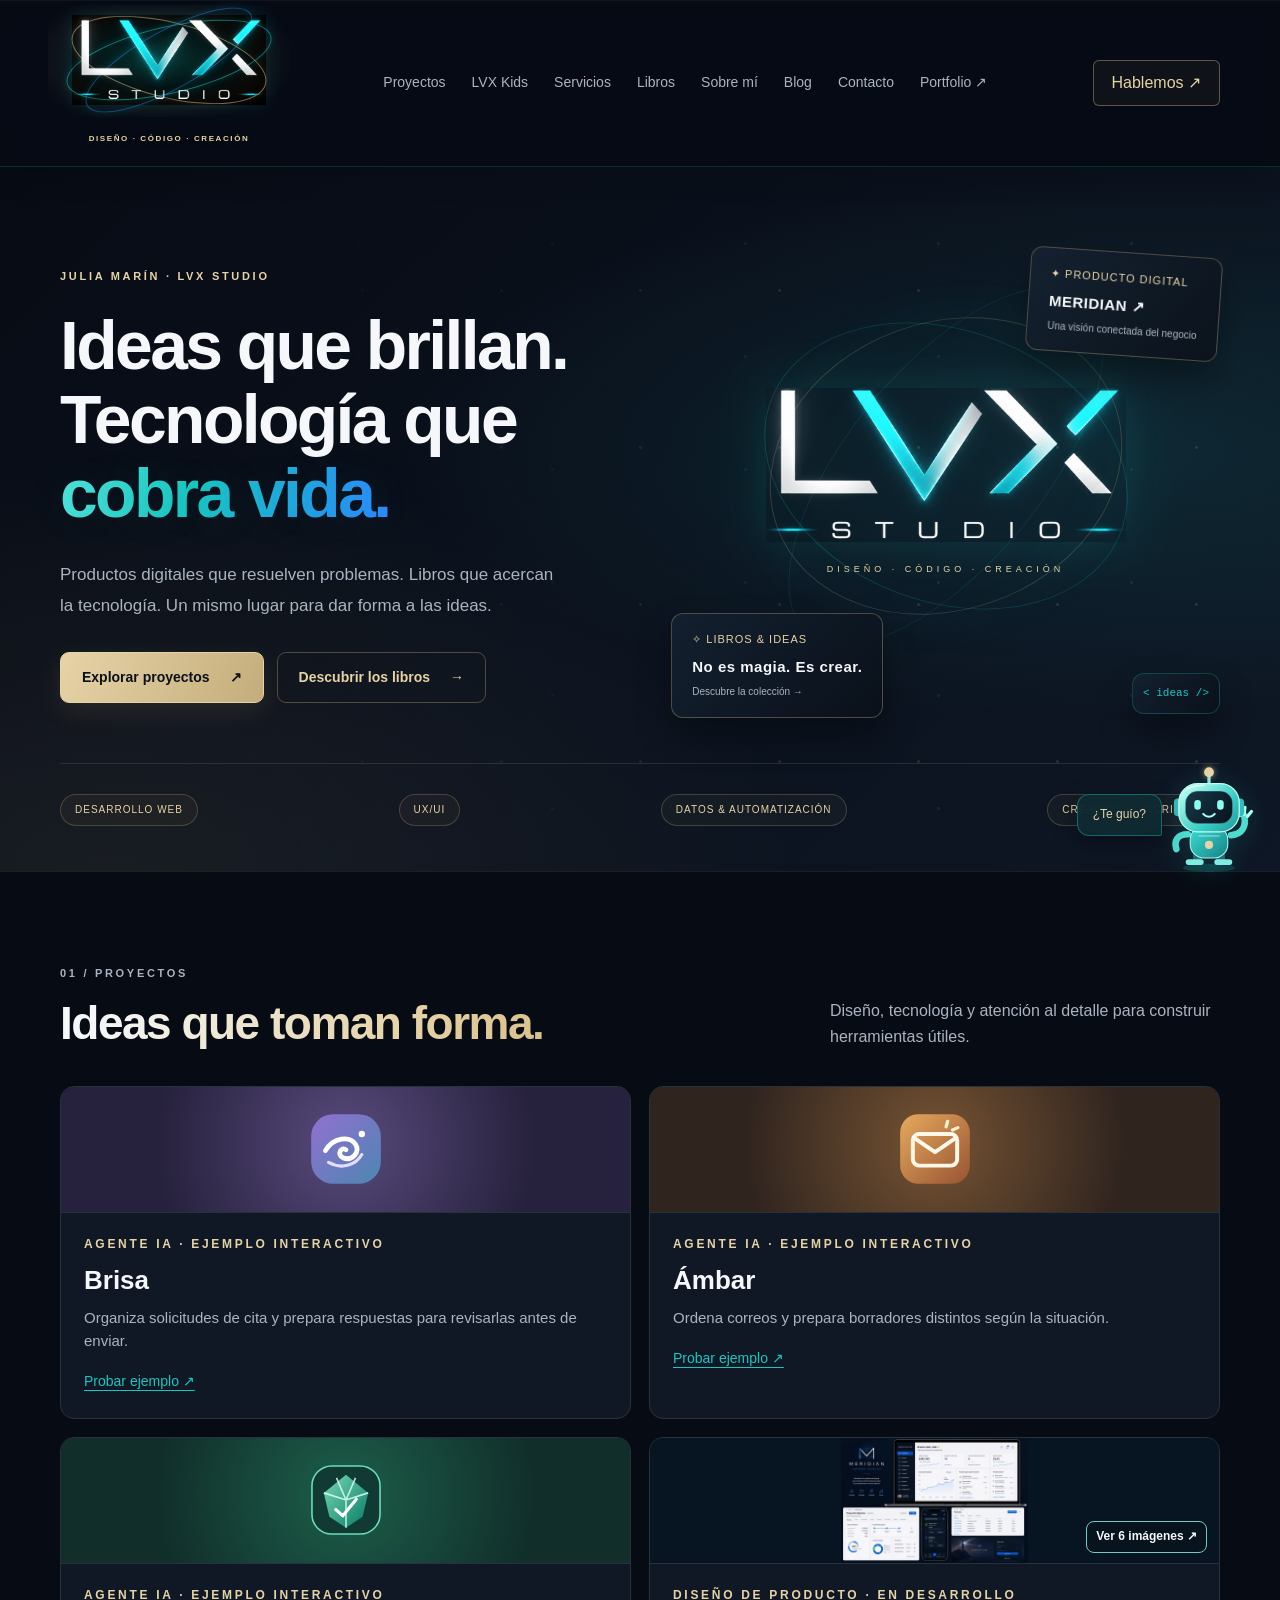
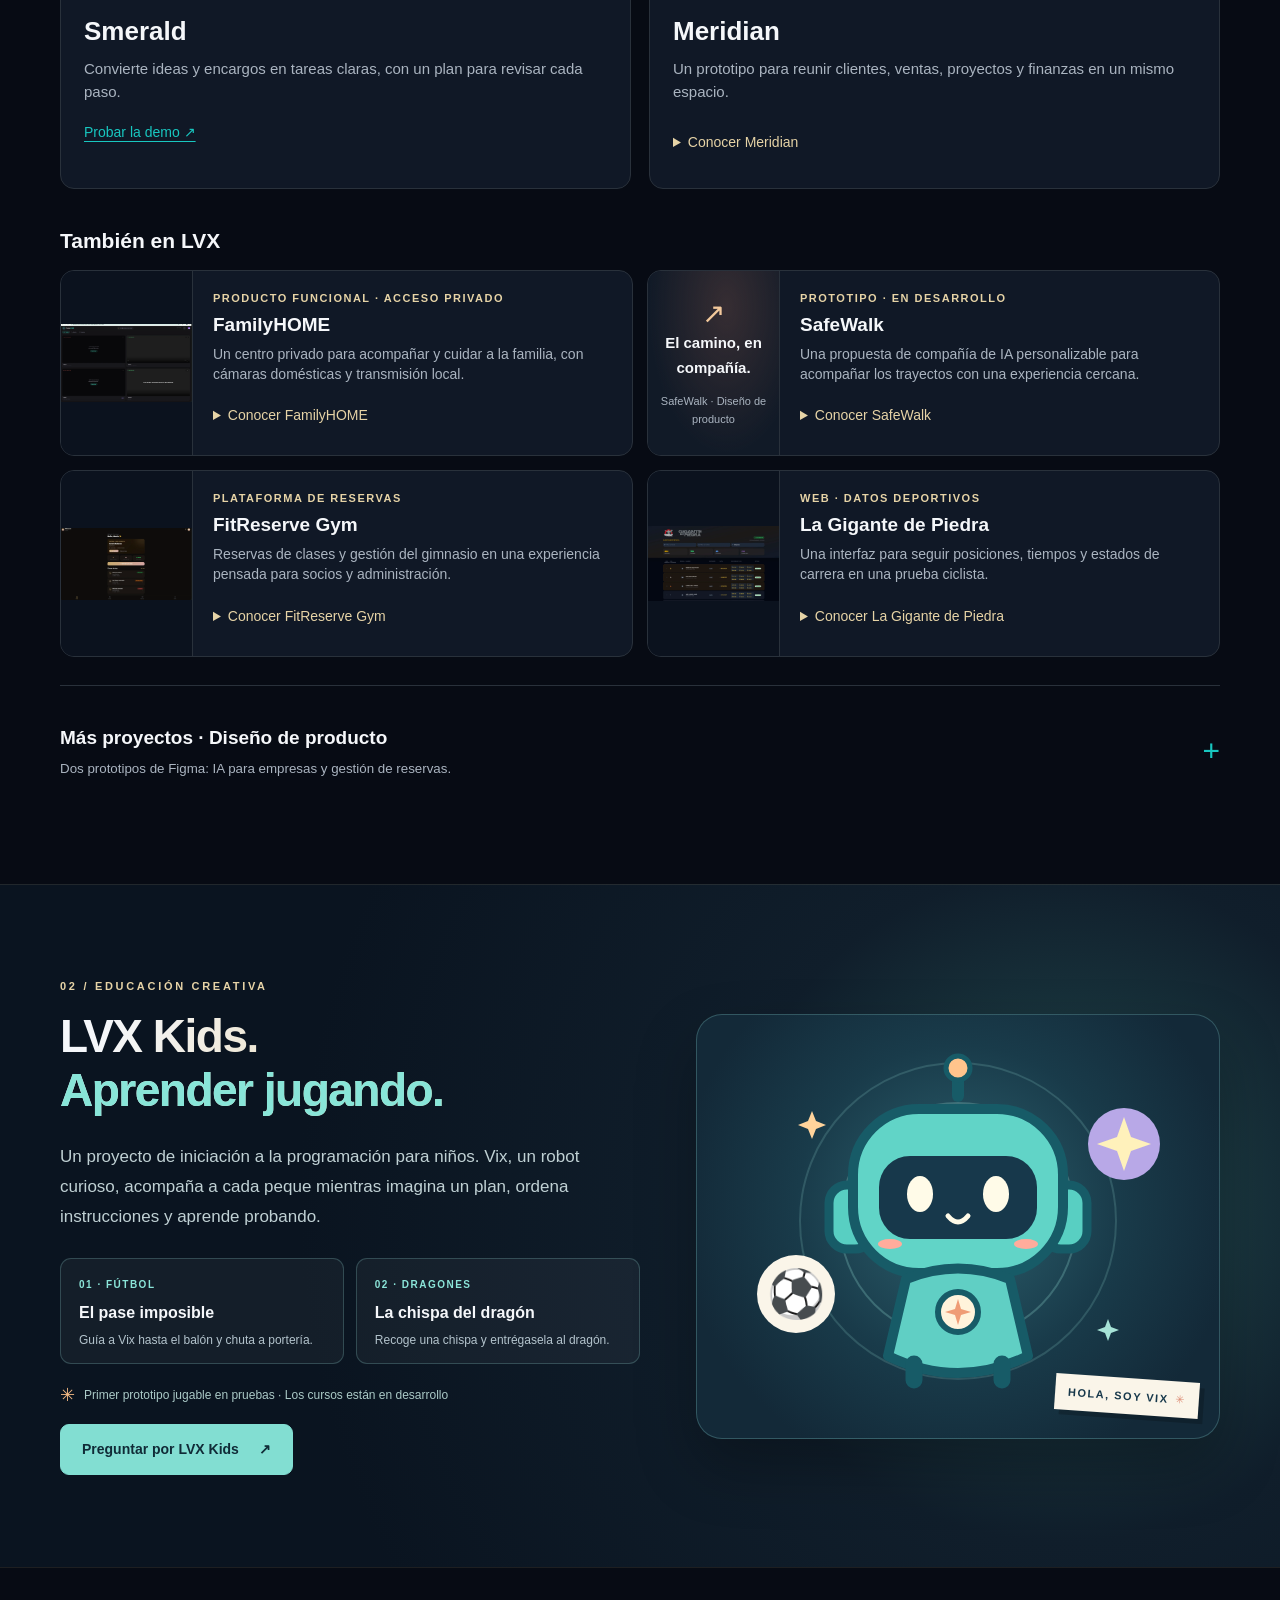
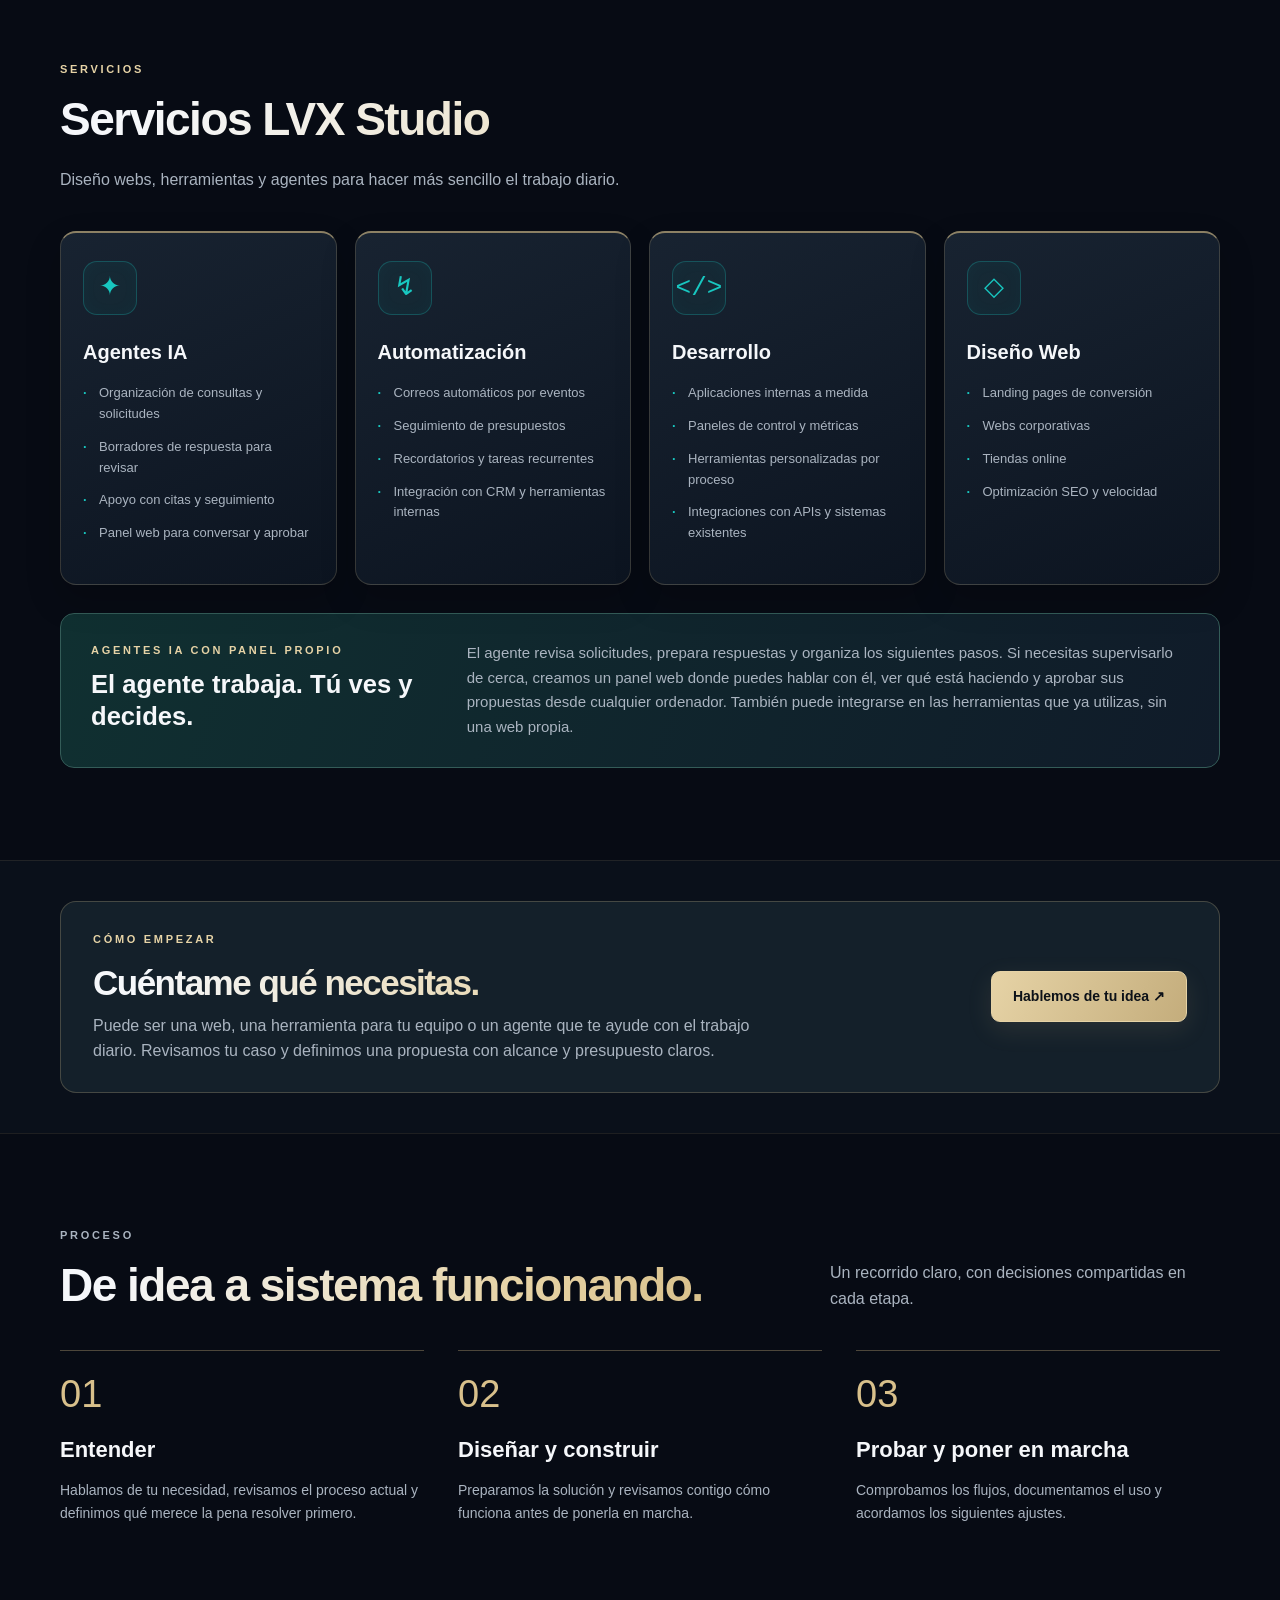
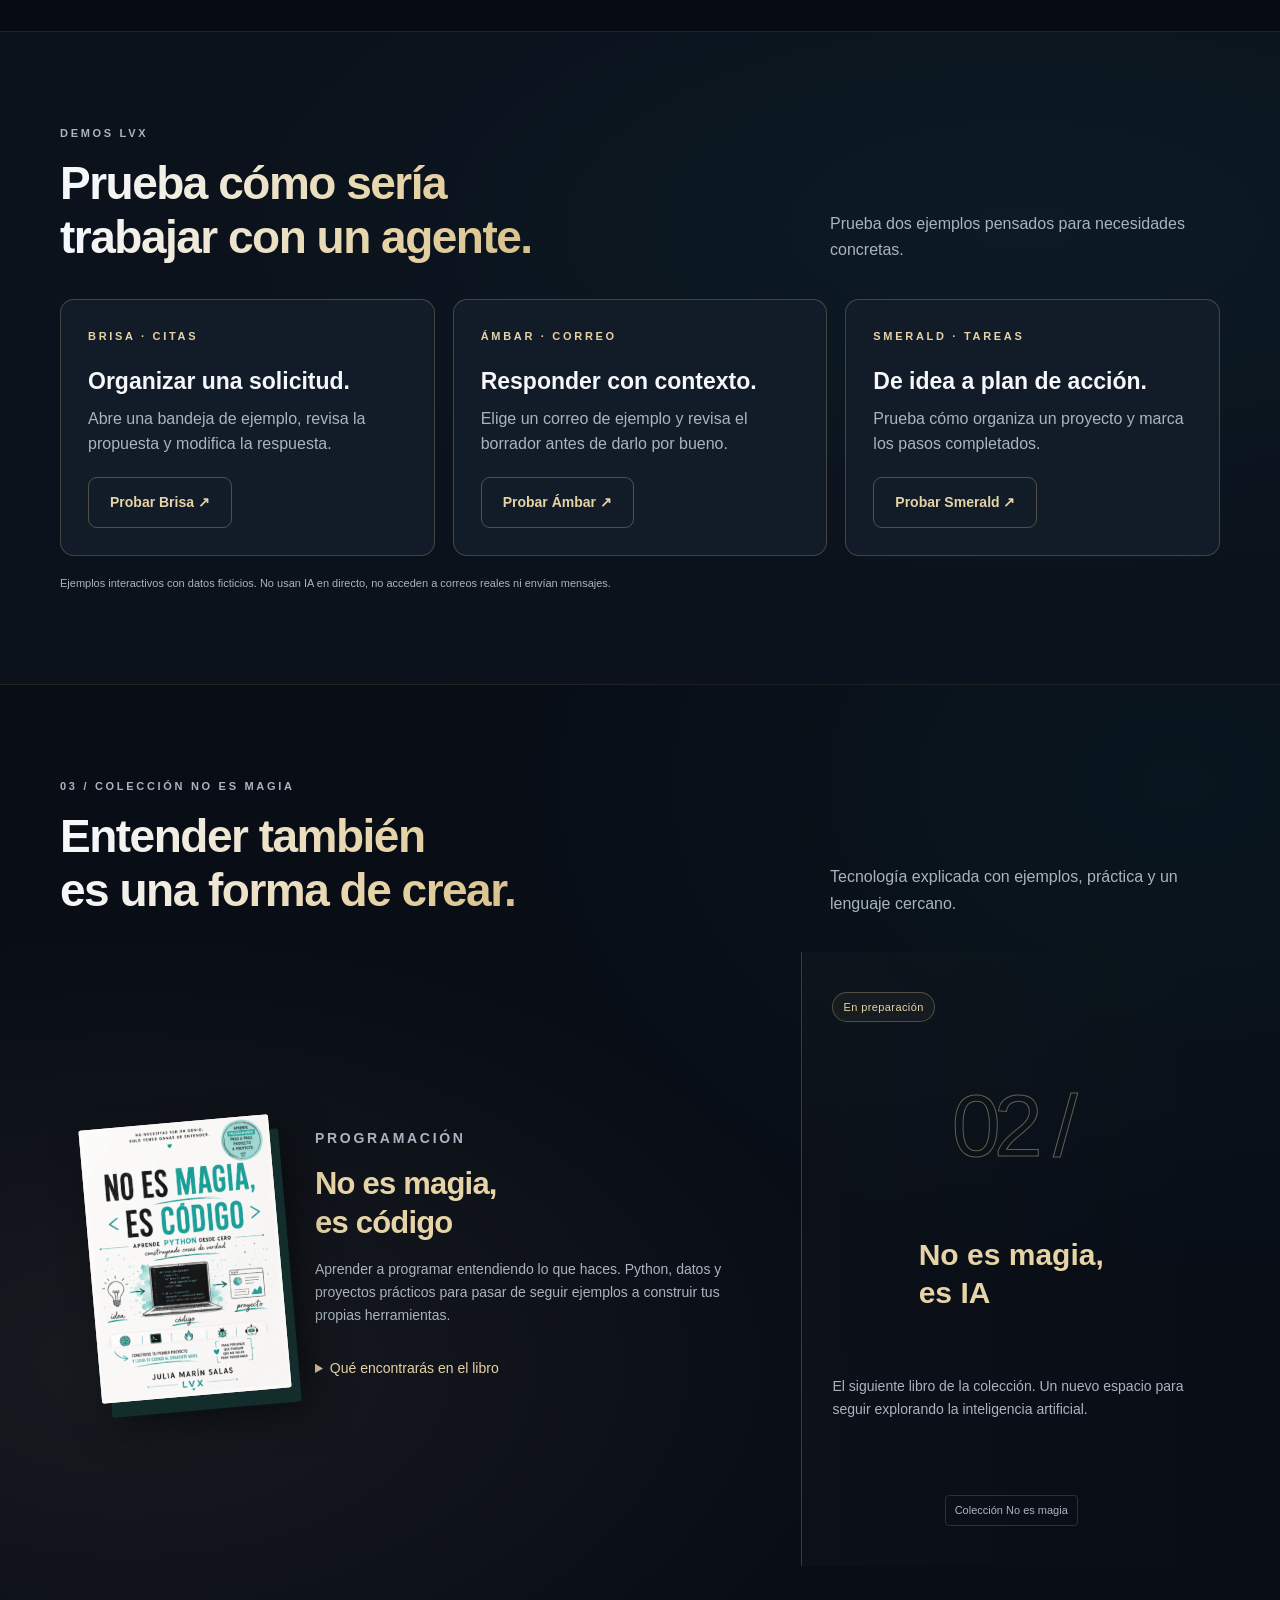
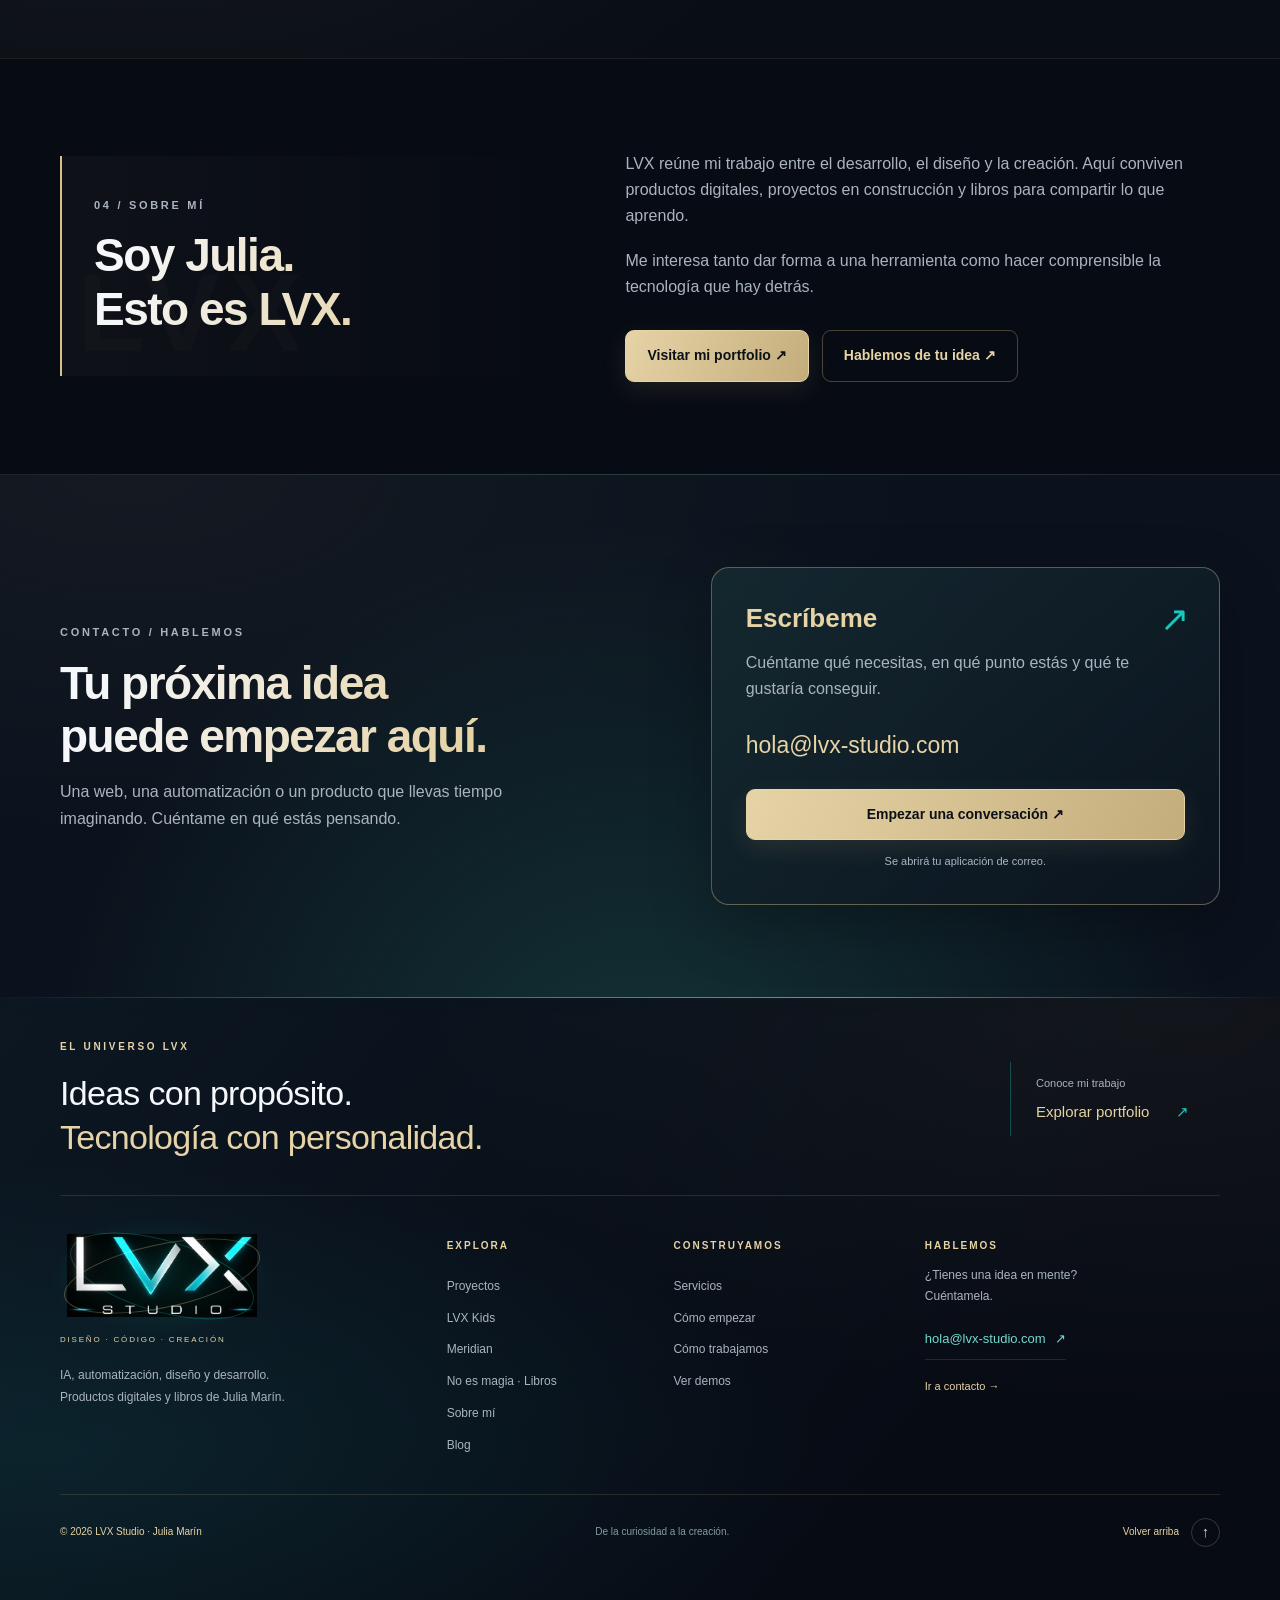
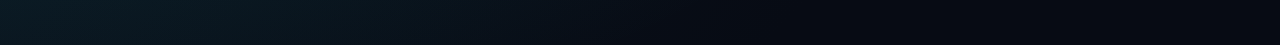
==== index.html @ 958161fe "Show Meridian gallery one image at a time with arrows and swipe" ====
<!doctype html>
<html lang="es"><head><meta charset="utf-8"><meta name="viewport" content="width=device-width,initial-scale=1"><title>LVX — Julia Marín · Tecnología y creación</title>
<meta name="description" content="LVX Studio, de Julia Marín: desarrollo web, diseño UX/UI y automatización para convertir tus ideas en soluciones digitales.">
<meta name="theme-color" content="#070b14">
<link rel="icon" href="/logo.png" type="image/png">
<link rel="stylesheet" href="/styles.css"></head><body>
<header><div class="wrap navrow"><a class="header-brand" href="#inicio" aria-label="LVX — Inicio"><span class="header-waves" aria-hidden="true"><i></i><i></i><i></i></span><span class="brand-link"><img class="logo" src="/logo.png" alt="LVX Studio"></span><span class="header-tagline">DISEÑO · CÓDIGO · CREACIÓN</span></a><button type="button" class="mobile-menu-toggle" aria-controls="main-navigation" aria-expanded="false">Menú <span aria-hidden="true">☰</span></button><nav id="main-navigation" aria-label="Navegación principal"><a href="#proyectos">Proyectos</a><a href="#lvx-kids">LVX Kids</a><a href="#servicios">Servicios</a><a href="#libros">Libros</a><a href="#sobre-mi">Sobre mí</a><a href="/blog">Blog</a><a href="#contacto">Contacto</a><a href="https://jm-tech.es/" target="_blank" rel="noopener noreferrer">Portfolio ↗</a></nav><a class="contact-nav" href="#contacto">Hablemos ↗</a></div></header>
<main><section id="inicio" class="hero"><div class="wrap"><div class="hero-grid"><div><p class="eyebrow">Julia Marín · LVX Studio</p><h1>Ideas que brillan.<br>Tecnología que<br><span>cobra vida.</span></h1><p class="intro">Productos digitales que resuelven problemas. Libros que acercan la tecnología. Un mismo lugar para dar forma a las ideas.</p><div class="actions"><a class="button primary" href="#proyectos">Explorar proyectos <span>↗</span></a><a class="button" href="#libros">Descubrir los libros <span>→</span></a></div></div><div class="hero-stage" aria-label="Universo creativo de LVX"><div class="orbit" aria-hidden="true"></div><div class="stage-logo"><img src="/logo.png" alt="LVX Studio"></div><span class="stage-label">DISEÑO · CÓDIGO · CREACIÓN</span><a class="floating-link float-meridian" href="#meridian"><span class="spark">✦ PRODUCTO DIGITAL</span><strong>MERIDIAN ↗</strong><small>Una visión conectada del negocio</small></a><a class="floating-link float-books" href="#libros"><span class="spark">✧ LIBROS & IDEAS</span><strong>No es magia. Es crear.</strong><small>Descubre la colección →</small></a><span class="floating-link float-code" aria-hidden="true">&lt; ideas /&gt;</span></div></div><div class="skills"><span>DESARROLLO WEB</span><span>UX/UI</span><span>DATOS & AUTOMATIZACIÓN</span><span>CREACIÓN & ESCRITURA</span></div></div></section>
<section id="proyectos" class="section"><div class="wrap"><div class="section-head"><div><p class="eyebrow">01 / Proyectos</p><h2>Ideas que toman forma.</h2></div><p>Diseño, tecnología y atención al detalle para construir herramientas útiles.</p></div><div class="project-featured" aria-label="Proyectos destacados">
  <article id="asistente-citas" class="project-spotlight"><div class="project-spotlight-visual brisa-spotlight" aria-hidden="true"><img src="/demos/brisa-logo.svg" alt="" width="76" height="76" loading="lazy"></div><div class="project-spotlight-copy"><p class="eyebrow">Agente IA · Ejemplo interactivo</p><h3>Brisa</h3><p>Organiza solicitudes de cita y prepara respuestas para revisarlas antes de enviar.</p><div class="project-spotlight-links"><a href="/demos/citas/">Probar ejemplo ↗</a></div></div></article>
  <article id="asistente-correo" class="project-spotlight"><div class="project-spotlight-visual ambar-spotlight" aria-hidden="true"><img src="/demos/ambar-logo.svg" alt="" width="76" height="76" loading="lazy"></div><div class="project-spotlight-copy"><p class="eyebrow">Agente IA · Ejemplo interactivo</p><h3>Ámbar</h3><p>Ordena correos y prepara borradores distintos según la situación.</p><div class="project-spotlight-links"><a href="/demos/correo/">Probar ejemplo ↗</a></div></div></article>
  <article id="smerald" class="project-spotlight"><div class="project-spotlight-visual smerald-spotlight"><img src="/demos/smerald/logo.svg" alt="" width="76" height="76" loading="lazy"></div><div class="project-spotlight-copy"><p class="eyebrow">Agente IA · Ejemplo interactivo</p><h3>Smerald</h3><p>Convierte ideas y encargos en tareas claras, con un plan para revisar cada paso.</p><div class="project-spotlight-links"><a href="/demos/smerald/">Probar la demo ↗</a></div></div></article>
  <article id="meridian" class="project-spotlight"><button class="meridian-preview" id="meridian-open" type="button" aria-haspopup="dialog" aria-controls="meridian-dialog" aria-label="Abrir galería de Meridian: 6 imágenes"><img src="/projects/meridian/04.webp" alt="Mockup integral de software Meridian" width="1536" height="1024" loading="lazy"><span class="meridian-preview-label">Ver 6 imágenes ↗</span></button><div class="project-spotlight-copy"><p class="eyebrow">Diseño de producto · En desarrollo</p><h3>Meridian</h3><p>Un prototipo para reunir clientes, ventas, proyectos y finanzas en un mismo espacio.</p><details class="details"><summary>Conocer Meridian</summary><p>El prototipo explora CRM, presupuestos, seguimiento de proyectos y Meridian AI. Compras, Documentos y Analytics siguen pendientes de desarrollo.</p></details></div></article>
</div><dialog id="meridian-dialog" aria-label="Galería de Meridian"><div class="meridian-dialog-head"><strong>Meridian · Galería</strong><button id="meridian-close" type="button" aria-label="Cerrar vista de Meridian">×</button></div><p class="meridian-gallery-help">Usa las flechas o desliza para ver las seis imágenes.</p><div id="meridian-large" tabindex="0" role="region" aria-label="Imágenes de Meridian"><figure><img src="/projects/meridian/01.webp" alt="Tres estilos visuales para Meridian" loading="lazy"><figcaption>1 / 6 · Tres estilos visuales para Meridian</figcaption></figure><figure hidden><img src="/projects/meridian/02.webp" alt="Propuestas de identidad visual para Meridian" loading="lazy"><figcaption>2 / 6 · Propuestas de identidad visual para Meridian</figcaption></figure><figure hidden><img src="/projects/meridian/03.webp" alt="Presentación SaaS de Meridian ERP" loading="lazy"><figcaption>3 / 6 · Presentación SaaS de Meridian ERP</figcaption></figure><figure hidden><img src="/projects/meridian/04.webp" alt="Mockup integral de software Meridian" loading="lazy"><figcaption>4 / 6 · Mockup integral de software Meridian</figcaption></figure><figure hidden><img src="/projects/meridian/05.webp" alt="Identidad Meridian y panel empresarial moderno" loading="lazy"><figcaption>5 / 6 · Identidad Meridian y panel empresarial moderno</figcaption></figure><figure hidden><img src="/projects/meridian/06.webp" alt="Logotipo Meridian con brújula geométrica" loading="lazy"><figcaption>6 / 6 · Logotipo Meridian con brújula geométrica</figcaption></figure></div><nav class="meridian-controls" aria-label="Navegar por las imágenes de Meridian"><button id="meridian-prev" type="button" aria-label="Imagen anterior">←</button><span id="meridian-count" role="status" aria-live="polite" aria-atomic="true">1 de 6</span><button id="meridian-next" type="button" aria-label="Imagen siguiente">→</button></nav></dialog>
<h3 class="project-secondary-title">También en LVX</h3>
<div class="lvx-project-grid project-secondary-grid"><article class="lvx-project-card" id="familyhome"><div class="lvx-project-image"><img src="/familyhome-dashboard.webp" alt="Panel de FamilyHOME" loading="lazy" width="960" height="600"></div><div class="lvx-project-copy"><p class="eyebrow">Producto funcional · Acceso privado</p><h3>FamilyHOME</h3><p>Un centro privado para acompañar y cuidar a la familia, con cámaras domésticas y transmisión local.</p><details class="details"><summary>Conocer FamilyHOME</summary><ul><li>Streaming local protegido</li><li>Cámaras Tapo y PTZ</li><li>Interfaz multidispositivo</li></ul><div class="tags"><span>React</span><span>WebRTC</span><span>Clerk</span></div><a class="button" href="https://familyhome-ochre.vercel.app/" target="_blank" rel="noopener noreferrer">Abrir proyecto protegido ↗</a></details></div></article>
<article class="lvx-project-card" id="safewalk"><div class="lvx-project-concept" aria-label="SafeWalk, concepto de acompañamiento"><span aria-hidden="true">↗</span><strong>El camino, en compañía.</strong><small>SafeWalk · Diseño de producto</small></div><div class="lvx-project-copy"><p class="eyebrow">Prototipo · En desarrollo</p><h3>SafeWalk</h3><p>Una propuesta de compañía de IA personalizable para acompañar los trayectos con una experiencia cercana.</p><details class="details"><summary>Conocer SafeWalk</summary><p>Prototipo en desarrollo: las funciones descritas forman parte de la propuesta de producto.</p><ul><li>Compañías y voces elegibles</li><li>Diseño de ruta acompañada</li><li>Personalización accesible</li></ul><div class="tags"><span>React</span><span>TypeScript</span><span>Diseño de producto</span></div></details></div></article>
<article class="lvx-project-card" id="fitreserve"><div class="lvx-project-image"><img src="/fitreserve-dashboard.webp" alt="Panel de reservas de FitReserve Gym" loading="lazy" width="960" height="600"></div><div class="lvx-project-copy"><p class="eyebrow">Plataforma de reservas</p><h3>FitReserve Gym</h3><p>Reservas de clases y gestión del gimnasio en una experiencia pensada para socios y administración.</p><details class="details"><summary>Conocer FitReserve Gym</summary><ul><li>Reservas y lista de espera</li><li>Perfiles de socio</li><li>Panel de administración</li></ul><div class="tags"><span>React</span><span>Node.js</span><span>PostgreSQL</span></div></details></div></article>
<article class="lvx-project-card" id="gigante"><div class="lvx-project-image"><img src="/gigante-classification.webp" alt="Clasificación de La Gigante de Piedra" loading="lazy" width="960" height="600"></div><div class="lvx-project-copy"><p class="eyebrow">Web · Datos deportivos</p><h3>La Gigante de Piedra</h3><p>Una interfaz para seguir posiciones, tiempos y estados de carrera en una prueba ciclista.</p><details class="details"><summary>Conocer La Gigante de Piedra</summary><ul><li>Clasificación en directo</li><li>Búsqueda y categorías</li><li>Controles de carrera C1–C6</li></ul><div class="tags"><span>React</span><span>Datos en tiempo real</span></div><a class="button" href="https://github.com/Juliams93/gigante-clasificacion" target="_blank" rel="noopener noreferrer">Ver código ↗</a></details></div></article></div>
<details class="lvx-more-projects" id="mas-proyectos">
<summary><span><strong>Más proyectos · Diseño de producto</strong><small>Dos prototipos de Figma: IA para empresas y gestión de reservas.</small></span><span class="lvx-more-symbol" aria-hidden="true">+</span></summary>
<div class="lvx-project-grid">
<article class="lvx-project-card" id="nexusai"><div class="lvx-project-copy"><p class="eyebrow">Figma · Prototipo interactivo</p><h3>NexusAI</h3><p>Una plataforma de IA para empresas que reúne correo, tareas, informes y métricas en un mismo espacio.</p><ul><li>Diseño de bandeja de correo con resúmenes y respuestas sugeridas.</li><li>Gestión de tareas y panel de productividad.</li><li>Conversación de ejemplo con un asistente de IA.</li></ul><p class="lvx-prototype-note">Prototipo con datos y respuestas de ejemplo; las integraciones de IA y correo están pendientes.</p><div class="tags"><span>UX/UI</span><span>React</span><span>TypeScript</span></div></div></article>
<article class="lvx-project-card" id="reservas-empresas"><div class="lvx-project-copy"><p class="eyebrow">Figma · Prototipo interactivo</p><h3>Reservas para empresas</h3><p>Una experiencia de reservas que conecta la solicitud del cliente con la organización diaria del negocio.</p><ul><li>Calendario, reservas y gestión de servicios.</li><li>Vista de equipo y página de reserva para clientes.</li><li>Flujos de pagos y recordatorios.</li></ul><p class="lvx-prototype-note">Prototipo con datos de ejemplo; los pagos y el envío de recordatorios están simulados.</p><div class="tags"><span>UX/UI</span><span>React</span><span>TypeScript</span></div></div></article>
</div></details>
</div></section>
<section id="lvx-kids" class="section kids-section" aria-labelledby="kids-title">
  <div class="wrap kids-layout">
    <div class="kids-copy">
      <p class="eyebrow">02 / Educación creativa</p>
      <h2 id="kids-title">LVX Kids.<br><span>Aprender jugando.</span></h2>
      <p class="kids-lede">Un proyecto de iniciación a la programación para niños. Vix, un robot curioso, acompaña a cada peque mientras imagina un plan, ordena instrucciones y aprende probando.</p>
      <div class="kids-missions" aria-label="Primeras misiones">
        <div><span>01 · FÚTBOL</span><strong>El pase imposible</strong><p>Guía a Vix hasta el balón y chuta a portería.</p></div>
        <div><span>02 · DRAGONES</span><strong>La chispa del dragón</strong><p>Recoge una chispa y entrégasela al dragón.</p></div>
      </div>
      <p class="kids-status"><span aria-hidden="true">✳</span> Primer prototipo jugable en pruebas · Los cursos están en desarrollo</p>
      <a class="button kids-contact" href="#contacto">Preguntar por LVX Kids <span aria-hidden="true">↗</span></a>
    </div>
    <div class="kids-visual" role="img" aria-label="Vix, el robot turquesa de LVX Kids, acompañado por un balón y una chispa">
      <svg viewBox="0 0 460 390" aria-hidden="true" focusable="false">
        <circle cx="230" cy="190" r="158" fill="none" stroke="#a6f0e6" stroke-opacity=".16" stroke-width="2"/>
        <circle cx="230" cy="190" r="118" fill="none" stroke="#a6f0e6" stroke-opacity=".23" stroke-width="2"/>
        <circle cx="68" cy="263" r="39" fill="#faf5e9"/><text x="68" y="279" text-anchor="middle" font-size="47">⚽</text>
        <circle cx="396" cy="113" r="36" fill="#b8a8e7"/><path d="M396 86l7 20 20 7-20 7-7 20-7-20-20-7 20-7z" fill="#fff1bb"/>
        <path d="M230 65V43" stroke="#175b67" stroke-width="12" stroke-linecap="round"/><circle cx="230" cy="37" r="12" fill="#ffc48c" stroke="#175b67" stroke-width="5"/>
        <rect x="101" y="154" width="44" height="64" rx="18" fill="#58cfc2" stroke="#175b67" stroke-width="9"/>
        <rect x="315" y="154" width="44" height="64" rx="18" fill="#58cfc2" stroke="#175b67" stroke-width="9"/>
        <rect x="125" y="78" width="210" height="164" rx="66" fill="#61d4c7" stroke="#175b67" stroke-width="10"/>
        <rect x="151" y="125" width="158" height="83" rx="31" fill="#17384b"/>
        <ellipse cx="192" cy="163" rx="13" ry="18" fill="#fffbe8"/><ellipse cx="268" cy="163" rx="13" ry="18" fill="#fffbe8"/>
        <path d="M220 185q10 12 20 0" fill="none" stroke="#fffbe8" stroke-width="5" stroke-linecap="round"/>
        <ellipse cx="162" cy="213" rx="12" ry="5" fill="#ffac9c"/><ellipse cx="298" cy="213" rx="12" ry="5" fill="#ffac9c"/>
        <path d="M178 248q52-21 104 0l18 77q-70 34-140 0z" fill="#60cfc4" stroke="#175b67" stroke-width="10" stroke-linejoin="round"/>
        <circle cx="230" cy="281" r="20" fill="#fff3db" stroke="#175b67" stroke-width="6"/><path d="M230 268l3 10 10 3-10 3-3 10-3-10-10-3 10-3z" fill="#ef9c75"/>
        <path d="M186 333v16m88-16v16" stroke="#175b67" stroke-width="17" stroke-linecap="round"/>
        <path d="M84 80l4 10 10 4-10 4-4 10-4-10-10-4 10-4z" fill="#ffd39b"/>
        <path d="M380 288l3 8 8 3-8 3-3 8-3-8-8-3 8-3z" fill="#a6e3d7"/>
      </svg>
      <div class="kids-visual-label"><strong>HOLA, SOY VIX</strong><span>✳</span></div>
    </div>
  </div>
</section>
<section id="servicios" class="section">
      <div class="wrap">
        <p class="eyebrow">Servicios</p>
        <h2 class="section-title">Servicios LVX Studio</h2>
        <p class="restored-intro">
          Diseño webs, herramientas y agentes para hacer más sencillo el trabajo diario.
        </p>
        <div class="services restored-services">
          <div class="service">
            <div class="service-icon"><span aria-hidden="true">✦</span></div>
            <h3>Agentes IA</h3>
            <ul class="service-list">
              <li>Organización de consultas y solicitudes</li>
              <li>Borradores de respuesta para revisar</li>
              <li>Apoyo con citas y seguimiento</li>
              <li>Panel web para conversar y aprobar</li>
            </ul>
          </div>
          <div class="service">
            <div class="service-icon"><span aria-hidden="true">↯</span></div>
            <h3>Automatización</h3>
            <ul class="service-list">
              <li>Correos automáticos por eventos</li>
              <li>Seguimiento de presupuestos</li>
              <li>Recordatorios y tareas recurrentes</li>
              <li>Integración con CRM y herramientas internas</li>
            </ul>
          </div>
          <div class="service">
            <div class="service-icon"><span aria-hidden="true">&lt;/&gt;</span></div>
            <h3>Desarrollo</h3>
            <ul class="service-list">
              <li>Aplicaciones internas a medida</li>
              <li>Paneles de control y métricas</li>
              <li>Herramientas personalizadas por proceso</li>
              <li>Integraciones con APIs y sistemas existentes</li>
            </ul>
          </div>
          <div class="service">
            <div class="service-icon"><span aria-hidden="true">◇</span></div>
            <h3>Diseño Web</h3>
            <ul class="service-list">
              <li>Landing pages de conversión</li>
              <li>Webs corporativas</li>
              <li>Tiendas online</li>
              <li>Optimización SEO y velocidad</li>
            </ul>
          </div>
        </div>
        <div class="agent-web-explainer">
          <div>
            <p class="eyebrow">Agentes IA con panel propio</p>
            <h3>El agente trabaja. Tú ves y decides.</h3>
          </div>
          <p>El agente revisa solicitudes, prepara respuestas y organiza los siguientes pasos. Si necesitas supervisarlo de cerca, creamos un panel web donde puedes hablar con él, ver qué está haciendo y aprobar sus propuestas desde cualquier ordenador. También puede integrarse en las herramientas que ya utilizas, sin una web propia.</p>
        </div>
      </div>
    </section>
<section id="como-empezar" class="section start-section" aria-labelledby="start-title"><div class="wrap start-panel">
  <div><p class="eyebrow">Cómo empezar</p><h2 id="start-title">Cuéntame qué necesitas.</h2><p>Puede ser una web, una herramienta para tu equipo o un agente que te ayude con el trabajo diario. Revisamos tu caso y definimos una propuesta con alcance y presupuesto claros.</p></div>
  <a class="button primary" href="#contacto">Hablemos de tu idea ↗</a>
</div></section>
<section id="proceso" class="section process-section"><div class="wrap">
<div class="section-head"><div><p class="eyebrow">Proceso</p><h2>De idea a sistema funcionando.</h2></div><p>Un recorrido claro, con decisiones compartidas en cada etapa.</p></div>
<ol class="process-grid"><li><span class="process-number">01</span><h3>Entender</h3><p>Hablamos de tu necesidad, revisamos el proceso actual y definimos qué merece la pena resolver primero.</p></li><li><span class="process-number">02</span><h3>Diseñar y construir</h3><p>Preparamos la solución y revisamos contigo cómo funciona antes de ponerla en marcha.</p></li><li><span class="process-number">03</span><h3>Probar y poner en marcha</h3><p>Comprobamos los flujos, documentamos el uso y acordamos los siguientes ajustes.</p></li></ol>
</div></section>
<section id="demo" class="section automation-section"><div class="wrap">
  <div class="section-head"><div><p class="eyebrow">Demos LVX</p><h2>Prueba cómo sería<br>trabajar con un agente.</h2></div><p>Prueba dos ejemplos pensados para necesidades concretas.</p></div>
  <div class="demo-cards">
    <article class="demo-card"><p class="eyebrow">Brisa · Citas</p><h3>Organizar una solicitud.</h3><p>Abre una bandeja de ejemplo, revisa la propuesta y modifica la respuesta.</p><a class="button" href="/demos/citas/">Probar Brisa ↗</a></article>
    <article class="demo-card"><p class="eyebrow">Ámbar · Correo</p><h3>Responder con contexto.</h3><p>Elige un correo de ejemplo y revisa el borrador antes de darlo por bueno.</p><a class="button" href="/demos/correo/">Probar Ámbar ↗</a></article>
    <article class="demo-card"><p class="eyebrow">Smerald · Tareas</p><h3>De idea a plan de acción.</h3><p>Prueba cómo organiza un proyecto y marca los pasos completados.</p><a class="button" href="/demos/smerald/">Probar Smerald ↗</a></article>
  </div>
  <p class="demo-disclosure">Ejemplos interactivos con datos ficticios. No usan IA en directo, no acceden a correos reales ni envían mensajes.</p>
</div></section>

<section id="libros" class="section books"><div class="wrap"><div class="section-head"><div><p class="eyebrow">03 / Colección No es magia</p><h2>Entender también<br>es una forma de crear.</h2></div><p>Tecnología explicada con ejemplos, práctica y un lenguaje cercano.</p></div><div class="book-grid"><article class="book-card"><div class="book-cover-original"><img src="/libro-portada.png" alt="Portada de No es magia, es código, de Julia Marín Salas. Aprende Python desde cero construyendo cosas de verdad."></div><div class="book-copy"><p class="eyebrow">Programación</p><h3>No es magia,<br>es código</h3><p>Aprender a programar entendiendo lo que haces. Python, datos y proyectos prácticos para pasar de seguir ejemplos a construir tus propias herramientas.</p><details class="details"><summary>Qué encontrarás en el libro</summary><ul><li>Práctica con Python y resolución de errores.</li><li>Análisis de datos y visualizaciones.</li><li>Uso de IA como apoyo al aprendizaje.</li><li>MoneyFlow: un proyecto para gestionar ingresos y gastos.</li><li>25 retos para practicar por tu cuenta.</li></ul></details></div></article><article class="book-card next"><span class="badge">En preparación</span><p class="next-number">02 /</p><h3>No es magia,<br>es IA</h3><p>El siguiente libro de la colección. Un nuevo espacio para seguir explorando la inteligencia artificial.</p><div class="tags"><span>Colección No es magia</span></div></article></div></div></section>
<section id="sobre-mi" class="section"><div class="wrap about-grid"><div><p class="eyebrow">04 / Sobre mí</p><h2>Soy Julia.<br>Esto es LVX.</h2></div><div><p>LVX reúne mi trabajo entre el desarrollo, el diseño y la creación. Aquí conviven productos digitales, proyectos en construcción y libros para compartir lo que aprendo.</p><p>Me interesa tanto dar forma a una herramienta como hacer comprensible la tecnología que hay detrás.</p><div class="actions"><a class="button primary" href="https://jm-tech.es/" target="_blank" rel="noopener noreferrer">Visitar mi portfolio ↗</a><a class="button" href="#contacto">Hablemos de tu idea ↗</a></div></div></div></section>
<section id="contacto" class="section contact"><div class="wrap contact-layout"><div><p class="eyebrow">Contacto / Hablemos</p><h2>Tu próxima idea<br>puede empezar aquí.</h2><p>Una web, una automatización o un producto que llevas tiempo imaginando. Cuéntame en qué estás pensando.</p></div><div class="contact-panel"><span class="contact-symbol" aria-hidden="true">↗</span><h3>Escríbeme</h3><p>Cuéntame qué necesitas, en qué punto estás y qué te gustaría conseguir.</p><a class="contact-email" href="mailto:hola@lvx-studio.com">hola@lvx-studio.com</a><a class="button primary" href="mailto:hola@lvx-studio.com?subject=Hablemos%20de%20mi%20proyecto">Empezar una conversación ↗</a><p class="contact-note">Se abrirá tu aplicación de correo.</p></div></div></section></main><footer class="lvx-footer footer-redesign">
  <div class="wrap footer-signature">
    <div><p class="eyebrow">El universo LVX</p><p class="footer-manifesto">Ideas con propósito.<br><span>Tecnología con personalidad.</span></p></div>
    <a class="footer-portfolio" href="https://jm-tech.es/" target="_blank" rel="noopener noreferrer"><span>Conoce mi trabajo</span><strong>Explorar portfolio <span aria-hidden="true">↗</span></strong></a>
  </div>
  <div class="wrap footer-grid">
    <div class="footer-brand-block">
      <a class="footer-logo-link" href="#inicio" aria-label="LVX Studio — Volver al inicio"><span class="footer-logo-orbit" aria-hidden="true"></span><span class="footer-logo-crop"><img src="/logo.png" alt="LVX Studio"></span></a>
      <p class="footer-brand-caption">DISEÑO · CÓDIGO · CREACIÓN</p>
      <p class="footer-brand-description">IA, automatización, diseño y desarrollo.<br>Productos digitales y libros de Julia Marín.</p>
    </div>
    <nav class="footer-nav" aria-labelledby="footer-explore"><h2 id="footer-explore">Explora</h2><a href="#proyectos">Proyectos</a><a href="#lvx-kids">LVX Kids</a><a href="#meridian">Meridian</a><a href="#libros">No es magia · Libros</a><a href="#sobre-mi">Sobre mí</a><a href="/blog">Blog</a></nav>
    <nav class="footer-nav" aria-labelledby="footer-build"><h2 id="footer-build">Construyamos</h2><a href="#servicios">Servicios</a><a href="#como-empezar">Cómo empezar</a><a href="#proceso">Cómo trabajamos</a><a href="#demo">Ver demos</a></nav>
    <div class="footer-talk"><h2>Hablemos</h2><p>¿Tienes una idea en mente?<br>Cuéntamela.</p><a class="footer-email" href="mailto:hola@lvx-studio.com">hola@lvx-studio.com <span aria-hidden="true">↗</span></a><a class="footer-contact-link" href="#contacto">Ir a contacto →</a></div>
  </div>
  <div class="wrap footer-bottom"><span>© 2026 LVX Studio · Julia Marín</span><span class="footer-closing">De la curiosidad a la creación.</span><a href="#inicio" class="footer-up">Volver arriba <span aria-hidden="true">↑</span></a></div>
</footer>
<button class="robot-launcher" id="robot-launcher" type="button" aria-expanded="false" aria-controls="robot-panel" aria-label="Abrir guía de navegación LVX"><svg class="byte-character" viewBox="0 0 120 138" fill="none" aria-hidden="true" focusable="false"><defs><linearGradient id="byte-shell" x1="24" y1="35" x2="97" y2="112" gradientUnits="userSpaceOnUse"><stop stop-color="#c1fff2"/><stop offset=".48" stop-color="#37cfc7"/><stop offset="1" stop-color="#147880"/></linearGradient><linearGradient id="byte-face" x1="35" y1="40" x2="84" y2="77" gradientUnits="userSpaceOnUse"><stop stop-color="#173645"/><stop offset="1" stop-color="#07141f"/></linearGradient></defs><ellipse class="byte-shadow" cx="60" cy="130" rx="32" ry="5" fill="#18c7c0" opacity=".19"/><g class="byte-body"><path d="M46 111v10m28-10v10" stroke="#256977" stroke-width="11" stroke-linecap="round"/><path d="M35 123h15m20 0h15" stroke="#81ece2" stroke-width="7" stroke-linecap="round"/><path d="M34 89c-13 0-17 8-14 18" stroke="#4edbd0" stroke-width="8" stroke-linecap="round"/><g class="byte-hand"><path d="M87 90c14-1 19-11 16-24" stroke="#4edbd0" stroke-width="8" stroke-linecap="round"/><path d="m98 66-2-7m7 6 1-9m3 11 5-6" stroke="#a5fff0" stroke-width="4" stroke-linecap="round"/></g><rect x="37" y="79" width="46" height="39" rx="17" fill="url(#byte-shell)" stroke="#a0fff0" stroke-width="1.3"/><path d="M47 91h26" stroke="#d4fff5" stroke-opacity=".4" stroke-width="2"/><circle class="byte-heart" cx="60" cy="102" r="5" fill="#e6d3a6"/><g class="byte-head"><path d="M60 30V18" stroke="#82e7dd" stroke-width="4"/><circle class="byte-antenna" cx="60" cy="13" r="6" fill="#e6d3a6"/><rect x="17" y="45" width="10" height="22" rx="5" fill="#3ab9bb"/><rect x="93" y="45" width="10" height="22" rx="5" fill="#3ab9bb"/><rect x="23" y="27" width="74" height="59" rx="23" fill="url(#byte-shell)" stroke="#bbfff1" stroke-width="1.5"/><rect x="31" y="36" width="58" height="40" rx="15" fill="url(#byte-face)" stroke="#7ceade" stroke-opacity=".5"/><g class="byte-eyes"><rect x="42" y="47" width="8" height="12" rx="4" fill="#8bfff0"/><rect x="70" y="47" width="8" height="12" rx="4" fill="#8bfff0"/></g><path class="byte-smile" d="M53 64q7 7 14 0" stroke="#a7fff1" stroke-width="2.5" stroke-linecap="round"/><path d="M34 33c8-4 14-4 20-4" stroke="#edfffa" stroke-opacity=".65" stroke-width="2" stroke-linecap="round"/></g></g></svg><span class="byte-invitation">¿Te guío?</span></button>
<aside class="robot-panel" id="robot-panel" aria-labelledby="robot-title" hidden>
<div class="robot-top"><div><strong id="robot-title">Byte · Tu guía LVX</strong><small>Te ayudo a encontrar lo que buscas</small></div><button id="robot-close" type="button" aria-label="Cerrar guía">×</button></div>
<div class="robot-log" id="robot-log" role="log" aria-live="polite" aria-relevant="additions"><p class="robot-bubble">¡Hola! Soy la guía de navegación de LVX. Puedo llevarte a los proyectos, libros, servicios o contacto. ¿Por dónde empezamos?</p></div>
<div class="robot-shortcuts" aria-label="Accesos rápidos"><button type="button" data-route="meridian">Meridian</button><button type="button" data-route="libros">Libros</button><button type="button" data-route="servicios">Servicios</button><button type="button" data-route="como-empezar">Empezar</button><button type="button" data-route="demo">Demos</button><button type="button" data-route="contacto">Contacto</button></div>
<form id="robot-form"><label class="sr-only" for="robot-input">¿Qué quieres encontrar?</label><input id="robot-input" type="text" maxlength="180" autocomplete="off" placeholder="Por ejemplo: quiero ver los libros"><button type="submit" aria-label="Enviar a la guía">↑</button></form>
<p class="robot-note">Guía automática de esta web. No guarda ni envía tus mensajes.</p>
</aside>
<script src="/site.js" defer></script></body></html>
---- styles.css ----
:root{--bg:#070b14;--surface:#101826;--text:#f5f7fa;--muted:#aab4c0;--mint:#18c7c0;--line:#263342}*{box-sizing:border-box}html{scroll-behavior:smooth;scroll-padding-top:110px}body{margin:0;background:var(--bg);color:var(--text);font:16px/1.65 -apple-system,BlinkMacSystemFont,"Segoe UI",sans-serif}a{color:inherit;text-decoration:none}button{font:inherit}a:focus-visible,summary:focus-visible{outline:2px solid var(--mint);outline-offset:6px}.wrap{width:min(1160px,calc(100% - 48px));margin:auto}header{position:sticky;top:0;z-index:5;background:#070b14f2;border-bottom:1px solid var(--line);backdrop-filter:blur(16px)}.navrow{display:flex;align-items:center;justify-content:space-between;gap:24px;height:94px}.brand-link{position:relative;display:block;width:150px;height:68px;flex-shrink:0;overflow:hidden;mix-blend-mode:screen}.logo{position:absolute;width:188px;height:188px;max-width:none;left:50%;top:50%;transform:translate(-50%,-50%);object-fit:contain}nav{display:flex;gap:26px;font-size:14px;color:var(--muted)}nav a:hover{color:var(--mint)}.contact-nav{border:1px solid #34524f;padding:9px 18px;border-radius:6px}.hero{padding:100px 0 84px;background:radial-gradient(ellipse at 90% 30%,#12353880,transparent 48%)}.hero-grid{display:grid;grid-template-columns:1.4fr 1fr;gap:65px;align-items:center}.eyebrow{font-size:11px;letter-spacing:2.4px;text-transform:uppercase;color:var(--mint);font-weight:650;margin:0 0 24px}h1{font-size:clamp(44px,5.5vw,76px);line-height:1.06;letter-spacing:-3px;margin:0 0 28px;font-weight:650}h1 span{color:var(--mint)}.intro{font-size:18px;max-width:540px;color:var(--muted)}.actions{display:flex;flex-wrap:wrap;gap:13px;margin-top:30px}.button{display:inline-flex;align-items:center;justify-content:center;gap:20px;padding:13px 21px;border:1px solid var(--line);border-radius:6px;font-size:14px;font-weight:600;background:transparent}.button.primary{background:var(--mint);color:var(--bg);border-color:var(--mint)}.button:hover{filter:brightness(1.12);border-color:var(--mint)}.hero-aside{border-top:1px solid var(--line)}.index-link{display:flex;justify-content:space-between;gap:16px;padding:25px 0;border-bottom:1px solid var(--line)}.index-link small{display:block;color:var(--muted);font-size:12px;margin-top:4px}.index-link strong{font-size:21px;font-weight:500}.index-link .num{color:var(--mint);font-size:12px;padding-top:5px}.skills{display:flex;flex-wrap:wrap;gap:28px;color:var(--muted);font-size:12px;margin-top:65px;letter-spacing:1px}.section{padding:86px 0;border-top:1px solid var(--line)}.section-head{display:flex;justify-content:space-between;align-items:end;gap:30px;margin-bottom:35px}.section-head p{color:var(--muted);max-width:390px;margin:0}h2{font-size:clamp(30px,4vw,46px);line-height:1.16;letter-spacing:-1.5px;margin:0}h3{font-size:23px;line-height:1.25;margin:0 0 15px}.section .eyebrow{margin-bottom:15px}.feature{display:grid;grid-template-columns:.9fr 1.25fr;border:1px solid var(--line);border-radius:14px;overflow:hidden;background:var(--surface)}.feature-copy{padding:40px}.feature-copy h3{font-size:41px;letter-spacing:2px;margin-top:25px}.feature-copy p{color:var(--muted)}.badge{display:inline-block;color:#a8e8de;background:#1c3936;border:1px solid #335b53;border-radius:30px;font-size:11px;letter-spacing:.4px;padding:5px 10px}.tags{display:flex;flex-wrap:wrap;gap:8px;margin-top:25px}.tags span{font-size:11px;color:var(--muted);border:1px solid var(--line);padding:5px 9px;border-radius:4px}.product-visual{padding:35px 25px;background:linear-gradient(135deg,#173344,#0b1725);display:flex;align-items:center;flex-direction:column;justify-content:center}.mini-app{display:grid;grid-template-columns:100px 1fr;width:100%;border:1px solid #344255;border-radius:9px;overflow:hidden;box-shadow:0 25px 60px #0006;background:#f4f5f7;color:#111827;min-height:300px}.mini-sidebar{background:#1e293b;color:#94a3b8;padding:17px 10px;font-size:9px}.mini-brand{display:flex;align-items:center;gap:6px;color:#f1f5f9;margin-bottom:25px}.mini-brand-icon{width:23px;height:23px;flex-shrink:0;border-radius:6px;background:#3b82f6;color:#fff;display:flex;align-items:center;justify-content:center;font-size:11px;font-weight:700;letter-spacing:-.5px}.mini-brand-name{font-size:8px;font-weight:700;letter-spacing:-.2px;line-height:1}.mini-brand-subtitle{font-size:5px;letter-spacing:.5px;margin-top:3px;color:#94a3b8;text-transform:uppercase;line-height:1.2}.meridian-brand{display:flex;align-items:center;gap:10px;margin:25px 0}.meridian-brand-icon{width:32px;height:32px;flex-shrink:0;background:#3b82f6;border-radius:6px;display:flex;align-items:center;justify-content:center;font-size:14px;font-weight:700;color:#fff;letter-spacing:-.5px}.feature-copy .meridian-brand h3{color:#f1f5f9;font-size:15px;font-weight:700;letter-spacing:-.3px;line-height:1;margin:0}.meridian-brand-subtitle{color:#94a3b8;font-size:10px;letter-spacing:.5px;margin-top:3px;text-transform:uppercase;line-height:1.65}.mini-sidebar span{display:block;padding:7px 5px}.mini-sidebar .selected{background:#3b82f626;color:#d9e6ff;border-radius:4px}.mini-main{padding:20px 15px}.mini-top{font-size:10px;color:#6b7280;margin-bottom:20px}.mini-main h4{font-size:18px;margin:0 0 5px;letter-spacing:-.5px}.mini-main p{font-size:9px;color:#6b7280;margin:0 0 15px}.mini-cards{display:flex;gap:7px}.mini-cards div{flex:1;background:#fff;border:1px solid #e2e5ea;padding:9px;border-radius:5px;font-size:8px;color:#6b7280}.mini-cards strong{display:block;font-size:12px;color:#1e40af;margin-top:4px}.mini-panel{background:#fff;border:1px solid #e2e5ea;border-radius:6px;padding:13px;margin-top:12px;font-size:10px}.mini-panel .bar{height:7px;background:#e0e7ff;border-radius:4px;margin-top:13px}.bar i{display:block;background:#3b82f6;height:100%;border-radius:4px}.caption{font-size:10px;color:#9eb3c8;margin:14px 0 0;text-align:center}.details{margin-top:20px;color:var(--muted);font-size:14px}.details summary{cursor:pointer;color:var(--text);padding:10px 0}.details ul{padding-left:20px}.services{display:grid;grid-template-columns:repeat(3,1fr);gap:25px}.service{border-top:1px solid #42645f;padding:26px 0}.service .n{color:var(--mint);font-size:12px;display:block;margin-bottom:25px}.service h3{font-size:20px}.service p{color:var(--muted);font-size:14px}.books{background:linear-gradient(150deg,#101a25,#070b14)}.book-grid{display:grid;grid-template-columns:1.45fr 1fr;gap:26px}.book-card{border:1px solid var(--line);border-radius:12px;padding:32px;display:grid;grid-template-columns:140px 1fr;gap:30px;align-items:start;background:#0c1420}.book-card.next{display:block;background:transparent}.book-cover{aspect-ratio:2/3;background:#123637;border:1px solid #458881;border-left:8px solid #0c2627;box-shadow:9px 12px 25px #0005;padding:16px 10px;display:flex;flex-direction:column;justify-content:space-between;color:#bcfff0}.book-cover strong{font-size:24px;line-height:1.05;letter-spacing:-1px}.book-cover small{font-size:8px;letter-spacing:1px}.book-cover-original{position:relative;width:100%;aspect-ratio:790/1140;overflow:hidden;border-radius:2px;box-shadow:8px 14px 30px #0005;background:#faf9f7}.book-cover-original img{position:absolute;max-width:none;width:119.6203%;height:auto;left:-11.3924%;top:-35.9649%}.cover-note{font-size:10px;color:var(--muted);text-align:center;margin-top:13px}.book-copy h3{font-size:26px}.book-copy p,.next p{font-size:14px;color:var(--muted)}.next h3{font-size:31px;margin-top:26px}.next .next-number{font-size:60px;line-height:1;color:#254345;margin:30px 0}.about-grid{display:grid;grid-template-columns:1fr 1.2fr;gap:70px}.about-grid p{margin:0 0 18px;color:var(--muted)}.contact{text-align:center;background:radial-gradient(ellipse at bottom,#11383a,transparent 70%)}.contact h2{max-width:650px;margin:auto}.contact p{color:var(--muted)}.contact .actions{justify-content:center}footer{padding:28px 0;border-top:1px solid var(--line);color:var(--muted);font-size:12px}footer .wrap{display:flex;justify-content:space-between;gap:20px}
@media(max-width:850px){.navrow{height:auto;padding:12px 0;flex-wrap:wrap;gap:8px}.brand-link{width:125px;height:56px}.logo{width:156px;height:156px}.contact-nav{display:none}nav{gap:18px;font-size:12px;flex-wrap:wrap}.hero-grid,.feature,.about-grid{grid-template-columns:1fr;gap:35px}.hero{padding:60px 0}.hero-aside{display:none}.section{padding:60px 0}.section-head{display:block}.section-head p{margin-top:20px}.book-grid{grid-template-columns:1fr}.services{gap:18px}.product-visual{padding:30px}.skills{margin-top:40px}.about-grid{gap:25px}}@media(max-width:520px){.wrap{width:calc(100% - 32px)}.navrow{justify-content:center}nav{justify-content:center;width:100%;padding-bottom:8px;gap:17px}h1{letter-spacing:-2px}.services{grid-template-columns:1fr;gap:10px}.service .n{margin-bottom:14px}.feature-copy{padding:25px}.feature-copy h3{font-size:33px}.product-visual{padding:18px 12px}.mini-app{grid-template-columns:78px 1fr}.mini-sidebar{padding:14px 5px}.mini-main{padding:18px 10px}.mini-cards div{padding:7px 4px}.book-card{grid-template-columns:100px 1fr;padding:22px;gap:18px}.book-cover strong{font-size:19px}.book-copy h3{font-size:22px}.book-copy .details{grid-column:1/-1}.skills{gap:15px}footer .wrap{flex-direction:column;gap:5px}}@media(prefers-reduced-motion:reduce){html{scroll-behavior:auto}}
/* LVX: original gold, turquoise and light effects, with the new content structure. */
:root{--gold:#d8c08b;--gold-soft:#e6d3a6;--line:#29313b}
body{background:#070b14}
header{background:linear-gradient(100deg,#080d16f5,#101723f5);border-bottom-color:#d8c08b35;box-shadow:0 12px 45px #0003}
.navrow{height:104px}
.brand-link{width:176px;height:77px}
.logo{width:216px;height:216px}
.contact-nav{color:var(--gold-soft);border-color:#d8c08b65;background:#d8c08b0b}
nav a:hover{color:var(--gold-soft)}
.hero{position:relative;overflow:hidden;padding:85px 0 45px;background:radial-gradient(ellipse at 86% 40%,#18c7c01e,transparent 45%),radial-gradient(ellipse at 8% 100%,#d8c08b13,transparent 42%),linear-gradient(135deg,#070b14,#0e1725)}
.hero::before{content:"";position:absolute;inset:0;pointer-events:none;background-image:radial-gradient(circle,#d8c08b80 1px,transparent 1.8px),radial-gradient(circle,#18c7c06b 1px,transparent 2px);background-size:139px 157px,193px 113px;background-position:15px 45px,70px 20px;opacity:.3;mask-image:linear-gradient(90deg,transparent 15%,black 70%)}
.hero .wrap{position:relative}
.hero-grid{grid-template-columns:1.05fr 1fr;gap:35px}
.eyebrow{color:var(--gold-soft);letter-spacing:2.7px}
h1{font-size:clamp(44px,5.3vw,72px);line-height:1.09;letter-spacing:-2.6px}
h1 span{background:linear-gradient(110deg,#52e4dc,#18c7c0 40%,#2b86ff);background-clip:text;-webkit-background-clip:text;color:transparent;text-shadow:0 0 45px #18c7c01a}
.intro{max-width:510px;font-size:17px;line-height:1.85}
.button{border-radius:9px;transition:transform .2s,box-shadow .2s;border-color:#d8c08b50;color:var(--gold-soft)}
.button.primary{color:#0c1118;background:linear-gradient(115deg,#e6d3a6,#c4ad7c);border-color:#e6d3a6;box-shadow:0 8px 26px #d8c08b1c}
.button:hover{transform:translateY(-3px);box-shadow:0 12px 25px #18c7c01c}
.hero-stage{position:relative;min-height:440px;display:flex;align-items:center;justify-content:center}
.orbit{position:absolute;width:360px;height:360px;border:1px solid #d8c08b35;border-radius:50%;transform:rotate(-20deg) scaleY(.8);box-shadow:0 0 70px #18c7c00a,inset 0 0 70px #18c7c007}
.orbit::before{content:"";position:absolute;inset:30px -35px;border:1px solid #18c7c033;border-radius:50%;transform:rotate(60deg)}
.orbit::after{content:"";position:absolute;inset:65px -55px;border:1px solid #18c7c01f;border-radius:50%;transform:rotate(-40deg)}
.stage-logo{position:relative;width:360px;height:154px;overflow:hidden;mix-blend-mode:screen;filter:drop-shadow(0 0 24px #18c7c024)}
.stage-logo img{position:absolute;width:460px;height:460px;max-width:none;top:50%;left:50%;transform:translate(-50%,-50%)}
.stage-label{position:absolute;bottom:95px;text-align:center;font-size:9px;letter-spacing:4px;color:var(--gold-soft)}
.floating-link{position:absolute;background:linear-gradient(130deg,#142130f5,#0a111af5);border:1px solid #d8c08b50;border-radius:12px;padding:16px 20px;box-shadow:0 18px 35px #0005;backdrop-filter:blur(10px);animation:lvx-float 7s ease-in-out infinite}
.floating-link strong{font-size:15px;display:block;font-weight:600;letter-spacing:.5px}
.floating-link small{font-size:10px;color:var(--muted);display:block;margin-top:4px}
.floating-link .spark{color:var(--gold-soft);font-size:11px;margin-bottom:7px;display:block;letter-spacing:1px}
.float-meridian{top:12px;right:4px;transform:rotate(4deg)}
.float-books{bottom:8px;left:0;animation-delay:-3s}
.float-code{bottom:35px;right:4px;color:var(--mint);font-family:monospace;font-size:13px;animation-delay:-5s;border-color:#18c7c040}
.skills{margin-top:45px;padding-top:30px;border-top:1px solid #d8c08b24;gap:12px;justify-content:space-between}
.skills span{color:var(--gold-soft);border:1px solid #d8c08b3c;background:#d8c08b0a;border-radius:30px;padding:7px 14px;font-size:10px;letter-spacing:1px}
.section{border-top-color:#d8c08b1c;padding:92px 0}
h2{background:linear-gradient(110deg,#f5f7fa 8%,#e6d3a6 70%,#d8c08b);color:transparent;background-clip:text;-webkit-background-clip:text;font-weight:650}
.feature{position:relative;border-color:#d8c08b65;background:linear-gradient(140deg,#142031,#0c131f);box-shadow:0 22px 65px #0004,0 0 55px #d8c08b07;border-radius:20px;grid-template-columns:.9fr 1.25fr}
.feature-copy{padding:44px 38px}
.badge{background:#d8c08b0d;border-color:#d8c08b4d;color:var(--gold-soft)}
.feature-copy .meridian-brand{margin:30px 0}
.meridian-brand{transform:scale(1.2);transform-origin:left center}
.product-visual{background:radial-gradient(ellipse at 70% 20%,#18c7c02e,transparent 65%),linear-gradient(145deg,#122a36,#0c1420);padding:44px 30px;perspective:1100px;overflow:hidden}
.mini-app{transform:rotateY(-7deg) rotateX(3deg);box-shadow:15px 25px 45px #0006;border:1px solid #738382;min-height:340px}
.mini-main{padding-top:25px}
.mini-panel{margin-top:17px;padding:16px 13px}
.caption{margin-top:25px;color:#adc2c8}
.details summary{color:var(--gold-soft)}
.services{gap:22px}
.service{position:relative;padding:30px 27px;border:1px solid #d8c08b35;border-top:2px solid #d8c08ba0;background:linear-gradient(155deg,#182331,#0c1420);border-radius:16px;box-shadow:0 15px 35px #0003;transition:transform .25s,border-color .25s}
.service:hover{transform:translateY(-6px);border-color:#18c7c08c}
.service-icon{display:flex;align-items:center;justify-content:center;width:54px;height:54px;border-radius:14px;background:#18c7c00c;border:1px solid #18c7c045;color:var(--mint);font-size:26px;margin-bottom:25px;font-family:monospace;box-shadow:inset 0 0 18px #18c7c008}
.service .n{color:var(--gold-soft);font-size:10px;letter-spacing:1.5px;margin-bottom:15px}
.books{position:relative;background:radial-gradient(ellipse at 10% 70%,#d8c08b13,transparent 45%),radial-gradient(ellipse at 92% 10%,#18c7c00d,transparent 40%),#080d16}
.book-grid{grid-template-columns:1.7fr 1fr;gap:30px;align-items:stretch}
.book-card{grid-template-columns:190px 1fr;gap:35px;padding:40px 30px;border:0;border-radius:0;background:transparent;align-items:center}
.book-cover-original{transform:rotate(-5deg);box-shadow:9px 15px 0 #132c2c,16px 22px 40px #0008;transition:transform .3s;overflow:hidden}
.book-cover-original:hover{transform:rotate(-1deg) translateY(-5px)}
.book-copy h3{font-size:31px;letter-spacing:-.8px;color:var(--gold-soft)}
.book-card.next{position:relative;border-left:1px solid #d8c08b40;padding:40px 30px;display:flex;flex-direction:column;justify-content:center;background:linear-gradient(90deg,#d8c08b05,transparent)}
.next .next-number{font-size:88px;color:transparent;-webkit-text-stroke:1px #d8c08b70;letter-spacing:-7px;margin:25px 0 5px}
.next h3{color:var(--gold-soft);font-size:30px}
.next .badge{align-self:flex-start}
.about-grid{align-items:center;gap:70px}
.about-grid>div:first-child{position:relative;padding:40px 0 40px 32px;border-left:2px solid var(--gold);background:linear-gradient(90deg,#d8c08b09,transparent)}
.about-grid>div:first-child::after{content:"LVX";font-size:112px;letter-spacing:8px;color:#d8c08b06;position:absolute;bottom:-30px;left:15px;pointer-events:none;font-weight:800}
.contact{background:radial-gradient(ellipse at 50% 120%,#1b544f80,transparent 65%),radial-gradient(ellipse at 10% 0%,#d8c08b0b,transparent 50%),#0b121d}
footer{border-top-color:#d8c08b35}footer .wrap>span:first-child{color:var(--gold-soft)}
@keyframes lvx-float{0%,100%{translate:0 0}50%{translate:0 -8px}}
@media(max-width:1000px){.hero-stage{min-height:400px}.stage-logo{width:280px;height:130px}.stage-logo img{width:360px;height:360px}.orbit{width:290px;height:290px}.floating-link{padding:13px 16px}.float-code{display:none}.book-card{grid-template-columns:145px 1fr;gap:26px;padding-left:10px;padding-right:10px}.book-copy h3{font-size:26px}}
@media(max-width:850px){.navrow{height:auto}.brand-link{width:145px;height:64px}.logo{width:180px;height:180px}.hero{padding-top:55px}.hero-grid{grid-template-columns:1fr 1fr;gap:18px}.hero-stage{min-height:340px}.orbit{width:240px;height:240px}.stage-logo{width:240px;height:105px}.stage-logo img{width:305px;height:305px}.stage-label{bottom:90px;font-size:7px;letter-spacing:2px}.floating-link{padding:10px 13px}.floating-link strong{font-size:12px}.floating-link small{font-size:8px}.float-meridian{right:0;top:0}.skills{justify-content:flex-start;gap:9px}.section{padding:65px 0}.feature{grid-template-columns:1fr}.feature-copy{padding:32px}.product-visual{padding:30px 35px}.mini-app{transform:none}.services{gap:14px}.service{padding:25px 18px}.book-grid{grid-template-columns:1fr}.book-card{grid-template-columns:180px 1fr;gap:40px;padding:25px 15px}.book-card.next{border-left:0;border-top:1px solid #d8c08b40;padding:30px 15px}.about-grid{gap:35px}.book-copy h3{font-size:30px}}
@media(max-width:620px){.hero-grid{grid-template-columns:1fr}.hero-stage{min-height:340px;max-width:390px;width:100%;margin:25px auto 0}.orbit{width:290px;height:290px}.stage-logo{width:290px;height:126px}.stage-logo img{width:370px;height:370px}.floating-link{padding:13px 18px}.floating-link strong{font-size:14px}.floating-link small{font-size:10px}.stage-label{bottom:72px}.float-books{bottom:0}.float-meridian{top:0}.skills{margin-top:35px}.services{grid-template-columns:1fr}.service{padding:27px}.service-icon{float:right;margin:0 0 15px 15px}.book-card{grid-template-columns:135px 1fr;gap:24px;padding:25px 5px}.book-copy h3{font-size:24px}.book-copy p{font-size:13px}.product-visual{padding:25px 14px}.mini-app{min-height:300px}.feature-copy{padding:28px}.about-grid>div:first-child{padding:25px}.book-card.next{padding:30px 5px}.section-head p{font-size:15px}}
@media(max-width:370px){.book-card{grid-template-columns:1fr}.book-cover-original{max-width:190px;margin:0 auto 25px}.hero-stage{min-height:330px}.floating-link{padding:10px 12px}.skills span{font-size:9px}}
@media(prefers-reduced-motion:reduce){.floating-link{animation:none}.button,.book-cover-original,.service{transition:none}.mini-app{transform:none}}

/* Reserve separate rows so floating cards never cover the LVX mark. */
.hero-stage{display:grid;grid-template-columns:minmax(0,1fr) minmax(0,1fr);grid-template-rows:auto auto auto auto;gap:20px 12px;align-content:center;justify-items:center;min-height:440px}
.hero-stage .orbit{top:46%;left:50%;transform:translate(-50%,-50%) rotate(-20deg) scaleY(.8);pointer-events:none}
.hero-stage .stage-logo{grid-column:1/-1;grid-row:2;max-width:100%;margin-top:12px}
.hero-stage .stage-label{position:static;grid-column:1/-1;grid-row:3;margin-bottom:8px}
.hero-stage .float-meridian{position:relative;inset:auto;grid-column:1/-1;grid-row:1;justify-self:end}
.hero-stage .float-books{position:relative;inset:auto;grid-column:1/-1;grid-row:4;justify-self:start;animation:none;translate:none;transform:none;margin-top:8px}
.hero-stage .float-code{position:relative;inset:auto;grid-column:2;grid-row:4;justify-self:end;align-self:end;margin-bottom:4px;font-size:11px;padding:10px}
@media(max-width:1000px){.hero-stage{min-height:400px}}
@media(max-width:850px){.hero-stage{min-height:380px;gap:18px 8px}}

.header-brand{display:flex;flex-direction:column;align-items:center;flex-shrink:0;text-decoration:none;padding:5px 0 9px}
.header-tagline{display:block;color:var(--gold-soft);font-size:8px;font-weight:600;letter-spacing:1.7px;line-height:1.4;white-space:nowrap;margin-top:1px;text-shadow:0 0 14px #d8c08b25}
@media(max-width:850px){.header-tagline{font-size:7px;letter-spacing:1.2px}.header-brand{padding:0 0 5px}}

/* Bring the hero's illuminated brand treatment into the header. */
.header-brand{position:relative;isolation:isolate;min-width:218px;padding:5px 12px 9px}
.header-brand::before{content:"";position:absolute;z-index:-1;inset:0 0 12px;background:radial-gradient(ellipse at center,#18c7c025 0%,#18c7c008 45%,transparent 72%);pointer-events:none}
.header-brand::after{content:"";position:absolute;z-index:-1;width:202px;height:63px;top:13px;left:50%;transform:translateX(-50%) rotate(-9deg);border:1px solid #d8c08b38;border-radius:50%;box-shadow:0 0 22px #18c7c00b;pointer-events:none}
.header-brand .brand-link{width:194px;height:78px;filter:drop-shadow(0 0 9px #18c7c024)}
.header-brand .logo{width:244px;height:244px}
.header-tagline{font-size:8px;letter-spacing:1.6px;margin-top:2px}
.navrow{height:114px}
@media(max-width:850px){.navrow{height:auto}.header-brand{min-width:182px;padding:2px 10px 7px}.header-brand .brand-link{width:164px;height:68px}.header-brand .logo{width:206px;height:206px}.header-brand::after{width:175px;height:55px;top:11px}.header-tagline{font-size:7px;letter-spacing:1.35px}}

/* Visible light waves behind the header logo. */
.header-brand::before{inset:-4px -12px 5px;background:radial-gradient(ellipse at 45% 48%,#18c7c047 0%,#187e8526 35%,#d8c08b0b 58%,transparent 78%)}
.header-brand::after{display:none}
.header-waves{position:absolute;inset:0;z-index:-1;pointer-events:none;overflow:visible}
.header-waves i{position:absolute;left:50%;top:43%;width:210px;height:67px;border:1px solid #18c7c08f;border-radius:50%;transform:translate(-50%,-50%) rotate(-13deg);box-shadow:0 0 9px #18c7c024,inset 0 0 10px #18c7c00e}
.header-waves i:nth-child(2){width:200px;height:76px;transform:translate(-50%,-50%) rotate(14deg);border-color:#d8c08b8a;box-shadow:0 0 10px #d8c08b15}
.header-waves i:nth-child(3){width:188px;height:59px;transform:translate(-50%,-50%) rotate(-29deg);border-color:#2b86ff77}
@media(max-width:850px){.header-waves i{width:178px;height:57px}.header-waves i:nth-child(2){width:171px;height:65px}.header-waves i:nth-child(3){width:162px;height:50px}}

/* Original service range and implementation packs, restored. */
.restored-intro{color:var(--muted);margin:20px 0 38px;max-width:700px}
.restored-services{grid-template-columns:repeat(4,minmax(0,1fr));gap:18px}
.restored-services .service{padding:28px 22px}
.service-list,.pack-list{list-style:none;padding:0;margin:18px 0 0;color:var(--muted);font-size:13px}
.service-list li,.pack-list li{position:relative;padding-left:16px;margin:12px 0;line-height:1.6}
.service-list li::before,.pack-list li::before{content:"·";position:absolute;left:0;color:var(--mint);font-weight:700}
.restored-packs{background:radial-gradient(ellipse at 50% 65%,#d8c08b0c,transparent 70%),#0a101a}
.packs-grid{display:grid;grid-template-columns:repeat(3,minmax(0,1fr));gap:24px;padding-top:18px;align-items:stretch}
.pack-card{position:relative;display:flex;flex-direction:column;padding:36px 27px;border:1px solid #d8c08b40;border-radius:18px;background:linear-gradient(145deg,#16212f,#0a121d);box-shadow:0 15px 40px #0003}
.pack-featured{border-color:#d8c08b9c;box-shadow:0 0 35px #d8c08b12,0 15px 40px #0004}
.pack-badge{position:absolute;top:-15px;left:24px;margin:0;padding:5px 13px;border:1px solid #e6d3a6;border-radius:20px;background:#d8c08b;color:#10151c;font-size:10px;font-weight:700;letter-spacing:.3px}
.pack-tier{color:var(--mint);text-transform:uppercase;letter-spacing:2px;font-size:11px;font-weight:600;margin:0 0 15px}
.pack-card h3{font-size:23px;min-height:58px;margin-bottom:20px;color:var(--gold-soft)}
.pack-price{padding:19px 0;border-top:1px solid #d8c08b24;border-bottom:1px solid #d8c08b24}
.pack-price-amount{font-size:24px;font-weight:600;line-height:1.3;margin:0;color:var(--text)}
.pack-price-amount span{display:block;color:var(--gold-soft);font-size:18px;font-weight:400}
.pack-price-setup{font-size:11px;color:var(--muted);margin:12px 0 0;min-height:36px}
.pack-text{font-size:14px;color:var(--muted);margin:22px 0 0}
.pack-list{margin:8px 0 28px}
.pack-card .button{margin-top:auto;text-align:center;font-size:13px;padding:12px 14px}
.packs-note{color:var(--muted);font-size:13px;text-align:center;margin:30px 0 0}
@media(max-width:1000px){.restored-services{grid-template-columns:repeat(2,minmax(0,1fr))}.packs-grid{gap:15px}.pack-card{padding:30px 20px}}
@media(max-width:700px){.packs-grid{grid-template-columns:1fr;gap:30px}.pack-card h3{min-height:0}.pack-price-setup{min-height:0}}
@media(max-width:520px){.restored-services{grid-template-columns:1fr}.restored-services .service{padding:27px}}

.contact-layout{display:grid;grid-template-columns:1.15fr 1fr;gap:65px;align-items:center;text-align:left}
.contact-layout h2{margin:0}.contact-layout>div>p:not(.eyebrow){max-width:490px}
.contact-panel{position:relative;padding:34px;border:1px solid #d8c08b65;border-radius:18px;background:linear-gradient(140deg,#162b32d9,#0b141f);box-shadow:0 20px 60px #0004}
.contact-panel h3{color:var(--gold-soft);font-size:26px}
.contact-symbol{position:absolute;right:30px;top:22px;color:var(--mint);font-size:35px}
.contact-email{display:block;color:var(--gold-soft);font-size:clamp(17px,2vw,23px);margin:24px 0;overflow-wrap:anywhere}
.contact-panel .button{display:flex;width:100%}.contact-panel .contact-note{font-size:11px;margin:12px 0 0;text-align:center}
@media(max-width:850px){.contact-layout{grid-template-columns:1fr;gap:30px}nav{gap:15px}}
@media(max-width:520px){.contact-panel{padding:27px}nav{gap:10px 17px;font-size:11px}}

/* Separate the header mark and its tagline into non-overlapping rows. */
.header-brand{display:flex;flex-direction:column;gap:12px;padding-top:8px;padding-bottom:12px}
.header-brand .brand-link{flex-shrink:0;height:90px}
.header-tagline{position:relative;z-index:1;margin:0;line-height:1.6}
.navrow{height:auto;min-height:142px;padding-top:2px;padding-bottom:2px}
.header-waves{inset:7px 0 auto;height:90px}
.header-waves i{top:50%}
.header-brand::before{inset:0 -12px 28px}
html{scroll-padding-top:158px}
@media(max-width:850px){.header-brand{gap:10px;padding:5px 10px 10px}.header-brand .brand-link{height:78px}.header-waves{top:5px;height:78px}.navrow{min-height:124px}html{scroll-padding-top:155px}}
@media(max-width:520px){html{scroll-padding-top:195px}}

/* Turquoise glass appears once the page scrolls beneath the sticky header. */
header{transition:background-color .3s ease,box-shadow .3s ease,border-color .3s ease;background:rgba(8,13,22,.94);-webkit-backdrop-filter:blur(12px);backdrop-filter:blur(12px)}
header.is-scrolled{background:linear-gradient(110deg,rgba(12,42,47,.68),rgba(8,19,30,.75) 52%,rgba(13,39,44,.62));-webkit-backdrop-filter:blur(24px) saturate(150%);backdrop-filter:blur(24px) saturate(150%);border-bottom-color:rgba(69,232,219,.5);box-shadow:0 1px 0 rgba(178,255,246,.15) inset,0 -1px 0 rgba(24,199,192,.2) inset,0 9px 32px rgba(24,199,192,.13),0 15px 40px rgba(0,0,0,.3)}
header.is-scrolled .contact-nav{background:rgba(24,199,192,.08);border-color:rgba(24,199,192,.4)}
@supports not ((backdrop-filter:blur(1px)) or (-webkit-backdrop-filter:blur(1px))){header.is-scrolled{background:#10232c}}
@media(prefers-reduced-motion:reduce){header{transition:none}}

.process-grid{list-style:none;display:grid;grid-template-columns:repeat(3,minmax(0,1fr));gap:34px;margin:38px 0 0;padding:0}
.process-grid li{border-top:1px solid #d8c08b55;padding:24px 0 0}.process-number{display:block;font-size:38px;line-height:1;color:var(--gold);margin-bottom:23px;font-weight:300}.process-grid h3{font-size:22px}.process-grid p{font-size:14px;color:var(--muted)}
.automation-section{background:radial-gradient(ellipse at 80% 30%,#18c7c00c,transparent 55%),#0b121c}
.automation-demo{border:1px solid #18c7c04d;border-radius:18px;background:linear-gradient(140deg,#11252d,#0b1320);padding:32px;box-shadow:0 0 50px #18c7c005}
.demo-controls{display:flex;align-items:center;justify-content:space-between;gap:20px;flex-wrap:wrap}.demo-controls .actions{margin:0}.demo-controls button{cursor:pointer}.demo-controls button:disabled{opacity:.48;cursor:default;transform:none;box-shadow:none}
.automation-steps{list-style:none;display:grid;grid-template-columns:repeat(4,minmax(0,1fr));gap:12px;padding:0;margin:30px 0}.automation-steps li{padding:18px;border:1px solid var(--line);border-radius:10px;background:#0b1420;transition:background .2s,border-color .2s}.automation-steps li span{display:block;color:var(--gold);font-size:11px;margin-bottom:10px}.automation-steps strong{display:block;font-size:15px}.automation-steps small{display:block;font-size:11px;color:var(--muted);margin-top:7px}.automation-steps .is-complete{border-color:#18c7c090;background:#153b3b}.automation-steps [aria-current]{box-shadow:0 0 20px #18c7c014}
.demo-output{min-height:135px;padding:24px;border-left:2px solid var(--gold);background:#070d16aa;border-radius:0 10px 10px 0}.demo-output strong{color:var(--gold-soft);font-size:18px}.demo-output p{font-size:14px;color:var(--muted);margin:12px 0 0}.demo-disclosure{font-size:11px;color:var(--muted);margin:20px 0 0;max-width:760px}
.service-guide{margin-top:30px;border:1px solid #d8c08b3b;border-radius:13px;background:#0d1722}.service-guide>summary{position:relative;padding:26px 60px 26px 27px;cursor:pointer;list-style:none}.service-guide>summary::-webkit-details-marker{display:none}.service-guide>summary span{display:block;color:var(--gold-soft);font-size:19px}.service-guide>summary small{color:var(--muted);font-size:12px;display:block;margin-top:6px}.service-guide>summary b{position:absolute;right:26px;top:28px;font-size:23px;color:var(--mint);font-weight:400}.service-guide[open]>summary b{transform:rotate(45deg)}.guide-body{padding:0 28px 30px;border-top:1px solid var(--line)}
.guide-heading{margin:35px 0 20px}.guide-heading h3{font-size:25px;color:var(--text)}.guide-heading p:not(.eyebrow){font-size:14px;color:var(--muted)}.sector-grid{display:grid;grid-template-columns:repeat(3,minmax(0,1fr));gap:18px}.sector-grid article{border-left:1px solid #18c7c05a;padding:5px 18px}.sector-grid h4{color:var(--gold-soft);margin:0 0 10px}.sector-grid p{font-size:13px;color:var(--muted);margin:0}
.comparison-scroll{overflow-x:auto}.service-comparison{width:100%;border-collapse:collapse;min-width:530px;text-align:left;font-size:13px}.service-comparison caption{text-align:left;color:var(--muted);font-size:12px;margin-bottom:12px}.service-comparison th,.service-comparison td{padding:17px 14px;border-bottom:1px solid var(--line);vertical-align:top}.service-comparison thead{background:#18c7c00a;color:var(--gold-soft)}.service-comparison td{color:var(--muted)}.service-comparison td:last-child{color:#a5e1d7}.service-comparison tbody th{font-weight:500}
.service-faq{margin-bottom:28px}.service-faq details{border-bottom:1px solid var(--line);padding:17px 0}.service-faq summary{color:var(--gold-soft);cursor:pointer;font-size:15px}.service-faq p{color:var(--muted);font-size:14px;max-width:820px}button:focus-visible{outline:2px solid var(--mint);outline-offset:5px}
@media(max-width:850px){.automation-steps{grid-template-columns:repeat(2,minmax(0,1fr))}.sector-grid{grid-template-columns:repeat(2,minmax(0,1fr))}.process-grid{gap:23px}}
@media(max-width:620px){.process-grid{grid-template-columns:1fr;gap:22px}.process-number{float:left;width:60px;margin:0 10px 12px 0}.process-grid h3{padding-top:6px}.process-grid p{clear:both}.automation-demo{padding:22px 18px}.demo-controls .actions{gap:9px}.demo-controls .button{font-size:12px;padding:10px 13px}.automation-steps li{padding:14px 10px}.demo-output{padding:19px;min-height:190px}.guide-body{padding:0 18px 25px}.sector-grid{grid-template-columns:1fr}.service-guide>summary{padding-left:20px}}
@media(prefers-reduced-motion:reduce){.automation-steps li{transition:none}}

.lvx-footer{padding:46px 0 0;background:linear-gradient(125deg,#101d28,#070b14);border-top:1px solid #d8c08b55}.lvx-footer .footer-grid{display:grid;grid-template-columns:1.7fr 1fr 1fr;gap:35px;align-items:start;padding-bottom:35px}.footer-name{font-size:26px;font-weight:650;color:var(--gold-soft)}.footer-tagline{font-size:12px;color:var(--muted);margin:12px 0 17px}.footer-email{color:var(--mint);font-size:14px}.footer-nav{display:flex;flex-direction:column;align-items:flex-start;gap:12px;font-size:13px}.footer-social{display:flex;flex-direction:column;gap:12px;font-size:13px}.footer-social-title{font-size:10px;letter-spacing:2px;text-transform:uppercase;color:var(--gold-soft)}.lvx-footer .footer-bottom{display:flex;justify-content:space-between;padding:20px 0;border-top:1px solid #d8c08b25;font-size:11px}
.sr-only{position:absolute;width:1px;height:1px;padding:0;margin:-1px;overflow:hidden;clip:rect(0,0,0,0);white-space:nowrap;border:0}
.robot-launcher{position:fixed;bottom:22px;right:24px;z-index:20;display:flex;align-items:center;gap:12px;border:1px solid #18c7c087;border-radius:40px;padding:13px 20px 13px 14px;background:linear-gradient(130deg,#163b40,#101a28);color:var(--gold-soft);box-shadow:0 0 24px #18c7c026,0 9px 30px #0007;cursor:pointer;font-size:12px;font-weight:600}.robot-icon{position:relative;width:32px;height:25px;border:1.5px solid #6ae5dd;border-radius:9px;display:flex;justify-content:center;align-items:center;gap:7px;box-shadow:inset 0 0 10px #18c7c01a}.robot-icon::before{content:"";position:absolute;width:2px;height:7px;top:-8px;background:var(--gold)}.robot-icon::after{content:"";position:absolute;width:5px;height:5px;top:-11px;border-radius:50%;background:var(--gold-soft);box-shadow:0 0 8px var(--gold)}.robot-icon i{width:4px;height:6px;border-radius:3px;background:#6af0e5;box-shadow:0 0 6px #18c7c0}
.robot-panel{position:fixed;right:24px;bottom:94px;width:min(380px,calc(100vw - 32px));max-height:min(590px,calc(100dvh - 120px));z-index:21;border:1px solid #18c7c065;border-radius:18px;background:#0e1b27f5;box-shadow:0 22px 65px #0009,0 0 35px #18c7c014;backdrop-filter:blur(22px);display:flex;flex-direction:column;overflow:hidden}.robot-panel[hidden]{display:none}.robot-top{display:flex;align-items:center;justify-content:space-between;padding:18px 20px;border-bottom:1px solid #d8c08b35;gap:10px}.robot-top strong{display:block;font-size:15px;color:var(--gold-soft)}.robot-top small{display:block;font-size:10px;color:var(--muted);margin-top:4px}.robot-top button{background:none;border:0;color:var(--text);font-size:27px;cursor:pointer;min-width:38px;min-height:38px}.robot-log{padding:16px;overflow-y:auto;min-height:100px;max-height:270px;overscroll-behavior:contain}.robot-bubble{background:#172f38;border:1px solid #18c7c01c;border-radius:11px 11px 11px 2px;padding:13px;margin:0 22px 13px 0;font-size:12px;line-height:1.65;color:#dbe8eb}.robot-user{margin-left:28px;margin-right:0;background:#333126;border-color:#d8c08b22;border-radius:11px 11px 2px 11px}.robot-shortcuts{display:flex;flex-wrap:wrap;gap:7px;padding:0 16px 14px}.robot-shortcuts button,.robot-destination{border:1px solid #d8c08b55;border-radius:20px;background:transparent;color:var(--gold-soft);font-size:11px;padding:7px 11px;cursor:pointer}.robot-destination{display:block;margin-top:10px;text-align:left}.robot-panel form{display:flex;gap:8px;margin:0 16px;border:1px solid #18c7c05e;border-radius:9px;padding:6px 8px;background:#070f19}.robot-panel input{width:100%;min-width:0;border:0;background:transparent;color:var(--text);font:inherit;font-size:12px;padding:6px;outline-offset:2px}.robot-panel form button{background:var(--mint);color:#08131a;border:0;border-radius:6px;min-width:34px;font-size:21px;cursor:pointer}.robot-note{font-size:9px;color:var(--muted);text-align:center;padding:0 15px;margin:10px 0 13px}.robot-shortcuts button:hover,.robot-destination:hover{background:#d8c08b15}
@media(max-width:620px){.lvx-footer .footer-grid{grid-template-columns:1fr 1fr;gap:27px}.footer-grid>div:first-child{grid-column:1/-1}.footer-nav{width:auto;justify-content:flex-start}.lvx-footer .footer-bottom{padding-bottom:95px}.robot-launcher{bottom:15px;right:16px;font-size:11px;padding:12px 16px}.robot-panel{right:16px;bottom:82px;max-height:calc(100dvh - 104px)}.robot-log{max-height:230px}}

/* Original LVX glass: translucent navy, blurred content and turquoise rim. */
header{background:rgba(7,11,20,.74);-webkit-backdrop-filter:blur(18px) saturate(145%);backdrop-filter:blur(18px) saturate(145%);border-bottom:1px solid rgba(24,199,192,.18);box-shadow:inset 0 1px 0 rgba(255,255,255,.045),0 6px 28px rgba(0,0,0,.18)}
header.is-scrolled{background:linear-gradient(115deg,rgba(24,199,192,.075),rgba(255,255,255,.025) 36%,rgba(43,134,255,.055)),rgba(7,11,20,.64);-webkit-backdrop-filter:blur(22px) saturate(155%);backdrop-filter:blur(22px) saturate(155%);border-bottom-color:rgba(24,199,192,.38);box-shadow:inset 0 1px 0 rgba(255,255,255,.08),inset 0 -1px 0 rgba(24,199,192,.12),0 4px 20px rgba(43,134,255,.15),0 10px 30px rgba(24,199,192,.055)}
.lvx-footer .footer-grid{grid-template-columns:1.7fr 1fr}
@supports not ((backdrop-filter:blur(1px)) or (-webkit-backdrop-filter:blur(1px))){header,header.is-scrolled{background:#0c1923}}
@media(max-width:620px){.lvx-footer .footer-grid{grid-template-columns:1fr}.footer-grid>div:first-child{grid-column:auto}}

/* A complete LVX signature, with space reserved for the navigation assistant. */
.footer-redesign{position:relative;isolation:isolate;overflow:hidden;padding:0;background:radial-gradient(ellipse at 4% 70%,rgba(24,199,192,.09),transparent 45%),radial-gradient(ellipse at 92% 0%,rgba(216,192,139,.055),transparent 46%),linear-gradient(130deg,#0c1722,#070b14 72%);border-top:0}
.footer-redesign::before{content:"";position:absolute;top:0;left:0;right:0;height:1px;background:linear-gradient(90deg,transparent,#18c7c085 25%,#d8c08ba8 65%,transparent);box-shadow:0 0 18px #18c7c02c;pointer-events:none}
.footer-redesign .footer-signature{display:flex;align-items:center;justify-content:space-between;gap:35px;padding:42px 0 36px;border-bottom:1px solid #d8c08b24}
.footer-signature .eyebrow{font-size:10px;margin:0 0 15px}.footer-manifesto{font-size:clamp(24px,3vw,34px);line-height:1.3;letter-spacing:-.7px;color:var(--text);margin:0}.footer-manifesto span{color:var(--gold-soft)}
.footer-portfolio{display:block;border-left:1px solid #18c7c055;padding:12px 0 12px 25px;min-width:210px}.footer-portfolio>span{display:block;color:var(--muted);font-size:11px;margin-bottom:8px}.footer-portfolio strong{color:var(--gold-soft);font-size:15px;font-weight:500}.footer-portfolio strong span{display:inline-block;color:var(--mint);margin-left:22px;transition:transform .2s}.footer-portfolio:hover strong span{transform:translate(3px,-3px)}
.footer-redesign .footer-grid{display:grid;grid-template-columns:1.45fr .8fr .9fr 1.2fr;gap:30px;padding:42px 0 38px;align-items:start}
.footer-logo-link{position:relative;display:flex;align-items:center;justify-content:center;isolation:isolate;width:204px;height:94px;margin-top:-9px}
.footer-logo-link::before{content:"";position:absolute;inset:-15px;z-index:-1;background:radial-gradient(ellipse,#18c7c026,transparent 70%)}
.footer-logo-crop{position:relative;width:190px;height:83px;overflow:hidden;mix-blend-mode:screen}.footer-logo-crop img{position:absolute;width:239px;height:239px;max-width:none;top:50%;left:50%;transform:translate(-50%,-50%)}
.footer-logo-orbit{position:absolute;width:200px;height:64px;border:1px solid #d8c08b50;border-radius:50%;transform:rotate(-12deg);z-index:-1}.footer-logo-orbit::after{content:"";position:absolute;inset:-5px 4px;border:1px solid #18c7c047;border-radius:50%;transform:rotate(28deg)}
.footer-brand-caption{font-size:8px;letter-spacing:1.8px;color:var(--gold-soft);margin:10px 0 18px;white-space:nowrap}.footer-brand-description{font-size:12px;color:var(--muted);line-height:1.85;margin:0}
.footer-redesign .footer-nav{display:flex;flex-direction:column;align-items:flex-start;gap:12px;font-size:12px;width:auto;justify-content:flex-start;padding:0}
.footer-redesign h2{font-size:10px;line-height:1.5;text-transform:uppercase;letter-spacing:2px;color:var(--gold-soft);background:none;-webkit-text-fill-color:var(--gold-soft);margin:0 0 12px;font-weight:600}
.footer-nav a{transition:color .2s}.footer-nav a:hover{color:var(--mint)}.footer-talk p{font-size:12px;line-height:1.8;color:var(--muted);margin:0 0 20px}.footer-talk .footer-email{display:inline-block;font-size:13px;overflow-wrap:anywhere;color:#74d9d0;padding-bottom:9px;border-bottom:1px solid #18c7c033}.footer-email span{margin-left:6px}.footer-contact-link{display:block;font-size:11px;color:var(--gold-soft);margin-top:17px}
.footer-redesign .footer-bottom{display:flex;align-items:center;justify-content:space-between;gap:18px;flex-wrap:wrap;padding:23px 0 98px;border-top:1px solid #d8c08b25;font-size:10px;color:var(--muted)}.footer-bottom .footer-closing{color:#829b9f}.footer-up{color:var(--gold-soft);display:inline-flex;align-items:center;gap:12px}.footer-up span{display:inline-flex;align-items:center;justify-content:center;width:29px;height:29px;border:1px solid #d8c08b40;border-radius:50%;font-size:15px}
@media(max-width:950px){.footer-redesign .footer-grid{grid-template-columns:1.2fr 1fr 1fr;gap:32px}.footer-brand-block{grid-row:span 2}.footer-talk{grid-column:2/-1}.footer-talk p{margin-bottom:10px}}
@media(max-width:620px){.footer-redesign .footer-signature{display:flex;flex-direction:column;align-items:flex-start;padding:32px 0;gap:23px}.footer-portfolio{padding:4px 0 4px 18px}.footer-redesign .footer-grid{grid-template-columns:1fr 1fr;gap:30px 24px;padding:32px 0}.footer-redesign .footer-brand-block{grid-column:1/-1;grid-row:auto}.footer-brand-block{display:flex;flex-direction:column;align-items:center;text-align:center}.footer-talk{grid-column:1/-1;border-top:1px solid #d8c08b24;padding-top:26px}.footer-redesign .footer-bottom{flex-direction:column;align-items:flex-start;gap:12px;padding:22px 0 100px}}
@media(prefers-reduced-motion:reduce){.footer-portfolio strong span,.footer-nav a{transition:none}}

/* Explicit breathing room between the header logo and brand descriptor. */
.header-brand{gap:28px;padding:10px 12px 16px}
.header-brand .brand-link{height:90px;flex-shrink:0}
.header-tagline{margin:0;line-height:1.6}
.header-waves{inset:10px 0 auto;height:90px}
.header-brand::before{inset:0 -12px auto;height:112px}
.navrow{min-height:166px;padding-top:2px;padding-bottom:2px}
html{scroll-padding-top:182px}
@media(max-width:850px){.header-brand{gap:24px;padding:8px 10px 14px}.header-brand .brand-link{height:78px}.header-waves{top:8px;height:78px}.header-brand::before{height:98px}.navrow{min-height:145px}html{scroll-padding-top:180px}}
@media(max-width:520px){html{scroll-padding-top:220px}}

/* Responsive navigation and layouts, based on available width rather than device model. */
html{scroll-padding-top:var(--header-offset,182px)}
.mobile-menu-toggle{display:none}
.hero-grid>*,.feature>*,.book-grid>*,.contact-layout>*,.footer-grid>*{min-width:0}
.main-navigation a,.button{touch-action:manipulation}
@media(max-width:1000px){
 .navrow{display:grid;grid-template-columns:1fr auto;column-gap:18px;row-gap:0;min-height:0;padding:3px 0}
 .navrow>.header-brand{justify-self:start}.navrow>.contact-nav{display:none}
 .has-mobile-menu .mobile-menu-toggle{display:inline-flex;align-items:center;gap:12px;min-width:88px;min-height:44px;padding:10px 14px;background:#18c7c010;border:1px solid #d8c08b60;border-radius:8px;color:var(--gold-soft);cursor:pointer;font-size:13px;justify-self:end}
 #main-navigation{grid-column:1/-1;display:flex;justify-content:flex-start;flex-wrap:wrap;gap:6px 20px;padding:14px 0 18px;width:100%;border-top:1px solid #d8c08b28}
 .has-mobile-menu #main-navigation{display:none}.has-mobile-menu.is-menu-open #main-navigation{display:grid;grid-template-columns:repeat(3,minmax(0,1fr))}
 #main-navigation a{display:flex;align-items:center;min-height:44px;font-size:13px;padding:6px 10px;border-radius:6px}
 #main-navigation a:hover{background:#18c7c00d}
 .contact-email{overflow-wrap:anywhere}
 .robot-panel input{font-size:16px}
 .robot-shortcuts button{min-height:40px}.robot-top button{min-height:44px;min-width:44px}
}
@media(max-width:760px){
 .hero-grid{grid-template-columns:1fr}.hero-stage{width:min(390px,100%);margin:28px auto 0}.hero .intro{max-width:590px}
 .hero h1{font-size:clamp(39px,7.5vw,58px)}
 .feature{grid-template-columns:1fr}.packs-grid{grid-template-columns:1fr}.pack-card h3{min-height:0}
 .process-grid{grid-template-columns:1fr}.contact-layout{grid-template-columns:1fr}
 .mini-app{transform:none}
}
@media(max-width:520px){
 .wrap{width:calc(100% - 32px)}
 .has-mobile-menu.is-menu-open #main-navigation{grid-template-columns:repeat(2,minmax(0,1fr))}
 .header-brand{min-width:0;padding-left:0;padding-right:0;gap:24px}
 .header-brand .brand-link{width:154px;height:74px}.header-brand .logo{width:194px;height:194px}
 .header-waves i{width:160px}.header-waves i:nth-child(2){width:152px}.header-waves i:nth-child(3){width:144px}
 .header-tagline{font-size:6.8px;letter-spacing:1.2px}
 .hero{padding-top:38px}.hero h1{font-size:clamp(36px,9.3vw,48px);letter-spacing:-1.8px}
 .book-card:not(.next){grid-template-columns:1fr;gap:35px;padding:25px 12px}.book-cover-original{width:min(210px,82%);margin:0 auto}.book-copy h3{font-size:29px}
 .button{min-height:46px;max-width:100%}.hero .actions .button{flex:1 1 190px}
 .product-visual{padding:22px 10px}.mini-app{grid-template-columns:72px minmax(0,1fr)}.mini-main{padding:16px 9px}.mini-brand{gap:4px}.mini-brand-icon{width:18px;height:18px;font-size:9px}.mini-brand-name{font-size:6px}.mini-brand-subtitle{font-size:4px}
 .comparison-scroll{width:100%;max-width:100%}
 .robot-launcher{bottom:calc(15px + env(safe-area-inset-bottom));right:16px}.robot-launcher>span:last-child{display:none}.robot-launcher{width:54px;height:54px;justify-content:center;padding:12px}
 .robot-panel{right:12px;bottom:calc(82px + env(safe-area-inset-bottom));width:calc(100vw - 24px);max-height:calc(100dvh - 110px - env(safe-area-inset-bottom))}
 .robot-log{flex:1;min-height:70px}.robot-panel form{flex-shrink:0}.robot-shortcuts{flex-shrink:0}
}
@media(max-height:550px) and (max-width:1000px){header{position:relative}.robot-panel{top:10px;bottom:76px;max-height:none}.robot-log{max-height:120px}.robot-top{padding:10px 16px}.robot-shortcuts{padding-bottom:6px;gap:4px}.robot-note{margin:5px 0}}
@media(hover:none){.service:hover,.button:hover,.book-cover-original:hover{transform:none}}

/* Byte is a character, not a pill-shaped chat icon. */
.robot-launcher{width:98px;height:128px;bottom:18px;right:22px;display:block;padding:0;border:0;border-radius:22px;background:transparent;box-shadow:none;overflow:visible;isolation:isolate}
.robot-launcher:hover{background:transparent}.robot-launcher:focus-visible{outline:2px solid var(--gold-soft);outline-offset:5px}
.byte-character{display:block;width:100%;height:100%;overflow:visible;filter:drop-shadow(0 4px 12px #18c7c02b);transition:filter .2s}
.byte-body{animation:byte-bob 4s ease-in-out infinite}.byte-eyes{transform-box:fill-box;transform-origin:center;animation:byte-blink 6s infinite}.byte-antenna{filter:drop-shadow(0 0 4px #e6d3a6a0)}
.byte-hand{transform-box:fill-box;transform-origin:15% 90%}.robot-launcher:hover .byte-hand,.robot-launcher:focus-visible .byte-hand{animation:byte-wave .55s ease-in-out 3}
.robot-launcher:hover .byte-character{filter:drop-shadow(0 0 16px #18c7c060)}
.byte-head{transform-box:fill-box;transform-origin:center bottom;transition:transform .25s}.robot-launcher:hover .byte-head{transform:rotate(-5deg)}
.robot-launcher .byte-invitation{display:block;position:absolute;right:96px;top:40px;white-space:nowrap;font-size:12px;font-weight:500;color:var(--gold-soft);background:#102b32ed;border:1px solid #18c7c066;border-radius:12px 12px 2px 12px;padding:10px 15px;box-shadow:0 8px 24px #0005;backdrop-filter:blur(12px)}
.robot-launcher[aria-expanded="true"] .byte-invitation{display:none}.robot-launcher[aria-expanded="true"] .byte-heart{fill:#9cfff0;filter:drop-shadow(0 0 3px #18c7c0)}
.robot-panel{bottom:160px;max-height:min(570px,calc(100dvh - 180px))}
@keyframes byte-bob{0%,100%{transform:translateY(0)}50%{transform:translateY(-4px)}}
@keyframes byte-blink{0%,43%,47%,100%{transform:scaleY(1)}45%{transform:scaleY(.1)}}
@keyframes byte-wave{0%,100%{transform:rotate(0)}50%{transform:rotate(20deg)}}
@media(max-width:620px){.robot-launcher{width:76px;height:100px;right:12px;bottom:calc(12px + env(safe-area-inset-bottom))}.robot-launcher .byte-invitation{right:72px;top:29px;font-size:10px;padding:8px 11px}.robot-panel{bottom:calc(124px + env(safe-area-inset-bottom));max-height:calc(100dvh - 145px - env(safe-area-inset-bottom))}.footer-redesign .footer-bottom{padding-bottom:132px}}
@media(max-height:550px){.robot-launcher{width:58px;height:76px;bottom:8px;right:12px}.robot-launcher .byte-invitation{display:none}.robot-panel{top:10px;bottom:94px;max-height:none}}
@media(prefers-reduced-motion:reduce){.byte-body,.byte-eyes,.robot-launcher:hover .byte-hand,.robot-launcher:focus-visible .byte-hand{animation:none}.byte-head,.byte-character{transition:none}}


/* Selected projects: compact cards with expandable details. */
.lvx-project-grid{display:grid;grid-template-columns:repeat(2,minmax(0,1fr));gap:24px;margin-top:28px;align-items:start}
.lvx-project-card{min-width:0;border:1px solid var(--line);border-radius:14px;overflow:hidden;background:var(--surface);scroll-margin-top:120px}
.lvx-project-image,.lvx-project-concept{aspect-ratio:16/9;background:#0b121e;overflow:hidden;border-bottom:1px solid var(--line)}
.lvx-project-image img{display:block;width:100%;height:100%;object-fit:contain}
.lvx-project-copy{padding:26px}.lvx-project-copy>p:not(.eyebrow){color:var(--muted);margin:0 0 18px}.lvx-project-copy .eyebrow{font-size:10px;letter-spacing:1.5px;margin-bottom:12px}.lvx-project-copy h3{font-size:26px}
.lvx-project-copy .details{margin-top:18px}.lvx-project-copy .details .button{margin-top:20px}.lvx-project-copy .tags{flex-wrap:wrap}
.lvx-project-concept{display:flex;flex-direction:column;align-items:center;justify-content:center;padding:24px;text-align:center;background:radial-gradient(ellipse at 60% 20%,#5b403e80,transparent 70%),#111a27}
.lvx-project-concept>span{font-size:52px;color:#f3c99c;line-height:1.2}.lvx-project-concept strong{font-size:clamp(20px,2.5vw,30px);font-weight:550}.lvx-project-concept small{color:var(--muted);margin-top:12px}
@media(max-width:680px){.lvx-project-grid{grid-template-columns:1fr;gap:20px}.lvx-project-copy{padding:22px}}

.lvx-more-projects{margin-top:28px;border-top:1px solid var(--line);padding-top:24px}.lvx-more-projects>summary{cursor:pointer;display:flex;justify-content:space-between;align-items:center;gap:20px;list-style:none;padding:12px 0}.lvx-more-projects>summary::-webkit-details-marker{display:none}.lvx-more-projects summary strong{font-size:19px;font-weight:600}.lvx-more-projects summary small{display:block;color:var(--muted);margin-top:5px}.lvx-more-symbol{font-size:30px;color:var(--mint)}.lvx-more-projects[open] .lvx-more-symbol{transform:rotate(45deg)}.lvx-more-projects .lvx-project-copy ul{padding-left:20px;color:var(--muted);font-size:14px}.lvx-project-copy .lvx-prototype-note{font-size:13px;border-left:2px solid var(--mint);padding-left:12px;margin:20px 0}

/* LVX Kids: a separate educational line within the studio. */
.kids-section{background:radial-gradient(circle at 83% 47%,#224c50 0,#101e2b 30%,#0a1420 68%);overflow:hidden}
.kids-layout{display:grid;grid-template-columns:minmax(0,1.05fr) minmax(0,.95fr);gap:56px;align-items:center}
.kids-copy h2 span{color:#88e5d8}
.kids-lede{max-width:570px;font-size:17px;line-height:1.75;color:#c0d1d4;margin:25px 0 27px}
.kids-missions{display:grid;grid-template-columns:repeat(2,minmax(0,1fr));gap:12px}
.kids-missions>div{padding:18px 18px 14px;background:#ffffff0b;border:1px solid #8bceca40;border-radius:11px}
.kids-missions span{display:block;color:#8be5d9;font-size:10px;letter-spacing:1.5px;font-weight:700;margin-bottom:8px}
.kids-missions strong{display:block;font-size:16px;line-height:1.35}
.kids-missions p{color:#b3c3cc;font-size:12px;line-height:1.5;margin:8px 0 0}
.kids-status{display:flex;gap:9px;align-items:flex-start;color:#abcac7;font-size:12px;margin:22px 0 18px}
.kids-status span{color:#f7bc85;font-size:18px;line-height:1}
.kids-contact{background:#82ded2;color:#102b37;border-color:#82ded2;font-weight:700}
.kids-visual{position:relative;min-height:425px;background:radial-gradient(circle at 50% 45%,#2e6370 0,#193b4a 46%,#132938 80%);border:1px solid #86d4ce45;border-radius:26px;display:grid;place-items:center;overflow:hidden;box-shadow:0 28px 60px #0004}
.kids-visual svg{display:block;width:min(96%,460px);max-height:390px}
.kids-visual-label{position:absolute;bottom:24px;right:20px;background:#faf5e9;color:#17384b;padding:9px 13px;transform:rotate(4deg);font-size:11px;letter-spacing:1.5px;box-shadow:5px 5px 0 #0003}
.kids-visual-label span{color:#dd8e77;margin-left:7px}
@media(min-width:1001px) and (max-width:1240px){.navrow{gap:12px}.navrow nav{gap:13px;font-size:13px}.navrow .header-brand{min-width:180px}.navrow>.contact-nav{display:none}}
@media(max-width:850px){.kids-layout{grid-template-columns:1fr;gap:34px}.kids-visual{min-height:340px}.kids-visual svg{max-height:335px}}
@media(max-width:520px){.kids-section{padding:65px 0}.kids-lede{font-size:15px}.kids-missions{grid-template-columns:1fr}.kids-visual{min-height:300px}.kids-visual svg{width:100%;max-height:315px}.kids-visual-label{font-size:9px;bottom:16px}}

/* Savia: presentación del piloto */
.savia-project-visual{background:#eaf0e6;color:#294b3b}.savia-project-visual small{color:#456350}.savia-project-visual img{display:block;margin-bottom:18px}

/* Explica la relación entre agente y panel sin añadir otro servicio. */
.agent-web-explainer{display:grid;grid-template-columns:minmax(220px,.65fr) 1.35fr;gap:28px;align-items:start;margin-top:28px;padding:27px 30px;border:1px solid #345c58;border-radius:14px;background:linear-gradient(110deg,#103031,#101b29)}
.agent-web-explainer .eyebrow{margin:0 0 10px}
.agent-web-explainer h3{margin:0;font-size:clamp(20px,2vw,27px);line-height:1.25}
.agent-web-explainer>p{margin:0;color:var(--muted);font-size:15px;line-height:1.65}
@media(max-width:700px){.agent-web-explainer{grid-template-columns:1fr;gap:12px;padding:22px}}

/* More projects fit into the first scan without cropping screenshots. */
@media(min-width:681px){.lvx-project-image,.lvx-project-concept{aspect-ratio:2.25/1}.lvx-project-copy{padding:22px}.lvx-project-copy h3{font-size:24px}}

.start-section{padding-top:40px;padding-bottom:40px;background:#0a101a}.start-panel{display:flex;justify-content:space-between;align-items:center;gap:30px;padding:28px 32px;border:1px solid #d8c08b40;border-radius:16px;background:#14202a}.start-panel h2{font-size:clamp(23px,3vw,35px);margin:7px 0 9px}.start-panel p:not(.eyebrow){color:var(--muted);max-width:700px;margin:0;line-height:1.6}.start-panel .button{flex-shrink:0}.demo-cards{display:grid;grid-template-columns:repeat(2,minmax(0,1fr));gap:18px}.demo-card{display:flex;flex-direction:column;align-items:flex-start;padding:27px;border:1px solid #d8c08b40;border-radius:14px;background:#111c28}.demo-card h3{font-size:23px;margin:7px 0 10px}.demo-card p:not(.eyebrow){color:var(--muted);line-height:1.6;margin:0 0 20px}.demo-card .button{margin-top:auto}.automation-section .demo-disclosure{margin-top:18px}@media(max-width:700px){.start-panel{flex-direction:column;align-items:flex-start;padding:24px}.demo-cards{grid-template-columns:1fr}}

/* A concise portfolio overview: three featured projects, then smaller supporting entries. */
.project-featured{display:grid;grid-template-columns:repeat(3,minmax(0,1fr));gap:18px;margin-top:30px}.project-spotlight{min-width:0;overflow:hidden;border:1px solid var(--line);border-radius:14px;background:var(--surface);scroll-margin-top:120px}.project-spotlight-visual{display:grid;place-items:center;height:126px;border-bottom:1px solid var(--line)}.savia-spotlight{background:radial-gradient(circle at 50% 45%,#80625055,transparent 65%),#1a2428}.rubi-spotlight{background:radial-gradient(circle at 50% 45%,#ae394850,transparent 65%),#26171f}.meridian-spotlight{background:radial-gradient(circle at 50% 45%,#33a6a950,transparent 65%),#11232b}.project-spotlight-visual span{display:grid;place-items:center;width:66px;height:66px;border-radius:19px;border:1px solid #ffffff66;color:#fff;font-size:36px;font-weight:600}.rubi-spotlight span{background:#812b41}.meridian-spotlight span{background:#18565e}.project-spotlight-copy{padding:22px 23px 24px}.project-spotlight-copy .eyebrow{font-size:12px;margin:0 0 10px}.project-spotlight-copy h3{font-size:26px;margin:0 0 9px}.project-spotlight-copy>p:not(.eyebrow){color:var(--muted);font-size:15px;line-height:1.55;margin:0 0 18px}.project-spotlight-links{display:flex;flex-wrap:wrap;gap:10px 18px}.project-spotlight-links a{color:var(--mint);font-size:14px;text-decoration:underline;text-underline-offset:4px}.project-spotlight .details{margin-top:4px}.project-secondary-title{font-size:21px;margin:39px 0 0}.project-secondary-grid{grid-template-columns:repeat(2,minmax(0,1fr));gap:14px;margin-top:15px}.project-secondary-grid .lvx-project-card{display:grid;grid-template-columns:132px minmax(0,1fr)}.project-secondary-grid .lvx-project-image,.project-secondary-grid .lvx-project-concept{aspect-ratio:auto;min-height:100%;border-bottom:0;border-right:1px solid var(--line)}.project-secondary-grid .lvx-project-concept{padding:10px}.project-secondary-grid .lvx-project-concept strong{font-size:15px}.project-secondary-grid .lvx-project-concept small{font-size:11px}.project-secondary-grid .lvx-project-concept>span{font-size:28px}.project-secondary-grid .lvx-project-copy{padding:18px 20px}.project-secondary-grid .lvx-project-copy h3{font-size:19px;margin:0 0 7px}.project-secondary-grid .lvx-project-copy .eyebrow{font-size:11px;margin-bottom:6px}.project-secondary-grid .lvx-project-copy>p:not(.eyebrow){font-size:14px;line-height:1.45;margin-bottom:0}.project-secondary-grid .lvx-project-copy .details{margin-top:10px}@media(max-width:930px){.project-featured{grid-template-columns:repeat(2,minmax(0,1fr))}.project-secondary-grid{grid-template-columns:1fr}}@media(max-width:620px){.project-featured{grid-template-columns:1fr}.project-spotlight-visual{height:100px}.project-secondary-grid .lvx-project-card{grid-template-columns:96px minmax(0,1fr)}.project-secondary-grid .lvx-project-copy{padding:14px}.project-secondary-grid .lvx-project-concept strong{font-size:12px}.project-secondary-grid .lvx-project-concept small{display:none}}

.brisa-spotlight{background:radial-gradient(circle at 50% 45%,#a487de66,transparent 65%),#26213c}.brisa-spotlight span{background:#644d98}.ambar-spotlight{background:radial-gradient(circle at 50% 45%,#df9a5066,transparent 65%),#30241f}.ambar-spotlight span{background:#89552e}

.project-featured #meridian{grid-column:1/-1;display:grid;grid-template-columns:minmax(270px,.7fr) minmax(0,1.3fr)}.project-featured #meridian .project-spotlight-copy{display:flex;flex-direction:column;justify-content:center;padding:30px}.project-featured #meridian .product-visual{min-width:0;padding:22px 30px}.project-featured #meridian .mini-app{min-height:270px;transform:none}.project-featured #meridian .caption{font-size:11px;margin:8px 0 0}@media(max-width:750px){.project-featured #meridian{grid-template-columns:1fr}.project-featured #meridian .product-visual{padding:18px 14px}.project-featured #meridian .mini-app{min-height:250px}}
/* Keep the Meridian dashboard preview aligned with the two agent cards. */
.project-featured #meridian{grid-column:auto;display:block}.project-featured #meridian .product-visual{height:126px;padding:9px 14px;overflow:hidden;border-bottom:1px solid var(--line)}.project-featured #meridian .mini-app{width:220%;min-height:245px;transform:scale(.45);transform-origin:top left;margin:0;box-shadow:9px 12px 24px #0005}.project-featured #meridian .caption{display:none}.project-featured #meridian .project-spotlight-copy{display:block;padding:22px 23px 24px}@media(max-width:750px){.project-featured #meridian{display:block}.project-featured #meridian .product-visual{height:100px;padding:7px 10px}.project-featured #meridian .mini-app{width:250%;transform:scale(.39);transform-origin:top left;min-height:245px}}@media(max-width:620px){.project-featured #meridian .product-visual{height:100px}}
.project-spotlight-visual img{display:block;width:76px;height:76px;object-fit:contain}
.project-featured{grid-template-columns:repeat(2,minmax(0,1fr))}.smerald-spotlight{background:radial-gradient(circle at 50% 45%,#2da77966,transparent 65%),#112e2a}.demo-cards{grid-template-columns:repeat(3,minmax(0,1fr))}@media(max-width:930px){.demo-cards{grid-template-columns:repeat(2,minmax(0,1fr))}}@media(max-width:620px){.project-featured,.demo-cards{grid-template-columns:1fr}}

.meridian-preview{position:relative;display:block;width:100%;height:126px;padding:0;border:0;border-bottom:1px solid var(--line);overflow:hidden;background:#112631;cursor:zoom-in;color:var(--text);text-align:left}.project-featured #meridian .meridian-preview .product-visual{height:126px;padding:6px 0;overflow:hidden;border:0;display:flex;justify-content:center}.project-featured #meridian .meridian-preview .mini-app{flex-shrink:0;width:760px;min-height:275px;transform:scale(.42);transform-origin:top center;margin:0 -220px}.meridian-preview-label{position:absolute;right:12px;bottom:10px;background:#07151de0;border:1px solid #75c9bf;border-radius:8px;padding:5px 9px;font-size:12px;font-weight:700}.meridian-preview:hover .meridian-preview-label,.meridian-preview:focus-visible .meridian-preview-label{background:#17645e}#meridian-dialog{width:min(950px,calc(100vw - 24px));max-height:90vh;padding:0;background:#101b27;border:1px solid #75c9bf;border-radius:15px;color:var(--text);box-shadow:0 25px 90px #000b;overflow:auto}#meridian-dialog::backdrop{background:#050b12c4}.meridian-dialog-head{display:flex;justify-content:space-between;align-items:center;padding:15px 19px;border-bottom:1px solid var(--line)}.meridian-dialog-head button{border:0;background:transparent;color:var(--text);font-size:27px;line-height:1;cursor:pointer}#meridian-large .product-visual{padding:25px;overflow:auto}#meridian-large .mini-app{width:min(100%,830px);margin:auto;min-height:340px;transform:none}#meridian-large .caption{text-align:center;font-size:12px}@media(max-width:650px){.meridian-preview{height:100px}.project-featured #meridian .meridian-preview .product-visual{height:100px}.project-featured #meridian .meridian-preview .mini-app{transform:scale(.32);margin:0 -255px}#meridian-large .product-visual{padding:14px 8px}#meridian-large .mini-app{min-width:440px;min-height:280px}}

/* Meridian: one image at a time with compact carousel controls. */
.meridian-preview>img{display:block;width:100%;height:100%;object-fit:contain;background:#071421}.meridian-preview:focus-visible{outline:3px solid var(--mint);outline-offset:-4px}
#meridian-dialog{width:min(1000px,calc(100vw - 24px));max-height:94dvh;overscroll-behavior:contain}
.meridian-dialog-head{background:#101b27}.meridian-dialog-head button{min-width:44px;min-height:44px}.meridian-gallery-help{padding:8px 20px 0;margin:0;color:var(--muted);font-size:14px}
#meridian-large{padding:14px 20px 0;min-width:0;touch-action:pan-y pinch-zoom}#meridian-large figure{margin:0;min-width:0}#meridian-large figure[hidden]{display:none}#meridian-large img{display:block;width:100%;height:min(56dvh,600px);object-fit:contain;border-radius:8px;background:#071421}#meridian-large figcaption{padding:10px 0;font-size:14px;color:var(--muted);line-height:1.5}
.meridian-controls{display:flex;justify-content:center;align-items:center;gap:24px;padding:4px 20px 16px;font-size:14px}.meridian-controls button{width:46px;height:44px;border:1px solid #75c9bf;border-radius:10px;background:#173344;color:var(--text);font-size:25px;cursor:pointer}.meridian-controls button:hover{background:#17645e}.meridian-controls button:focus-visible{outline:3px solid var(--mint);outline-offset:3px}.meridian-controls span{min-width:52px;text-align:center}
@media(max-width:650px){#meridian-large{padding:12px 12px 0}.meridian-dialog-head{padding:8px 12px}.meridian-gallery-help{padding:8px 12px 0}#meridian-large img{height:min(48dvh,460px)}.meridian-controls{padding-bottom:12px}}
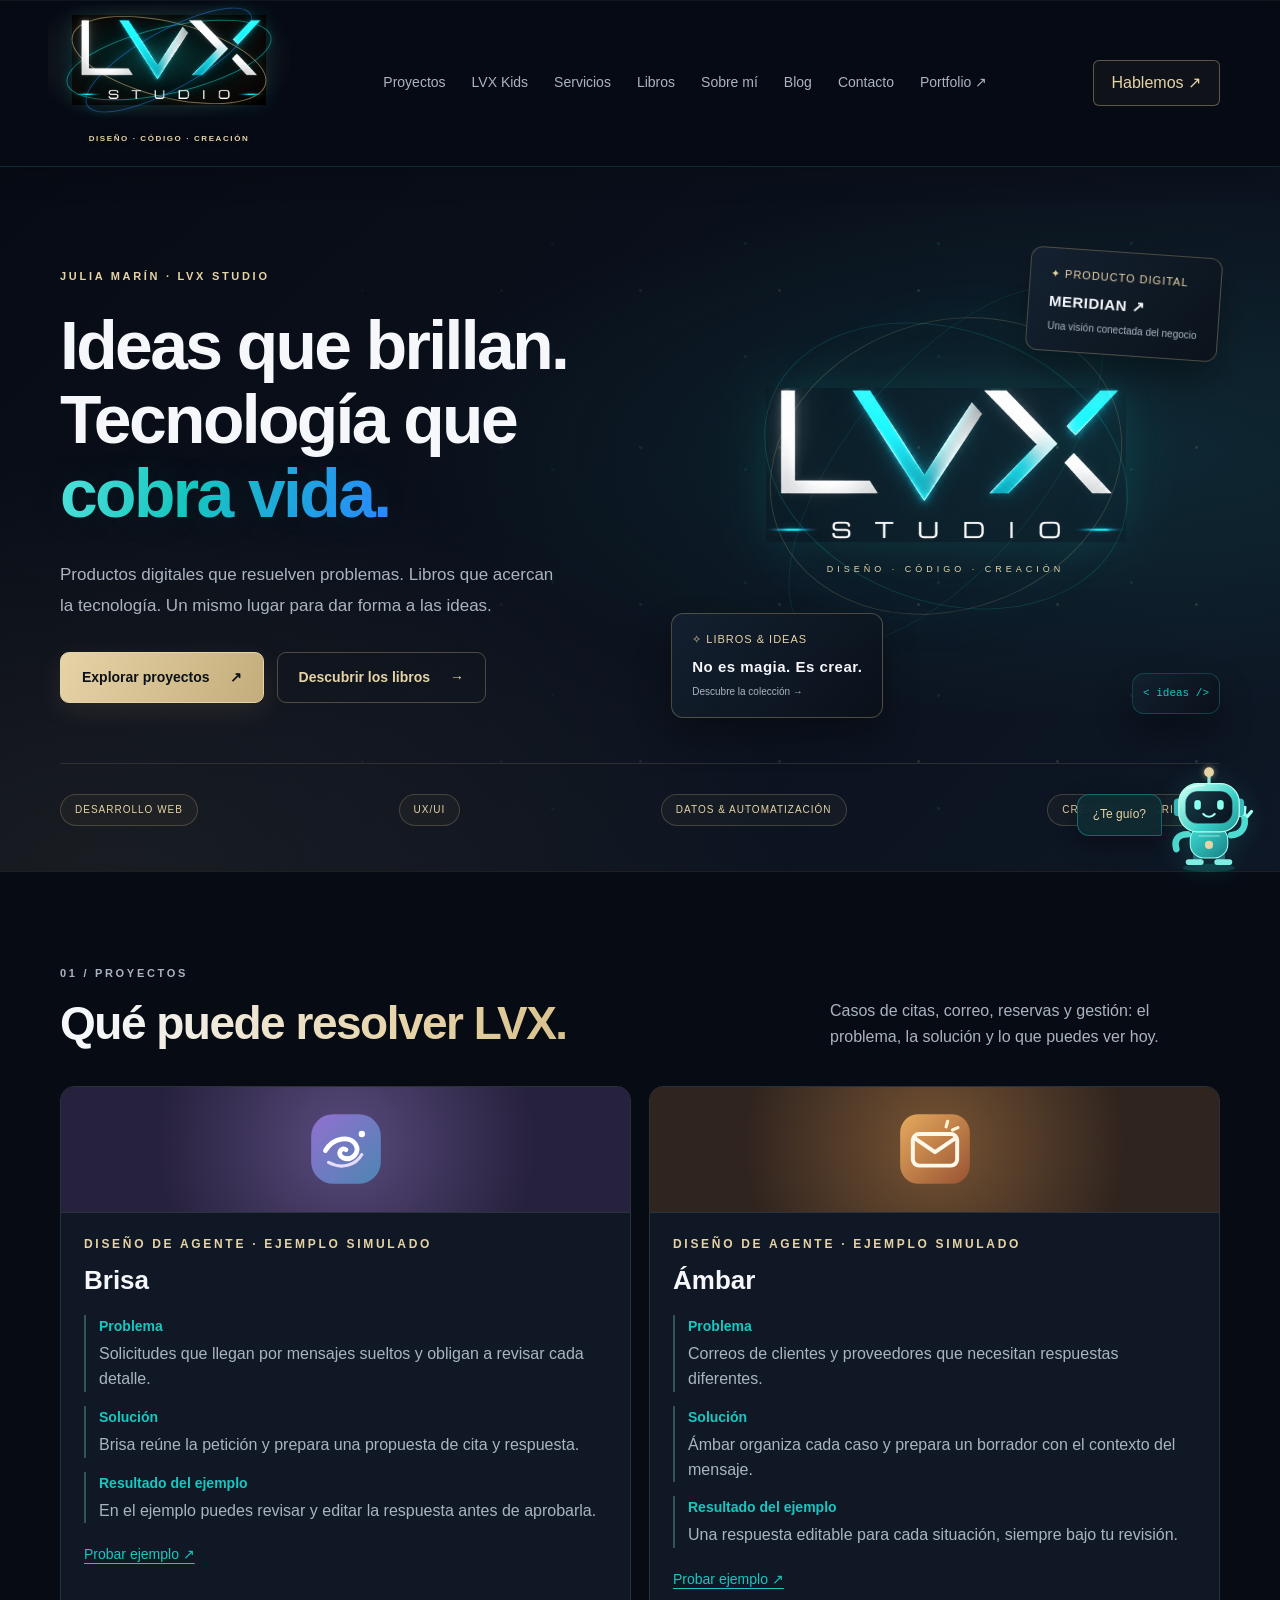
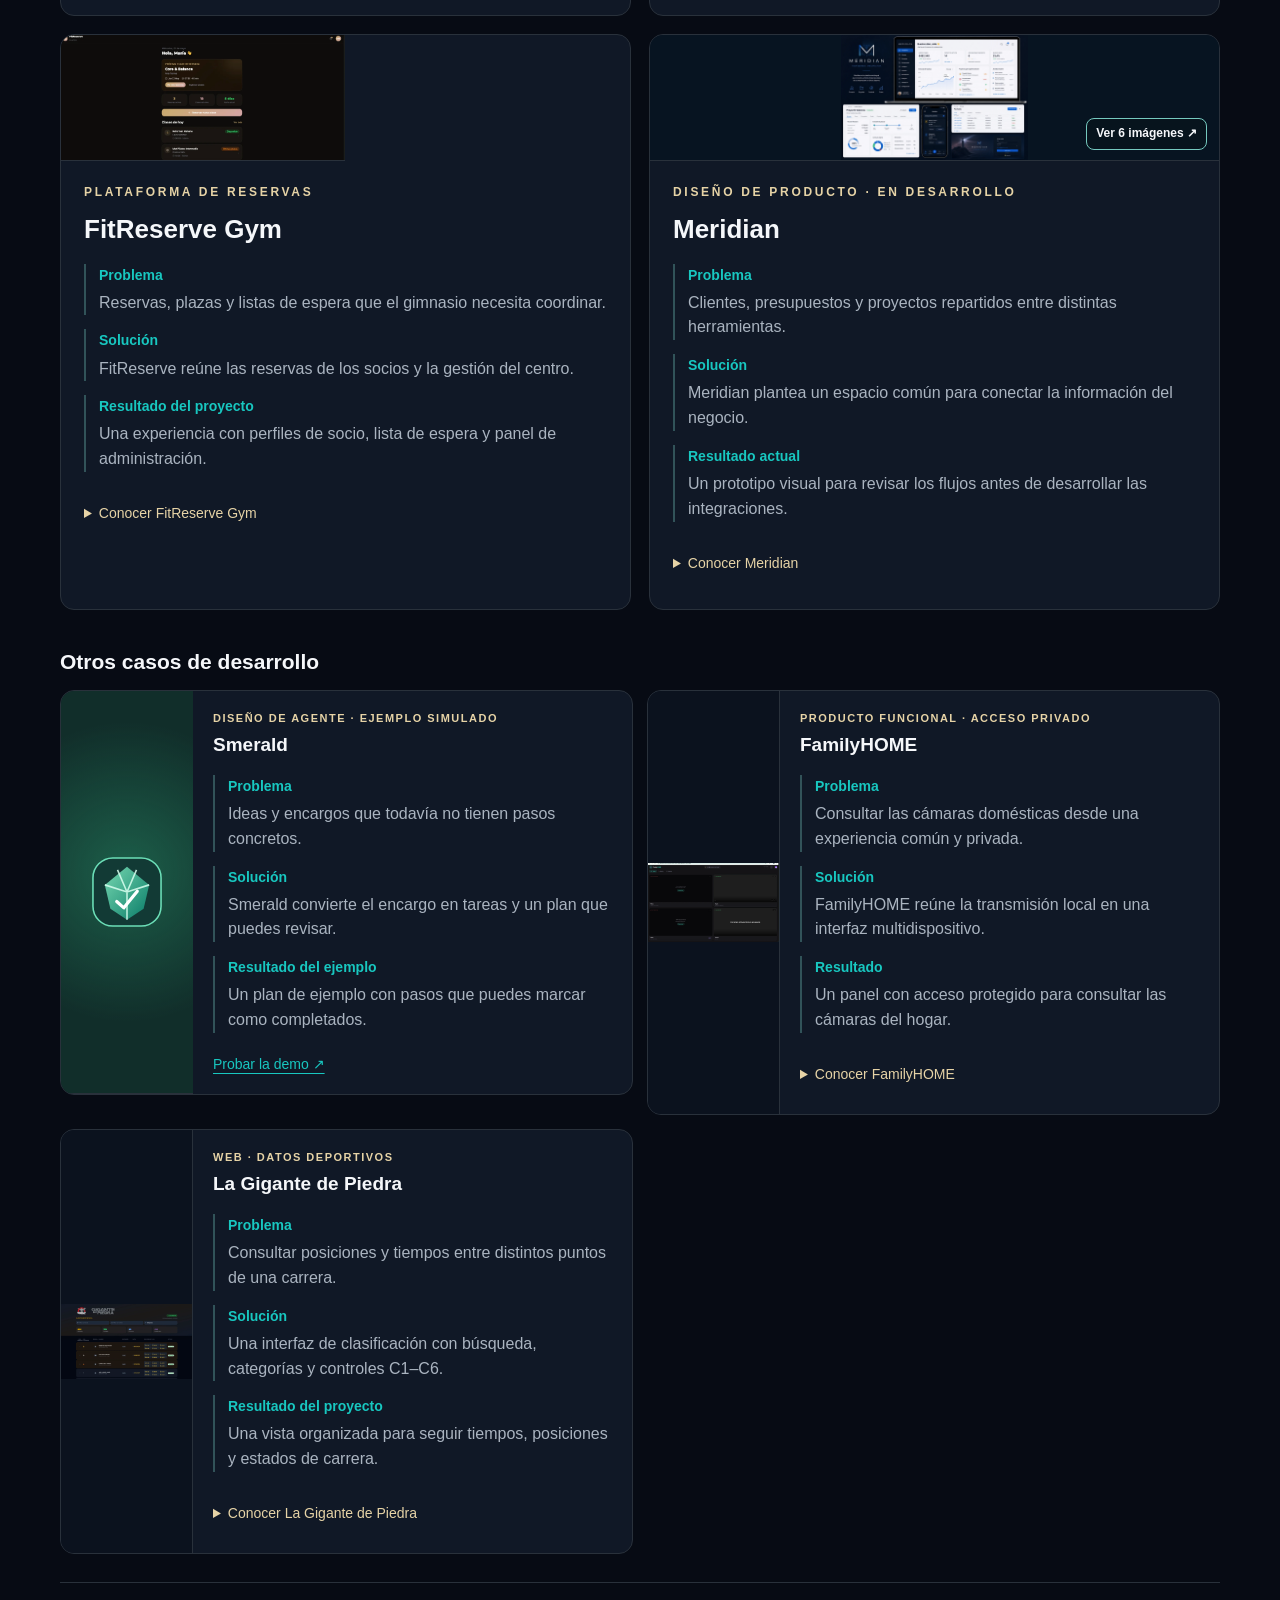
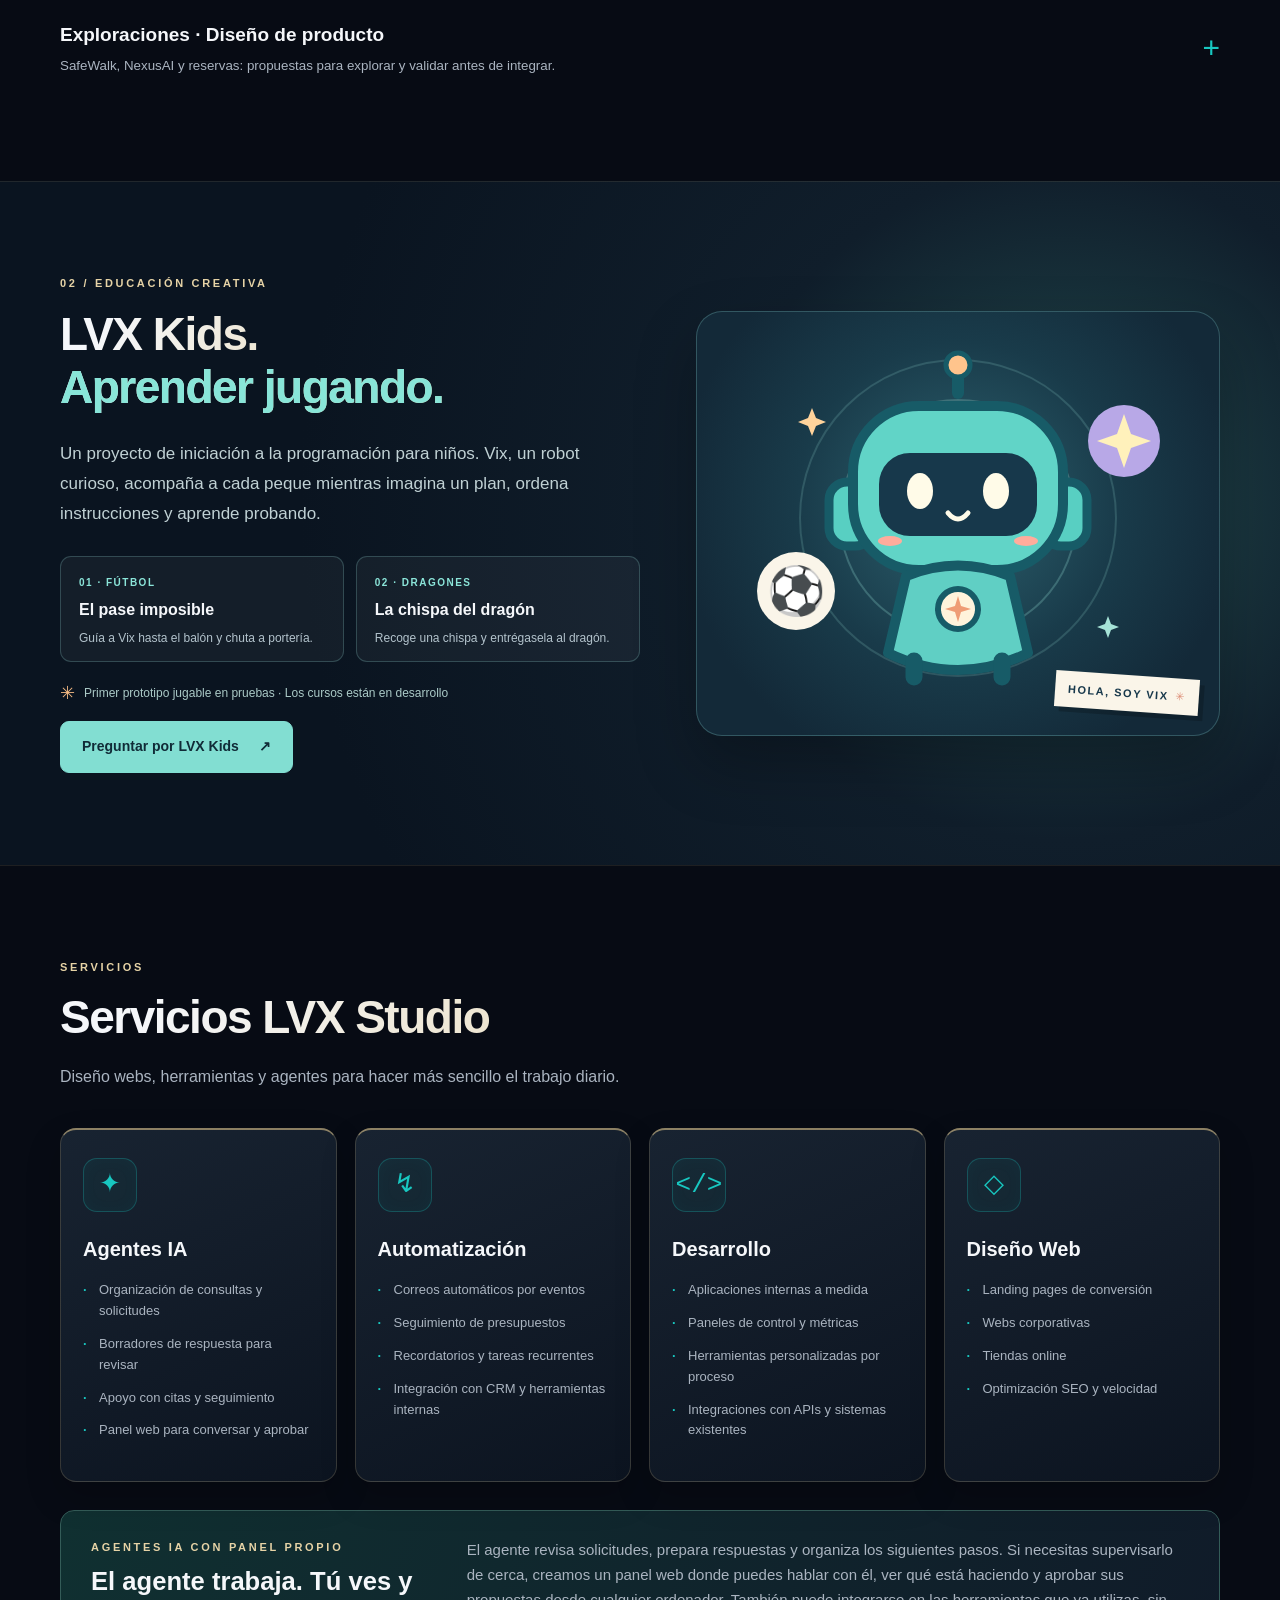
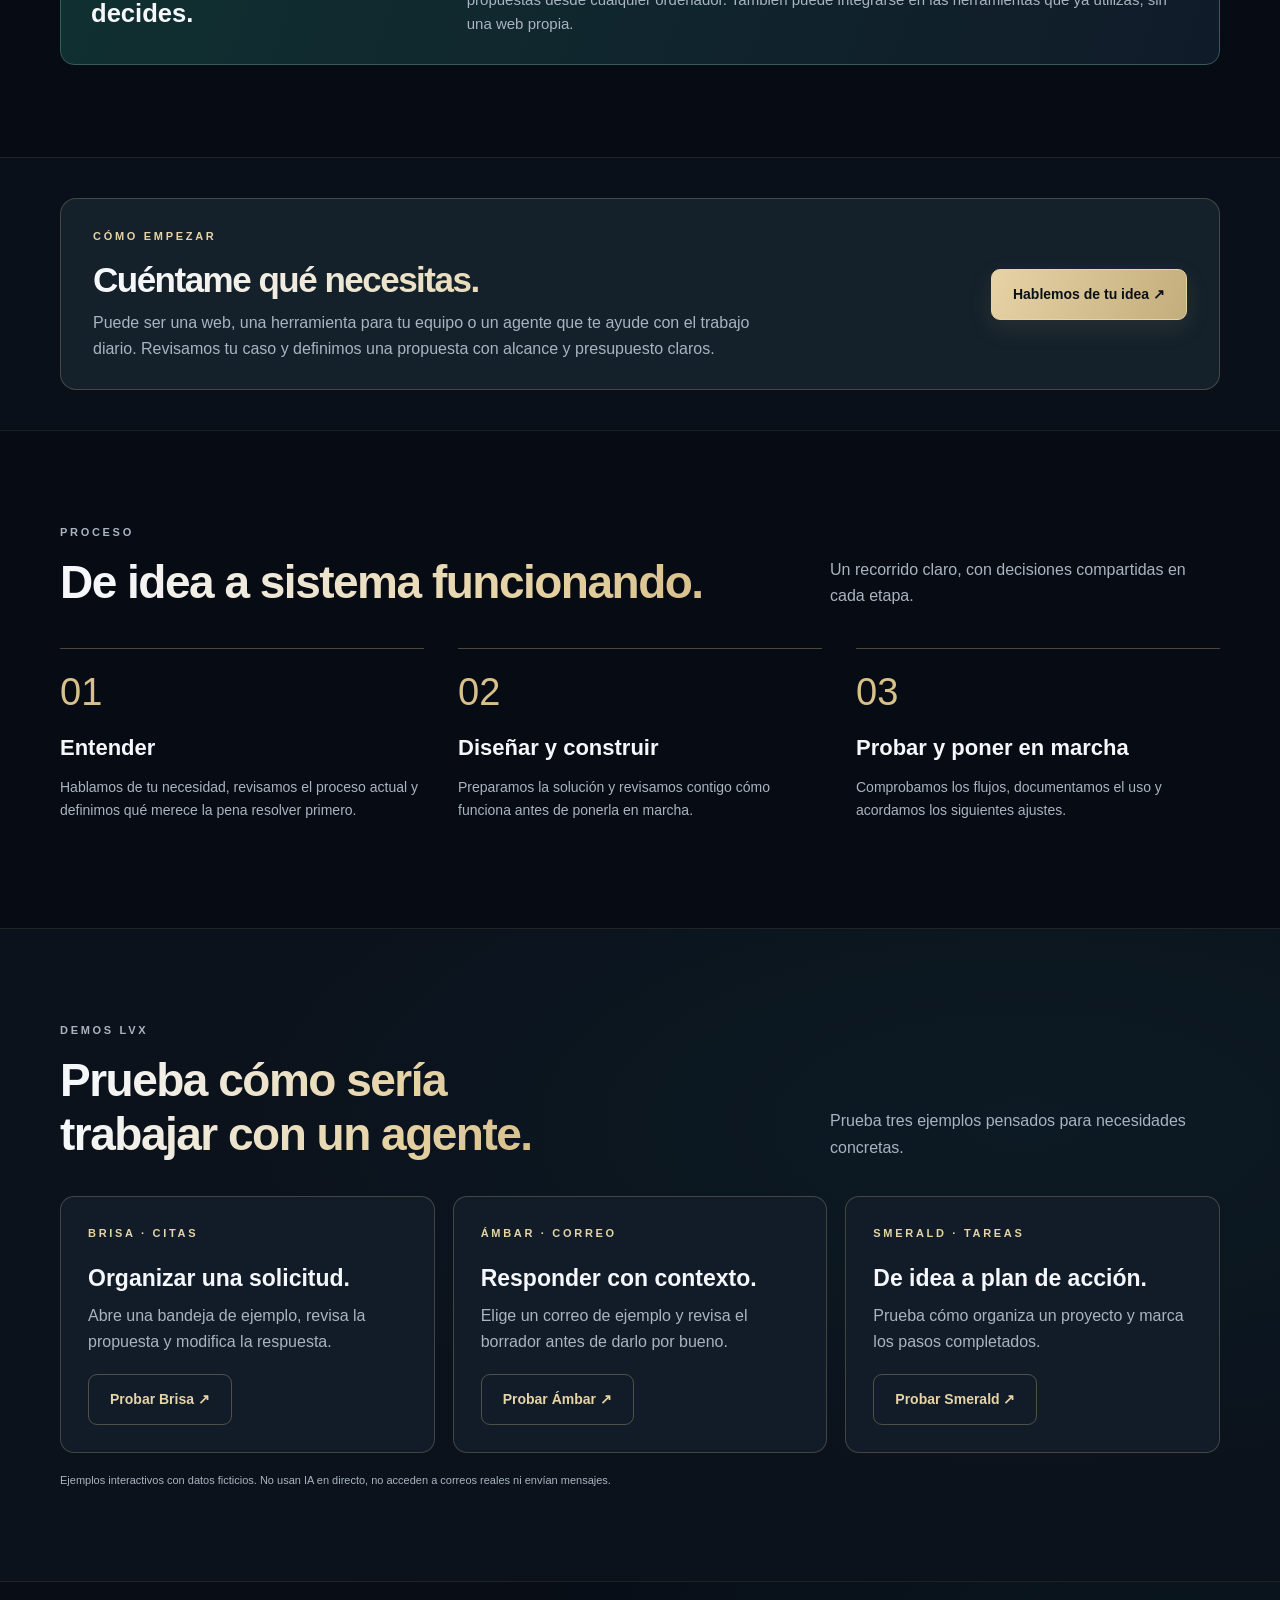
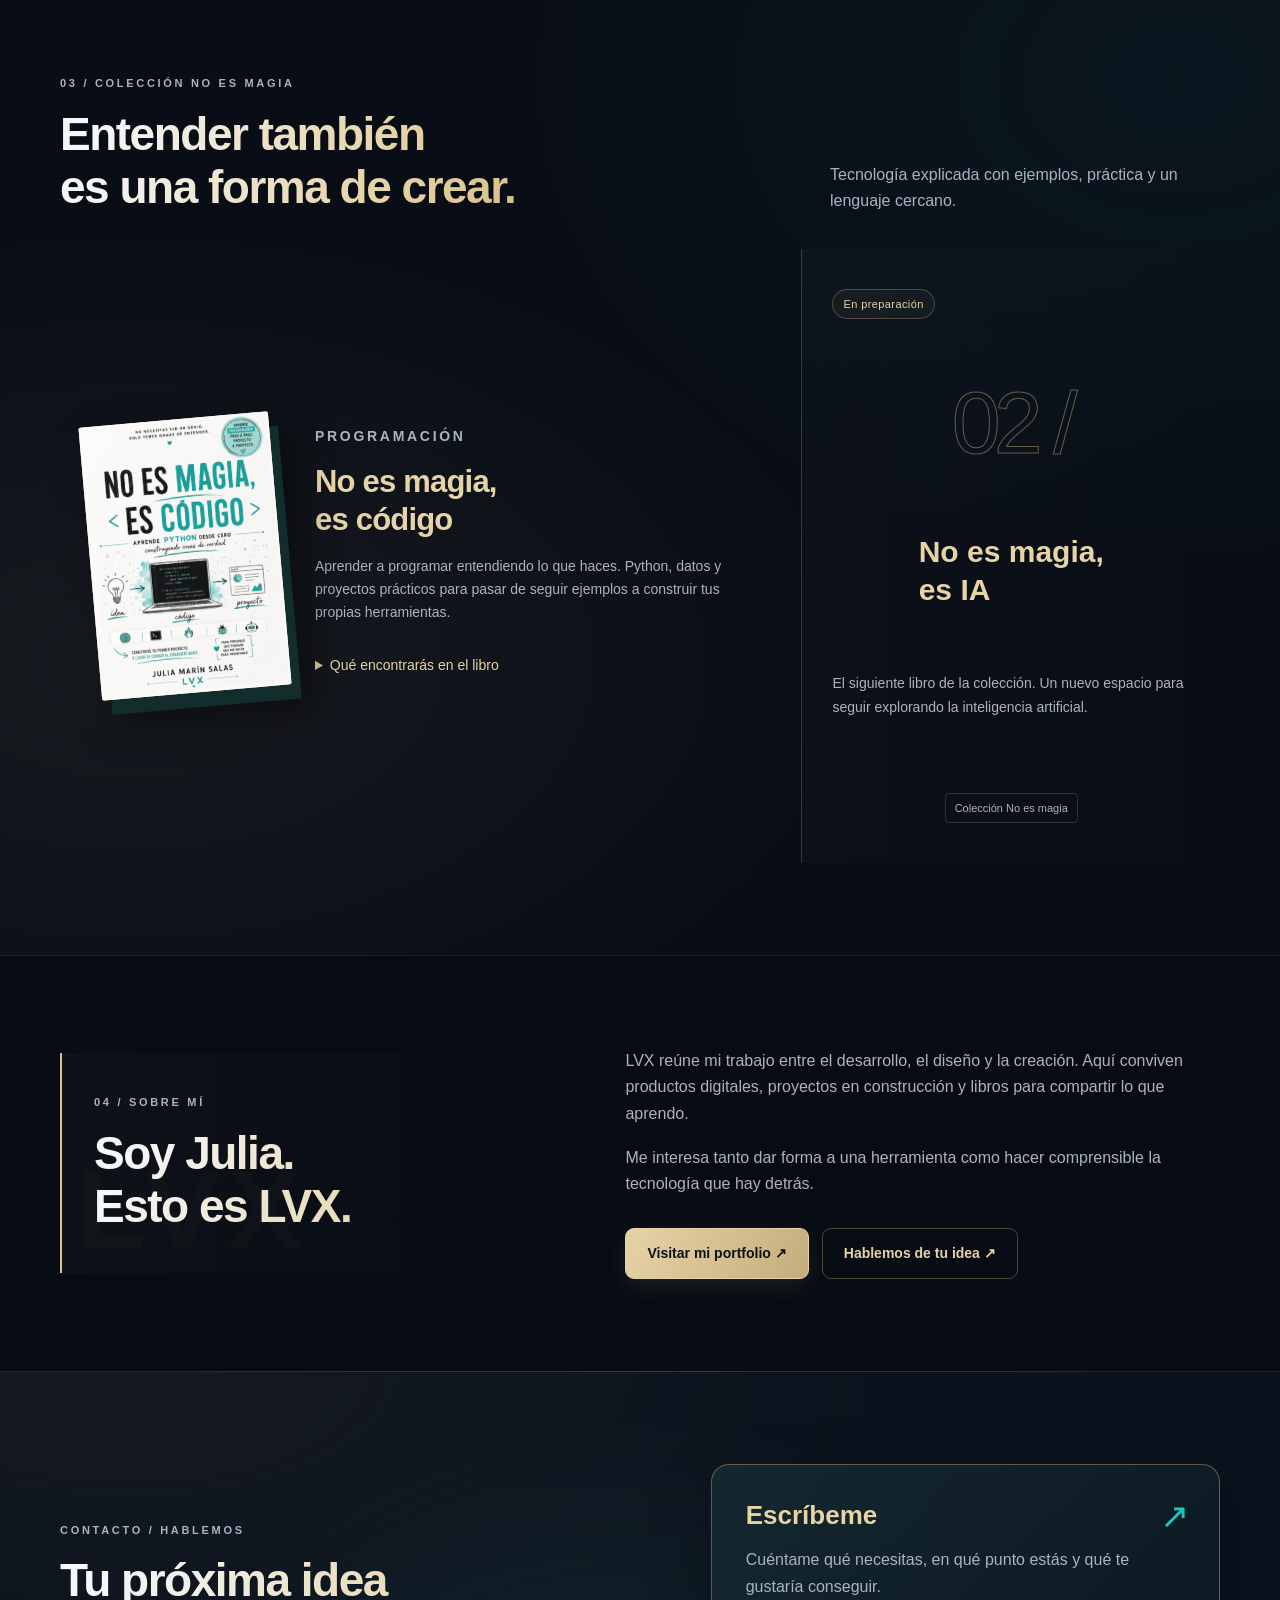
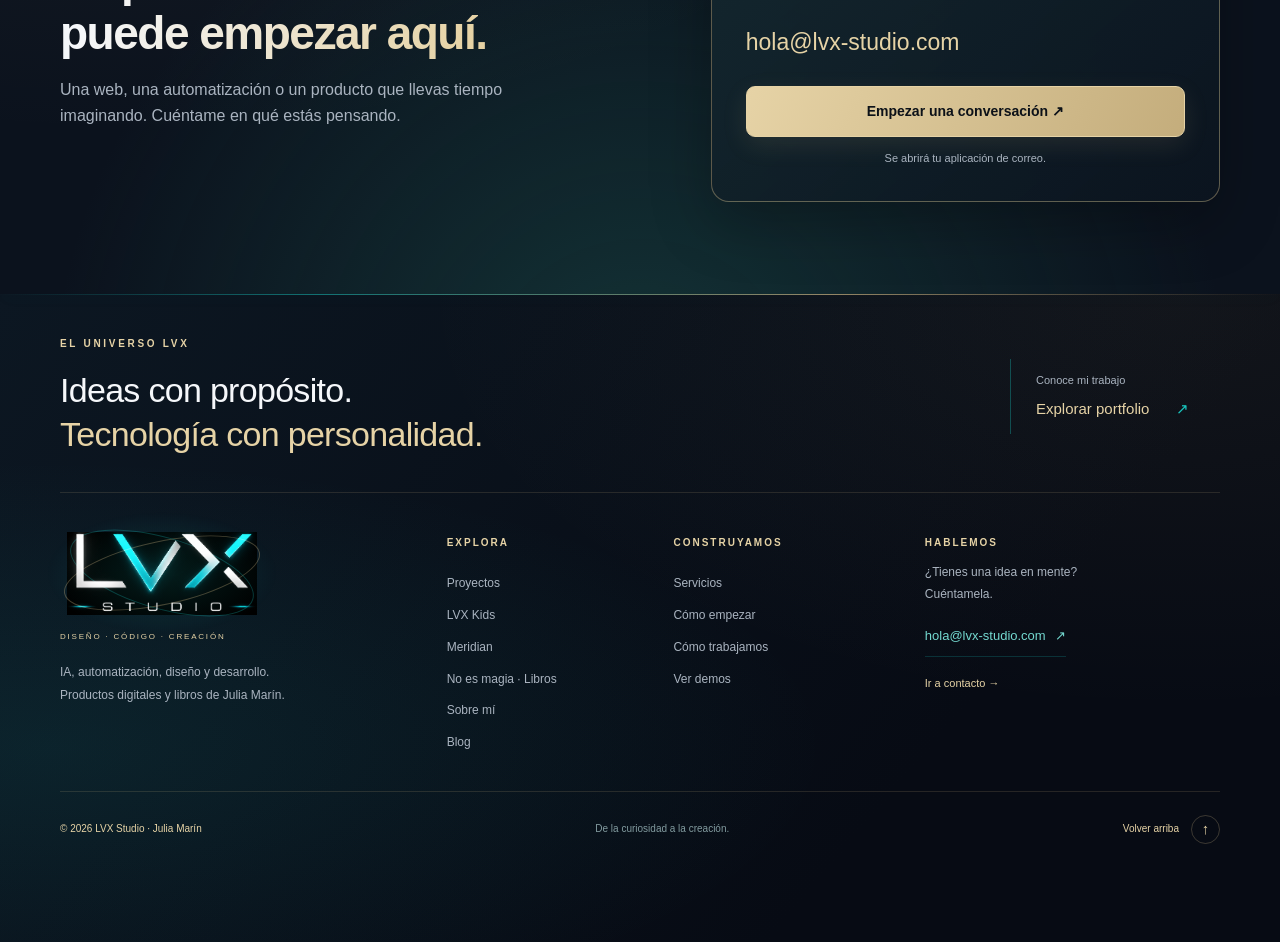
==== commit 10fd3caa: "Present LVX projects as problem, solution and demonstrated outcome" ====
--- a/index.html
+++ b/index.html
@@ -6,22 +6,24 @@
 <link rel="stylesheet" href="/styles.css"></head><body>
 <header><div class="wrap navrow"><a class="header-brand" href="#inicio" aria-label="LVX — Inicio"><span class="header-waves" aria-hidden="true"><i></i><i></i><i></i></span><span class="brand-link"><img class="logo" src="/logo.png" alt="LVX Studio"></span><span class="header-tagline">DISEÑO · CÓDIGO · CREACIÓN</span></a><button type="button" class="mobile-menu-toggle" aria-controls="main-navigation" aria-expanded="false">Menú <span aria-hidden="true">☰</span></button><nav id="main-navigation" aria-label="Navegación principal"><a href="#proyectos">Proyectos</a><a href="#lvx-kids">LVX Kids</a><a href="#servicios">Servicios</a><a href="#libros">Libros</a><a href="#sobre-mi">Sobre mí</a><a href="/blog">Blog</a><a href="#contacto">Contacto</a><a href="https://jm-tech.es/" target="_blank" rel="noopener noreferrer">Portfolio ↗</a></nav><a class="contact-nav" href="#contacto">Hablemos ↗</a></div></header>
 <main><section id="inicio" class="hero"><div class="wrap"><div class="hero-grid"><div><p class="eyebrow">Julia Marín · LVX Studio</p><h1>Ideas que brillan.<br>Tecnología que<br><span>cobra vida.</span></h1><p class="intro">Productos digitales que resuelven problemas. Libros que acercan la tecnología. Un mismo lugar para dar forma a las ideas.</p><div class="actions"><a class="button primary" href="#proyectos">Explorar proyectos <span>↗</span></a><a class="button" href="#libros">Descubrir los libros <span>→</span></a></div></div><div class="hero-stage" aria-label="Universo creativo de LVX"><div class="orbit" aria-hidden="true"></div><div class="stage-logo"><img src="/logo.png" alt="LVX Studio"></div><span class="stage-label">DISEÑO · CÓDIGO · CREACIÓN</span><a class="floating-link float-meridian" href="#meridian"><span class="spark">✦ PRODUCTO DIGITAL</span><strong>MERIDIAN ↗</strong><small>Una visión conectada del negocio</small></a><a class="floating-link float-books" href="#libros"><span class="spark">✧ LIBROS & IDEAS</span><strong>No es magia. Es crear.</strong><small>Descubre la colección →</small></a><span class="floating-link float-code" aria-hidden="true">&lt; ideas /&gt;</span></div></div><div class="skills"><span>DESARROLLO WEB</span><span>UX/UI</span><span>DATOS & AUTOMATIZACIÓN</span><span>CREACIÓN & ESCRITURA</span></div></div></section>
-<section id="proyectos" class="section"><div class="wrap"><div class="section-head"><div><p class="eyebrow">01 / Proyectos</p><h2>Ideas que toman forma.</h2></div><p>Diseño, tecnología y atención al detalle para construir herramientas útiles.</p></div><div class="project-featured" aria-label="Proyectos destacados">
-  <article id="asistente-citas" class="project-spotlight"><div class="project-spotlight-visual brisa-spotlight" aria-hidden="true"><img src="/demos/brisa-logo.svg" alt="" width="76" height="76" loading="lazy"></div><div class="project-spotlight-copy"><p class="eyebrow">Agente IA · Ejemplo interactivo</p><h3>Brisa</h3><p>Organiza solicitudes de cita y prepara respuestas para revisarlas antes de enviar.</p><div class="project-spotlight-links"><a href="/demos/citas/">Probar ejemplo ↗</a></div></div></article>
-  <article id="asistente-correo" class="project-spotlight"><div class="project-spotlight-visual ambar-spotlight" aria-hidden="true"><img src="/demos/ambar-logo.svg" alt="" width="76" height="76" loading="lazy"></div><div class="project-spotlight-copy"><p class="eyebrow">Agente IA · Ejemplo interactivo</p><h3>Ámbar</h3><p>Ordena correos y prepara borradores distintos según la situación.</p><div class="project-spotlight-links"><a href="/demos/correo/">Probar ejemplo ↗</a></div></div></article>
-  <article id="smerald" class="project-spotlight"><div class="project-spotlight-visual smerald-spotlight"><img src="/demos/smerald/logo.svg" alt="" width="76" height="76" loading="lazy"></div><div class="project-spotlight-copy"><p class="eyebrow">Agente IA · Ejemplo interactivo</p><h3>Smerald</h3><p>Convierte ideas y encargos en tareas claras, con un plan para revisar cada paso.</p><div class="project-spotlight-links"><a href="/demos/smerald/">Probar la demo ↗</a></div></div></article>
-  <article id="meridian" class="project-spotlight"><button class="meridian-preview" id="meridian-open" type="button" aria-haspopup="dialog" aria-controls="meridian-dialog" aria-label="Abrir galería de Meridian: 6 imágenes"><img src="/projects/meridian/04.webp" alt="Mockup integral de software Meridian" width="1536" height="1024" loading="lazy"><span class="meridian-preview-label">Ver 6 imágenes ↗</span></button><div class="project-spotlight-copy"><p class="eyebrow">Diseño de producto · En desarrollo</p><h3>Meridian</h3><p>Un prototipo para reunir clientes, ventas, proyectos y finanzas en un mismo espacio.</p><details class="details"><summary>Conocer Meridian</summary><p>El prototipo explora CRM, presupuestos, seguimiento de proyectos y Meridian AI. Compras, Documentos y Analytics siguen pendientes de desarrollo.</p></details></div></article>
+<section id="proyectos" class="section"><div class="wrap"><div class="section-head"><div><p class="eyebrow">01 / Proyectos</p><h2>Qué puede resolver LVX.</h2></div><p>Casos de citas, correo, reservas y gestión: el problema, la solución y lo que puedes ver hoy.</p></div><div class="project-featured" aria-label="Proyectos destacados">
+  <article id="asistente-citas" class="project-spotlight"><div class="project-spotlight-visual brisa-spotlight" aria-hidden="true"><img src="/demos/brisa-logo.svg" alt="" width="76" height="76" loading="lazy"></div><div class="project-spotlight-copy"><p class="eyebrow">Diseño de agente · Ejemplo simulado</p><h3>Brisa</h3><dl class="project-case"><div><dt>Problema</dt><dd>Solicitudes que llegan por mensajes sueltos y obligan a revisar cada detalle.</dd></div><div><dt>Solución</dt><dd>Brisa reúne la petición y prepara una propuesta de cita y respuesta.</dd></div><div><dt>Resultado del ejemplo</dt><dd>En el ejemplo puedes revisar y editar la respuesta antes de aprobarla.</dd></div></dl><div class="project-spotlight-links"><a href="/demos/citas/">Probar ejemplo ↗</a></div></div></article>
+  <article id="asistente-correo" class="project-spotlight"><div class="project-spotlight-visual ambar-spotlight" aria-hidden="true"><img src="/demos/ambar-logo.svg" alt="" width="76" height="76" loading="lazy"></div><div class="project-spotlight-copy"><p class="eyebrow">Diseño de agente · Ejemplo simulado</p><h3>Ámbar</h3><dl class="project-case"><div><dt>Problema</dt><dd>Correos de clientes y proveedores que necesitan respuestas diferentes.</dd></div><div><dt>Solución</dt><dd>Ámbar organiza cada caso y prepara un borrador con el contexto del mensaje.</dd></div><div><dt>Resultado del ejemplo</dt><dd>Una respuesta editable para cada situación, siempre bajo tu revisión.</dd></div></dl><div class="project-spotlight-links"><a href="/demos/correo/">Probar ejemplo ↗</a></div></div></article>
+  
+<article class="project-spotlight" id="fitreserve"><div class="lvx-project-image"><img src="/fitreserve-dashboard.webp" alt="Panel de reservas de FitReserve Gym" loading="lazy" width="960" height="600"></div><div class="project-spotlight-copy"><p class="eyebrow">Plataforma de reservas</p><h3>FitReserve Gym</h3><dl class="project-case"><div><dt>Problema</dt><dd>Reservas, plazas y listas de espera que el gimnasio necesita coordinar.</dd></div><div><dt>Solución</dt><dd>FitReserve reúne las reservas de los socios y la gestión del centro.</dd></div><div><dt>Resultado del proyecto</dt><dd>Una experiencia con perfiles de socio, lista de espera y panel de administración.</dd></div></dl><details class="details"><summary>Conocer FitReserve Gym</summary><ul><li>Reservas y lista de espera</li><li>Perfiles de socio</li><li>Panel de administración</li></ul><div class="tags"><span>React</span><span>Node.js</span><span>PostgreSQL</span></div></details></div></article>
+  <article id="meridian" class="project-spotlight"><button class="meridian-preview" id="meridian-open" type="button" aria-haspopup="dialog" aria-controls="meridian-dialog" aria-label="Abrir galería de Meridian: 6 imágenes"><img src="/projects/meridian/04.webp" alt="Mockup integral de software Meridian" width="1536" height="1024" loading="lazy"><span class="meridian-preview-label">Ver 6 imágenes ↗</span></button><div class="project-spotlight-copy"><p class="eyebrow">Diseño de producto · En desarrollo</p><h3>Meridian</h3><dl class="project-case"><div><dt>Problema</dt><dd>Clientes, presupuestos y proyectos repartidos entre distintas herramientas.</dd></div><div><dt>Solución</dt><dd>Meridian plantea un espacio común para conectar la información del negocio.</dd></div><div><dt>Resultado actual</dt><dd>Un prototipo visual para revisar los flujos antes de desarrollar las integraciones.</dd></div></dl><details class="details"><summary>Conocer Meridian</summary><p>El prototipo explora CRM, presupuestos, seguimiento de proyectos y Meridian AI. Compras, Documentos y Analytics siguen pendientes de desarrollo.</p></details></div></article>
 </div><dialog id="meridian-dialog" aria-label="Galería de Meridian"><div class="meridian-dialog-head"><strong>Meridian · Galería</strong><button id="meridian-close" type="button" aria-label="Cerrar vista de Meridian">×</button></div><p class="meridian-gallery-help">Usa las flechas o desliza para ver las seis imágenes.</p><div id="meridian-large" tabindex="0" role="region" aria-label="Imágenes de Meridian"><figure><img src="/projects/meridian/01.webp" alt="Tres estilos visuales para Meridian" loading="lazy"><figcaption>1 / 6 · Tres estilos visuales para Meridian</figcaption></figure><figure hidden><img src="/projects/meridian/02.webp" alt="Propuestas de identidad visual para Meridian" loading="lazy"><figcaption>2 / 6 · Propuestas de identidad visual para Meridian</figcaption></figure><figure hidden><img src="/projects/meridian/03.webp" alt="Presentación SaaS de Meridian ERP" loading="lazy"><figcaption>3 / 6 · Presentación SaaS de Meridian ERP</figcaption></figure><figure hidden><img src="/projects/meridian/04.webp" alt="Mockup integral de software Meridian" loading="lazy"><figcaption>4 / 6 · Mockup integral de software Meridian</figcaption></figure><figure hidden><img src="/projects/meridian/05.webp" alt="Identidad Meridian y panel empresarial moderno" loading="lazy"><figcaption>5 / 6 · Identidad Meridian y panel empresarial moderno</figcaption></figure><figure hidden><img src="/projects/meridian/06.webp" alt="Logotipo Meridian con brújula geométrica" loading="lazy"><figcaption>6 / 6 · Logotipo Meridian con brújula geométrica</figcaption></figure></div><nav class="meridian-controls" aria-label="Navegar por las imágenes de Meridian"><button id="meridian-prev" type="button" aria-label="Imagen anterior">←</button><span id="meridian-count" role="status" aria-live="polite" aria-atomic="true">1 de 6</span><button id="meridian-next" type="button" aria-label="Imagen siguiente">→</button></nav></dialog>
-<h3 class="project-secondary-title">También en LVX</h3>
-<div class="lvx-project-grid project-secondary-grid"><article class="lvx-project-card" id="familyhome"><div class="lvx-project-image"><img src="/familyhome-dashboard.webp" alt="Panel de FamilyHOME" loading="lazy" width="960" height="600"></div><div class="lvx-project-copy"><p class="eyebrow">Producto funcional · Acceso privado</p><h3>FamilyHOME</h3><p>Un centro privado para acompañar y cuidar a la familia, con cámaras domésticas y transmisión local.</p><details class="details"><summary>Conocer FamilyHOME</summary><ul><li>Streaming local protegido</li><li>Cámaras Tapo y PTZ</li><li>Interfaz multidispositivo</li></ul><div class="tags"><span>React</span><span>WebRTC</span><span>Clerk</span></div><a class="button" href="https://familyhome-ochre.vercel.app/" target="_blank" rel="noopener noreferrer">Abrir proyecto protegido ↗</a></details></div></article>
-<article class="lvx-project-card" id="safewalk"><div class="lvx-project-concept" aria-label="SafeWalk, concepto de acompañamiento"><span aria-hidden="true">↗</span><strong>El camino, en compañía.</strong><small>SafeWalk · Diseño de producto</small></div><div class="lvx-project-copy"><p class="eyebrow">Prototipo · En desarrollo</p><h3>SafeWalk</h3><p>Una propuesta de compañía de IA personalizable para acompañar los trayectos con una experiencia cercana.</p><details class="details"><summary>Conocer SafeWalk</summary><p>Prototipo en desarrollo: las funciones descritas forman parte de la propuesta de producto.</p><ul><li>Compañías y voces elegibles</li><li>Diseño de ruta acompañada</li><li>Personalización accesible</li></ul><div class="tags"><span>React</span><span>TypeScript</span><span>Diseño de producto</span></div></details></div></article>
-<article class="lvx-project-card" id="fitreserve"><div class="lvx-project-image"><img src="/fitreserve-dashboard.webp" alt="Panel de reservas de FitReserve Gym" loading="lazy" width="960" height="600"></div><div class="lvx-project-copy"><p class="eyebrow">Plataforma de reservas</p><h3>FitReserve Gym</h3><p>Reservas de clases y gestión del gimnasio en una experiencia pensada para socios y administración.</p><details class="details"><summary>Conocer FitReserve Gym</summary><ul><li>Reservas y lista de espera</li><li>Perfiles de socio</li><li>Panel de administración</li></ul><div class="tags"><span>React</span><span>Node.js</span><span>PostgreSQL</span></div></details></div></article>
-<article class="lvx-project-card" id="gigante"><div class="lvx-project-image"><img src="/gigante-classification.webp" alt="Clasificación de La Gigante de Piedra" loading="lazy" width="960" height="600"></div><div class="lvx-project-copy"><p class="eyebrow">Web · Datos deportivos</p><h3>La Gigante de Piedra</h3><p>Una interfaz para seguir posiciones, tiempos y estados de carrera en una prueba ciclista.</p><details class="details"><summary>Conocer La Gigante de Piedra</summary><ul><li>Clasificación en directo</li><li>Búsqueda y categorías</li><li>Controles de carrera C1–C6</li></ul><div class="tags"><span>React</span><span>Datos en tiempo real</span></div><a class="button" href="https://github.com/Juliams93/gigante-clasificacion" target="_blank" rel="noopener noreferrer">Ver código ↗</a></details></div></article></div>
+<h3 class="project-secondary-title">Otros casos de desarrollo</h3>
+<div class="lvx-project-grid project-secondary-grid"><article id="smerald" class="lvx-project-card"><div class="project-spotlight-visual smerald-spotlight"><img src="/demos/smerald/logo.svg" alt="" width="76" height="76" loading="lazy"></div><div class="lvx-project-copy"><p class="eyebrow">Diseño de agente · Ejemplo simulado</p><h3>Smerald</h3><dl class="project-case"><div><dt>Problema</dt><dd>Ideas y encargos que todavía no tienen pasos concretos.</dd></div><div><dt>Solución</dt><dd>Smerald convierte el encargo en tareas y un plan que puedes revisar.</dd></div><div><dt>Resultado del ejemplo</dt><dd>Un plan de ejemplo con pasos que puedes marcar como completados.</dd></div></dl><div class="project-spotlight-links"><a href="/demos/smerald/">Probar la demo ↗</a></div></div></article><article class="lvx-project-card" id="familyhome"><div class="lvx-project-image"><img src="/familyhome-dashboard.webp" alt="Panel de FamilyHOME" loading="lazy" width="960" height="600"></div><div class="lvx-project-copy"><p class="eyebrow">Producto funcional · Acceso privado</p><h3>FamilyHOME</h3><dl class="project-case"><div><dt>Problema</dt><dd>Consultar las cámaras domésticas desde una experiencia común y privada.</dd></div><div><dt>Solución</dt><dd>FamilyHOME reúne la transmisión local en una interfaz multidispositivo.</dd></div><div><dt>Resultado</dt><dd>Un panel con acceso protegido para consultar las cámaras del hogar.</dd></div></dl><details class="details"><summary>Conocer FamilyHOME</summary><ul><li>Streaming local protegido</li><li>Cámaras Tapo y PTZ</li><li>Interfaz multidispositivo</li></ul><div class="tags"><span>React</span><span>WebRTC</span><span>Clerk</span></div><a class="button" href="https://familyhome-ochre.vercel.app/" target="_blank" rel="noopener noreferrer">Abrir proyecto protegido ↗</a></details></div></article>
+
+
+<article class="lvx-project-card" id="gigante"><div class="lvx-project-image"><img src="/gigante-classification.webp" alt="Clasificación de La Gigante de Piedra" loading="lazy" width="960" height="600"></div><div class="lvx-project-copy"><p class="eyebrow">Web · Datos deportivos</p><h3>La Gigante de Piedra</h3><dl class="project-case"><div><dt>Problema</dt><dd>Consultar posiciones y tiempos entre distintos puntos de una carrera.</dd></div><div><dt>Solución</dt><dd>Una interfaz de clasificación con búsqueda, categorías y controles C1–C6.</dd></div><div><dt>Resultado del proyecto</dt><dd>Una vista organizada para seguir tiempos, posiciones y estados de carrera.</dd></div></dl><details class="details"><summary>Conocer La Gigante de Piedra</summary><ul><li>Clasificación en directo</li><li>Búsqueda y categorías</li><li>Controles de carrera C1–C6</li></ul><div class="tags"><span>React</span><span>Datos en tiempo real</span></div><a class="button" href="https://github.com/Juliams93/gigante-clasificacion" target="_blank" rel="noopener noreferrer">Ver código ↗</a></details></div></article></div>
 <details class="lvx-more-projects" id="mas-proyectos">
-<summary><span><strong>Más proyectos · Diseño de producto</strong><small>Dos prototipos de Figma: IA para empresas y gestión de reservas.</small></span><span class="lvx-more-symbol" aria-hidden="true">+</span></summary>
+<summary><span><strong>Exploraciones · Diseño de producto</strong><small>SafeWalk, NexusAI y reservas: propuestas para explorar y validar antes de integrar.</small></span><span class="lvx-more-symbol" aria-hidden="true">+</span></summary>
 <div class="lvx-project-grid">
-<article class="lvx-project-card" id="nexusai"><div class="lvx-project-copy"><p class="eyebrow">Figma · Prototipo interactivo</p><h3>NexusAI</h3><p>Una plataforma de IA para empresas que reúne correo, tareas, informes y métricas en un mismo espacio.</p><ul><li>Diseño de bandeja de correo con resúmenes y respuestas sugeridas.</li><li>Gestión de tareas y panel de productividad.</li><li>Conversación de ejemplo con un asistente de IA.</li></ul><p class="lvx-prototype-note">Prototipo con datos y respuestas de ejemplo; las integraciones de IA y correo están pendientes.</p><div class="tags"><span>UX/UI</span><span>React</span><span>TypeScript</span></div></div></article>
-<article class="lvx-project-card" id="reservas-empresas"><div class="lvx-project-copy"><p class="eyebrow">Figma · Prototipo interactivo</p><h3>Reservas para empresas</h3><p>Una experiencia de reservas que conecta la solicitud del cliente con la organización diaria del negocio.</p><ul><li>Calendario, reservas y gestión de servicios.</li><li>Vista de equipo y página de reserva para clientes.</li><li>Flujos de pagos y recordatorios.</li></ul><p class="lvx-prototype-note">Prototipo con datos de ejemplo; los pagos y el envío de recordatorios están simulados.</p><div class="tags"><span>UX/UI</span><span>React</span><span>TypeScript</span></div></div></article>
+<article class="lvx-project-card" id="safewalk"><div class="lvx-project-concept" aria-label="SafeWalk, concepto de acompañamiento"><span aria-hidden="true">↗</span><strong>El camino, en compañía.</strong><small>SafeWalk · Diseño de producto</small></div><div class="lvx-project-copy"><p class="eyebrow">Prototipo · En desarrollo</p><h3>SafeWalk</h3><dl class="project-case"><div><dt>Problema</dt><dd>Trayectos en los que se busca una experiencia de compañía personalizable.</dd></div><div><dt>Solución</dt><dd>SafeWalk explora una interfaz con elección de compañía, voz y ruta.</dd></div><div><dt>Resultado actual</dt><dd>Una propuesta de producto en desarrollo; las funciones aún forman parte del prototipo.</dd></div></dl><details class="details"><summary>Conocer SafeWalk</summary><p>Prototipo en desarrollo: las funciones descritas forman parte de la propuesta de producto.</p><ul><li>Compañías y voces elegibles</li><li>Diseño de ruta acompañada</li><li>Personalización accesible</li></ul><div class="tags"><span>React</span><span>TypeScript</span><span>Diseño de producto</span></div></details></div></article>
+<article class="lvx-project-card" id="nexusai"><div class="lvx-project-copy"><p class="eyebrow">Figma · Prototipo interactivo</p><h3>NexusAI</h3><dl class="project-case"><div><dt>Problema</dt><dd>Correo, tareas e informes dispersos en la jornada de un equipo.</dd></div><div><dt>Solución</dt><dd>NexusAI diseña una vista común con resúmenes y respuestas sugeridas.</dd></div><div><dt>Resultado actual</dt><dd>Un prototipo con datos de ejemplo para explorar el flujo; IA y correo aún sin integrar.</dd></div></dl><ul><li>Diseño de bandeja de correo con resúmenes y respuestas sugeridas.</li><li>Gestión de tareas y panel de productividad.</li><li>Conversación de ejemplo con un asistente de IA.</li></ul><p class="lvx-prototype-note">Prototipo con datos y respuestas de ejemplo; las integraciones de IA y correo están pendientes.</p><div class="tags"><span>UX/UI</span><span>React</span><span>TypeScript</span></div></div></article>
+<article class="lvx-project-card" id="reservas-empresas"><div class="lvx-project-copy"><p class="eyebrow">Figma · Prototipo interactivo</p><h3>Reservas para empresas</h3><dl class="project-case"><div><dt>Problema</dt><dd>Conectar la petición del cliente con el calendario y los servicios del negocio.</dd></div><div><dt>Solución</dt><dd>Un diseño que reúne reservas, equipo y página de solicitud para clientes.</dd></div><div><dt>Resultado actual</dt><dd>Un prototipo navegable con pagos y recordatorios simulados.</dd></div></dl><ul><li>Calendario, reservas y gestión de servicios.</li><li>Vista de equipo y página de reserva para clientes.</li><li>Flujos de pagos y recordatorios.</li></ul><p class="lvx-prototype-note">Prototipo con datos de ejemplo; los pagos y el envío de recordatorios están simulados.</p><div class="tags"><span>UX/UI</span><span>React</span><span>TypeScript</span></div></div></article>
 </div></details>
 </div></section>
 <section id="lvx-kids" class="section kids-section" aria-labelledby="kids-title">
@@ -128,7 +130,7 @@
 <ol class="process-grid"><li><span class="process-number">01</span><h3>Entender</h3><p>Hablamos de tu necesidad, revisamos el proceso actual y definimos qué merece la pena resolver primero.</p></li><li><span class="process-number">02</span><h3>Diseñar y construir</h3><p>Preparamos la solución y revisamos contigo cómo funciona antes de ponerla en marcha.</p></li><li><span class="process-number">03</span><h3>Probar y poner en marcha</h3><p>Comprobamos los flujos, documentamos el uso y acordamos los siguientes ajustes.</p></li></ol>
 </div></section>
 <section id="demo" class="section automation-section"><div class="wrap">
-  <div class="section-head"><div><p class="eyebrow">Demos LVX</p><h2>Prueba cómo sería<br>trabajar con un agente.</h2></div><p>Prueba dos ejemplos pensados para necesidades concretas.</p></div>
+  <div class="section-head"><div><p class="eyebrow">Demos LVX</p><h2>Prueba cómo sería<br>trabajar con un agente.</h2></div><p>Prueba tres ejemplos pensados para necesidades concretas.</p></div>
   <div class="demo-cards">
     <article class="demo-card"><p class="eyebrow">Brisa · Citas</p><h3>Organizar una solicitud.</h3><p>Abre una bandeja de ejemplo, revisa la propuesta y modifica la respuesta.</p><a class="button" href="/demos/citas/">Probar Brisa ↗</a></article>
     <article class="demo-card"><p class="eyebrow">Ámbar · Correo</p><h3>Responder con contexto.</h3><p>Elige un correo de ejemplo y revisa el borrador antes de darlo por bueno.</p><a class="button" href="/demos/correo/">Probar Ámbar ↗</a></article>
--- a/styles.css
+++ b/styles.css
@@ -356,3 +356,8 @@
 #meridian-large{padding:14px 20px 0;min-width:0;touch-action:pan-y pinch-zoom}#meridian-large figure{margin:0;min-width:0}#meridian-large figure[hidden]{display:none}#meridian-large img{display:block;width:100%;height:min(56dvh,600px);object-fit:contain;border-radius:8px;background:#071421}#meridian-large figcaption{padding:10px 0;font-size:14px;color:var(--muted);line-height:1.5}
 .meridian-controls{display:flex;justify-content:center;align-items:center;gap:24px;padding:4px 20px 16px;font-size:14px}.meridian-controls button{width:46px;height:44px;border:1px solid #75c9bf;border-radius:10px;background:#173344;color:var(--text);font-size:25px;cursor:pointer}.meridian-controls button:hover{background:#17645e}.meridian-controls button:focus-visible{outline:3px solid var(--mint);outline-offset:3px}.meridian-controls span{min-width:52px;text-align:center}
 @media(max-width:650px){#meridian-large{padding:12px 12px 0}.meridian-dialog-head{padding:8px 12px}.meridian-gallery-help{padding:8px 12px 0}#meridian-large img{height:min(48dvh,460px)}.meridian-controls{padding-bottom:12px}}
+
+/* Case studies: problem, solution and demonstrated outcome. */
+.project-case{margin:18px 0 20px;display:grid;gap:14px}.project-case div{padding-left:13px;border-left:2px solid #75c9bf55}.project-case dt{font-size:.875rem;font-weight:700;color:var(--mint);margin-bottom:4px}.project-case dd{margin:0;font-size:1rem;line-height:1.55;color:var(--muted)}
+.project-featured #fitreserve .lvx-project-image{height:126px;overflow:hidden;border-bottom:1px solid var(--line)}.project-featured #fitreserve .lvx-project-image img{width:100%;height:100%;object-fit:cover;object-position:top}.project-secondary-grid #smerald .project-spotlight-visual{height:100%;min-height:126px}.project-secondary-grid #smerald .project-spotlight-visual img{max-width:76px}.project-spotlight-copy{min-width:0}
+@media(max-width:620px){.project-featured #fitreserve .lvx-project-image{height:100px}.project-case{gap:12px}.project-secondary-grid .lvx-project-card{grid-template-columns:1fr}.project-secondary-grid .lvx-project-image,.project-secondary-grid #smerald .project-spotlight-visual{height:126px;min-height:0}}
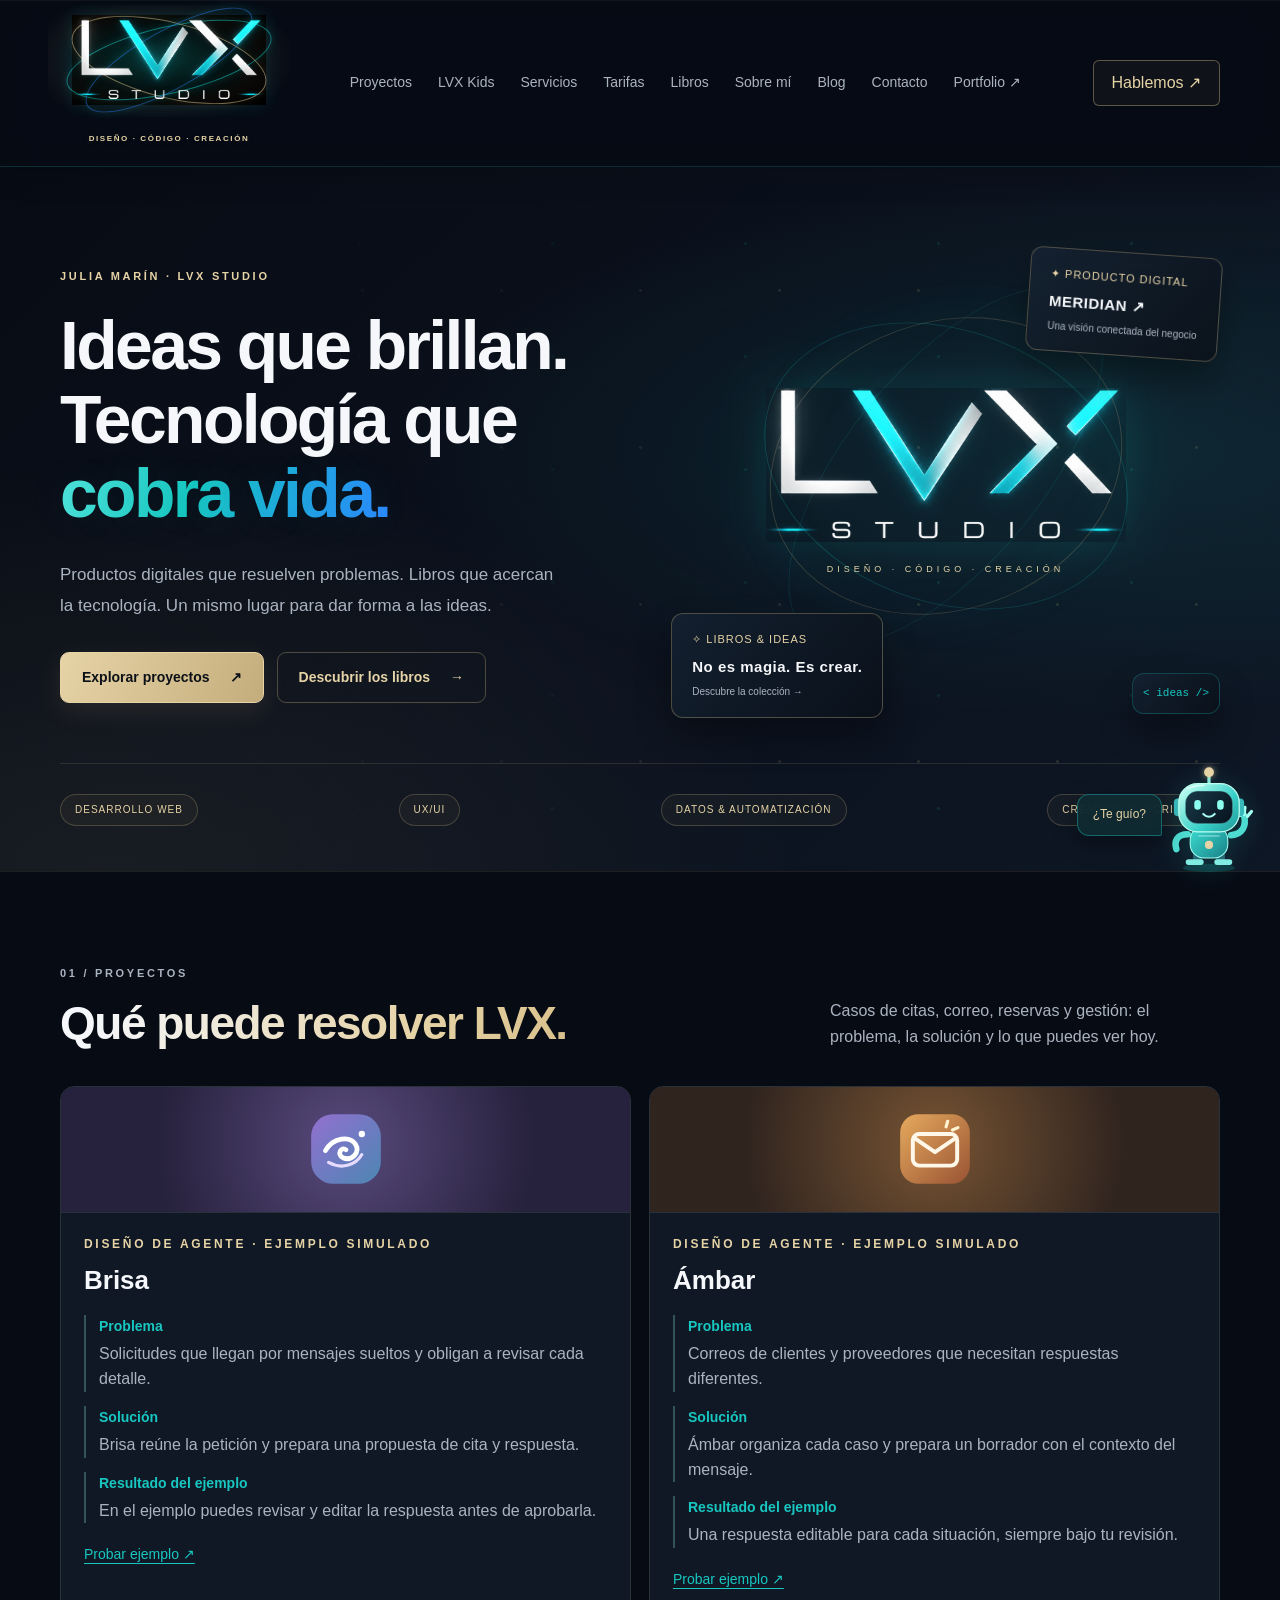
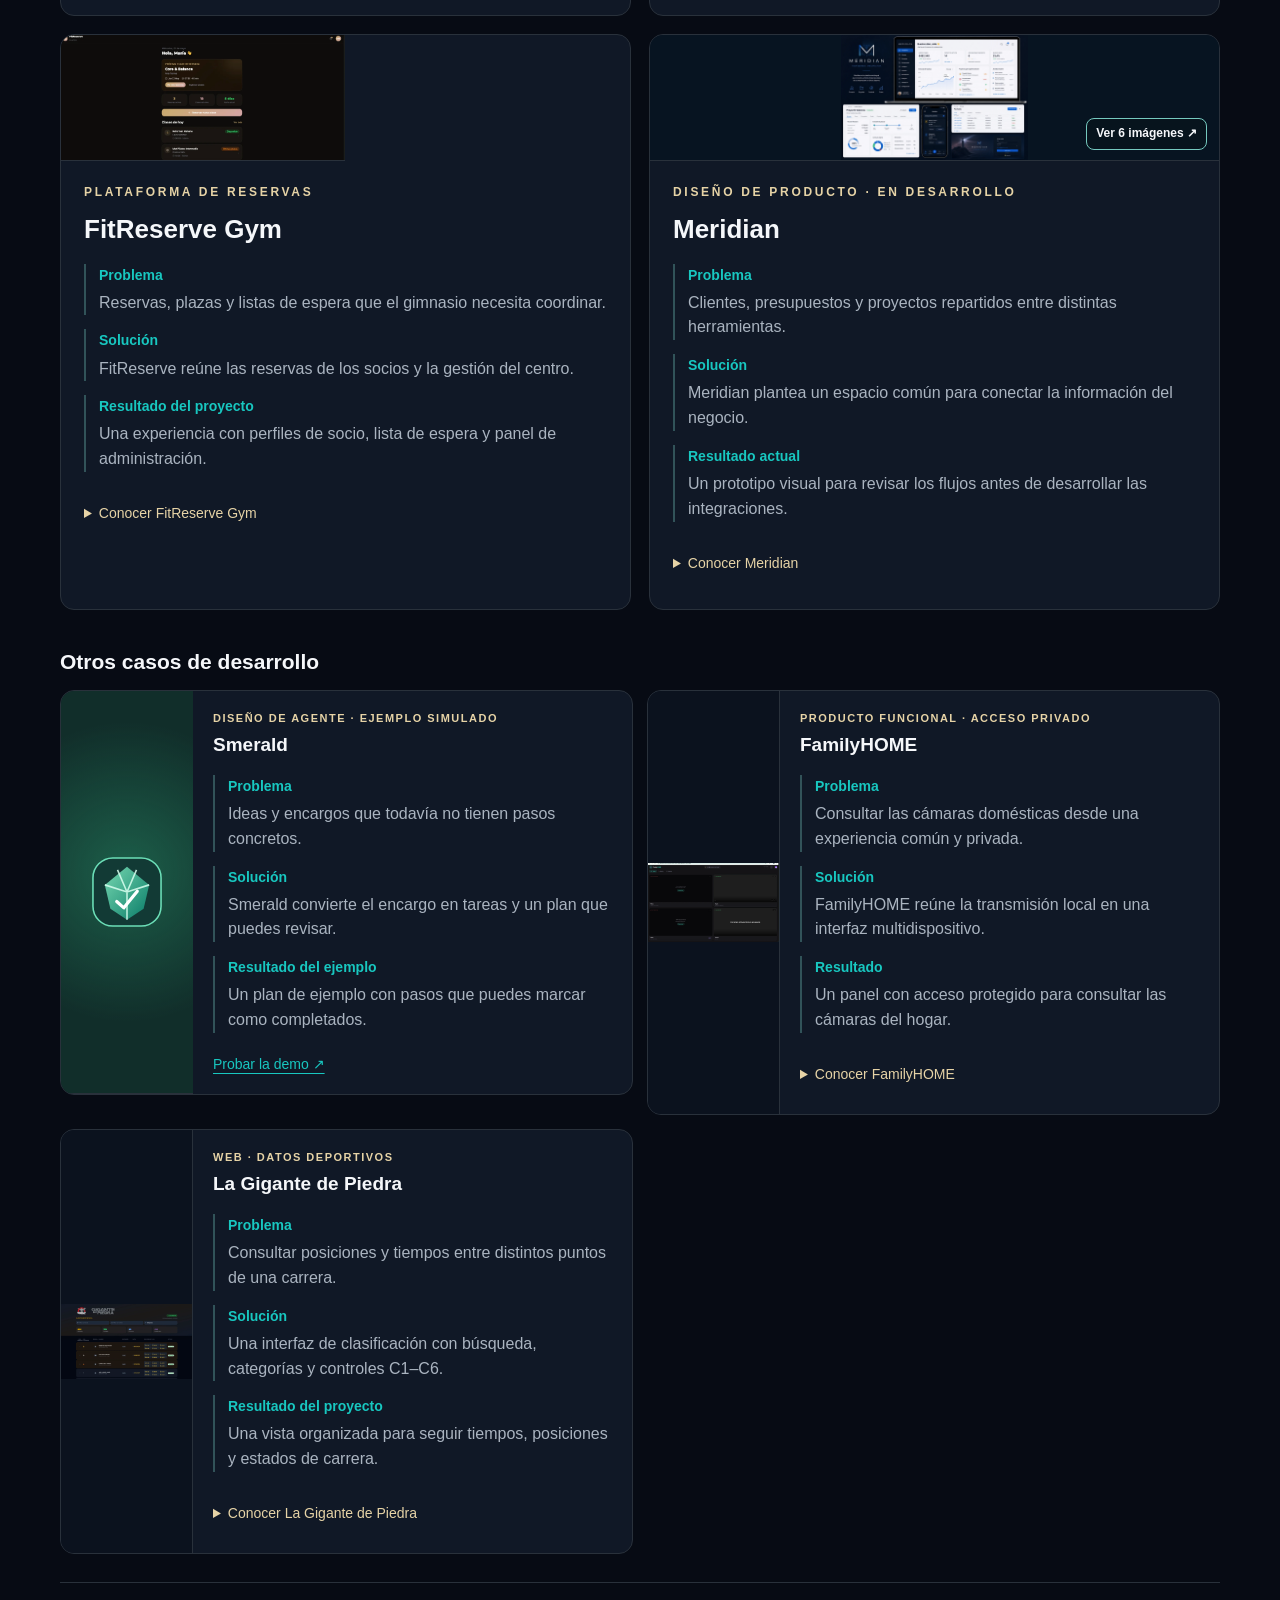
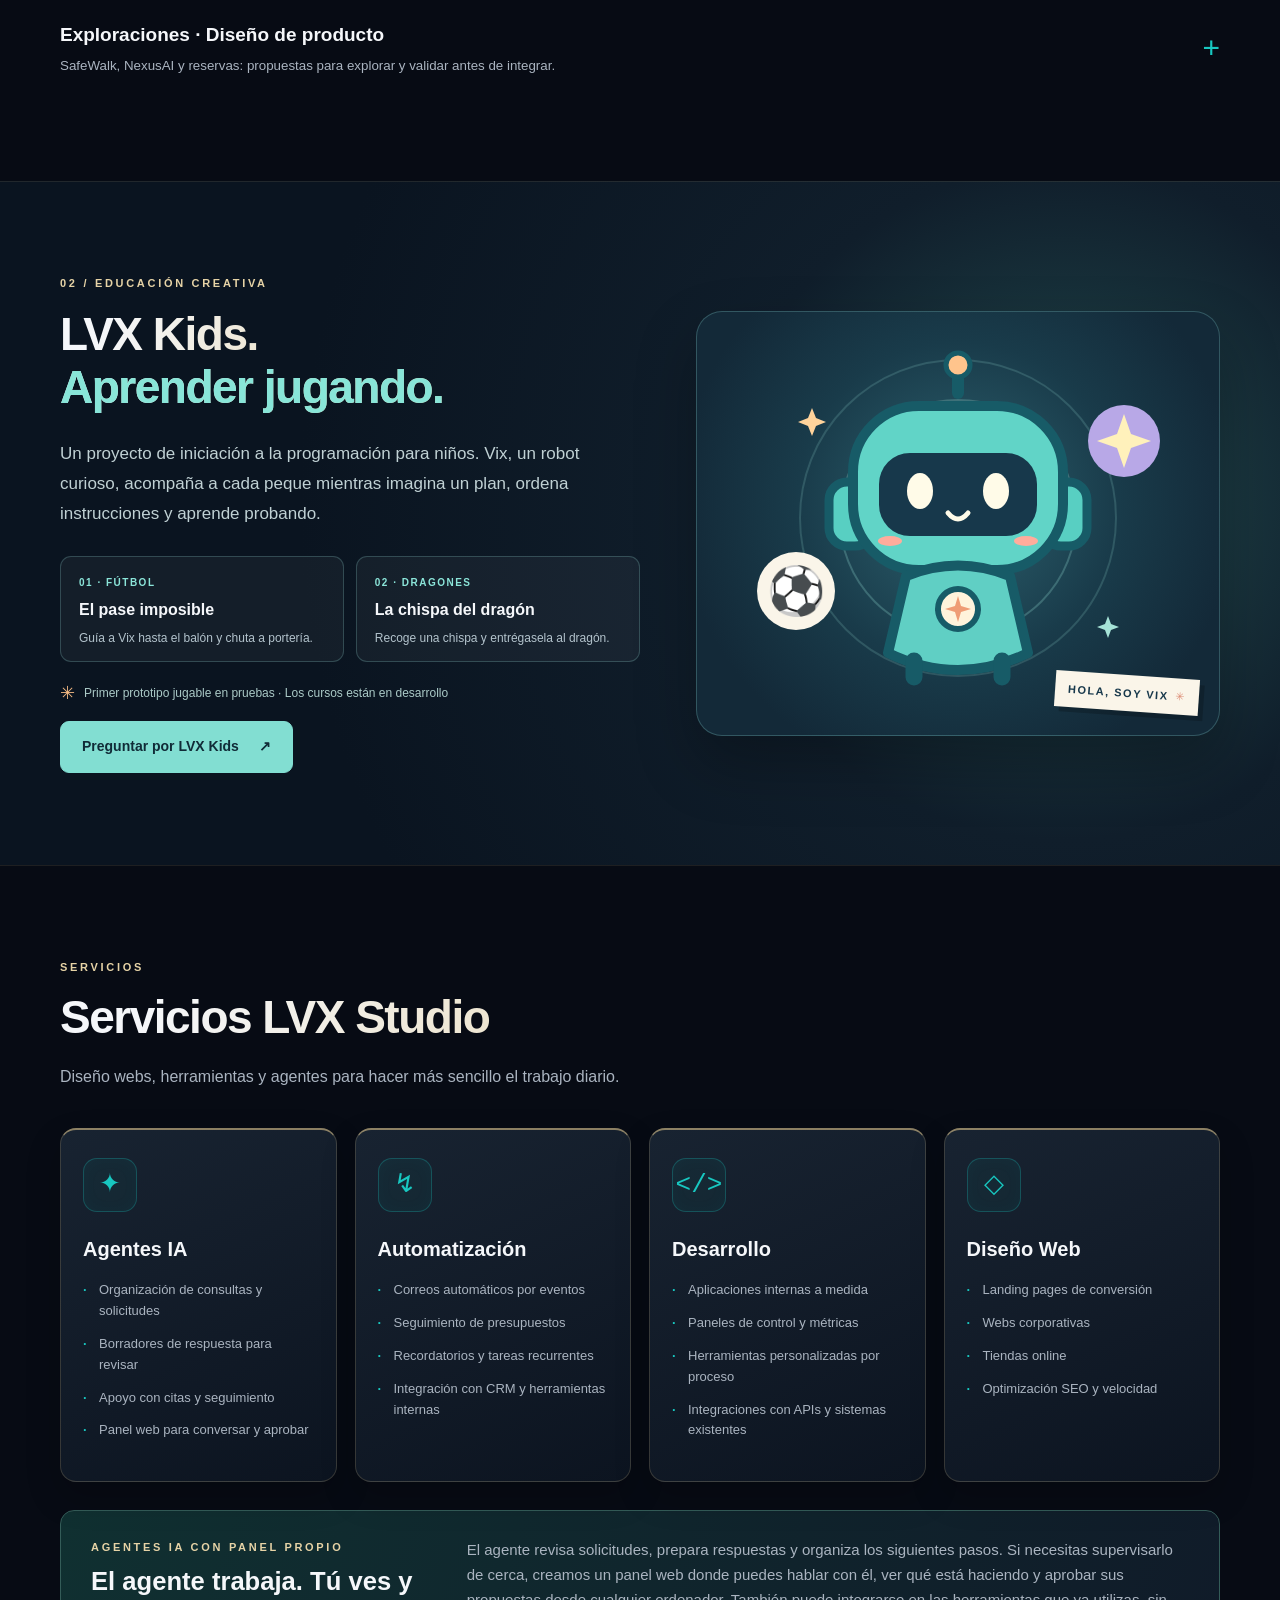
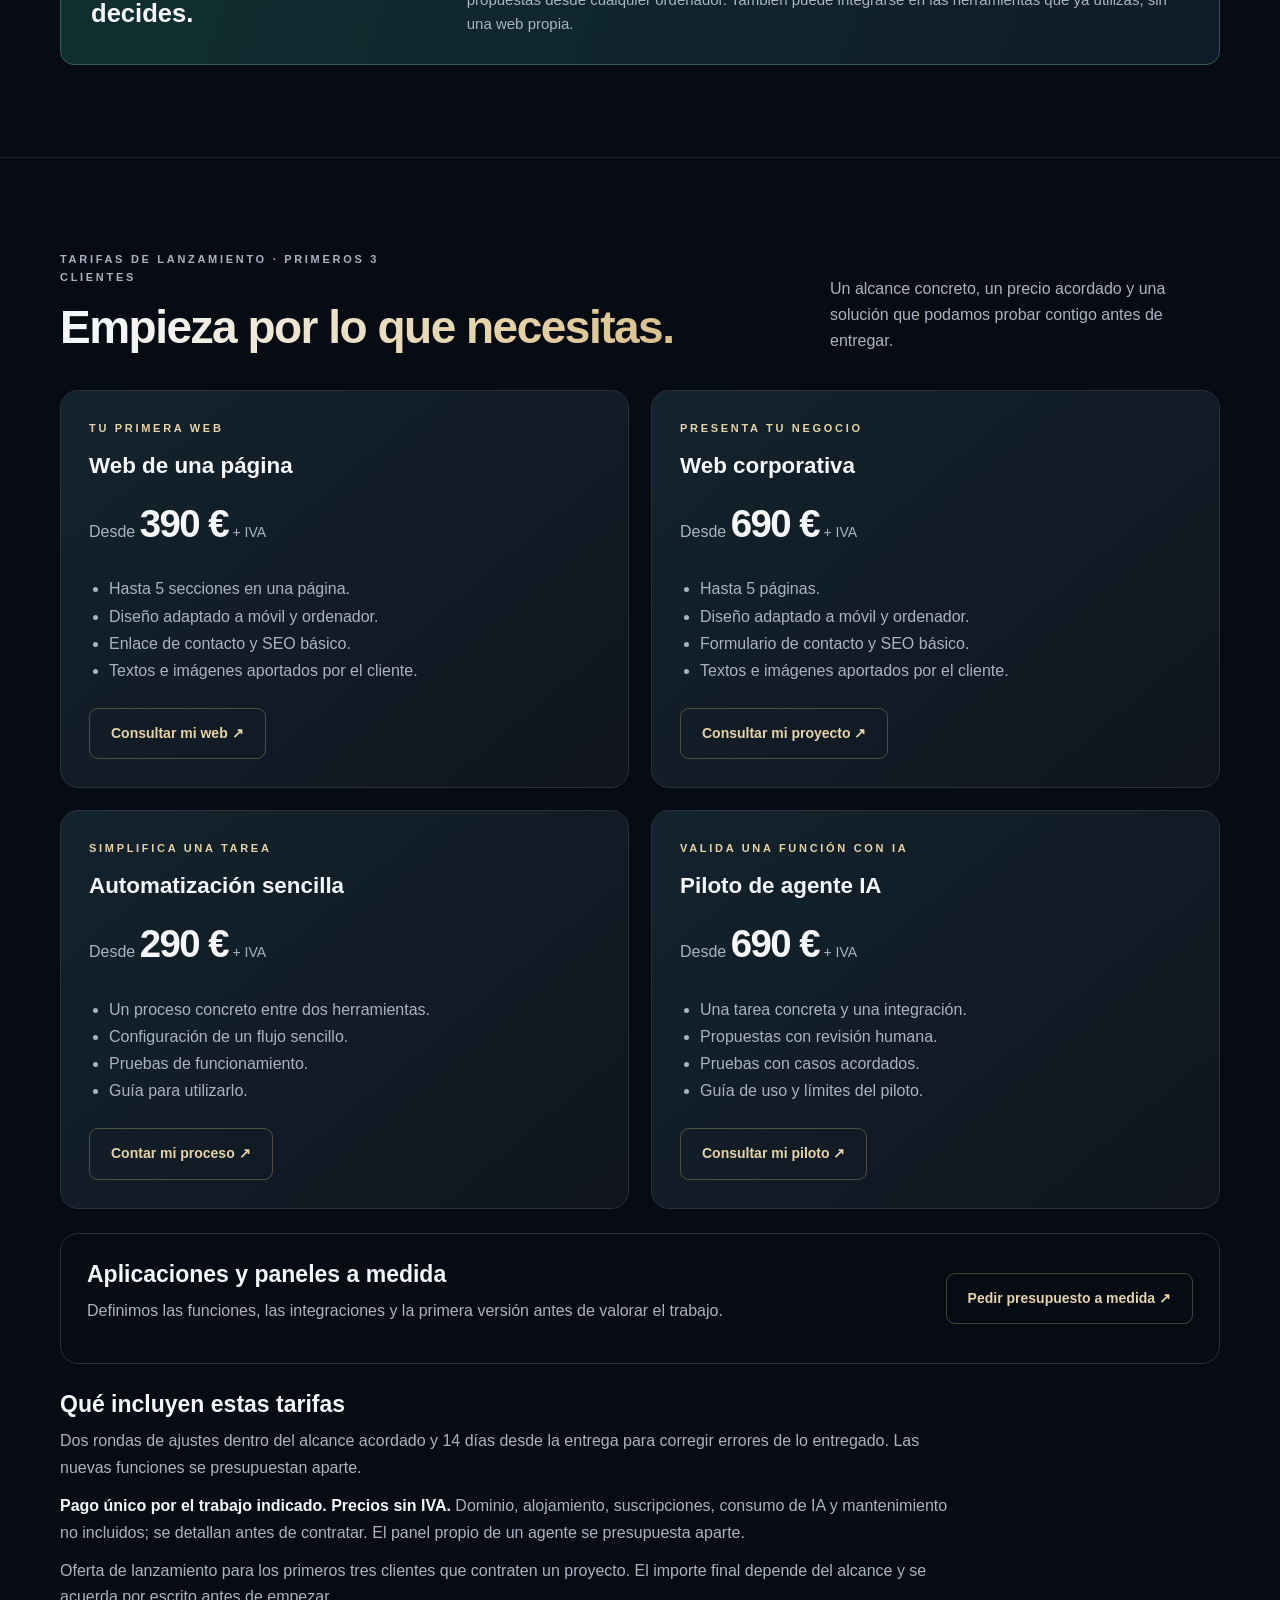
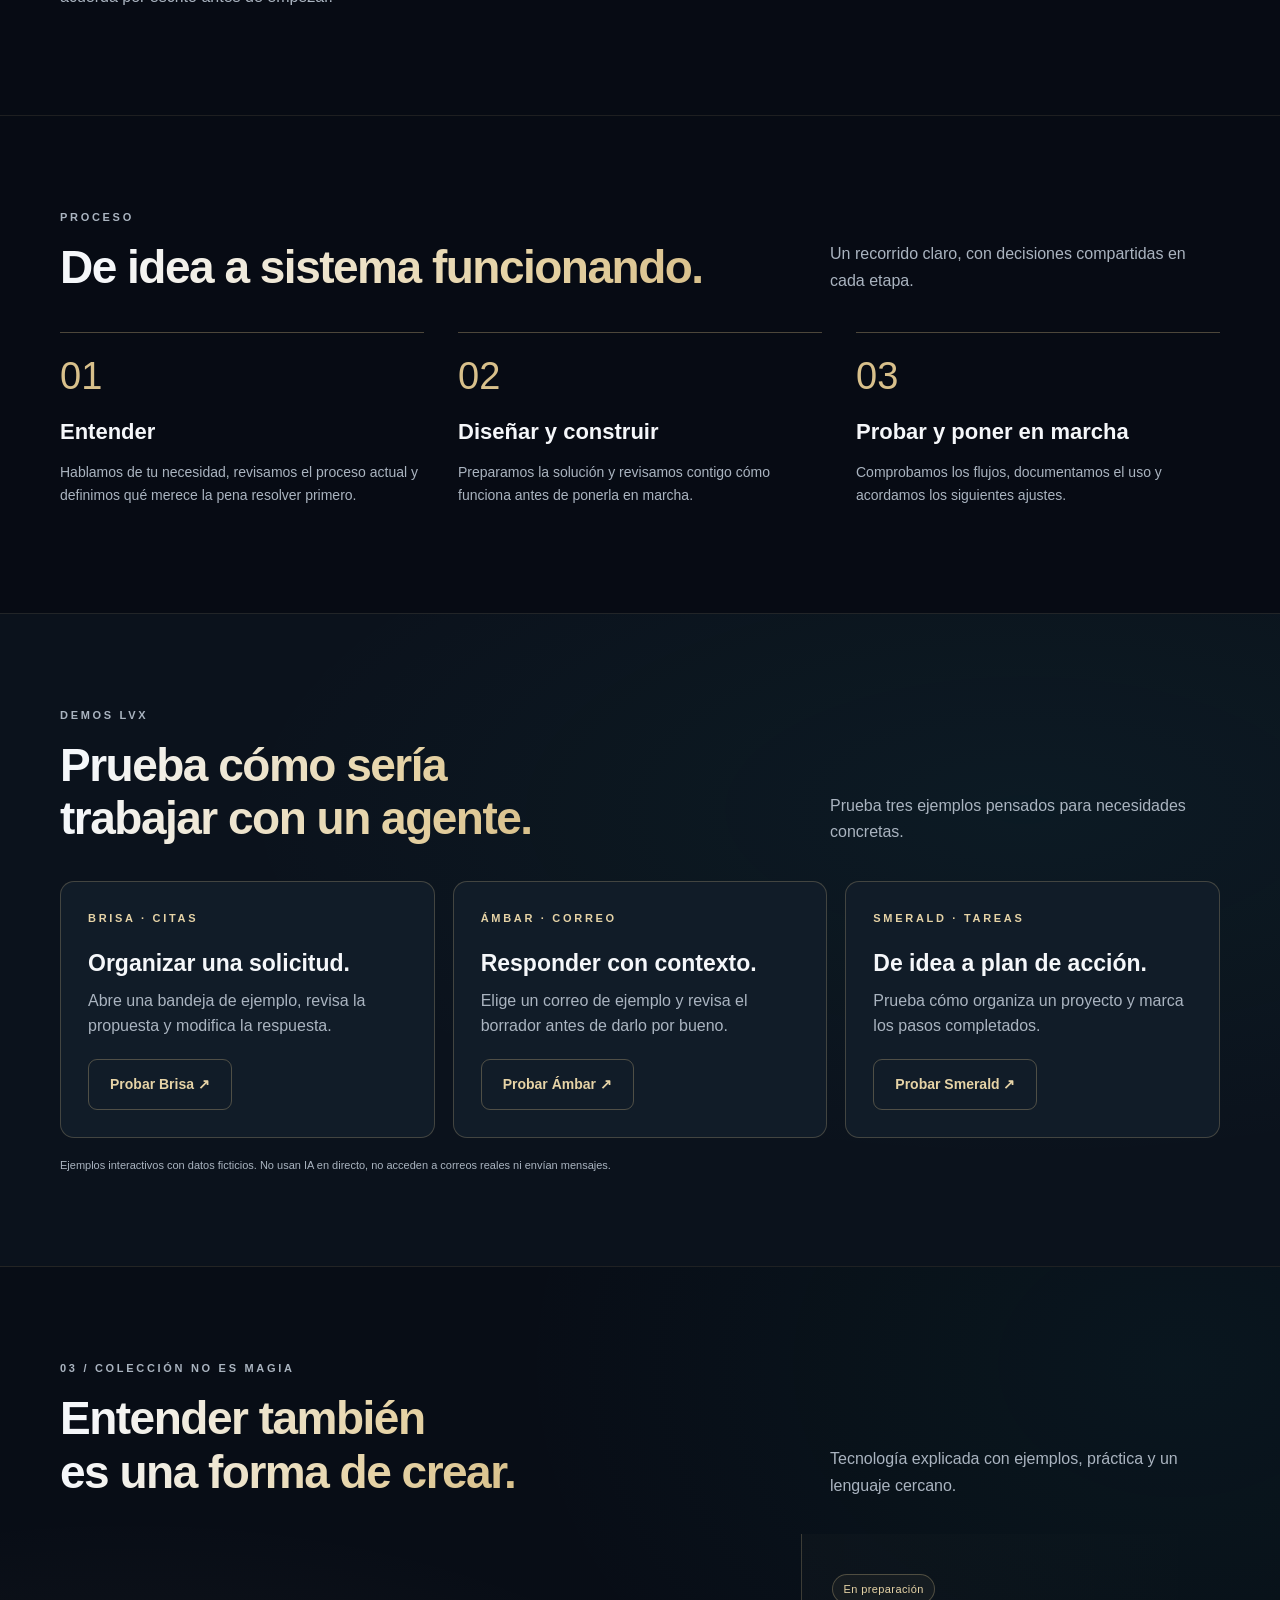
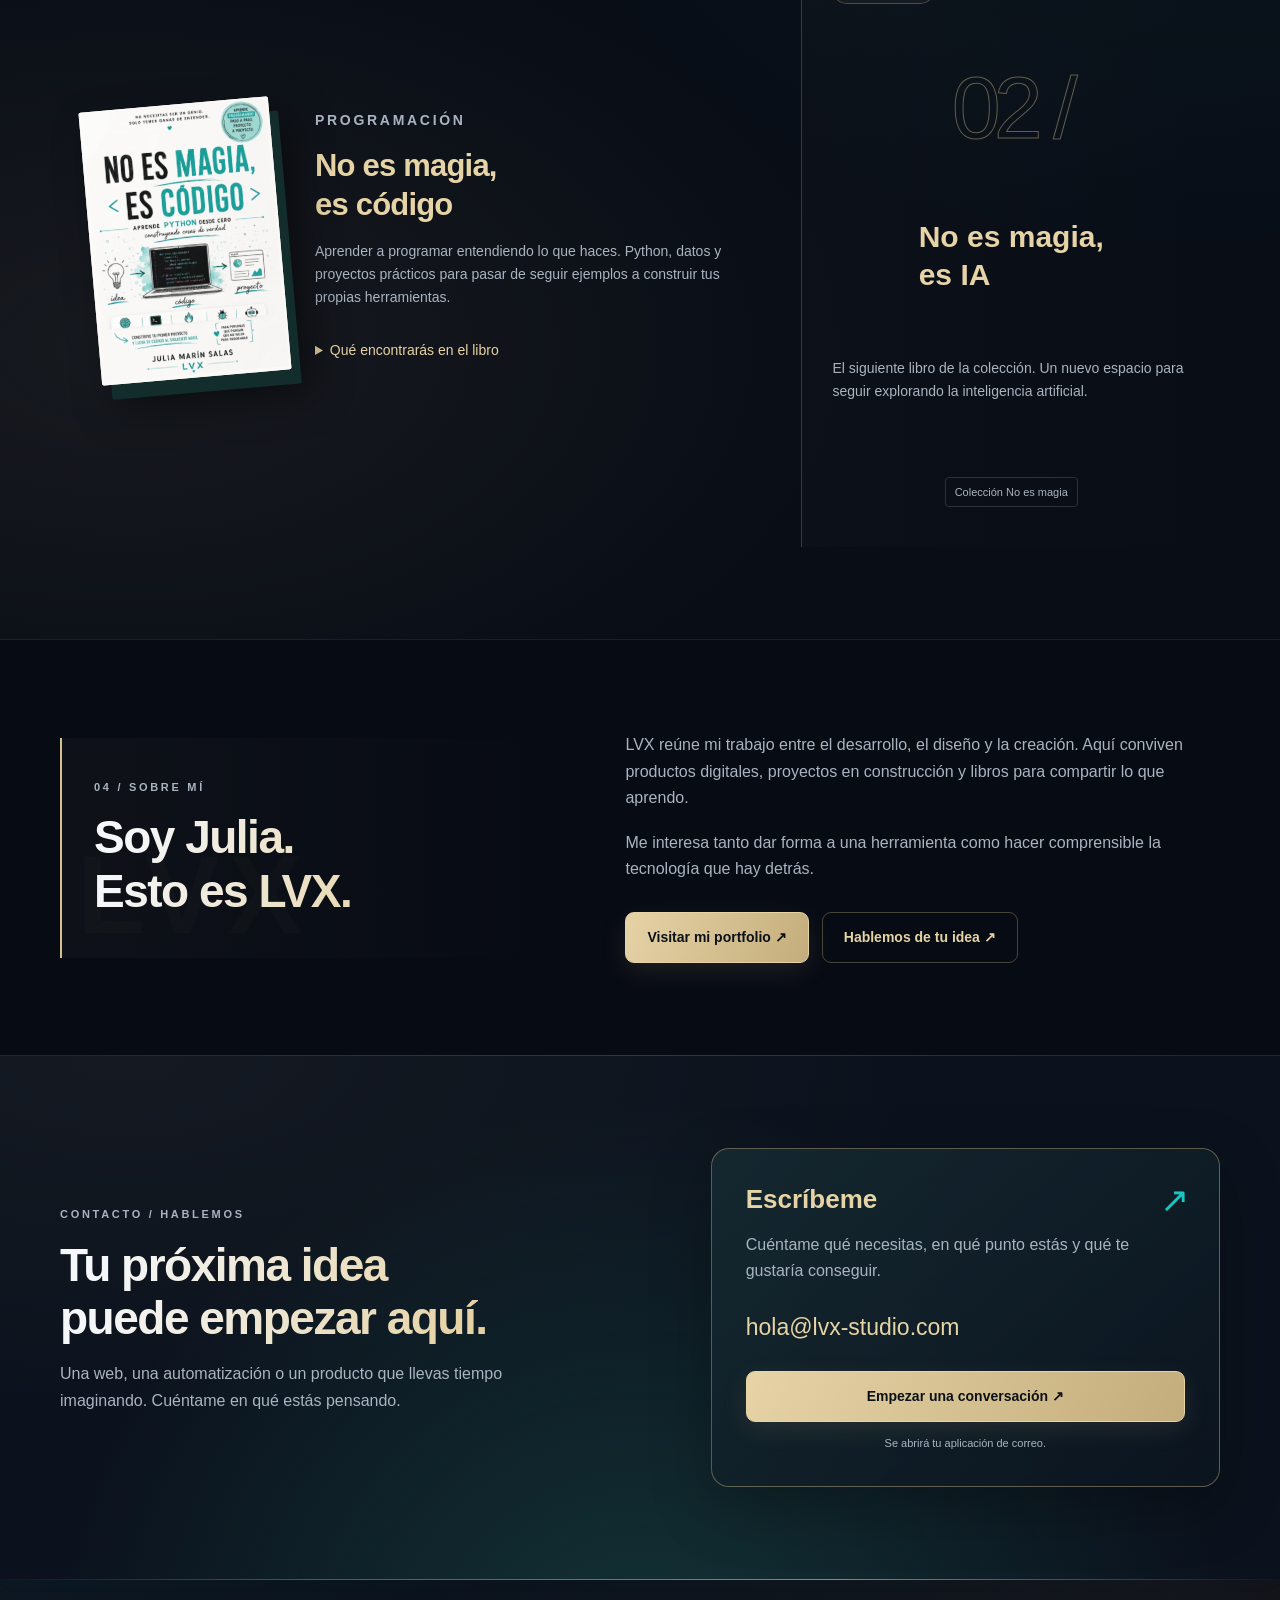
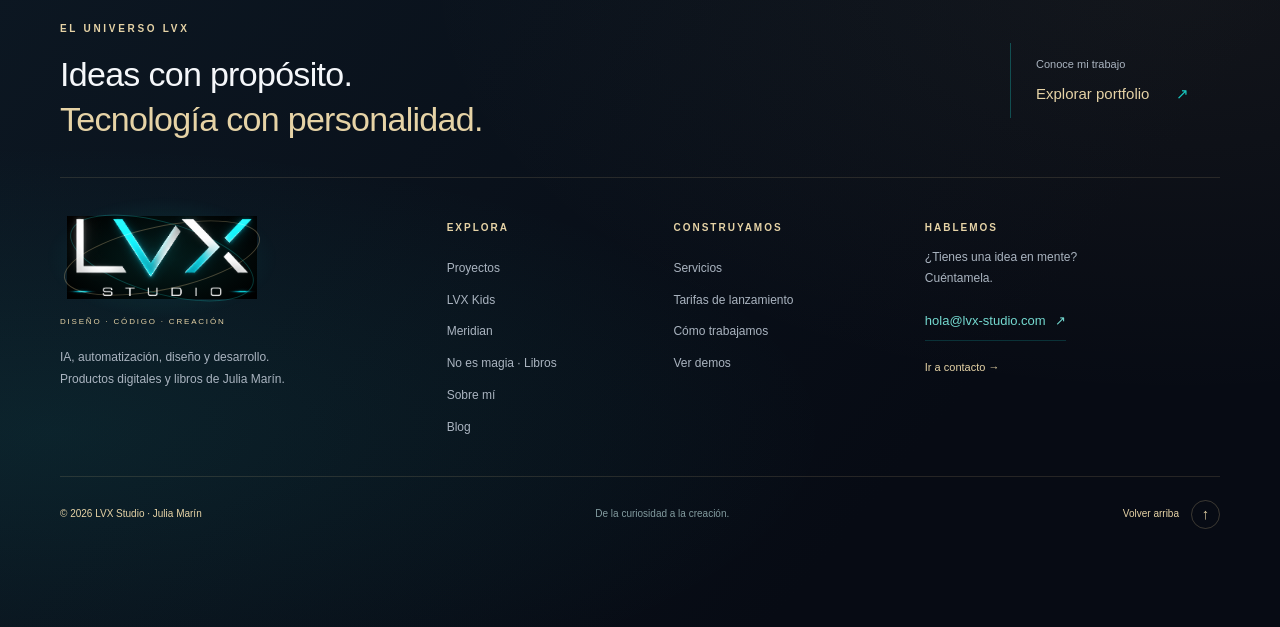
==== commit 90f0ee46: "Add scoped launch pricing for LVX services" ====
--- a/index.html
+++ b/index.html
@@ -4,7 +4,7 @@
 <meta name="theme-color" content="#070b14">
 <link rel="icon" href="/logo.png" type="image/png">
 <link rel="stylesheet" href="/styles.css"></head><body>
-<header><div class="wrap navrow"><a class="header-brand" href="#inicio" aria-label="LVX — Inicio"><span class="header-waves" aria-hidden="true"><i></i><i></i><i></i></span><span class="brand-link"><img class="logo" src="/logo.png" alt="LVX Studio"></span><span class="header-tagline">DISEÑO · CÓDIGO · CREACIÓN</span></a><button type="button" class="mobile-menu-toggle" aria-controls="main-navigation" aria-expanded="false">Menú <span aria-hidden="true">☰</span></button><nav id="main-navigation" aria-label="Navegación principal"><a href="#proyectos">Proyectos</a><a href="#lvx-kids">LVX Kids</a><a href="#servicios">Servicios</a><a href="#libros">Libros</a><a href="#sobre-mi">Sobre mí</a><a href="/blog">Blog</a><a href="#contacto">Contacto</a><a href="https://jm-tech.es/" target="_blank" rel="noopener noreferrer">Portfolio ↗</a></nav><a class="contact-nav" href="#contacto">Hablemos ↗</a></div></header>
+<header><div class="wrap navrow"><a class="header-brand" href="#inicio" aria-label="LVX — Inicio"><span class="header-waves" aria-hidden="true"><i></i><i></i><i></i></span><span class="brand-link"><img class="logo" src="/logo.png" alt="LVX Studio"></span><span class="header-tagline">DISEÑO · CÓDIGO · CREACIÓN</span></a><button type="button" class="mobile-menu-toggle" aria-controls="main-navigation" aria-expanded="false">Menú <span aria-hidden="true">☰</span></button><nav id="main-navigation" aria-label="Navegación principal"><a href="#proyectos">Proyectos</a><a href="#lvx-kids">LVX Kids</a><a href="#servicios">Servicios</a><a href="#como-empezar">Tarifas</a><a href="#libros">Libros</a><a href="#sobre-mi">Sobre mí</a><a href="/blog">Blog</a><a href="#contacto">Contacto</a><a href="https://jm-tech.es/" target="_blank" rel="noopener noreferrer">Portfolio ↗</a></nav><a class="contact-nav" href="#contacto">Hablemos ↗</a></div></header>
 <main><section id="inicio" class="hero"><div class="wrap"><div class="hero-grid"><div><p class="eyebrow">Julia Marín · LVX Studio</p><h1>Ideas que brillan.<br>Tecnología que<br><span>cobra vida.</span></h1><p class="intro">Productos digitales que resuelven problemas. Libros que acercan la tecnología. Un mismo lugar para dar forma a las ideas.</p><div class="actions"><a class="button primary" href="#proyectos">Explorar proyectos <span>↗</span></a><a class="button" href="#libros">Descubrir los libros <span>→</span></a></div></div><div class="hero-stage" aria-label="Universo creativo de LVX"><div class="orbit" aria-hidden="true"></div><div class="stage-logo"><img src="/logo.png" alt="LVX Studio"></div><span class="stage-label">DISEÑO · CÓDIGO · CREACIÓN</span><a class="floating-link float-meridian" href="#meridian"><span class="spark">✦ PRODUCTO DIGITAL</span><strong>MERIDIAN ↗</strong><small>Una visión conectada del negocio</small></a><a class="floating-link float-books" href="#libros"><span class="spark">✧ LIBROS & IDEAS</span><strong>No es magia. Es crear.</strong><small>Descubre la colección →</small></a><span class="floating-link float-code" aria-hidden="true">&lt; ideas /&gt;</span></div></div><div class="skills"><span>DESARROLLO WEB</span><span>UX/UI</span><span>DATOS & AUTOMATIZACIÓN</span><span>CREACIÓN & ESCRITURA</span></div></div></section>
 <section id="proyectos" class="section"><div class="wrap"><div class="section-head"><div><p class="eyebrow">01 / Proyectos</p><h2>Qué puede resolver LVX.</h2></div><p>Casos de citas, correo, reservas y gestión: el problema, la solución y lo que puedes ver hoy.</p></div><div class="project-featured" aria-label="Proyectos destacados">
   <article id="asistente-citas" class="project-spotlight"><div class="project-spotlight-visual brisa-spotlight" aria-hidden="true"><img src="/demos/brisa-logo.svg" alt="" width="76" height="76" loading="lazy"></div><div class="project-spotlight-copy"><p class="eyebrow">Diseño de agente · Ejemplo simulado</p><h3>Brisa</h3><dl class="project-case"><div><dt>Problema</dt><dd>Solicitudes que llegan por mensajes sueltos y obligan a revisar cada detalle.</dd></div><div><dt>Solución</dt><dd>Brisa reúne la petición y prepara una propuesta de cita y respuesta.</dd></div><div><dt>Resultado del ejemplo</dt><dd>En el ejemplo puedes revisar y editar la respuesta antes de aprobarla.</dd></div></dl><div class="project-spotlight-links"><a href="/demos/citas/">Probar ejemplo ↗</a></div></div></article>
@@ -121,9 +121,16 @@
         </div>
       </div>
     </section>
-<section id="como-empezar" class="section start-section" aria-labelledby="start-title"><div class="wrap start-panel">
-  <div><p class="eyebrow">Cómo empezar</p><h2 id="start-title">Cuéntame qué necesitas.</h2><p>Puede ser una web, una herramienta para tu equipo o un agente que te ayude con el trabajo diario. Revisamos tu caso y definimos una propuesta con alcance y presupuesto claros.</p></div>
-  <a class="button primary" href="#contacto">Hablemos de tu idea ↗</a>
+<section id="como-empezar" class="section launch-pricing" aria-labelledby="start-title"><div class="wrap">
+<div class="section-head"><div><p class="eyebrow">Tarifas de lanzamiento · Primeros 3 clientes</p><h2 id="start-title">Empieza por lo que necesitas.</h2></div><p>Un alcance concreto, un precio acordado y una solución que podamos probar contigo antes de entregar.</p></div>
+<div class="launch-grid">
+<article class="launch-card"><p class="eyebrow">Tu primera web</p><h3>Web de una página</h3><p class="launch-price">Desde <strong>390 €</strong> <span>+ IVA</span></p><ul><li>Hasta 5 secciones en una página.</li><li>Diseño adaptado a móvil y ordenador.</li><li>Enlace de contacto y SEO básico.</li><li>Textos e imágenes aportados por el cliente.</li></ul><a class="button" href="mailto:hola@lvx-studio.com?subject=Web%20de%20una%20p%C3%A1gina">Consultar mi web ↗</a></article>
+<article class="launch-card"><p class="eyebrow">Presenta tu negocio</p><h3>Web corporativa</h3><p class="launch-price">Desde <strong>690 €</strong> <span>+ IVA</span></p><ul><li>Hasta 5 páginas.</li><li>Diseño adaptado a móvil y ordenador.</li><li>Formulario de contacto y SEO básico.</li><li>Textos e imágenes aportados por el cliente.</li></ul><a class="button" href="mailto:hola@lvx-studio.com?subject=Web%20corporativa">Consultar mi proyecto ↗</a></article>
+<article class="launch-card"><p class="eyebrow">Simplifica una tarea</p><h3>Automatización sencilla</h3><p class="launch-price">Desde <strong>290 €</strong> <span>+ IVA</span></p><ul><li>Un proceso concreto entre dos herramientas.</li><li>Configuración de un flujo sencillo.</li><li>Pruebas de funcionamiento.</li><li>Guía para utilizarlo.</li></ul><a class="button" href="mailto:hola@lvx-studio.com?subject=Automatizaci%C3%B3n%20sencilla">Contar mi proceso ↗</a></article>
+<article class="launch-card"><p class="eyebrow">Valida una función con IA</p><h3>Piloto de agente IA</h3><p class="launch-price">Desde <strong>690 €</strong> <span>+ IVA</span></p><ul><li>Una tarea concreta y una integración.</li><li>Propuestas con revisión humana.</li><li>Pruebas con casos acordados.</li><li>Guía de uso y límites del piloto.</li></ul><a class="button" href="mailto:hola@lvx-studio.com?subject=Piloto%20de%20agente%20IA">Consultar mi piloto ↗</a></article>
+</div>
+<div class="launch-custom"><div><h3>Aplicaciones y paneles a medida</h3><p>Definimos las funciones, las integraciones y la primera versión antes de valorar el trabajo.</p></div><a class="button" href="#contacto">Pedir presupuesto a medida ↗</a></div>
+<div class="launch-terms"><h3>Qué incluyen estas tarifas</h3><p>Dos rondas de ajustes dentro del alcance acordado y 14 días desde la entrega para corregir errores de lo entregado. Las nuevas funciones se presupuestan aparte.</p><p><strong>Pago único por el trabajo indicado. Precios sin IVA.</strong> Dominio, alojamiento, suscripciones, consumo de IA y mantenimiento no incluidos; se detallan antes de contratar. El panel propio de un agente se presupuesta aparte.</p><p>Oferta de lanzamiento para los primeros tres clientes que contraten un proyecto. El importe final depende del alcance y se acuerda por escrito antes de empezar.</p></div>
 </div></section>
 <section id="proceso" class="section process-section"><div class="wrap">
 <div class="section-head"><div><p class="eyebrow">Proceso</p><h2>De idea a sistema funcionando.</h2></div><p>Un recorrido claro, con decisiones compartidas en cada etapa.</p></div>
@@ -153,7 +160,7 @@
       <p class="footer-brand-description">IA, automatización, diseño y desarrollo.<br>Productos digitales y libros de Julia Marín.</p>
     </div>
     <nav class="footer-nav" aria-labelledby="footer-explore"><h2 id="footer-explore">Explora</h2><a href="#proyectos">Proyectos</a><a href="#lvx-kids">LVX Kids</a><a href="#meridian">Meridian</a><a href="#libros">No es magia · Libros</a><a href="#sobre-mi">Sobre mí</a><a href="/blog">Blog</a></nav>
-    <nav class="footer-nav" aria-labelledby="footer-build"><h2 id="footer-build">Construyamos</h2><a href="#servicios">Servicios</a><a href="#como-empezar">Cómo empezar</a><a href="#proceso">Cómo trabajamos</a><a href="#demo">Ver demos</a></nav>
+    <nav class="footer-nav" aria-labelledby="footer-build"><h2 id="footer-build">Construyamos</h2><a href="#servicios">Servicios</a><a href="#como-empezar">Tarifas de lanzamiento</a><a href="#proceso">Cómo trabajamos</a><a href="#demo">Ver demos</a></nav>
     <div class="footer-talk"><h2>Hablemos</h2><p>¿Tienes una idea en mente?<br>Cuéntamela.</p><a class="footer-email" href="mailto:hola@lvx-studio.com">hola@lvx-studio.com <span aria-hidden="true">↗</span></a><a class="footer-contact-link" href="#contacto">Ir a contacto →</a></div>
   </div>
   <div class="wrap footer-bottom"><span>© 2026 LVX Studio · Julia Marín</span><span class="footer-closing">De la curiosidad a la creación.</span><a href="#inicio" class="footer-up">Volver arriba <span aria-hidden="true">↑</span></a></div>
--- a/styles.css
+++ b/styles.css
@@ -361,3 +361,6 @@
 .project-case{margin:18px 0 20px;display:grid;gap:14px}.project-case div{padding-left:13px;border-left:2px solid #75c9bf55}.project-case dt{font-size:.875rem;font-weight:700;color:var(--mint);margin-bottom:4px}.project-case dd{margin:0;font-size:1rem;line-height:1.55;color:var(--muted)}
 .project-featured #fitreserve .lvx-project-image{height:126px;overflow:hidden;border-bottom:1px solid var(--line)}.project-featured #fitreserve .lvx-project-image img{width:100%;height:100%;object-fit:cover;object-position:top}.project-secondary-grid #smerald .project-spotlight-visual{height:100%;min-height:126px}.project-secondary-grid #smerald .project-spotlight-visual img{max-width:76px}.project-spotlight-copy{min-width:0}
 @media(max-width:620px){.project-featured #fitreserve .lvx-project-image{height:100px}.project-case{gap:12px}.project-secondary-grid .lvx-project-card{grid-template-columns:1fr}.project-secondary-grid .lvx-project-image,.project-secondary-grid #smerald .project-spotlight-visual{height:126px;min-height:0}}
+
+/* Launch prices with an explicit scope for each service. */
+.launch-grid{display:grid;grid-template-columns:repeat(2,minmax(0,1fr));gap:22px}.launch-card{display:flex;flex-direction:column;min-width:0;padding:28px;border:1px solid var(--line);border-radius:18px;background:linear-gradient(140deg,#13232d,#10151f)}.launch-card h3{font-size:1.4rem;margin:0 0 12px}.launch-price{font-size:1rem;color:var(--muted);margin:0 0 20px}.launch-price strong{font-size:2.4rem;letter-spacing:-.04em;color:var(--text);white-space:nowrap}.launch-price span{font-size:.875rem;white-space:nowrap}.launch-card ul{padding-left:20px;margin:0 0 24px;color:var(--muted);font-size:1rem;line-height:1.7}.launch-card .button{margin-top:auto;align-self:flex-start;white-space:normal}.launch-custom{display:flex;align-items:center;justify-content:space-between;gap:24px;margin-top:24px;padding:26px;border:1px solid var(--line);border-radius:18px}.launch-custom h3,.launch-terms h3{margin:0 0 10px}.launch-custom p,.launch-terms p{color:var(--muted);font-size:1rem;line-height:1.65;margin:0 0 12px}.launch-custom .button{flex-shrink:0;white-space:normal}.launch-terms{margin-top:26px;max-width:900px}.launch-terms strong{color:var(--text)}@media(max-width:650px){.launch-grid{grid-template-columns:1fr}.launch-card{padding:23px}.launch-custom{align-items:flex-start;flex-direction:column}.launch-price strong{font-size:2.1rem}}
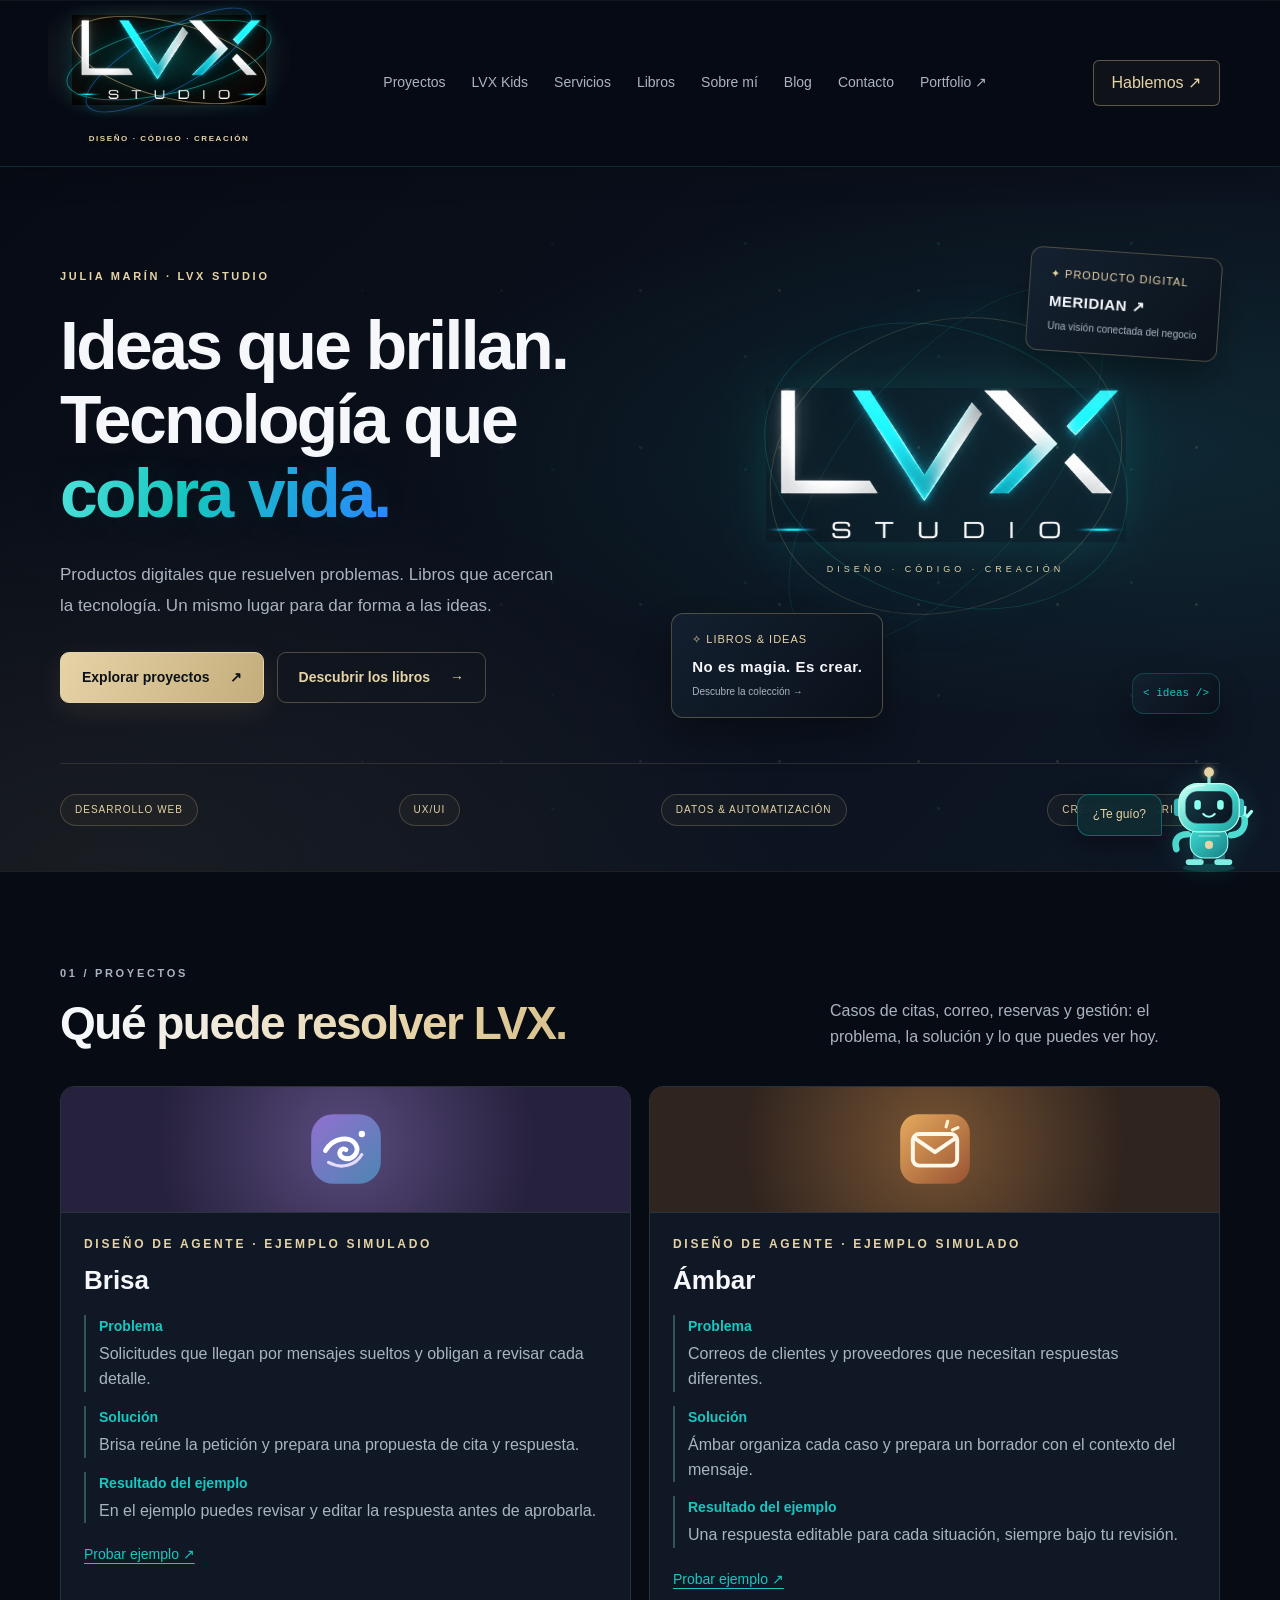
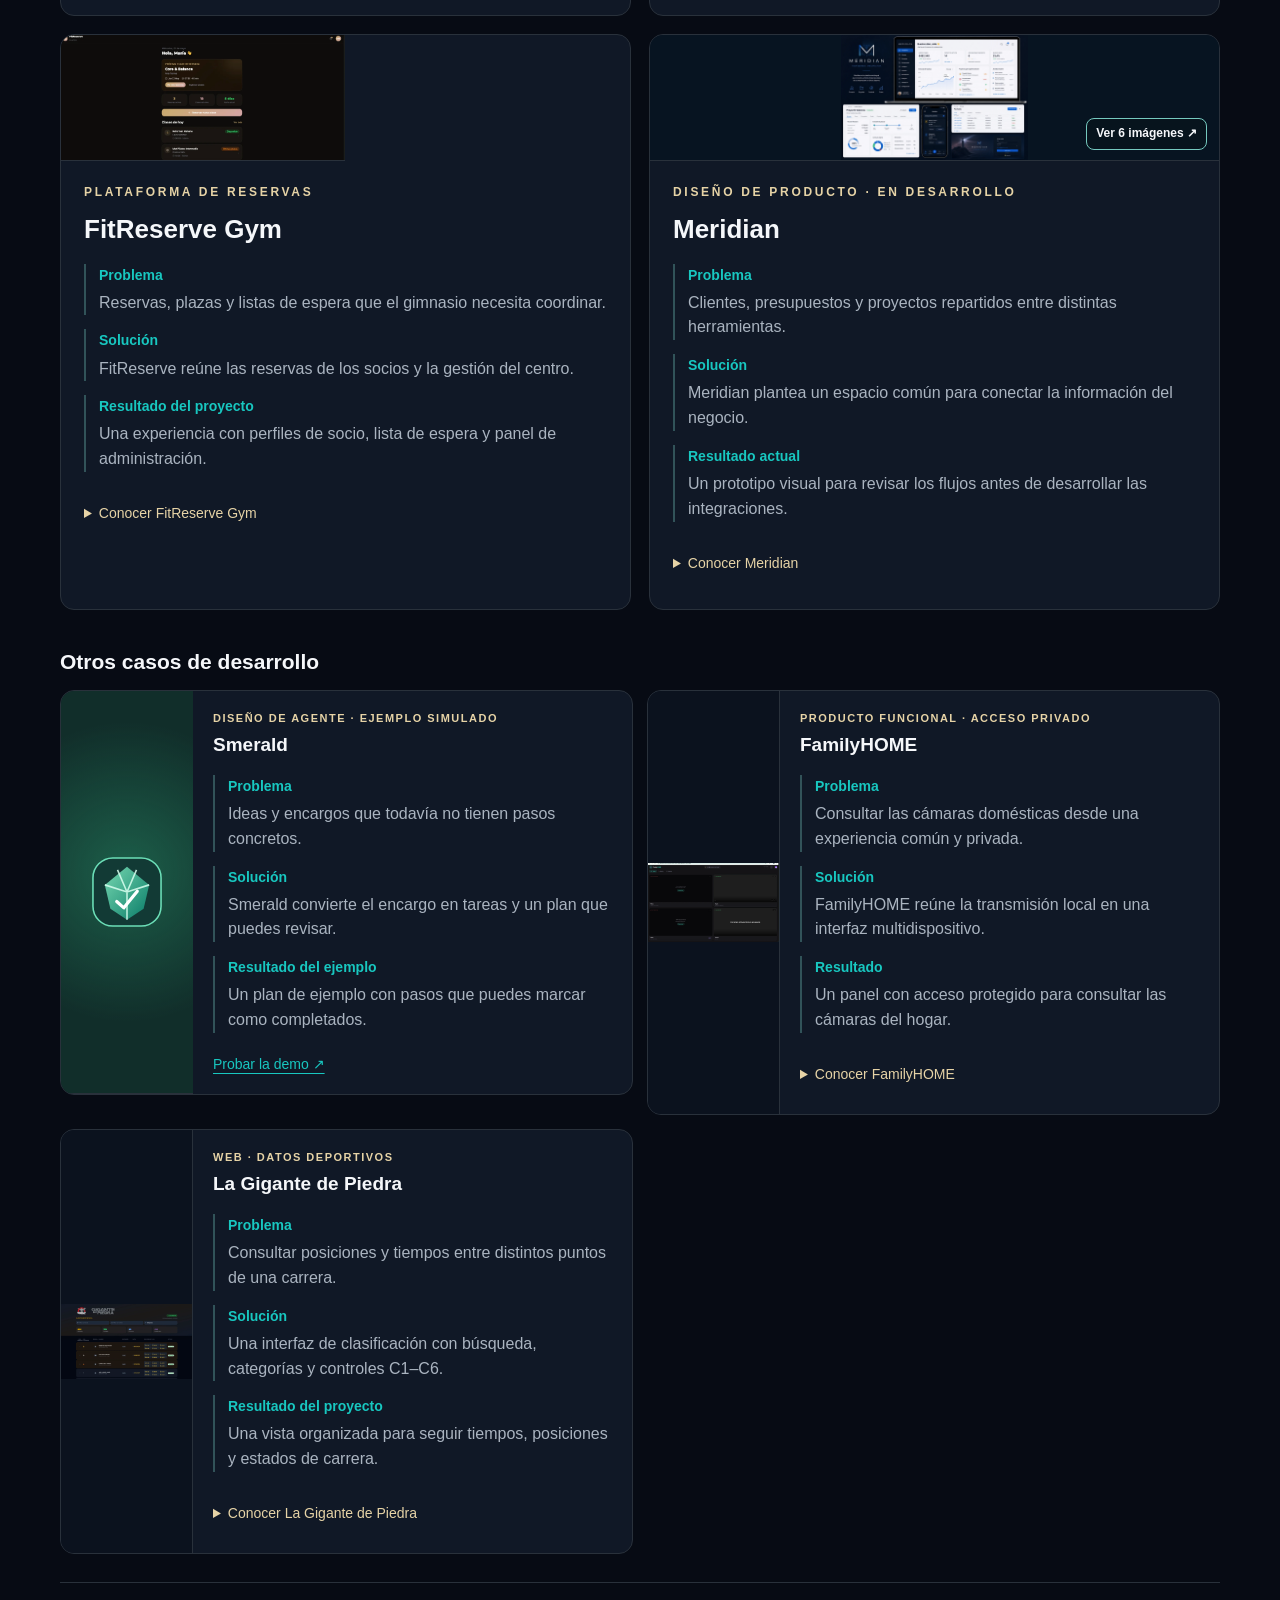
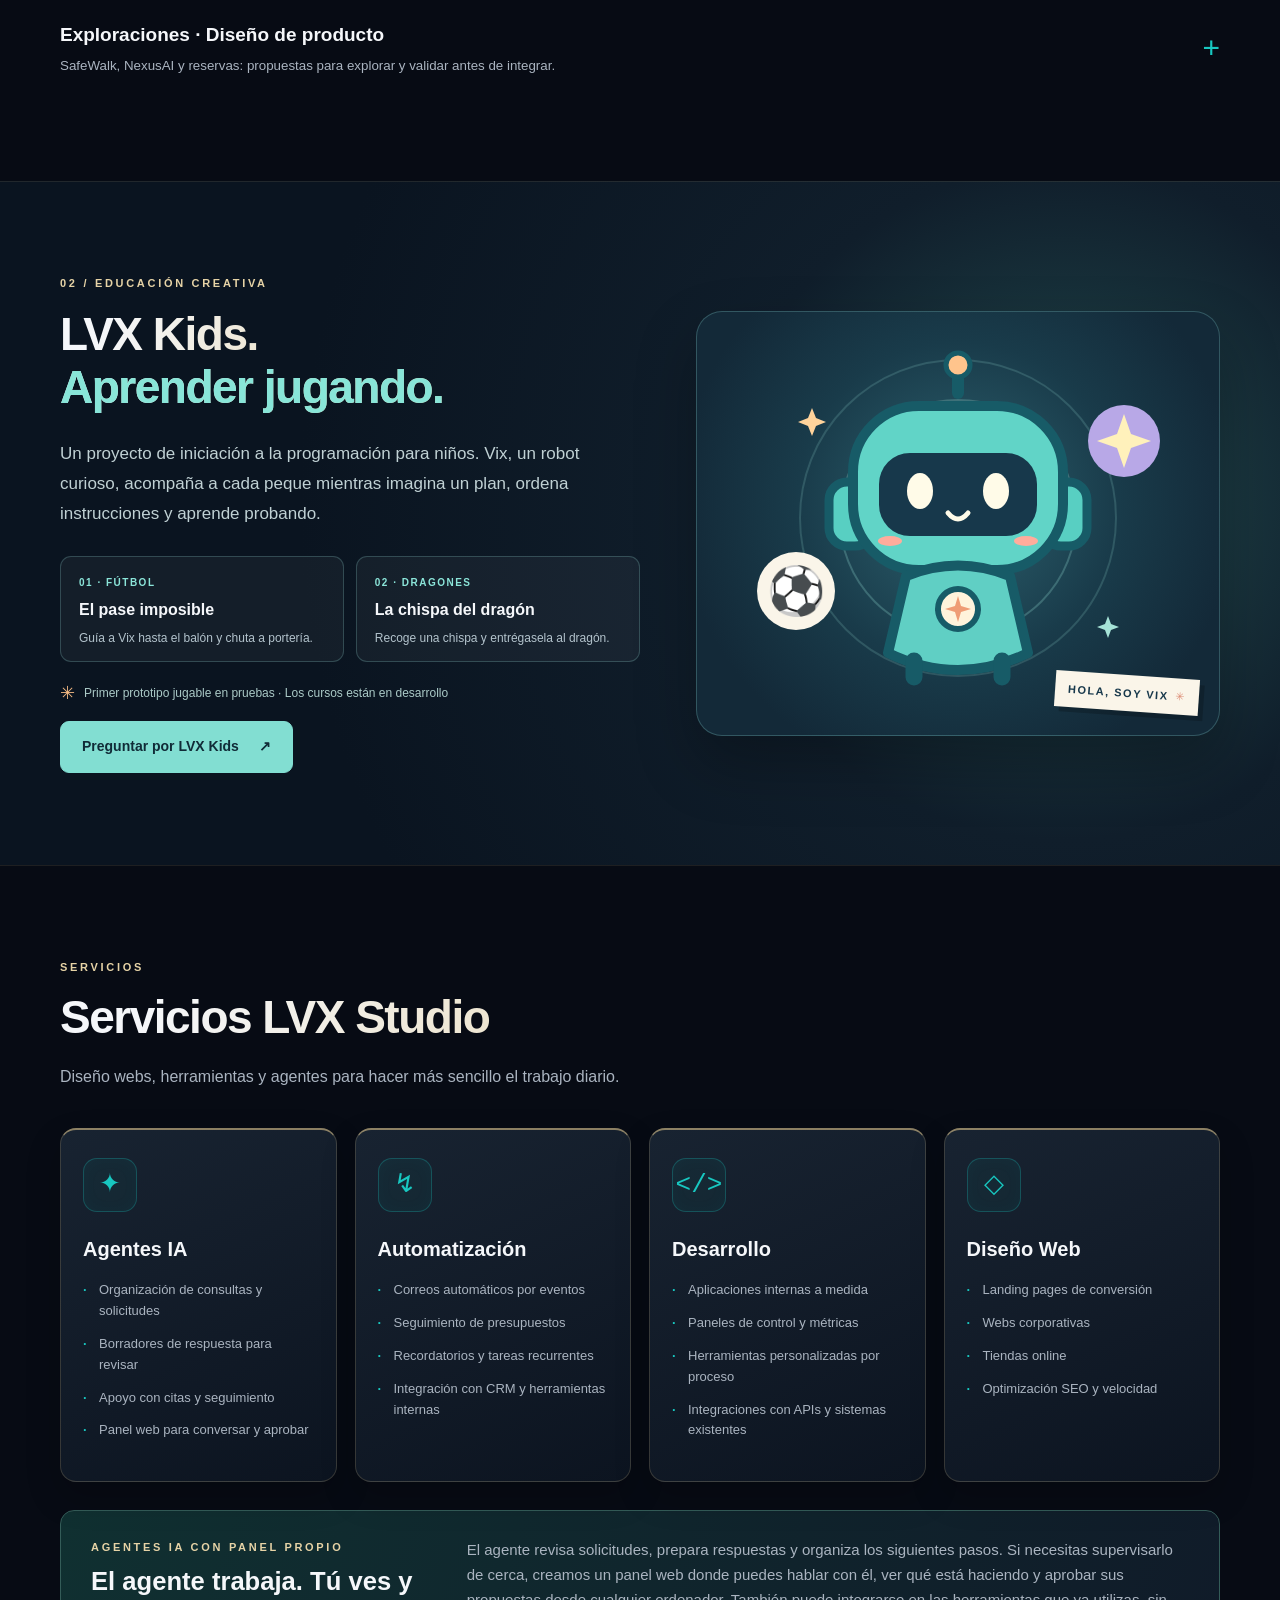
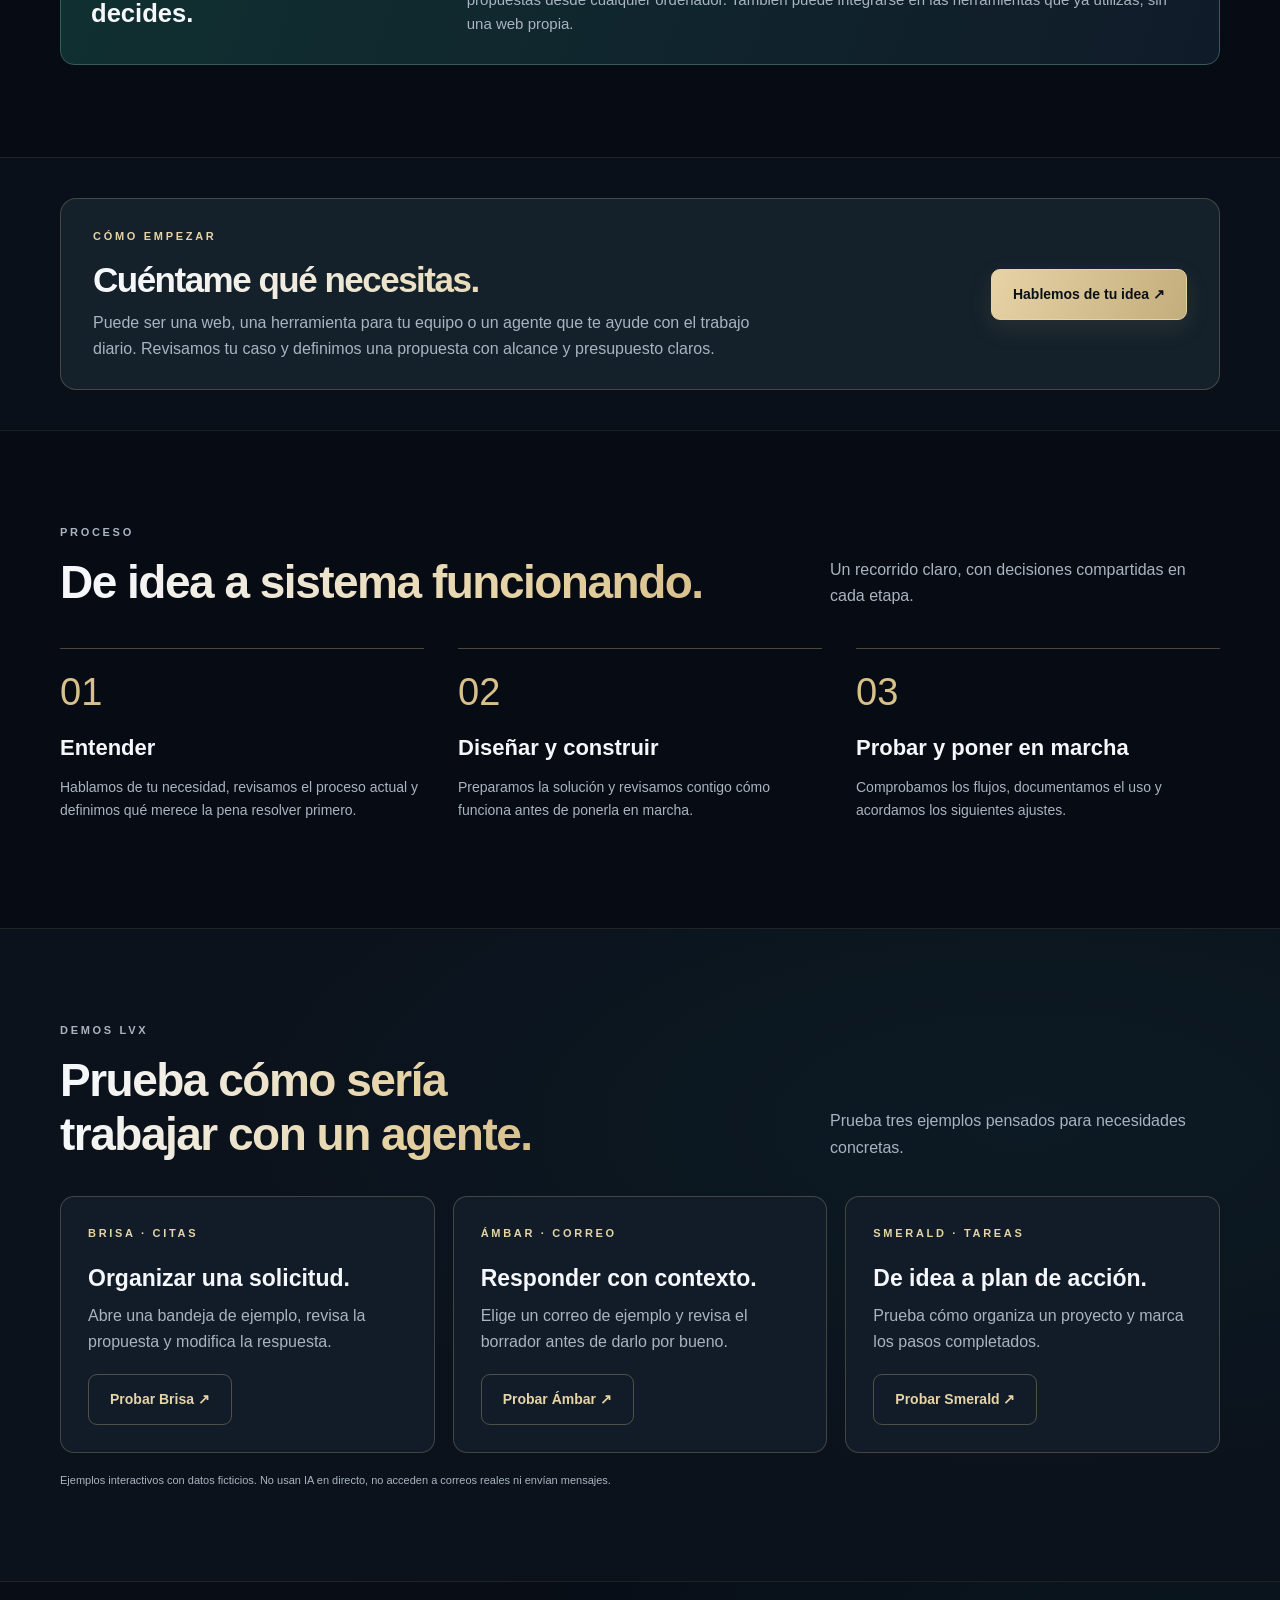
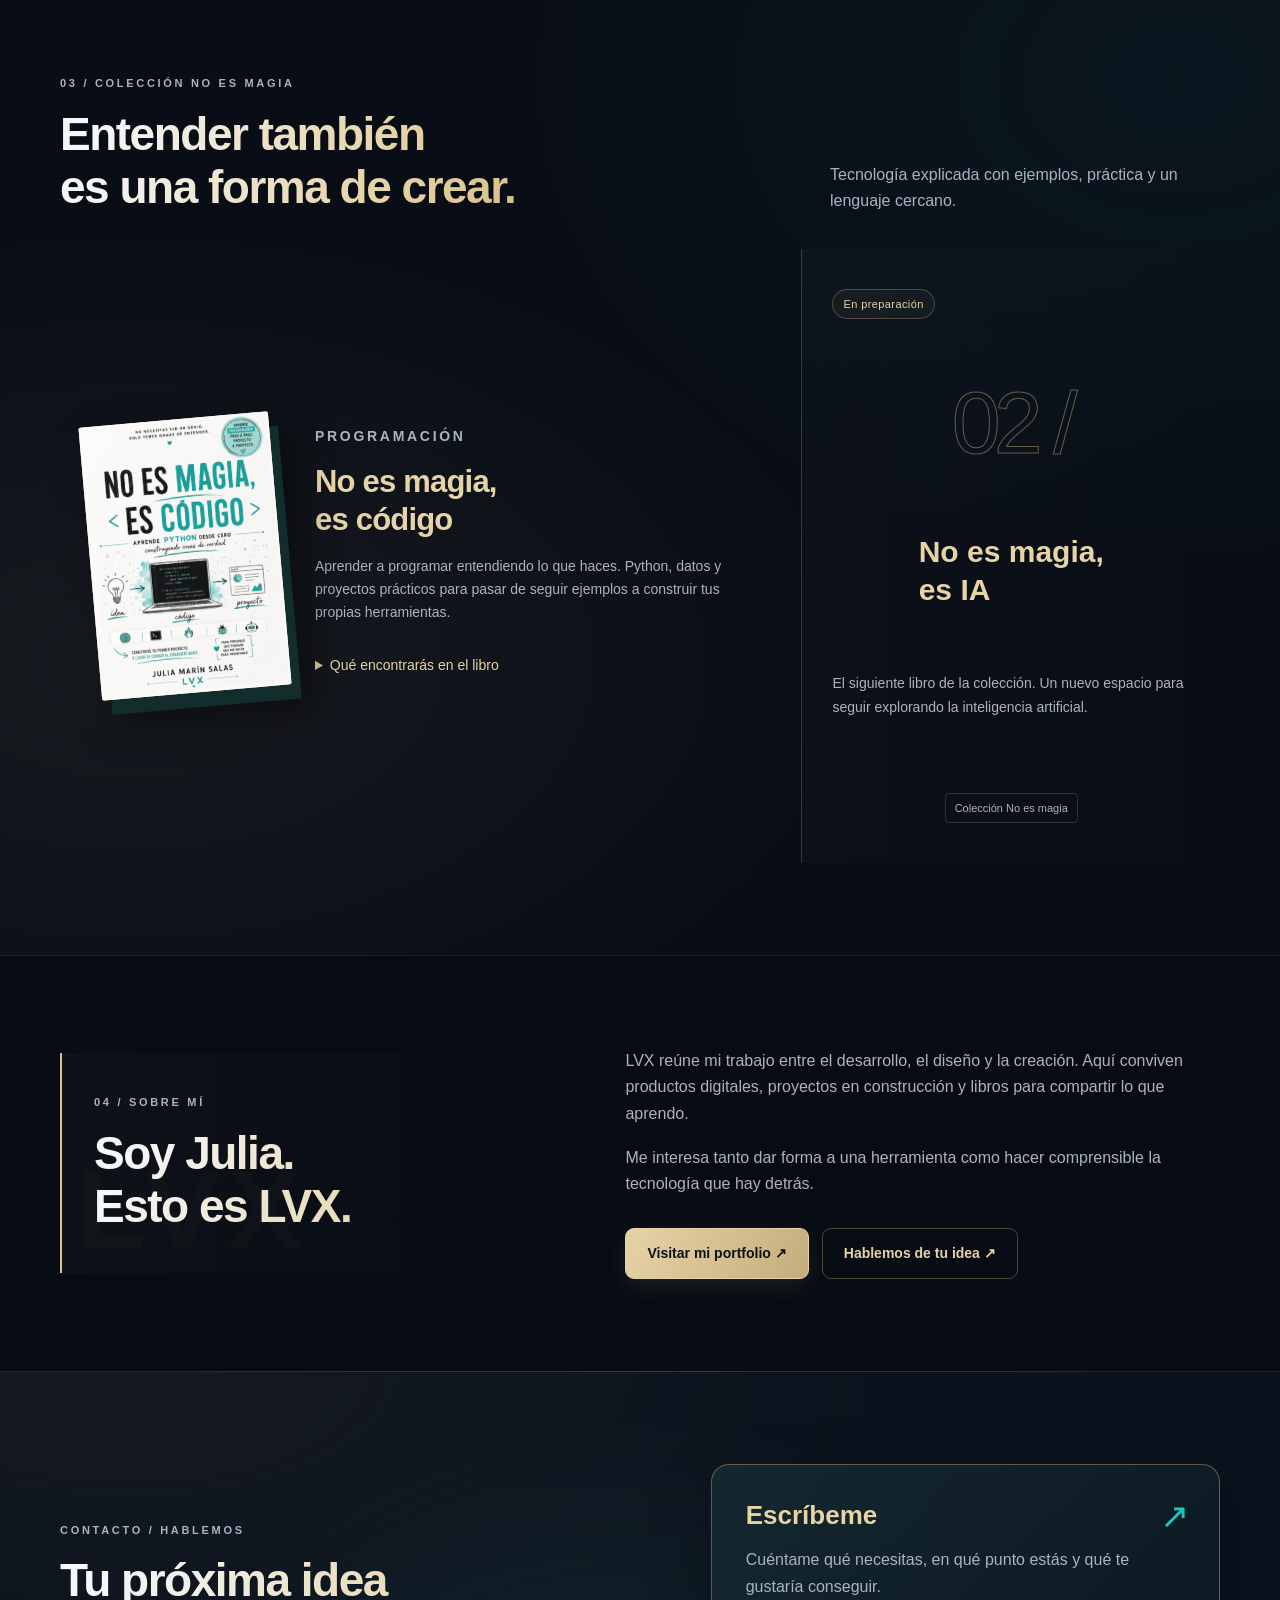
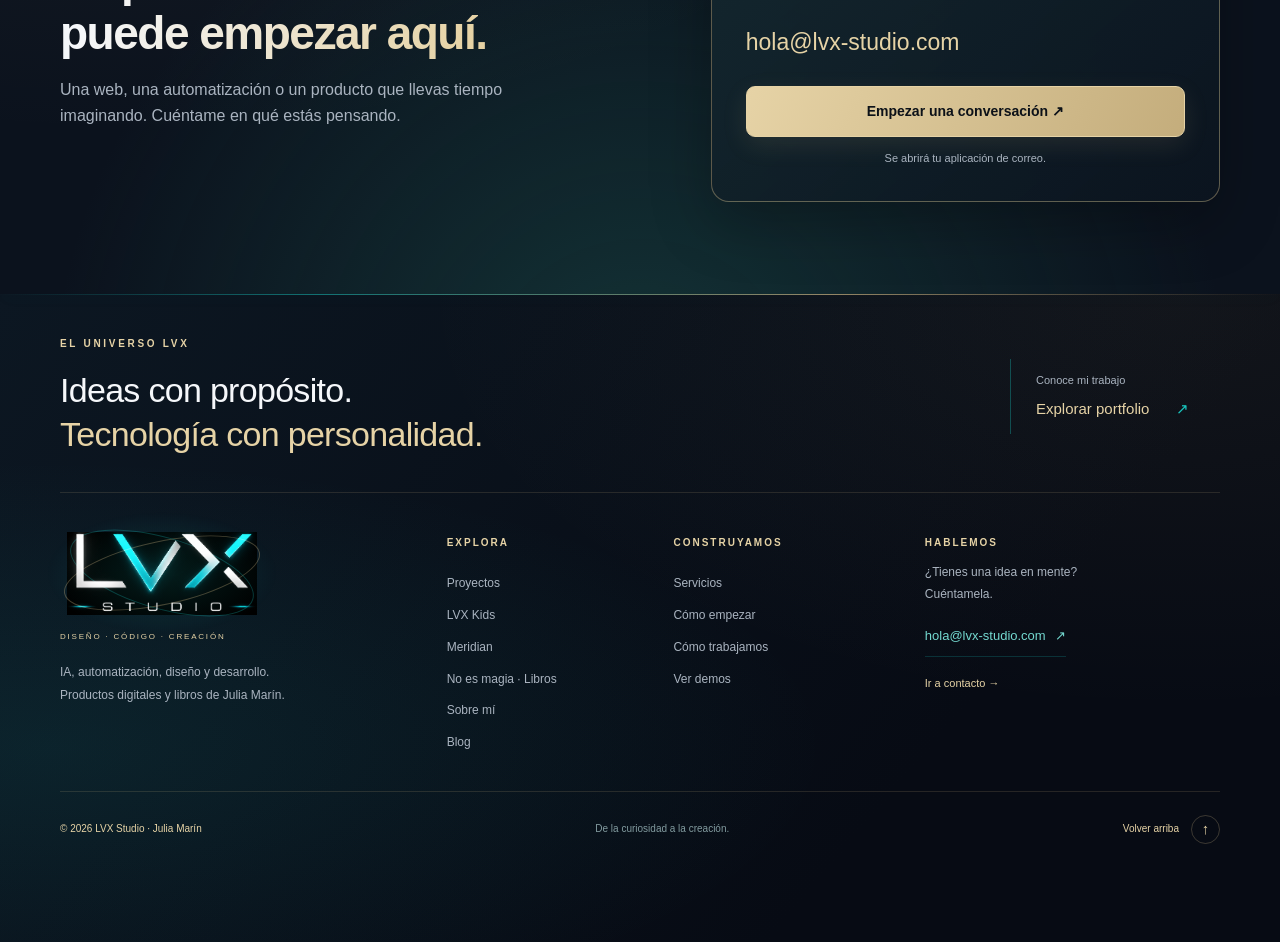
==== commit e34ce793: "Pause public launch pricing and restore contact section" ====
--- a/index.html
+++ b/index.html
@@ -4,7 +4,7 @@
 <meta name="theme-color" content="#070b14">
 <link rel="icon" href="/logo.png" type="image/png">
 <link rel="stylesheet" href="/styles.css"></head><body>
-<header><div class="wrap navrow"><a class="header-brand" href="#inicio" aria-label="LVX — Inicio"><span class="header-waves" aria-hidden="true"><i></i><i></i><i></i></span><span class="brand-link"><img class="logo" src="/logo.png" alt="LVX Studio"></span><span class="header-tagline">DISEÑO · CÓDIGO · CREACIÓN</span></a><button type="button" class="mobile-menu-toggle" aria-controls="main-navigation" aria-expanded="false">Menú <span aria-hidden="true">☰</span></button><nav id="main-navigation" aria-label="Navegación principal"><a href="#proyectos">Proyectos</a><a href="#lvx-kids">LVX Kids</a><a href="#servicios">Servicios</a><a href="#como-empezar">Tarifas</a><a href="#libros">Libros</a><a href="#sobre-mi">Sobre mí</a><a href="/blog">Blog</a><a href="#contacto">Contacto</a><a href="https://jm-tech.es/" target="_blank" rel="noopener noreferrer">Portfolio ↗</a></nav><a class="contact-nav" href="#contacto">Hablemos ↗</a></div></header>
+<header><div class="wrap navrow"><a class="header-brand" href="#inicio" aria-label="LVX — Inicio"><span class="header-waves" aria-hidden="true"><i></i><i></i><i></i></span><span class="brand-link"><img class="logo" src="/logo.png" alt="LVX Studio"></span><span class="header-tagline">DISEÑO · CÓDIGO · CREACIÓN</span></a><button type="button" class="mobile-menu-toggle" aria-controls="main-navigation" aria-expanded="false">Menú <span aria-hidden="true">☰</span></button><nav id="main-navigation" aria-label="Navegación principal"><a href="#proyectos">Proyectos</a><a href="#lvx-kids">LVX Kids</a><a href="#servicios">Servicios</a><a href="#libros">Libros</a><a href="#sobre-mi">Sobre mí</a><a href="/blog">Blog</a><a href="#contacto">Contacto</a><a href="https://jm-tech.es/" target="_blank" rel="noopener noreferrer">Portfolio ↗</a></nav><a class="contact-nav" href="#contacto">Hablemos ↗</a></div></header>
 <main><section id="inicio" class="hero"><div class="wrap"><div class="hero-grid"><div><p class="eyebrow">Julia Marín · LVX Studio</p><h1>Ideas que brillan.<br>Tecnología que<br><span>cobra vida.</span></h1><p class="intro">Productos digitales que resuelven problemas. Libros que acercan la tecnología. Un mismo lugar para dar forma a las ideas.</p><div class="actions"><a class="button primary" href="#proyectos">Explorar proyectos <span>↗</span></a><a class="button" href="#libros">Descubrir los libros <span>→</span></a></div></div><div class="hero-stage" aria-label="Universo creativo de LVX"><div class="orbit" aria-hidden="true"></div><div class="stage-logo"><img src="/logo.png" alt="LVX Studio"></div><span class="stage-label">DISEÑO · CÓDIGO · CREACIÓN</span><a class="floating-link float-meridian" href="#meridian"><span class="spark">✦ PRODUCTO DIGITAL</span><strong>MERIDIAN ↗</strong><small>Una visión conectada del negocio</small></a><a class="floating-link float-books" href="#libros"><span class="spark">✧ LIBROS & IDEAS</span><strong>No es magia. Es crear.</strong><small>Descubre la colección →</small></a><span class="floating-link float-code" aria-hidden="true">&lt; ideas /&gt;</span></div></div><div class="skills"><span>DESARROLLO WEB</span><span>UX/UI</span><span>DATOS & AUTOMATIZACIÓN</span><span>CREACIÓN & ESCRITURA</span></div></div></section>
 <section id="proyectos" class="section"><div class="wrap"><div class="section-head"><div><p class="eyebrow">01 / Proyectos</p><h2>Qué puede resolver LVX.</h2></div><p>Casos de citas, correo, reservas y gestión: el problema, la solución y lo que puedes ver hoy.</p></div><div class="project-featured" aria-label="Proyectos destacados">
   <article id="asistente-citas" class="project-spotlight"><div class="project-spotlight-visual brisa-spotlight" aria-hidden="true"><img src="/demos/brisa-logo.svg" alt="" width="76" height="76" loading="lazy"></div><div class="project-spotlight-copy"><p class="eyebrow">Diseño de agente · Ejemplo simulado</p><h3>Brisa</h3><dl class="project-case"><div><dt>Problema</dt><dd>Solicitudes que llegan por mensajes sueltos y obligan a revisar cada detalle.</dd></div><div><dt>Solución</dt><dd>Brisa reúne la petición y prepara una propuesta de cita y respuesta.</dd></div><div><dt>Resultado del ejemplo</dt><dd>En el ejemplo puedes revisar y editar la respuesta antes de aprobarla.</dd></div></dl><div class="project-spotlight-links"><a href="/demos/citas/">Probar ejemplo ↗</a></div></div></article>
@@ -121,16 +121,9 @@
         </div>
       </div>
     </section>
-<section id="como-empezar" class="section launch-pricing" aria-labelledby="start-title"><div class="wrap">
-<div class="section-head"><div><p class="eyebrow">Tarifas de lanzamiento · Primeros 3 clientes</p><h2 id="start-title">Empieza por lo que necesitas.</h2></div><p>Un alcance concreto, un precio acordado y una solución que podamos probar contigo antes de entregar.</p></div>
-<div class="launch-grid">
-<article class="launch-card"><p class="eyebrow">Tu primera web</p><h3>Web de una página</h3><p class="launch-price">Desde <strong>390 €</strong> <span>+ IVA</span></p><ul><li>Hasta 5 secciones en una página.</li><li>Diseño adaptado a móvil y ordenador.</li><li>Enlace de contacto y SEO básico.</li><li>Textos e imágenes aportados por el cliente.</li></ul><a class="button" href="mailto:hola@lvx-studio.com?subject=Web%20de%20una%20p%C3%A1gina">Consultar mi web ↗</a></article>
-<article class="launch-card"><p class="eyebrow">Presenta tu negocio</p><h3>Web corporativa</h3><p class="launch-price">Desde <strong>690 €</strong> <span>+ IVA</span></p><ul><li>Hasta 5 páginas.</li><li>Diseño adaptado a móvil y ordenador.</li><li>Formulario de contacto y SEO básico.</li><li>Textos e imágenes aportados por el cliente.</li></ul><a class="button" href="mailto:hola@lvx-studio.com?subject=Web%20corporativa">Consultar mi proyecto ↗</a></article>
-<article class="launch-card"><p class="eyebrow">Simplifica una tarea</p><h3>Automatización sencilla</h3><p class="launch-price">Desde <strong>290 €</strong> <span>+ IVA</span></p><ul><li>Un proceso concreto entre dos herramientas.</li><li>Configuración de un flujo sencillo.</li><li>Pruebas de funcionamiento.</li><li>Guía para utilizarlo.</li></ul><a class="button" href="mailto:hola@lvx-studio.com?subject=Automatizaci%C3%B3n%20sencilla">Contar mi proceso ↗</a></article>
-<article class="launch-card"><p class="eyebrow">Valida una función con IA</p><h3>Piloto de agente IA</h3><p class="launch-price">Desde <strong>690 €</strong> <span>+ IVA</span></p><ul><li>Una tarea concreta y una integración.</li><li>Propuestas con revisión humana.</li><li>Pruebas con casos acordados.</li><li>Guía de uso y límites del piloto.</li></ul><a class="button" href="mailto:hola@lvx-studio.com?subject=Piloto%20de%20agente%20IA">Consultar mi piloto ↗</a></article>
-</div>
-<div class="launch-custom"><div><h3>Aplicaciones y paneles a medida</h3><p>Definimos las funciones, las integraciones y la primera versión antes de valorar el trabajo.</p></div><a class="button" href="#contacto">Pedir presupuesto a medida ↗</a></div>
-<div class="launch-terms"><h3>Qué incluyen estas tarifas</h3><p>Dos rondas de ajustes dentro del alcance acordado y 14 días desde la entrega para corregir errores de lo entregado. Las nuevas funciones se presupuestan aparte.</p><p><strong>Pago único por el trabajo indicado. Precios sin IVA.</strong> Dominio, alojamiento, suscripciones, consumo de IA y mantenimiento no incluidos; se detallan antes de contratar. El panel propio de un agente se presupuesta aparte.</p><p>Oferta de lanzamiento para los primeros tres clientes que contraten un proyecto. El importe final depende del alcance y se acuerda por escrito antes de empezar.</p></div>
+<section id="como-empezar" class="section start-section" aria-labelledby="start-title"><div class="wrap start-panel">
+  <div><p class="eyebrow">Cómo empezar</p><h2 id="start-title">Cuéntame qué necesitas.</h2><p>Puede ser una web, una herramienta para tu equipo o un agente que te ayude con el trabajo diario. Revisamos tu caso y definimos una propuesta con alcance y presupuesto claros.</p></div>
+  <a class="button primary" href="#contacto">Hablemos de tu idea ↗</a>
 </div></section>
 <section id="proceso" class="section process-section"><div class="wrap">
 <div class="section-head"><div><p class="eyebrow">Proceso</p><h2>De idea a sistema funcionando.</h2></div><p>Un recorrido claro, con decisiones compartidas en cada etapa.</p></div>
@@ -160,7 +153,7 @@
       <p class="footer-brand-description">IA, automatización, diseño y desarrollo.<br>Productos digitales y libros de Julia Marín.</p>
     </div>
     <nav class="footer-nav" aria-labelledby="footer-explore"><h2 id="footer-explore">Explora</h2><a href="#proyectos">Proyectos</a><a href="#lvx-kids">LVX Kids</a><a href="#meridian">Meridian</a><a href="#libros">No es magia · Libros</a><a href="#sobre-mi">Sobre mí</a><a href="/blog">Blog</a></nav>
-    <nav class="footer-nav" aria-labelledby="footer-build"><h2 id="footer-build">Construyamos</h2><a href="#servicios">Servicios</a><a href="#como-empezar">Tarifas de lanzamiento</a><a href="#proceso">Cómo trabajamos</a><a href="#demo">Ver demos</a></nav>
+    <nav class="footer-nav" aria-labelledby="footer-build"><h2 id="footer-build">Construyamos</h2><a href="#servicios">Servicios</a><a href="#como-empezar">Cómo empezar</a><a href="#proceso">Cómo trabajamos</a><a href="#demo">Ver demos</a></nav>
     <div class="footer-talk"><h2>Hablemos</h2><p>¿Tienes una idea en mente?<br>Cuéntamela.</p><a class="footer-email" href="mailto:hola@lvx-studio.com">hola@lvx-studio.com <span aria-hidden="true">↗</span></a><a class="footer-contact-link" href="#contacto">Ir a contacto →</a></div>
   </div>
   <div class="wrap footer-bottom"><span>© 2026 LVX Studio · Julia Marín</span><span class="footer-closing">De la curiosidad a la creación.</span><a href="#inicio" class="footer-up">Volver arriba <span aria-hidden="true">↑</span></a></div>
--- a/styles.css
+++ b/styles.css
@@ -361,6 +361,3 @@
 .project-case{margin:18px 0 20px;display:grid;gap:14px}.project-case div{padding-left:13px;border-left:2px solid #75c9bf55}.project-case dt{font-size:.875rem;font-weight:700;color:var(--mint);margin-bottom:4px}.project-case dd{margin:0;font-size:1rem;line-height:1.55;color:var(--muted)}
 .project-featured #fitreserve .lvx-project-image{height:126px;overflow:hidden;border-bottom:1px solid var(--line)}.project-featured #fitreserve .lvx-project-image img{width:100%;height:100%;object-fit:cover;object-position:top}.project-secondary-grid #smerald .project-spotlight-visual{height:100%;min-height:126px}.project-secondary-grid #smerald .project-spotlight-visual img{max-width:76px}.project-spotlight-copy{min-width:0}
 @media(max-width:620px){.project-featured #fitreserve .lvx-project-image{height:100px}.project-case{gap:12px}.project-secondary-grid .lvx-project-card{grid-template-columns:1fr}.project-secondary-grid .lvx-project-image,.project-secondary-grid #smerald .project-spotlight-visual{height:126px;min-height:0}}
-
-/* Launch prices with an explicit scope for each service. */
-.launch-grid{display:grid;grid-template-columns:repeat(2,minmax(0,1fr));gap:22px}.launch-card{display:flex;flex-direction:column;min-width:0;padding:28px;border:1px solid var(--line);border-radius:18px;background:linear-gradient(140deg,#13232d,#10151f)}.launch-card h3{font-size:1.4rem;margin:0 0 12px}.launch-price{font-size:1rem;color:var(--muted);margin:0 0 20px}.launch-price strong{font-size:2.4rem;letter-spacing:-.04em;color:var(--text);white-space:nowrap}.launch-price span{font-size:.875rem;white-space:nowrap}.launch-card ul{padding-left:20px;margin:0 0 24px;color:var(--muted);font-size:1rem;line-height:1.7}.launch-card .button{margin-top:auto;align-self:flex-start;white-space:normal}.launch-custom{display:flex;align-items:center;justify-content:space-between;gap:24px;margin-top:24px;padding:26px;border:1px solid var(--line);border-radius:18px}.launch-custom h3,.launch-terms h3{margin:0 0 10px}.launch-custom p,.launch-terms p{color:var(--muted);font-size:1rem;line-height:1.65;margin:0 0 12px}.launch-custom .button{flex-shrink:0;white-space:normal}.launch-terms{margin-top:26px;max-width:900px}.launch-terms strong{color:var(--text)}@media(max-width:650px){.launch-grid{grid-template-columns:1fr}.launch-card{padding:23px}.launch-custom{align-items:flex-start;flex-direction:column}.launch-price strong{font-size:2.1rem}}
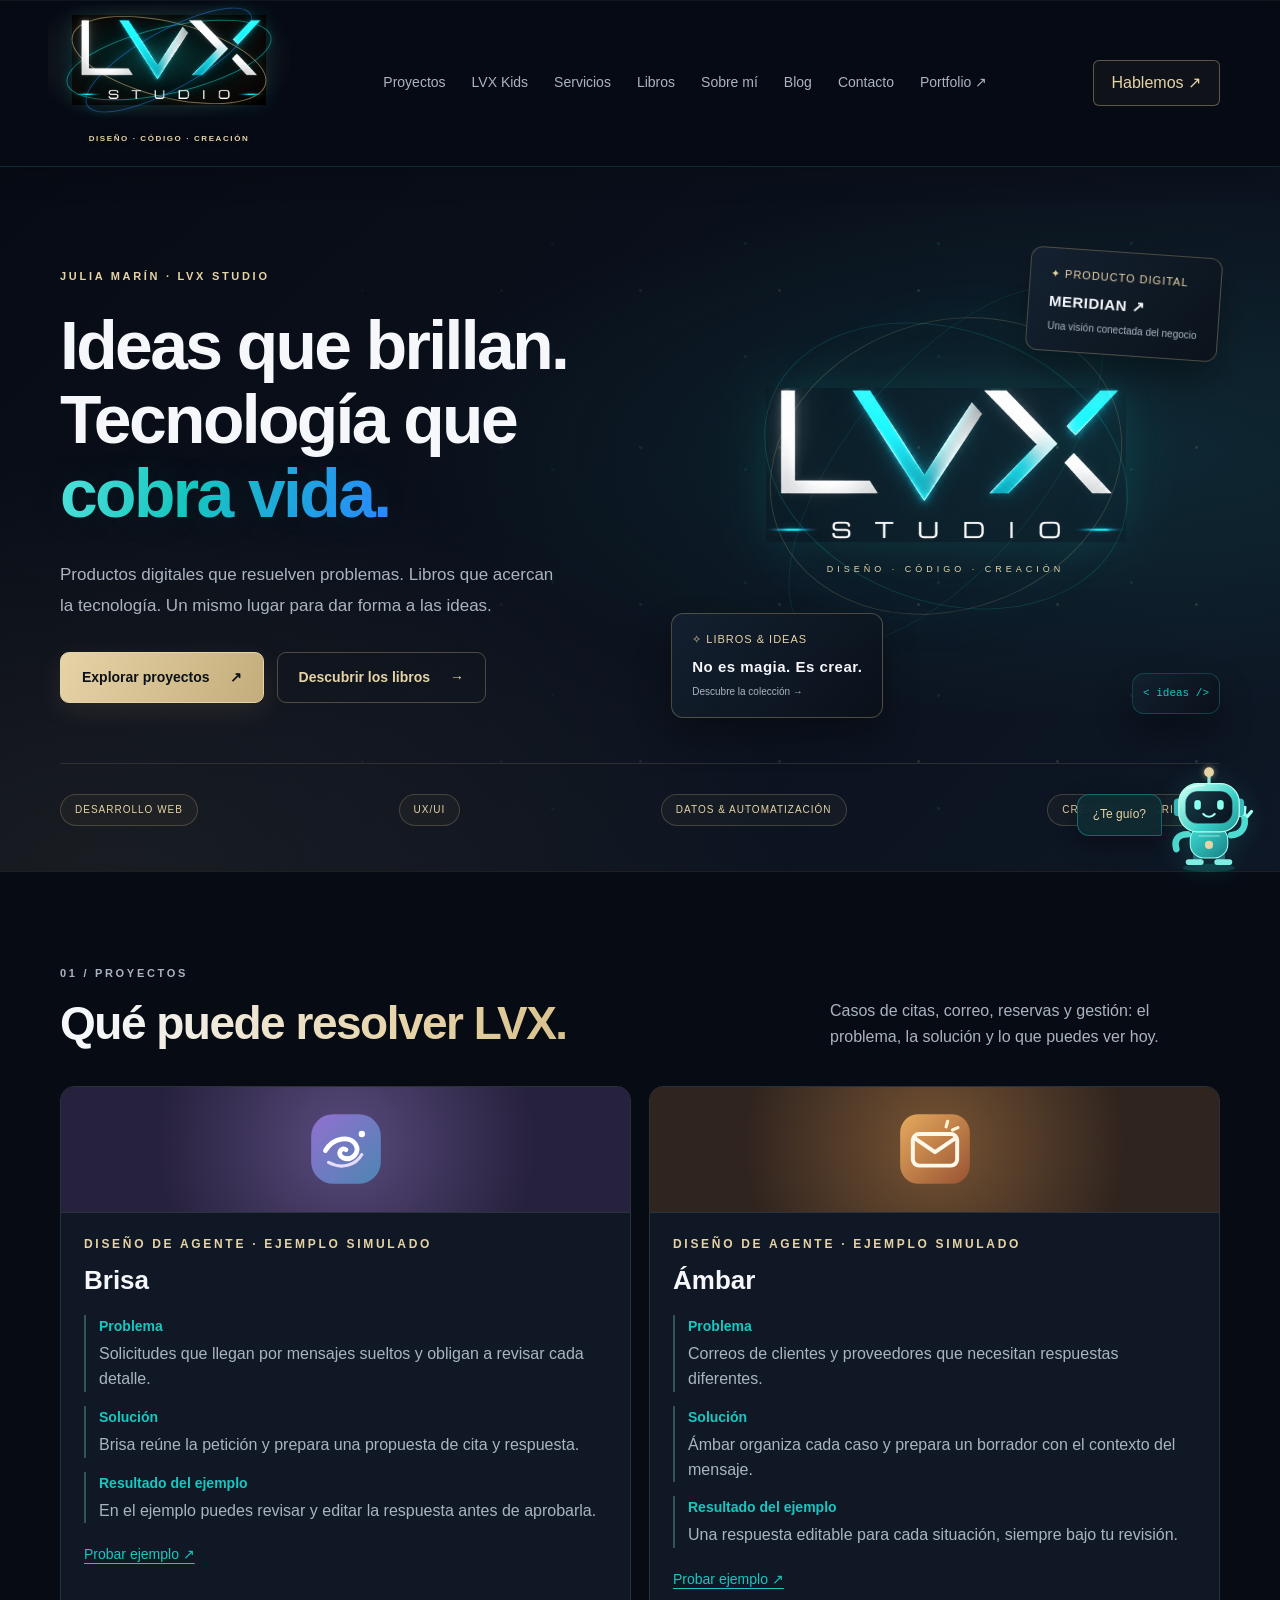
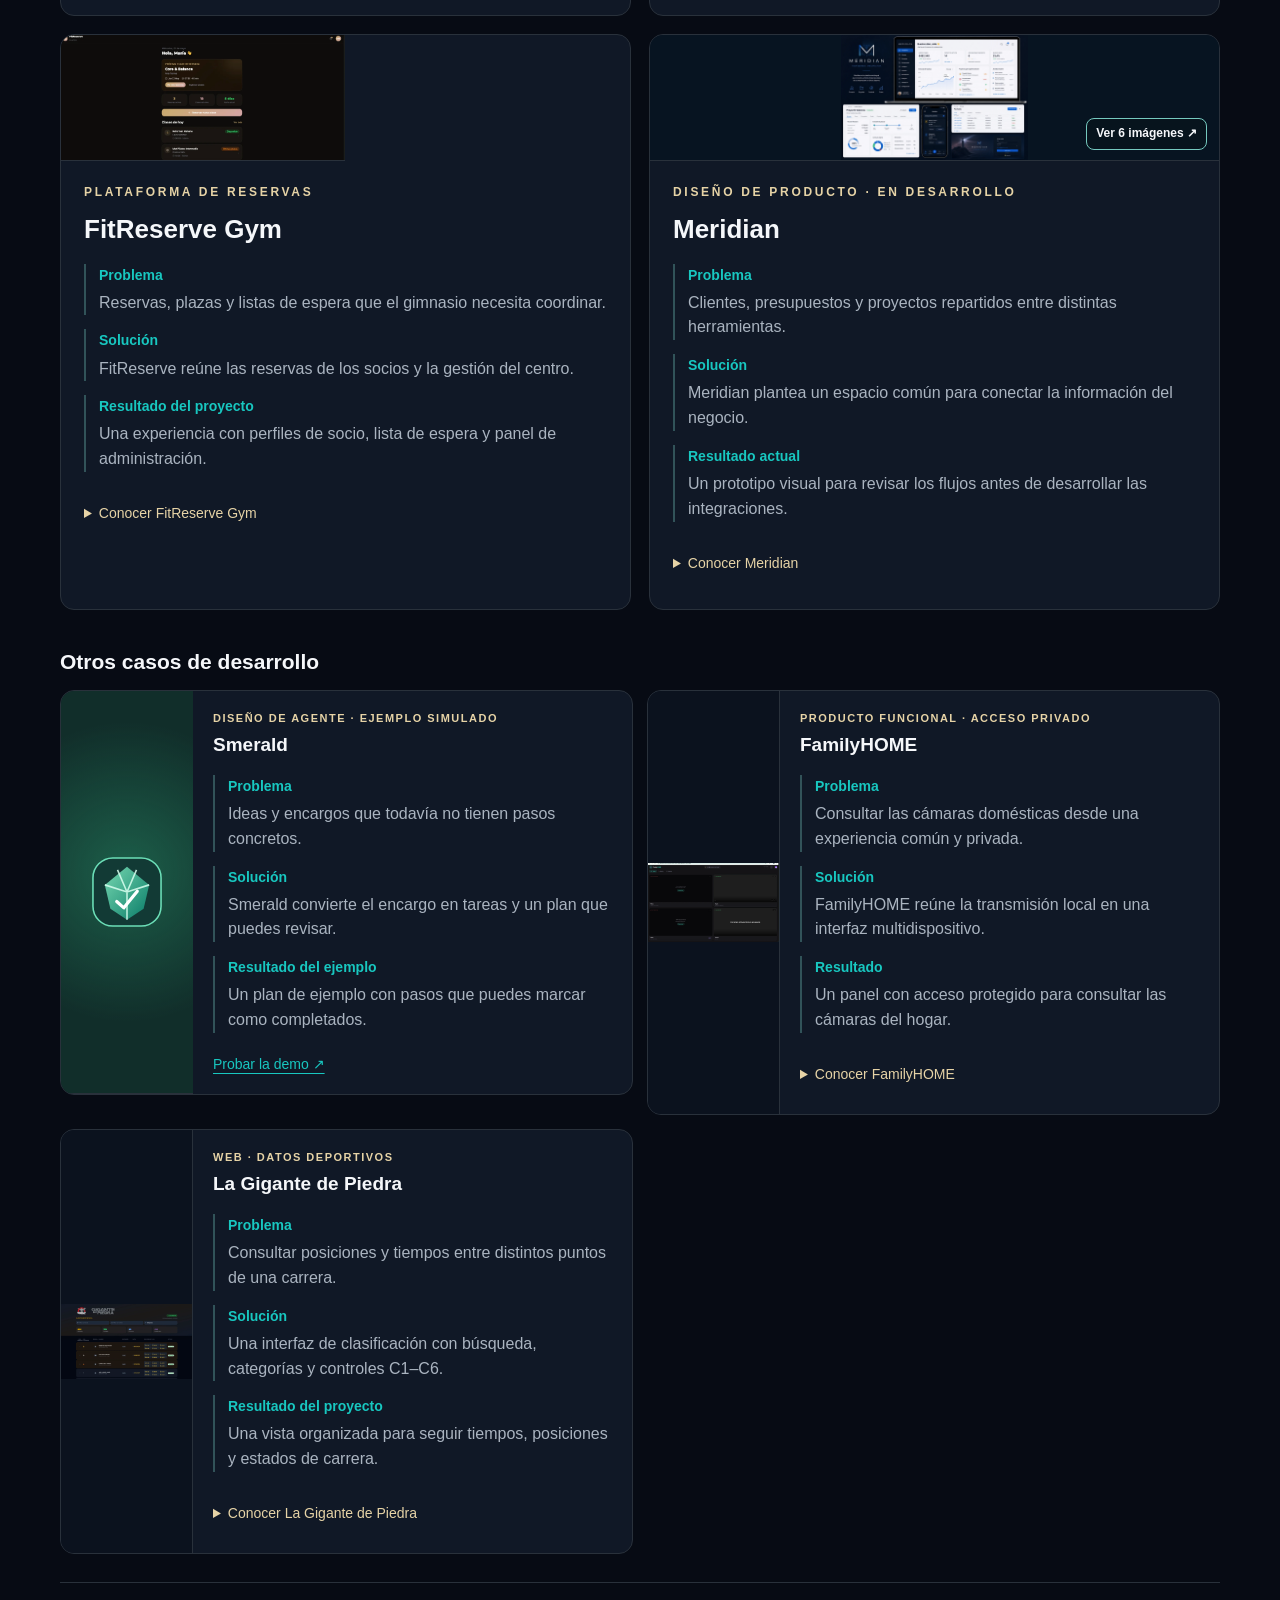
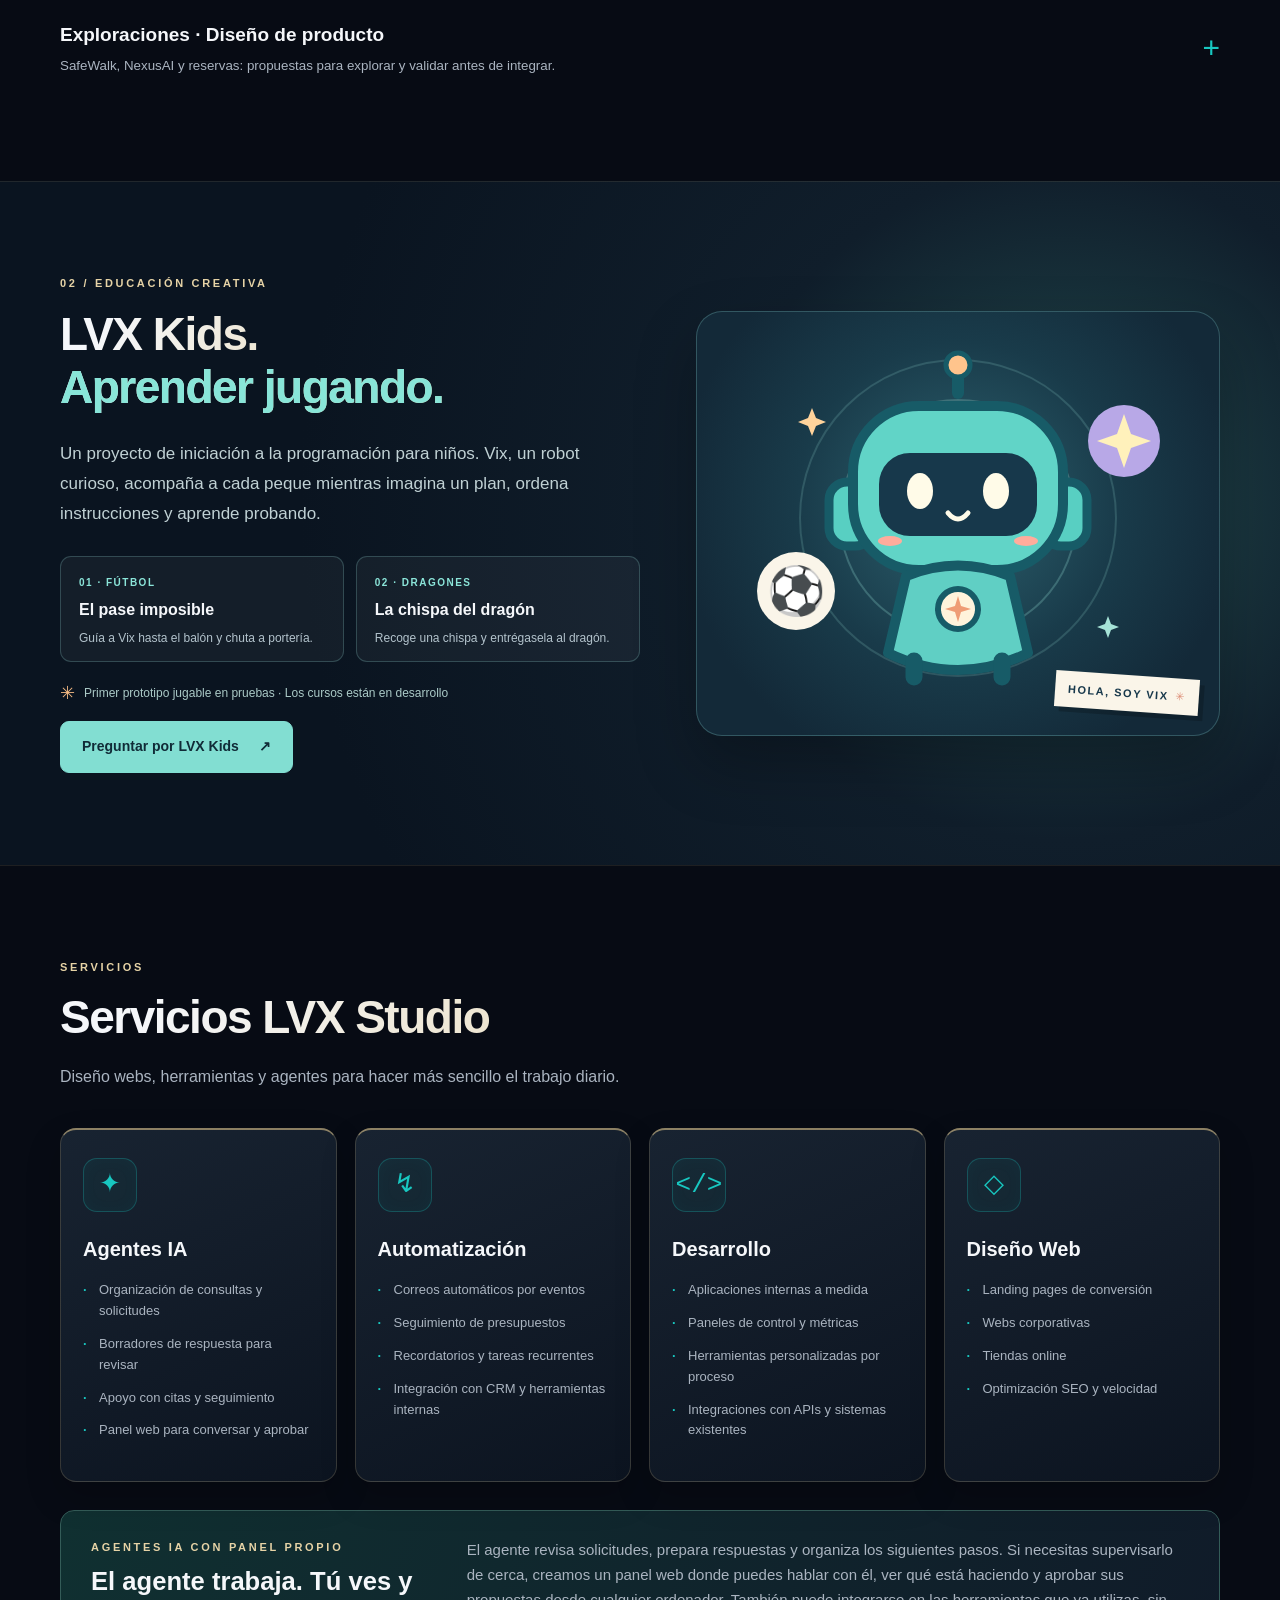
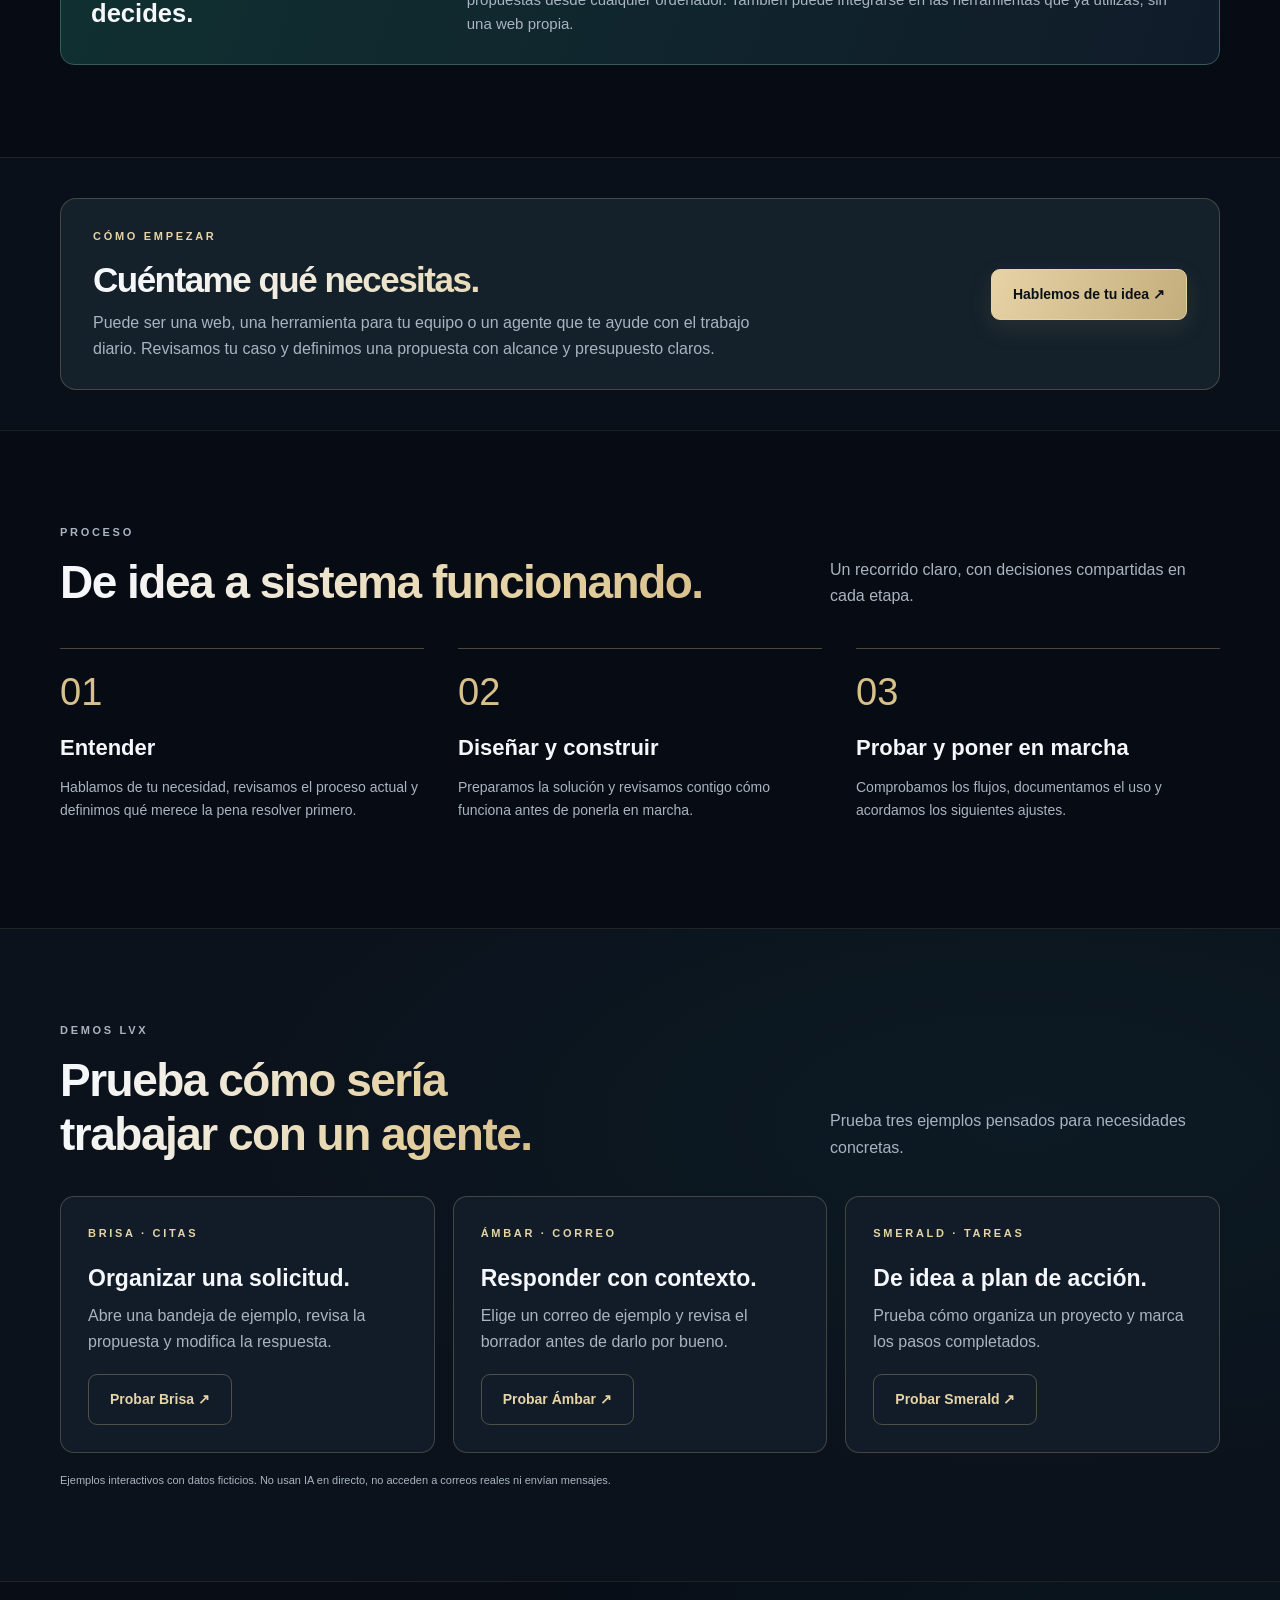
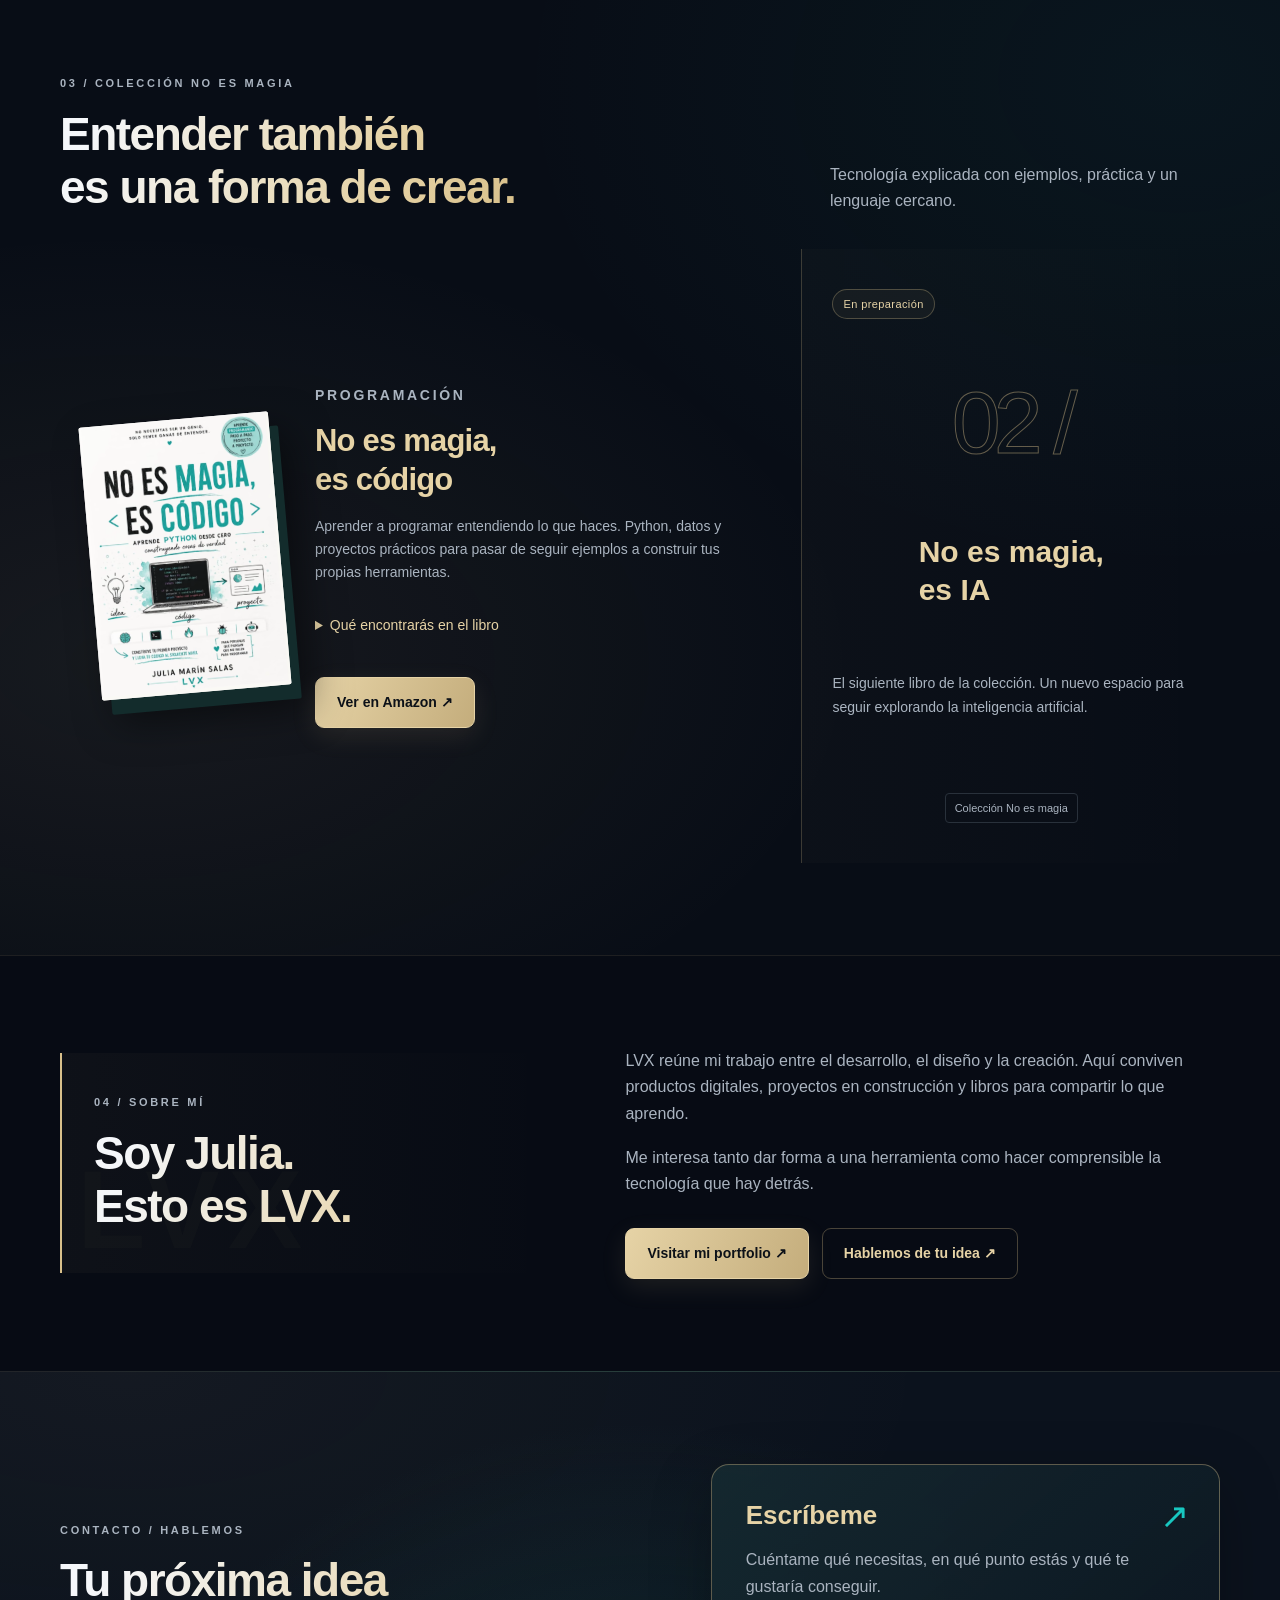
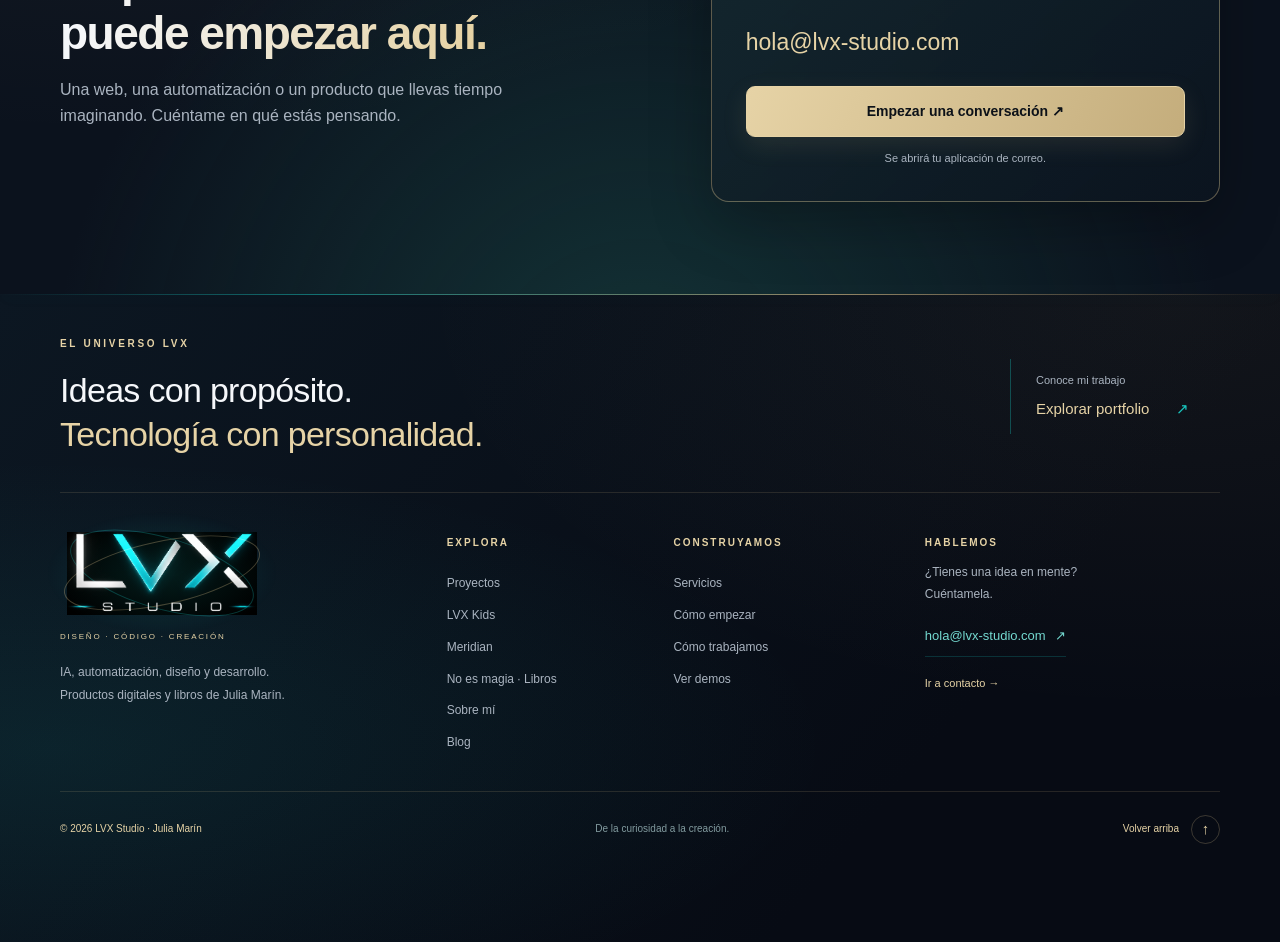
==== commit cc4a50d0: "Add Amazon link to No es magia es codigo book" ====
--- a/index.html
+++ b/index.html
@@ -139,7 +139,7 @@
   <p class="demo-disclosure">Ejemplos interactivos con datos ficticios. No usan IA en directo, no acceden a correos reales ni envían mensajes.</p>
 </div></section>
 
-<section id="libros" class="section books"><div class="wrap"><div class="section-head"><div><p class="eyebrow">03 / Colección No es magia</p><h2>Entender también<br>es una forma de crear.</h2></div><p>Tecnología explicada con ejemplos, práctica y un lenguaje cercano.</p></div><div class="book-grid"><article class="book-card"><div class="book-cover-original"><img src="/libro-portada.png" alt="Portada de No es magia, es código, de Julia Marín Salas. Aprende Python desde cero construyendo cosas de verdad."></div><div class="book-copy"><p class="eyebrow">Programación</p><h3>No es magia,<br>es código</h3><p>Aprender a programar entendiendo lo que haces. Python, datos y proyectos prácticos para pasar de seguir ejemplos a construir tus propias herramientas.</p><details class="details"><summary>Qué encontrarás en el libro</summary><ul><li>Práctica con Python y resolución de errores.</li><li>Análisis de datos y visualizaciones.</li><li>Uso de IA como apoyo al aprendizaje.</li><li>MoneyFlow: un proyecto para gestionar ingresos y gastos.</li><li>25 retos para practicar por tu cuenta.</li></ul></details></div></article><article class="book-card next"><span class="badge">En preparación</span><p class="next-number">02 /</p><h3>No es magia,<br>es IA</h3><p>El siguiente libro de la colección. Un nuevo espacio para seguir explorando la inteligencia artificial.</p><div class="tags"><span>Colección No es magia</span></div></article></div></div></section>
+<section id="libros" class="section books"><div class="wrap"><div class="section-head"><div><p class="eyebrow">03 / Colección No es magia</p><h2>Entender también<br>es una forma de crear.</h2></div><p>Tecnología explicada con ejemplos, práctica y un lenguaje cercano.</p></div><div class="book-grid"><article class="book-card"><div class="book-cover-original"><img src="/libro-portada.png" alt="Portada de No es magia, es código, de Julia Marín Salas. Aprende Python desde cero construyendo cosas de verdad."></div><div class="book-copy"><p class="eyebrow">Programación</p><h3>No es magia,<br>es código</h3><p>Aprender a programar entendiendo lo que haces. Python, datos y proyectos prácticos para pasar de seguir ejemplos a construir tus propias herramientas.</p><details class="details"><summary>Qué encontrarás en el libro</summary><ul><li>Práctica con Python y resolución de errores.</li><li>Análisis de datos y visualizaciones.</li><li>Uso de IA como apoyo al aprendizaje.</li><li>MoneyFlow: un proyecto para gestionar ingresos y gastos.</li><li>25 retos para practicar por tu cuenta.</li></ul></details><div class="actions"><a class="button primary" href="https://www.amazon.es/dp/B0HHZQKYH1" target="_blank" rel="noopener noreferrer">Ver en Amazon ↗</a></div></div></article><article class="book-card next"><span class="badge">En preparación</span><p class="next-number">02 /</p><h3>No es magia,<br>es IA</h3><p>El siguiente libro de la colección. Un nuevo espacio para seguir explorando la inteligencia artificial.</p><div class="tags"><span>Colección No es magia</span></div></article></div></div></section>
 <section id="sobre-mi" class="section"><div class="wrap about-grid"><div><p class="eyebrow">04 / Sobre mí</p><h2>Soy Julia.<br>Esto es LVX.</h2></div><div><p>LVX reúne mi trabajo entre el desarrollo, el diseño y la creación. Aquí conviven productos digitales, proyectos en construcción y libros para compartir lo que aprendo.</p><p>Me interesa tanto dar forma a una herramienta como hacer comprensible la tecnología que hay detrás.</p><div class="actions"><a class="button primary" href="https://jm-tech.es/" target="_blank" rel="noopener noreferrer">Visitar mi portfolio ↗</a><a class="button" href="#contacto">Hablemos de tu idea ↗</a></div></div></div></section>
 <section id="contacto" class="section contact"><div class="wrap contact-layout"><div><p class="eyebrow">Contacto / Hablemos</p><h2>Tu próxima idea<br>puede empezar aquí.</h2><p>Una web, una automatización o un producto que llevas tiempo imaginando. Cuéntame en qué estás pensando.</p></div><div class="contact-panel"><span class="contact-symbol" aria-hidden="true">↗</span><h3>Escríbeme</h3><p>Cuéntame qué necesitas, en qué punto estás y qué te gustaría conseguir.</p><a class="contact-email" href="mailto:hola@lvx-studio.com">hola@lvx-studio.com</a><a class="button primary" href="mailto:hola@lvx-studio.com?subject=Hablemos%20de%20mi%20proyecto">Empezar una conversación ↗</a><p class="contact-note">Se abrirá tu aplicación de correo.</p></div></div></section></main><footer class="lvx-footer footer-redesign">
   <div class="wrap footer-signature">
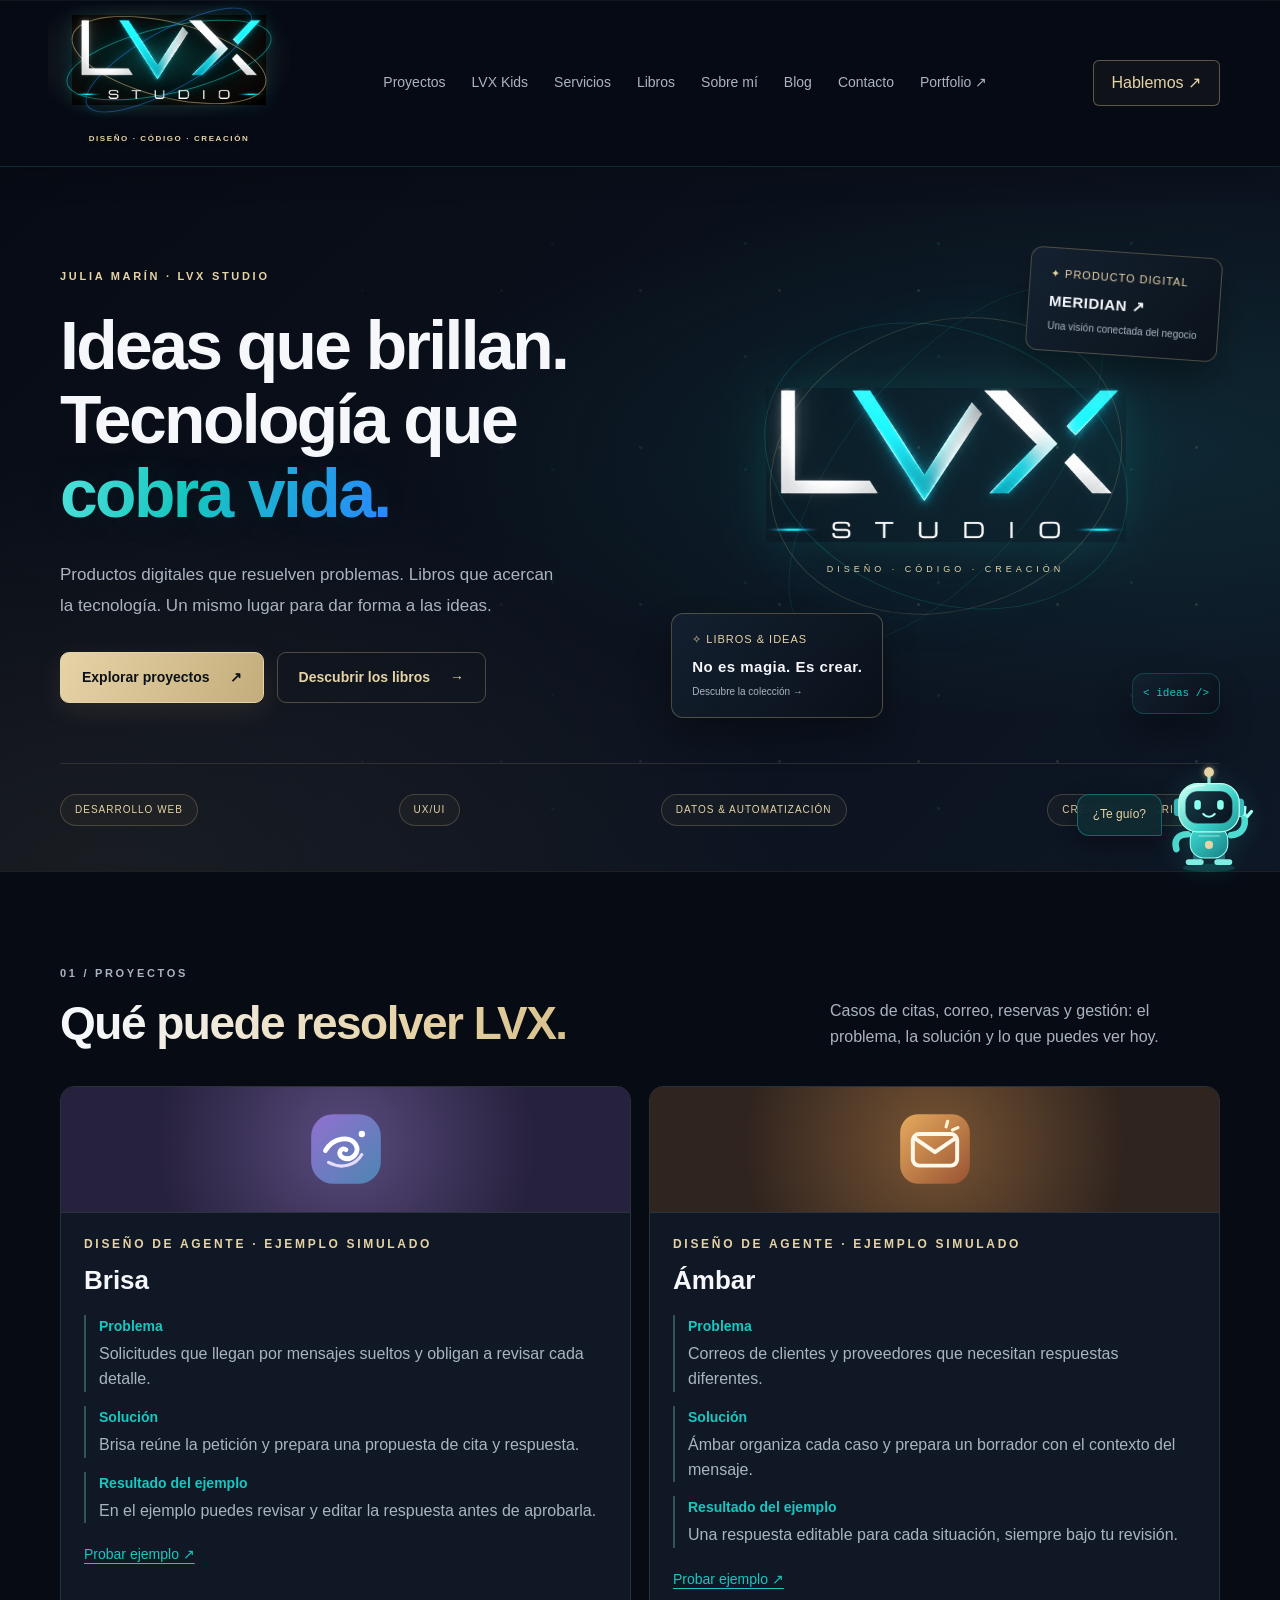
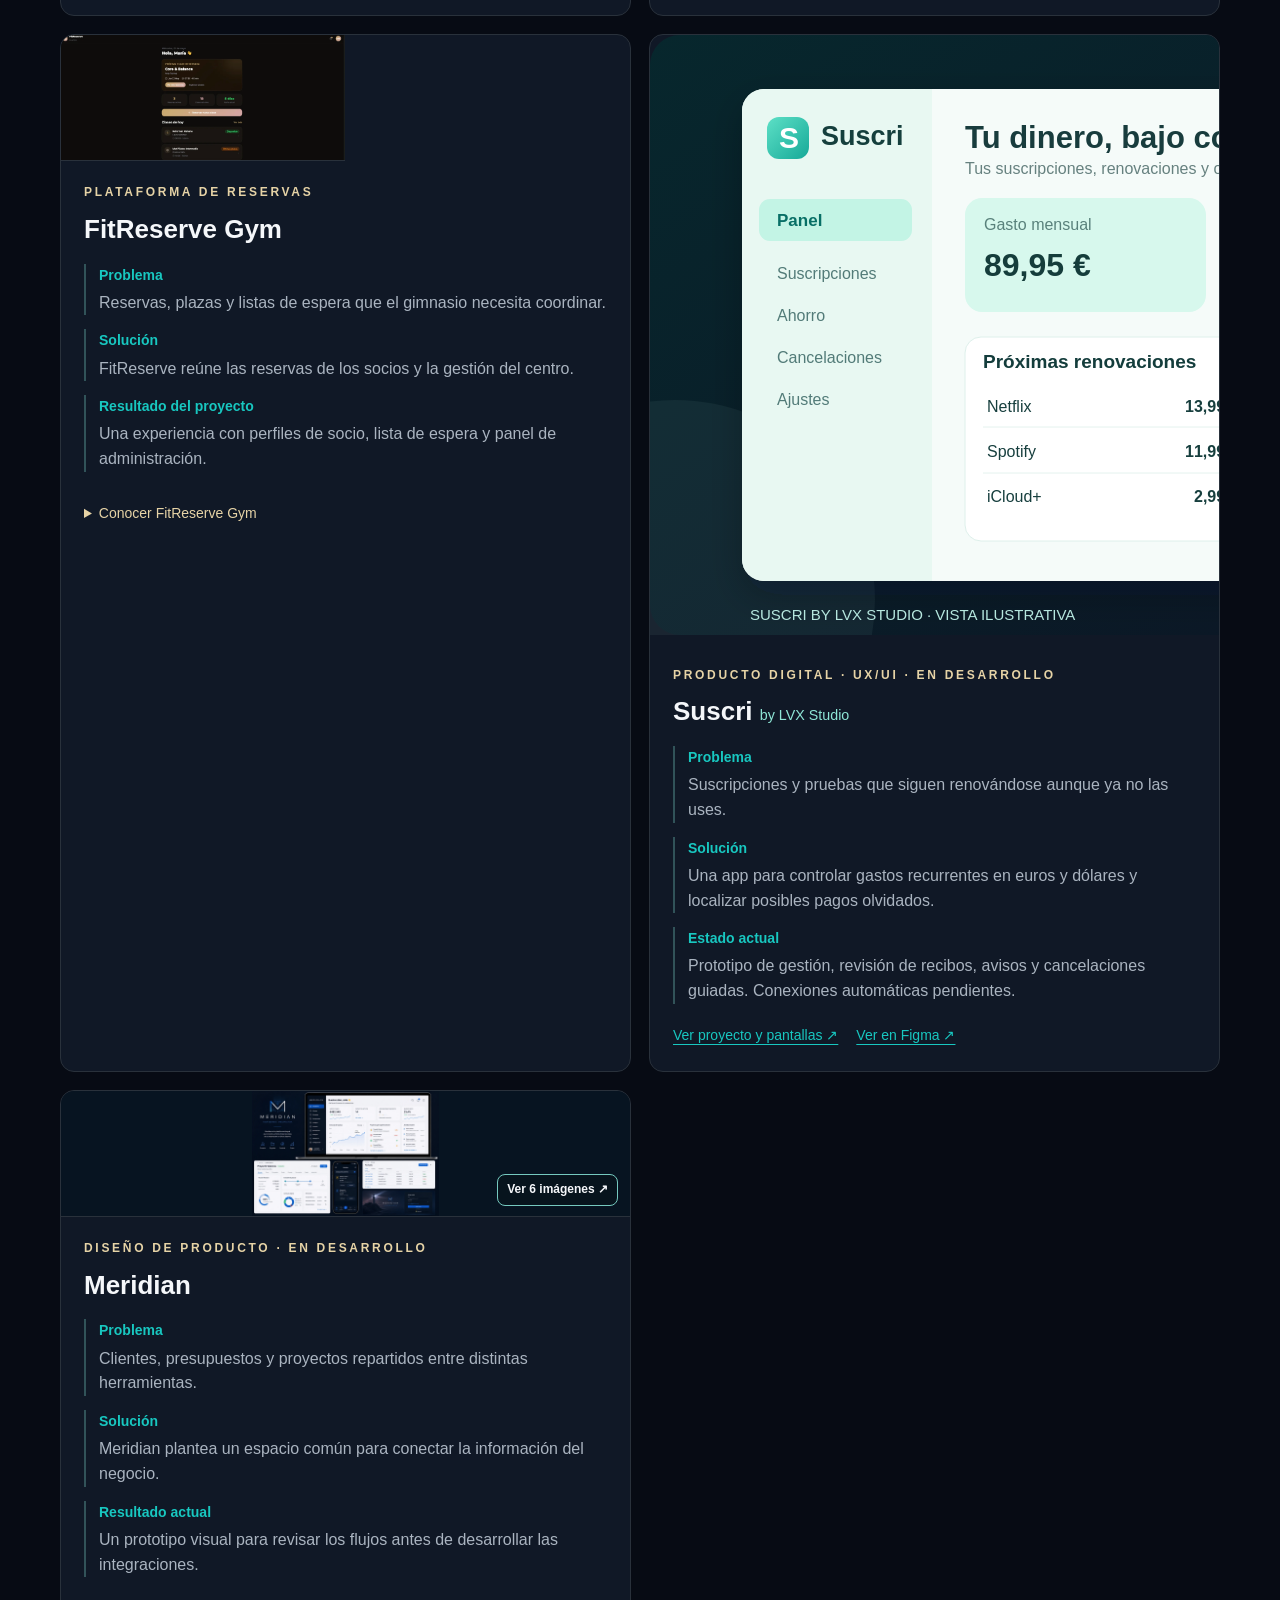
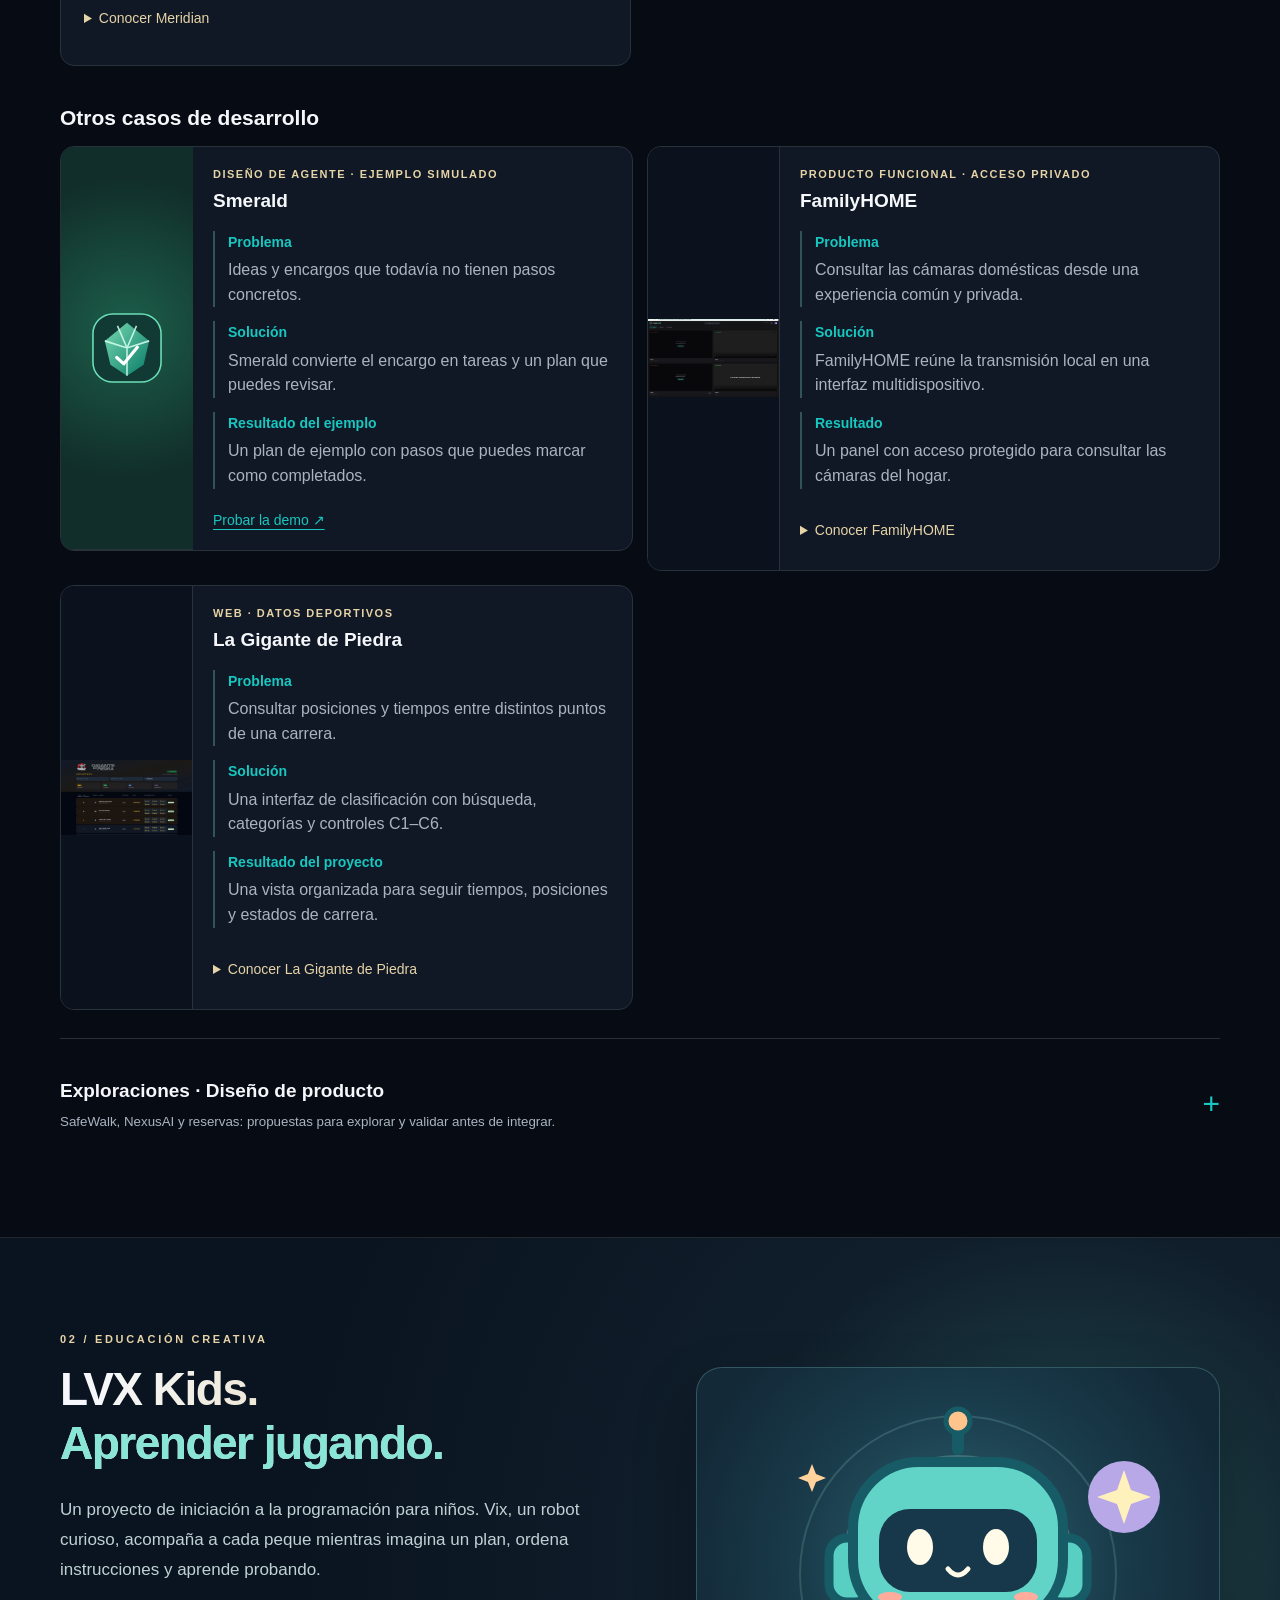
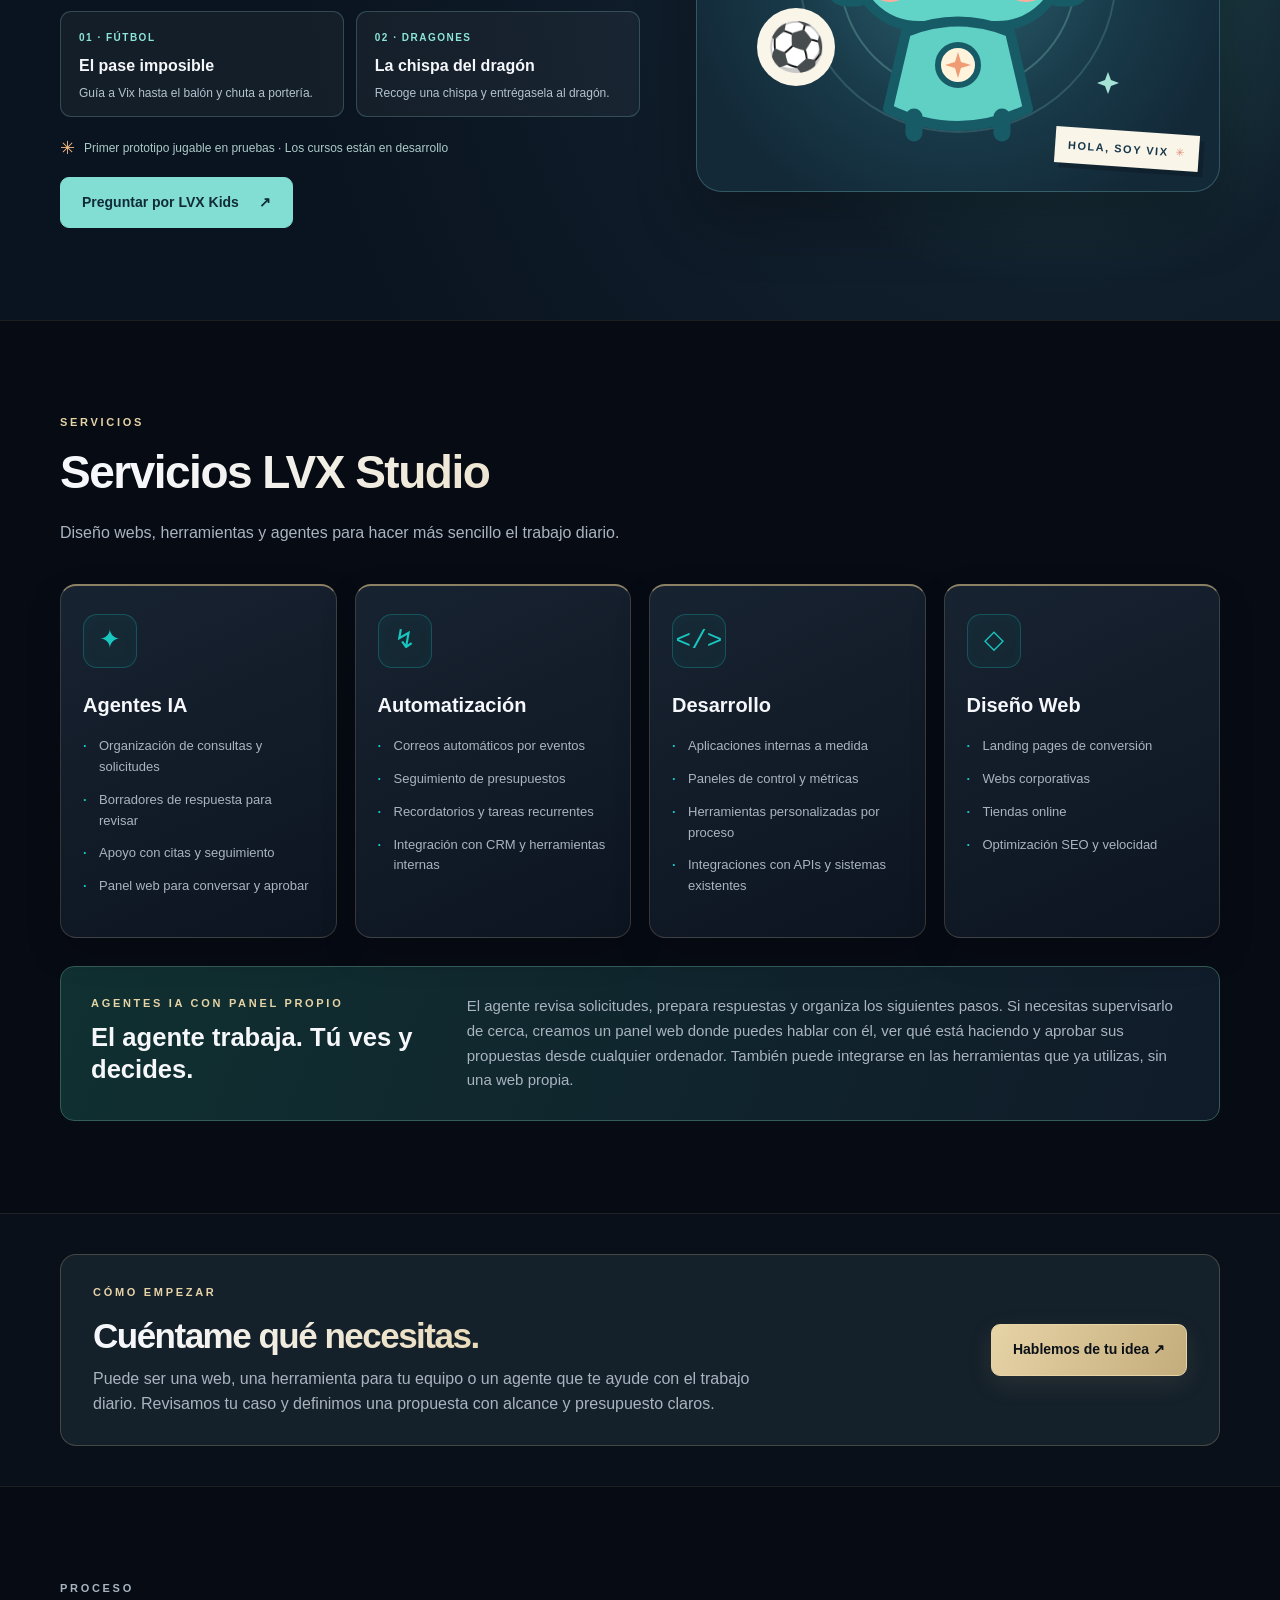
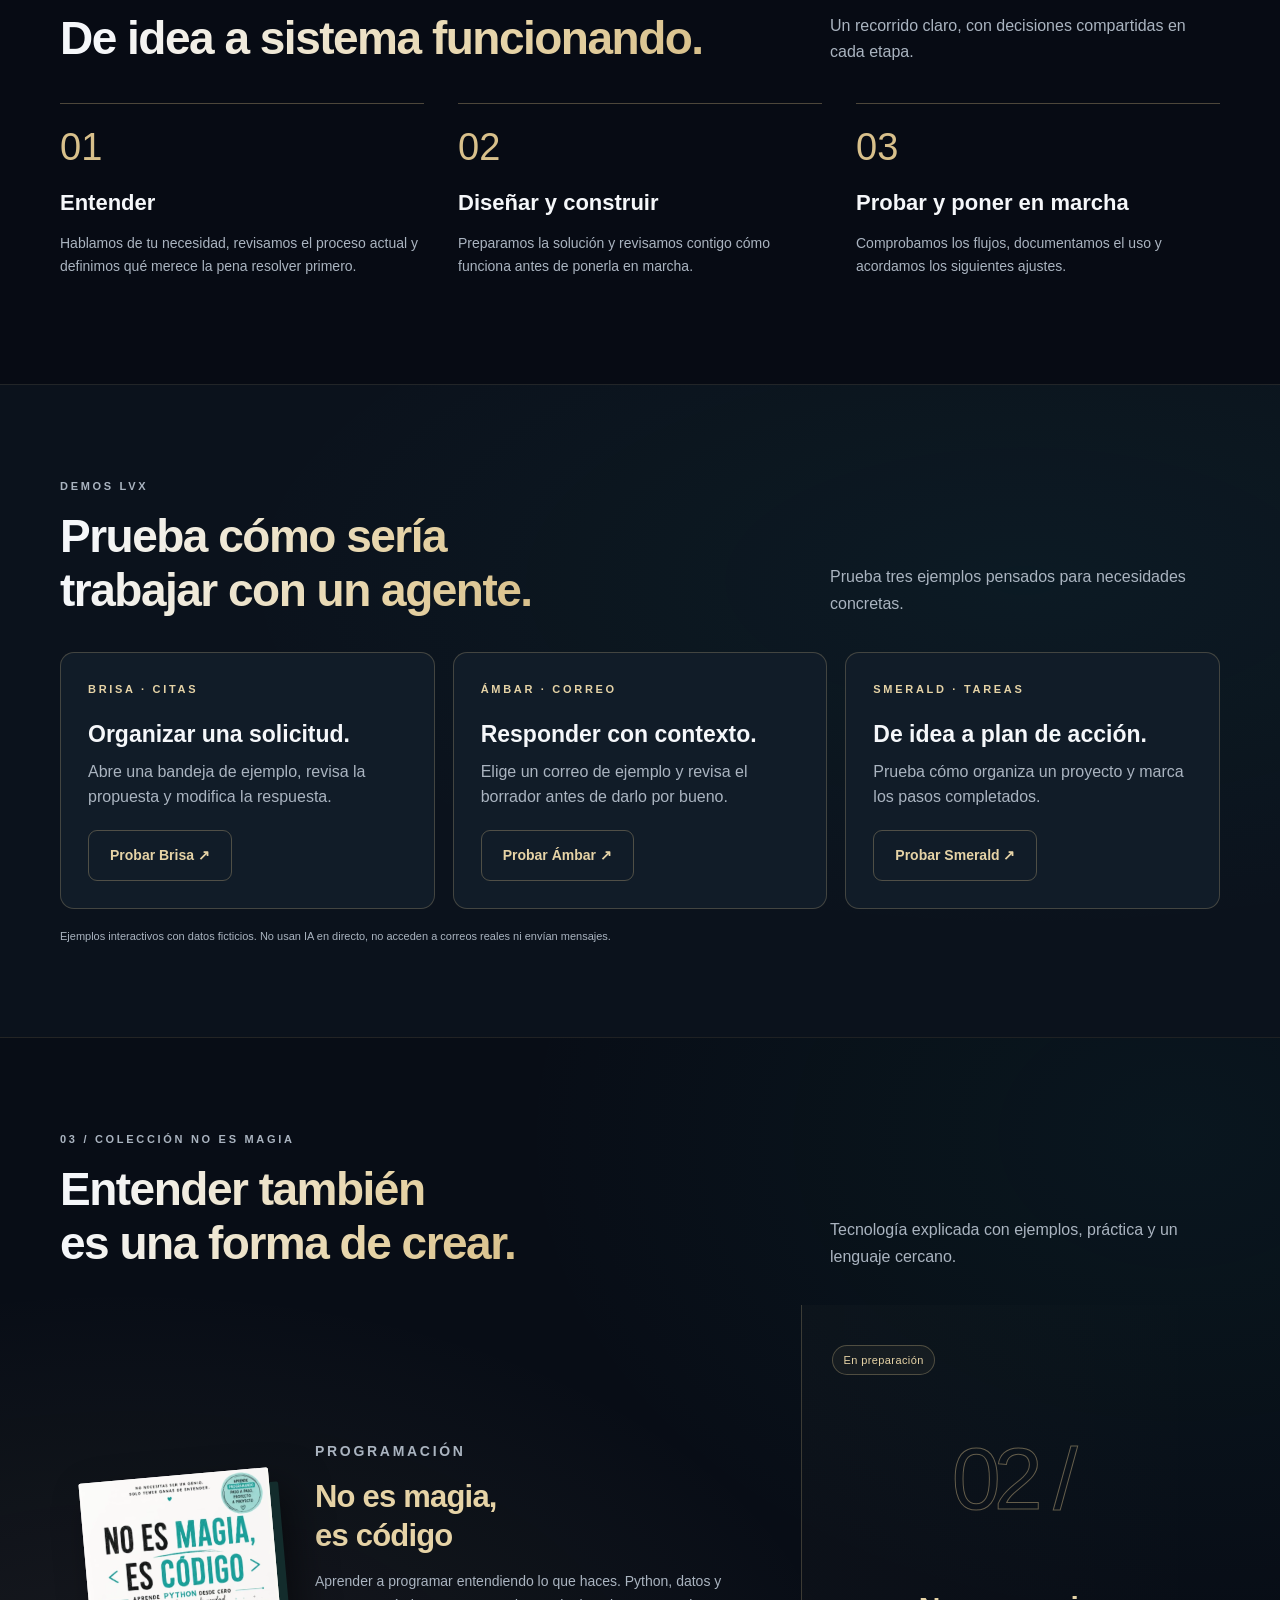
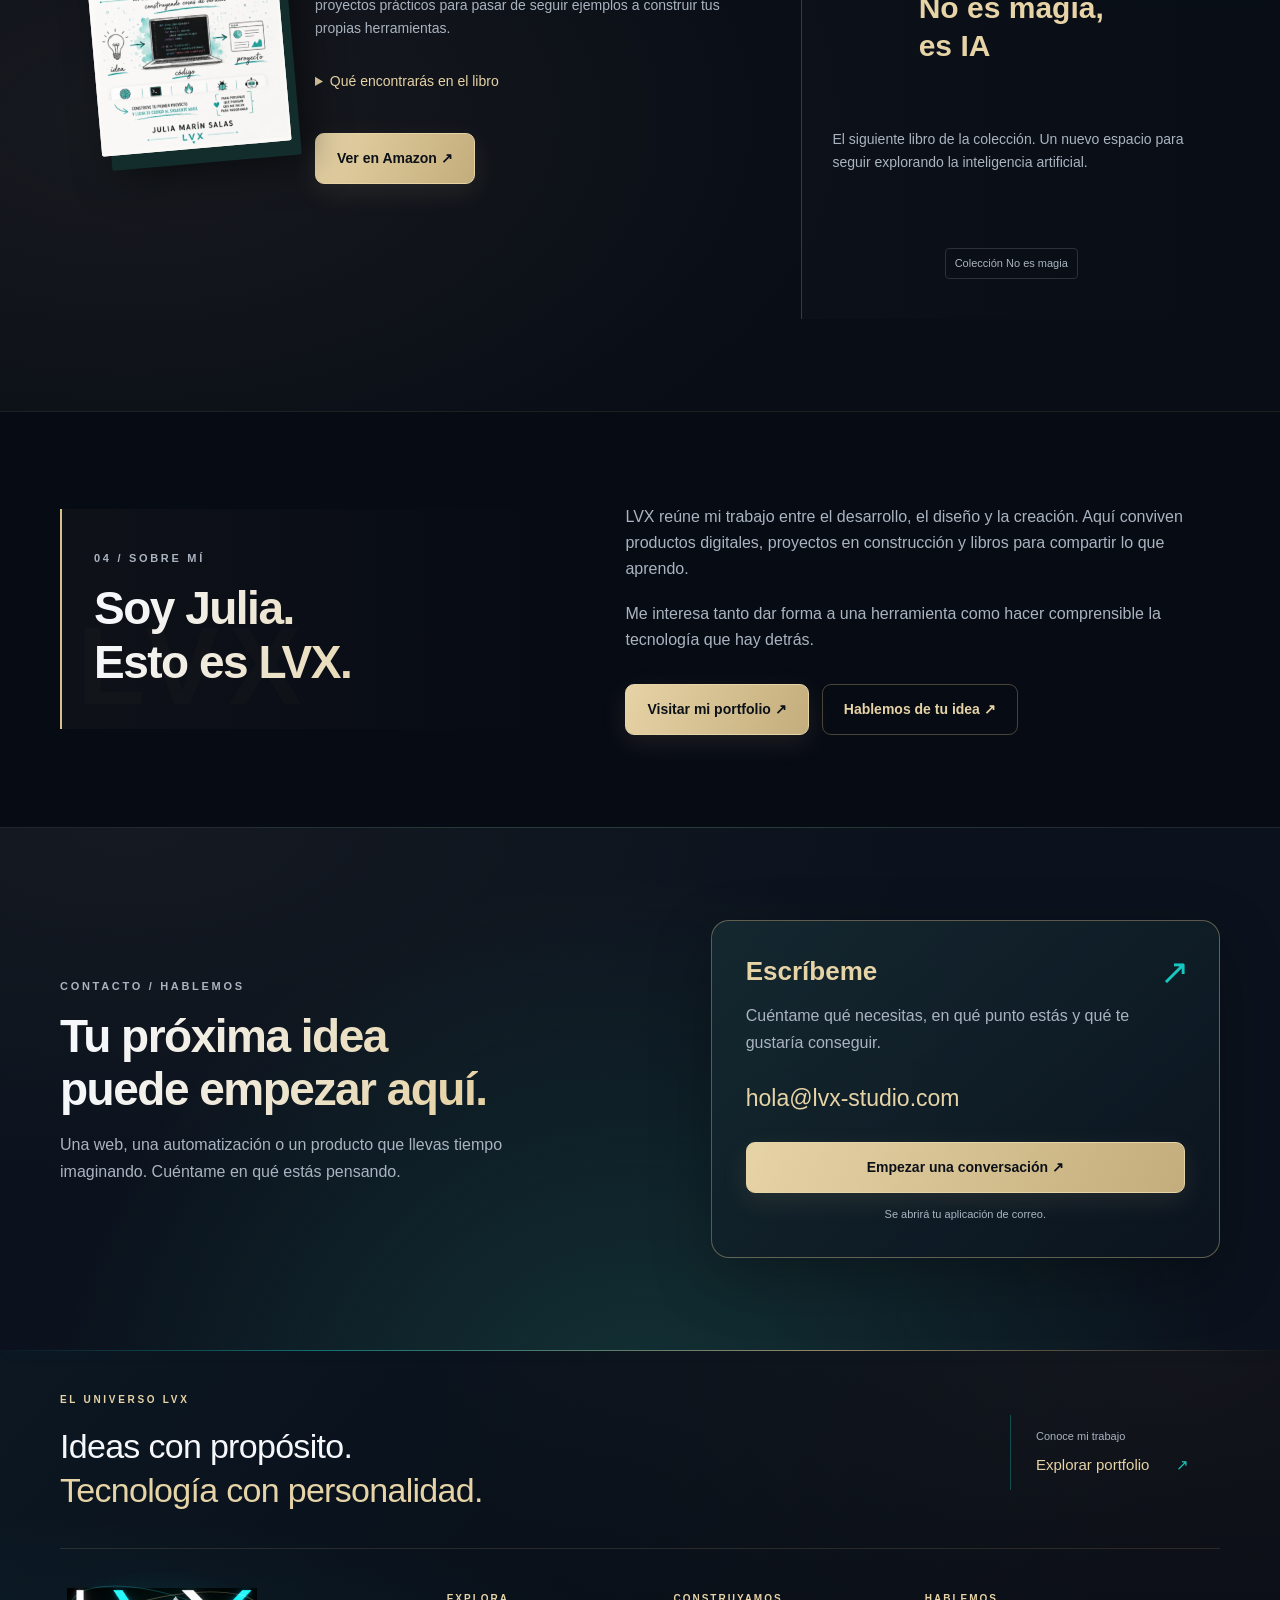
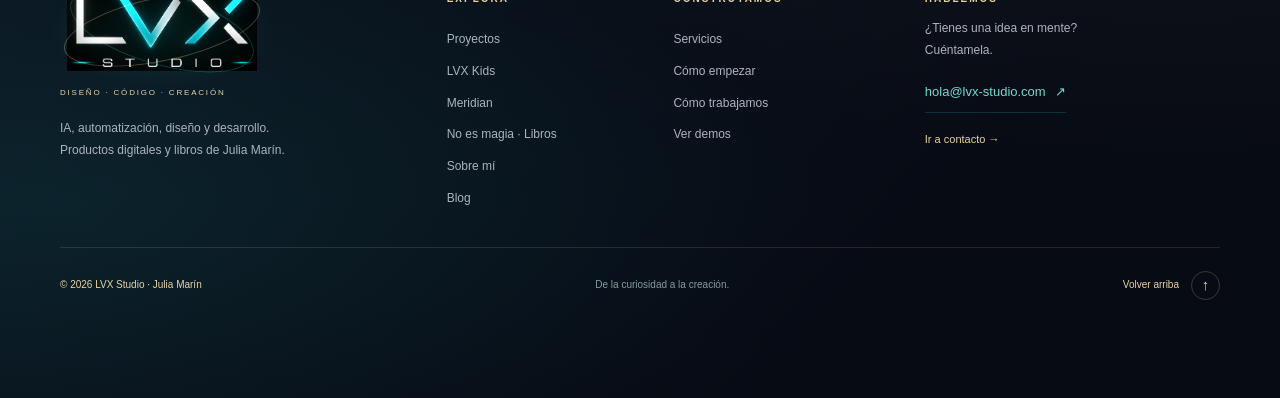
==== commit d6cf6cbf: "feat(lvx): destacar Suscri en el portfolio" ====
--- a/index.html
+++ b/index.html
@@ -11,6 +11,7 @@
   <article id="asistente-correo" class="project-spotlight"><div class="project-spotlight-visual ambar-spotlight" aria-hidden="true"><img src="/demos/ambar-logo.svg" alt="" width="76" height="76" loading="lazy"></div><div class="project-spotlight-copy"><p class="eyebrow">Diseño de agente · Ejemplo simulado</p><h3>Ámbar</h3><dl class="project-case"><div><dt>Problema</dt><dd>Correos de clientes y proveedores que necesitan respuestas diferentes.</dd></div><div><dt>Solución</dt><dd>Ámbar organiza cada caso y prepara un borrador con el contexto del mensaje.</dd></div><div><dt>Resultado del ejemplo</dt><dd>Una respuesta editable para cada situación, siempre bajo tu revisión.</dd></div></dl><div class="project-spotlight-links"><a href="/demos/correo/">Probar ejemplo ↗</a></div></div></article>
   
 <article class="project-spotlight" id="fitreserve"><div class="lvx-project-image"><img src="/fitreserve-dashboard.webp" alt="Panel de reservas de FitReserve Gym" loading="lazy" width="960" height="600"></div><div class="project-spotlight-copy"><p class="eyebrow">Plataforma de reservas</p><h3>FitReserve Gym</h3><dl class="project-case"><div><dt>Problema</dt><dd>Reservas, plazas y listas de espera que el gimnasio necesita coordinar.</dd></div><div><dt>Solución</dt><dd>FitReserve reúne las reservas de los socios y la gestión del centro.</dd></div><div><dt>Resultado del proyecto</dt><dd>Una experiencia con perfiles de socio, lista de espera y panel de administración.</dd></div></dl><details class="details"><summary>Conocer FitReserve Gym</summary><ul><li>Reservas y lista de espera</li><li>Perfiles de socio</li><li>Panel de administración</li></ul><div class="tags"><span>React</span><span>Node.js</span><span>PostgreSQL</span></div></details></div></article>
+  <article id="suscri" class="project-spotlight"><a class="suscri-project-preview" href="/projects/suscri/" aria-label="Conocer Suscri"><img src="/projects/suscri/preview.svg" alt="Diseño ilustrativo del panel de Suscri, aplicación de gestión de suscripciones" loading="lazy" width="960" height="600"></a><div class="project-spotlight-copy"><p class="eyebrow">Producto digital · UX/UI · En desarrollo</p><h3>Suscri <small style="font-size:.55em;color:#8ee6d6;font-weight:500">by LVX Studio</small></h3><dl class="project-case"><div><dt>Problema</dt><dd>Suscripciones y pruebas que siguen renovándose aunque ya no las uses.</dd></div><div><dt>Solución</dt><dd>Una app para controlar gastos recurrentes en euros y dólares y localizar posibles pagos olvidados.</dd></div><div><dt>Estado actual</dt><dd>Prototipo de gestión, revisión de recibos, avisos y cancelaciones guiadas. Conexiones automáticas pendientes.</dd></div></dl><div class="project-spotlight-links"><a href="/projects/suscri/">Ver proyecto y pantallas ↗</a><a href="https://www.figma.com/design/saL90dyROqlCoUZEJnbHgh" target="_blank" rel="noopener noreferrer">Ver en Figma ↗</a></div></div></article>
   <article id="meridian" class="project-spotlight"><button class="meridian-preview" id="meridian-open" type="button" aria-haspopup="dialog" aria-controls="meridian-dialog" aria-label="Abrir galería de Meridian: 6 imágenes"><img src="/projects/meridian/04.webp" alt="Mockup integral de software Meridian" width="1536" height="1024" loading="lazy"><span class="meridian-preview-label">Ver 6 imágenes ↗</span></button><div class="project-spotlight-copy"><p class="eyebrow">Diseño de producto · En desarrollo</p><h3>Meridian</h3><dl class="project-case"><div><dt>Problema</dt><dd>Clientes, presupuestos y proyectos repartidos entre distintas herramientas.</dd></div><div><dt>Solución</dt><dd>Meridian plantea un espacio común para conectar la información del negocio.</dd></div><div><dt>Resultado actual</dt><dd>Un prototipo visual para revisar los flujos antes de desarrollar las integraciones.</dd></div></dl><details class="details"><summary>Conocer Meridian</summary><p>El prototipo explora CRM, presupuestos, seguimiento de proyectos y Meridian AI. Compras, Documentos y Analytics siguen pendientes de desarrollo.</p></details></div></article>
 </div><dialog id="meridian-dialog" aria-label="Galería de Meridian"><div class="meridian-dialog-head"><strong>Meridian · Galería</strong><button id="meridian-close" type="button" aria-label="Cerrar vista de Meridian">×</button></div><p class="meridian-gallery-help">Usa las flechas o desliza para ver las seis imágenes.</p><div id="meridian-large" tabindex="0" role="region" aria-label="Imágenes de Meridian"><figure><img src="/projects/meridian/01.webp" alt="Tres estilos visuales para Meridian" loading="lazy"><figcaption>1 / 6 · Tres estilos visuales para Meridian</figcaption></figure><figure hidden><img src="/projects/meridian/02.webp" alt="Propuestas de identidad visual para Meridian" loading="lazy"><figcaption>2 / 6 · Propuestas de identidad visual para Meridian</figcaption></figure><figure hidden><img src="/projects/meridian/03.webp" alt="Presentación SaaS de Meridian ERP" loading="lazy"><figcaption>3 / 6 · Presentación SaaS de Meridian ERP</figcaption></figure><figure hidden><img src="/projects/meridian/04.webp" alt="Mockup integral de software Meridian" loading="lazy"><figcaption>4 / 6 · Mockup integral de software Meridian</figcaption></figure><figure hidden><img src="/projects/meridian/05.webp" alt="Identidad Meridian y panel empresarial moderno" loading="lazy"><figcaption>5 / 6 · Identidad Meridian y panel empresarial moderno</figcaption></figure><figure hidden><img src="/projects/meridian/06.webp" alt="Logotipo Meridian con brújula geométrica" loading="lazy"><figcaption>6 / 6 · Logotipo Meridian con brújula geométrica</figcaption></figure></div><nav class="meridian-controls" aria-label="Navegar por las imágenes de Meridian"><button id="meridian-prev" type="button" aria-label="Imagen anterior">←</button><span id="meridian-count" role="status" aria-live="polite" aria-atomic="true">1 de 6</span><button id="meridian-next" type="button" aria-label="Imagen siguiente">→</button></nav></dialog>
 <h3 class="project-secondary-title">Otros casos de desarrollo</h3>
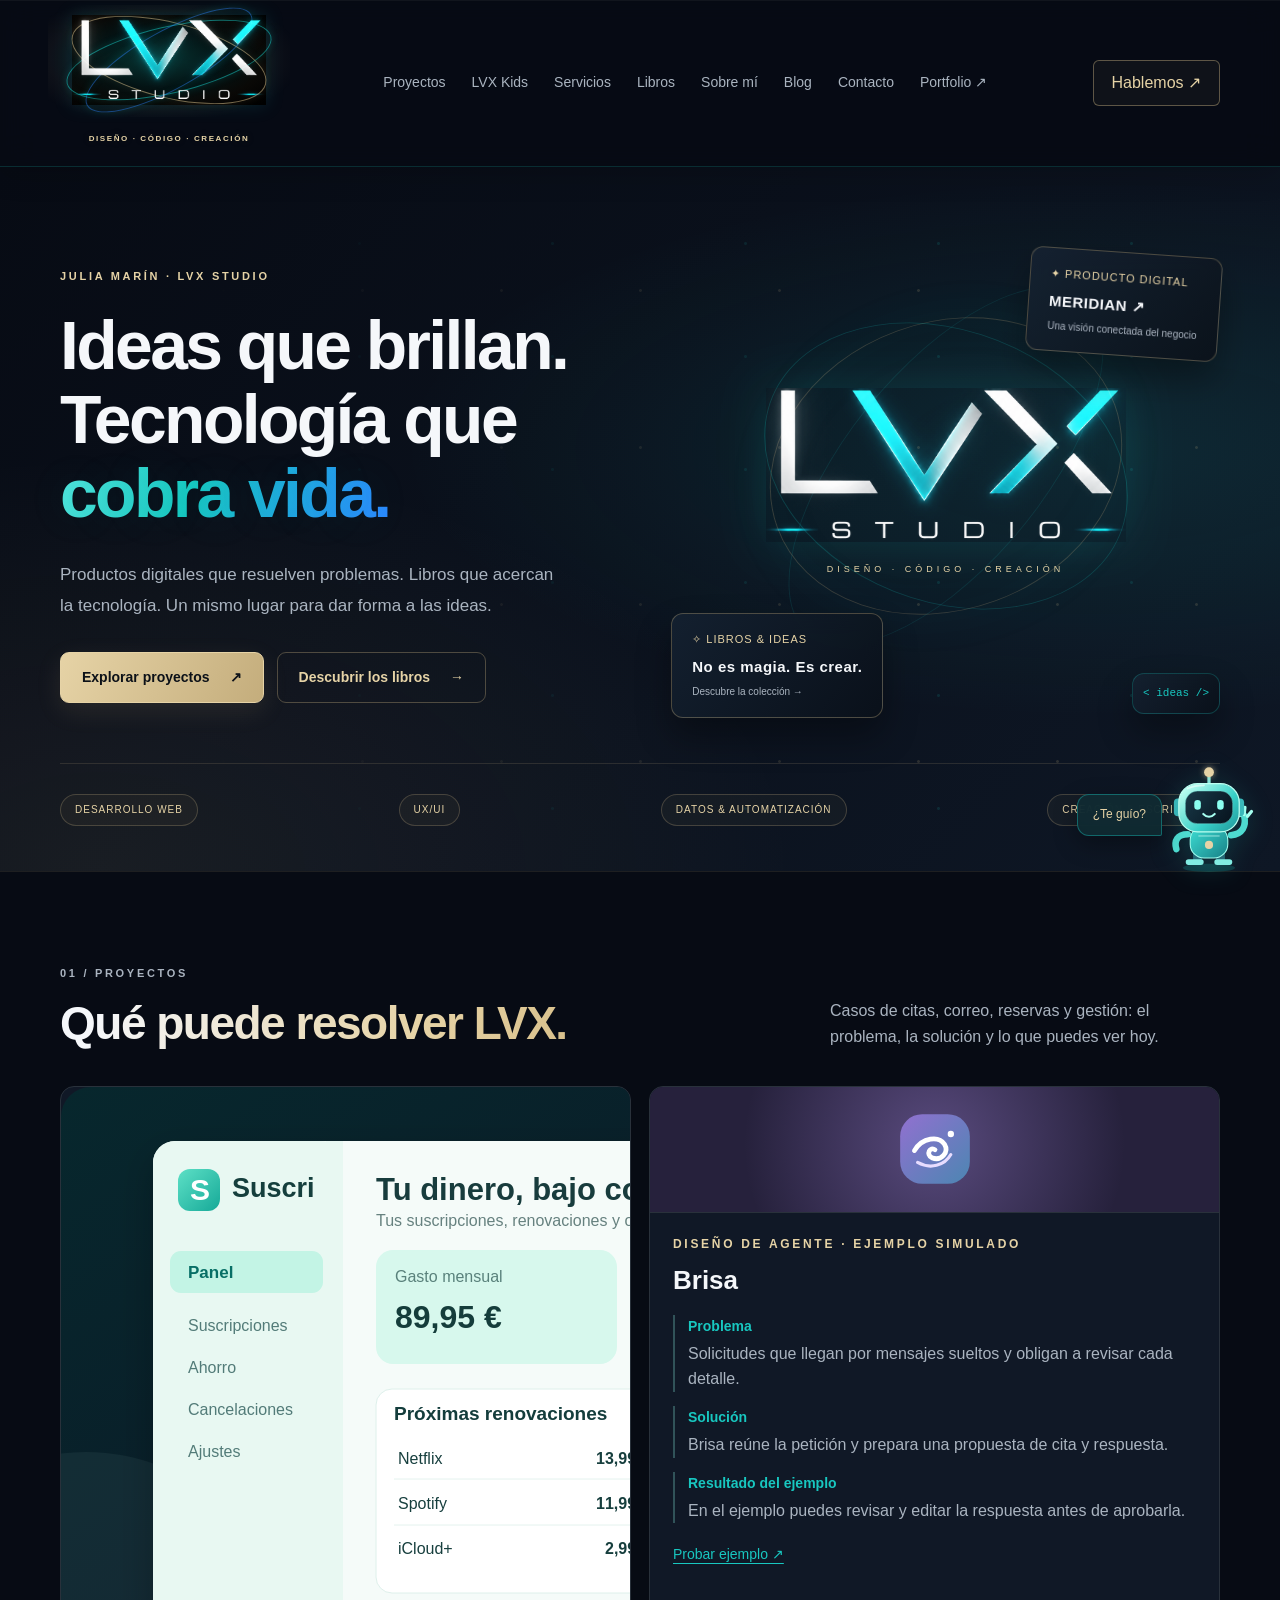
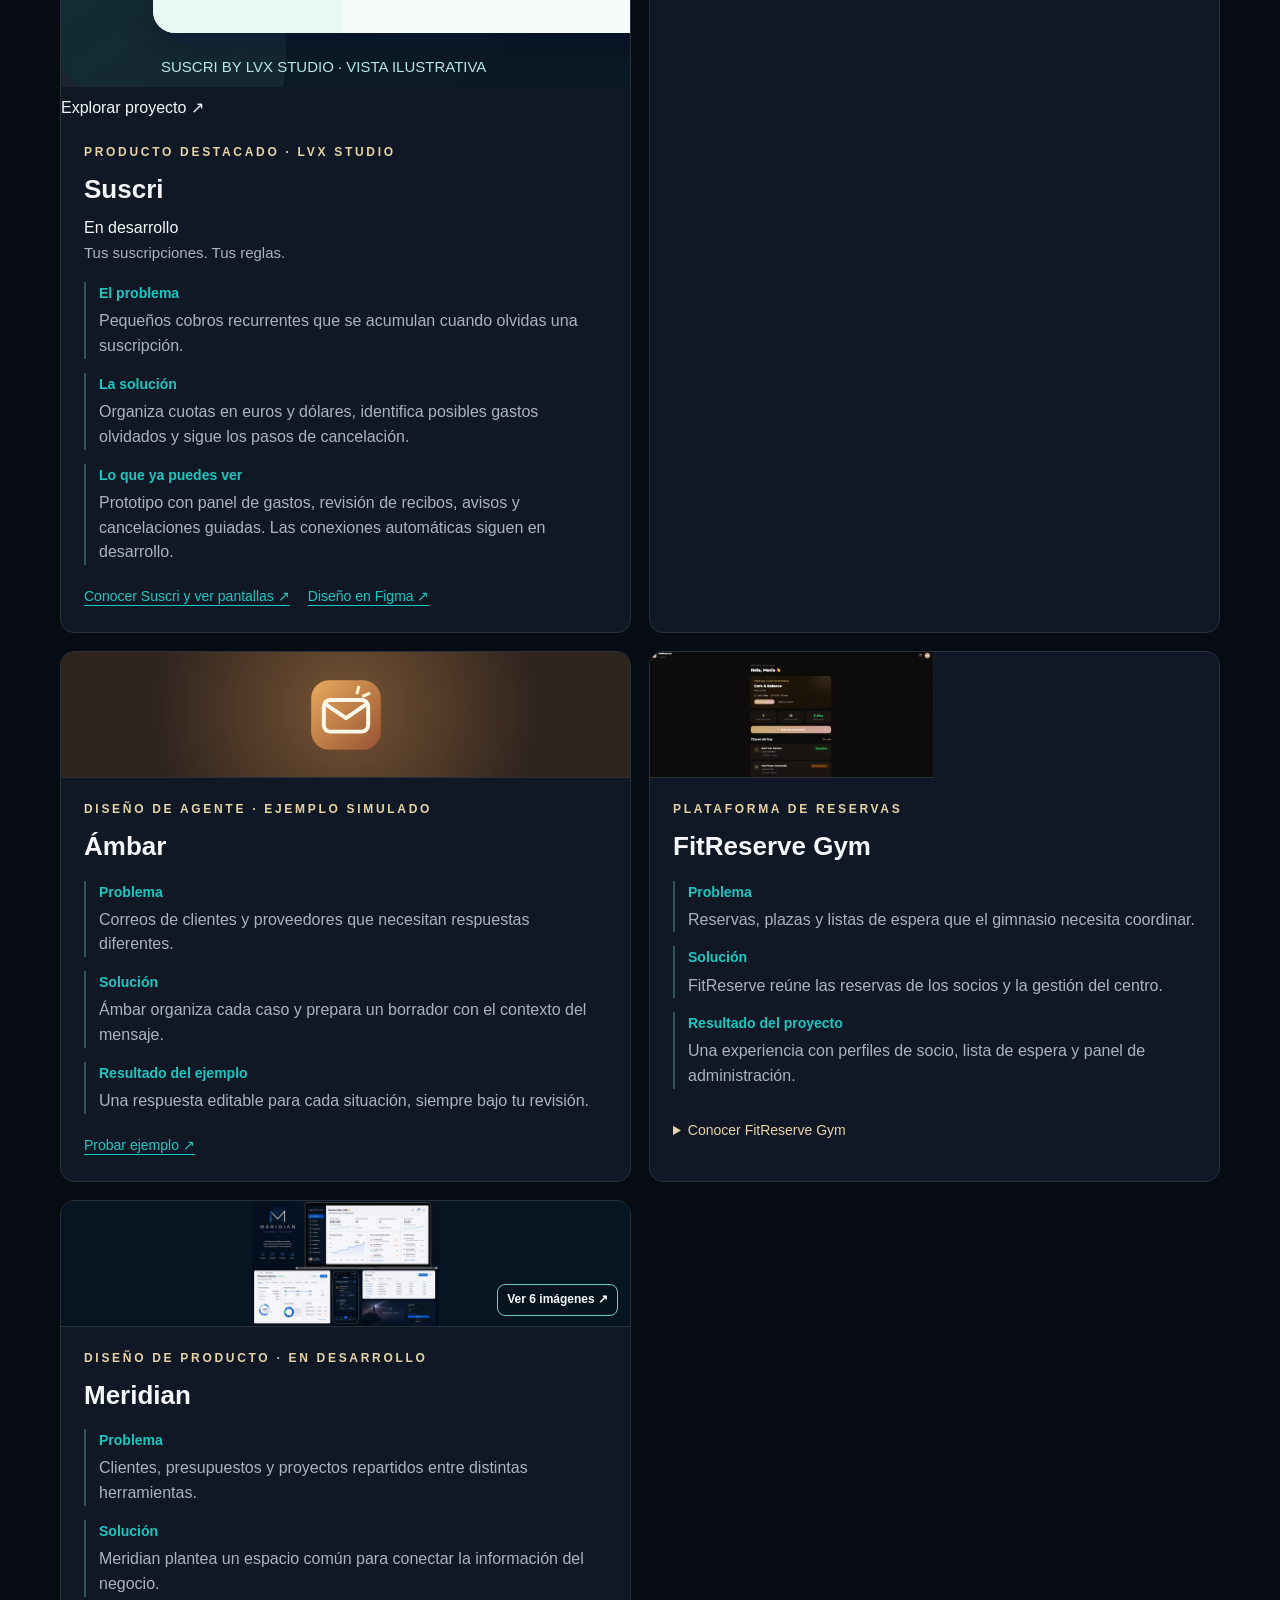
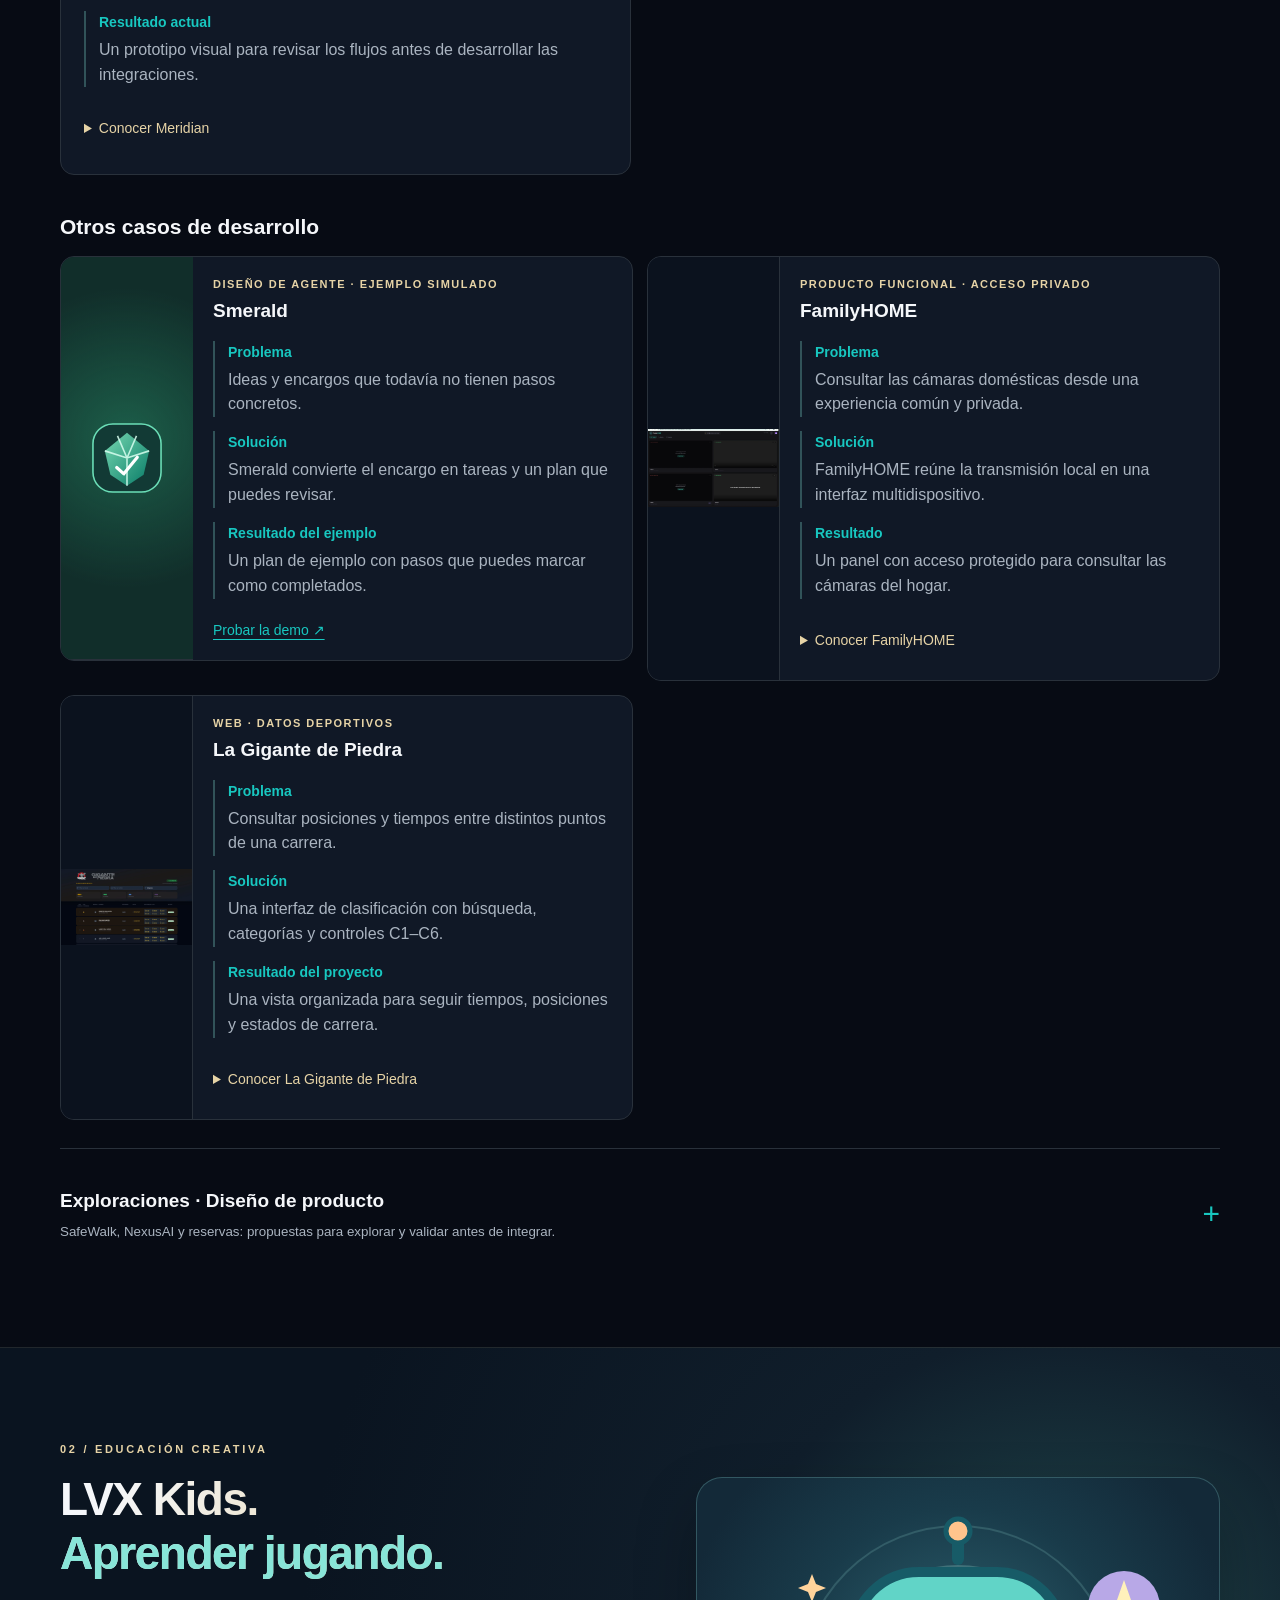
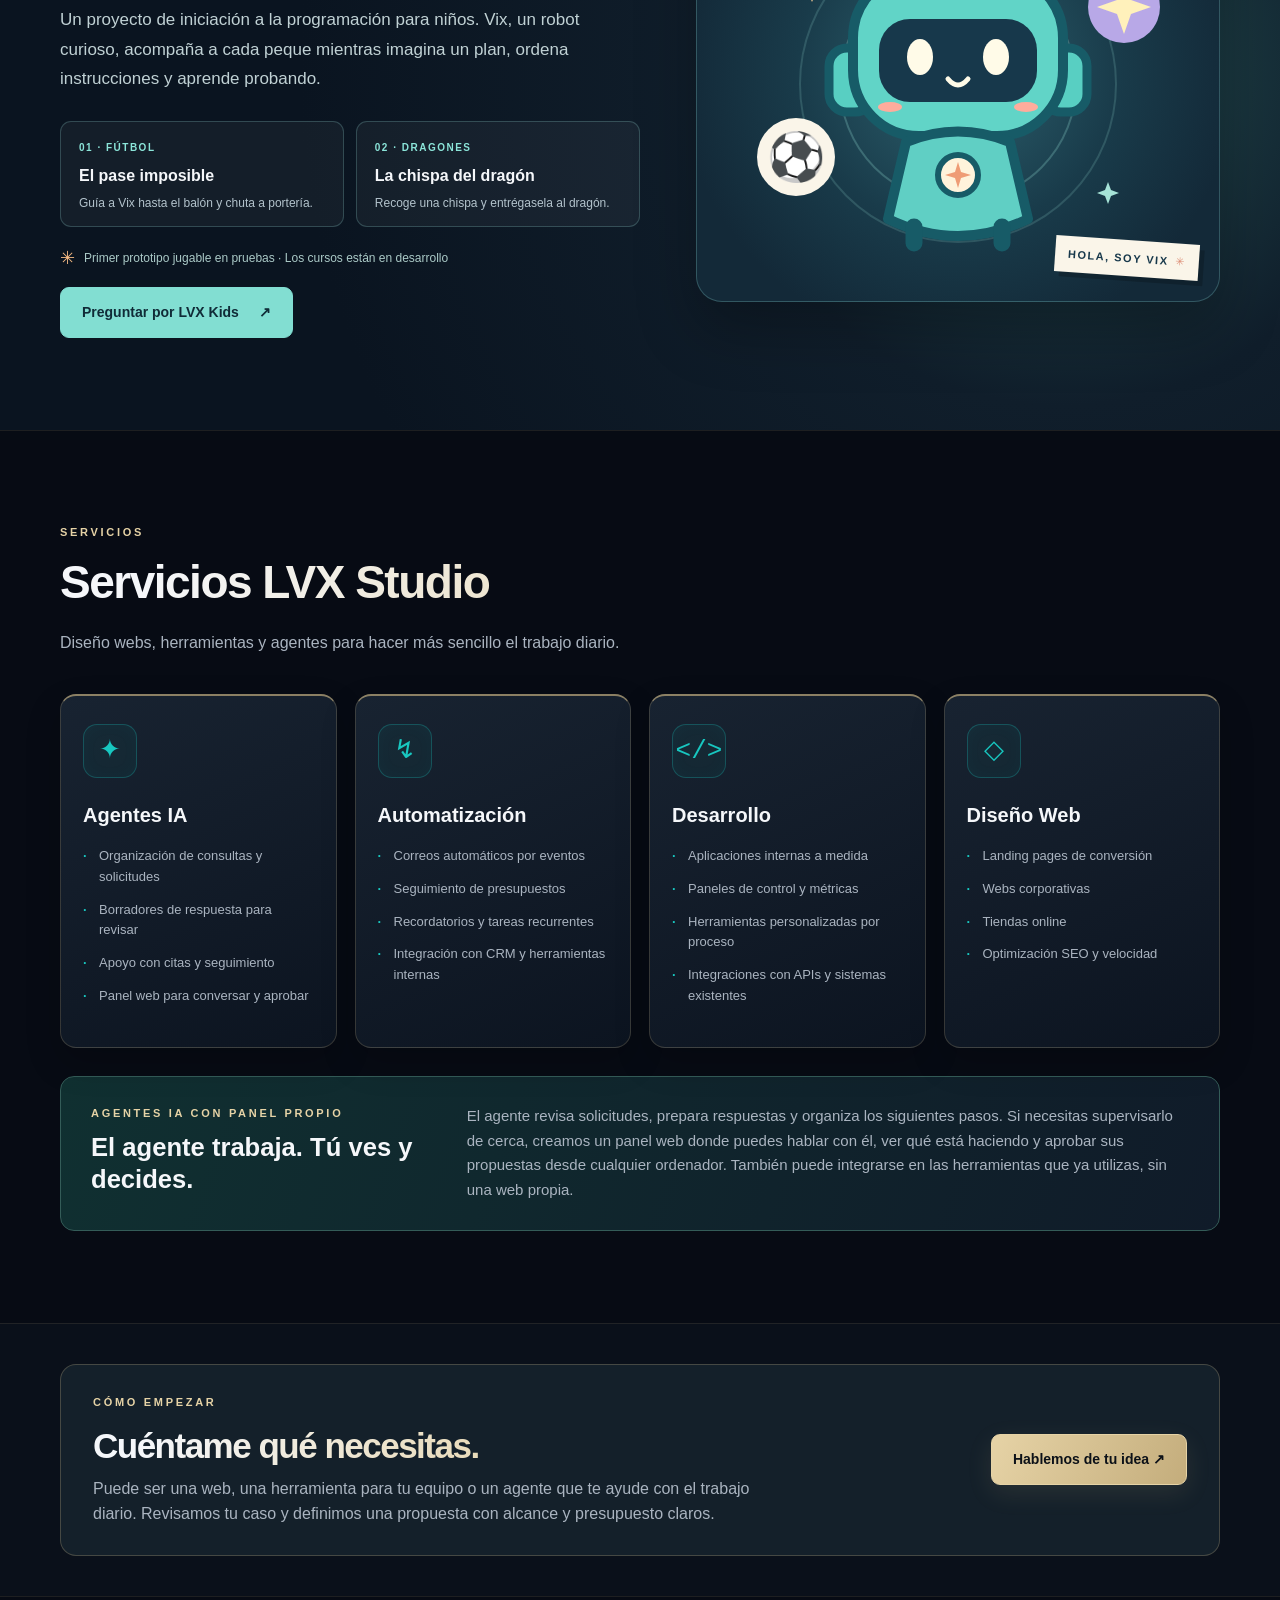
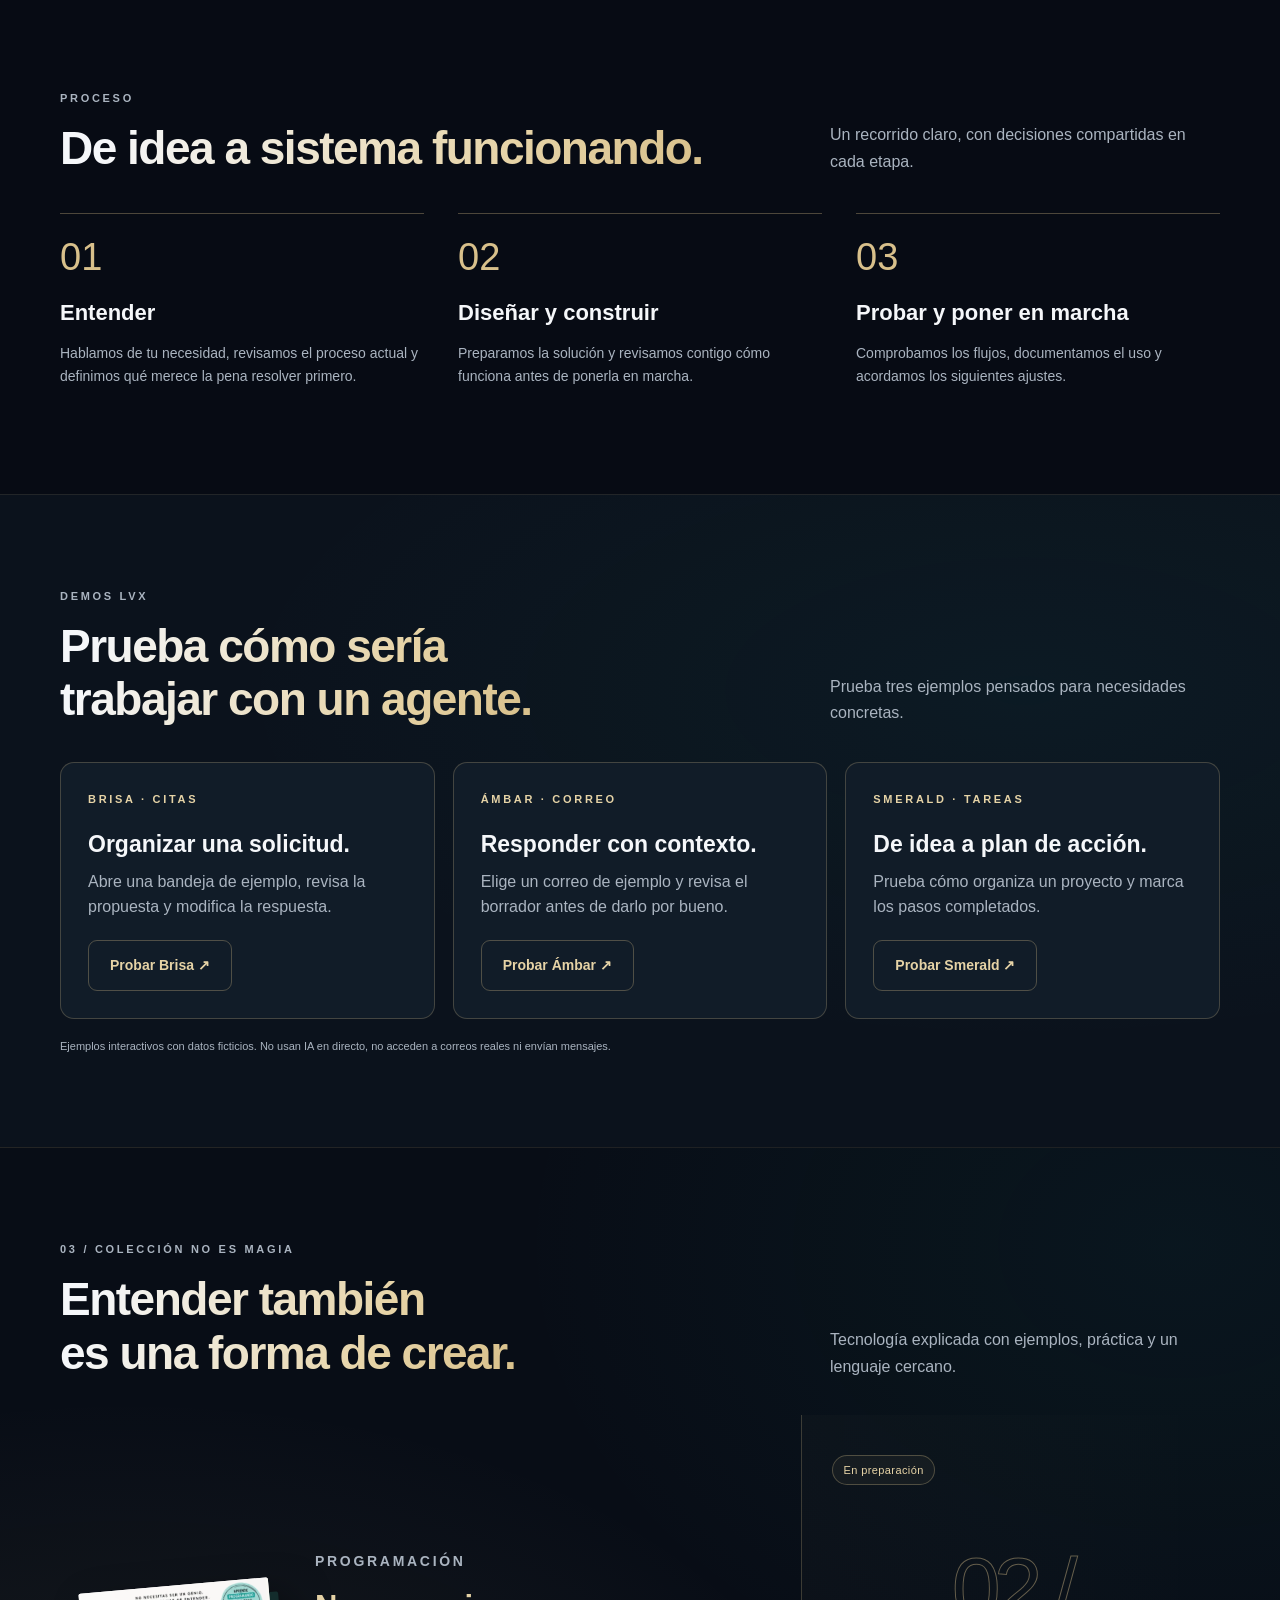
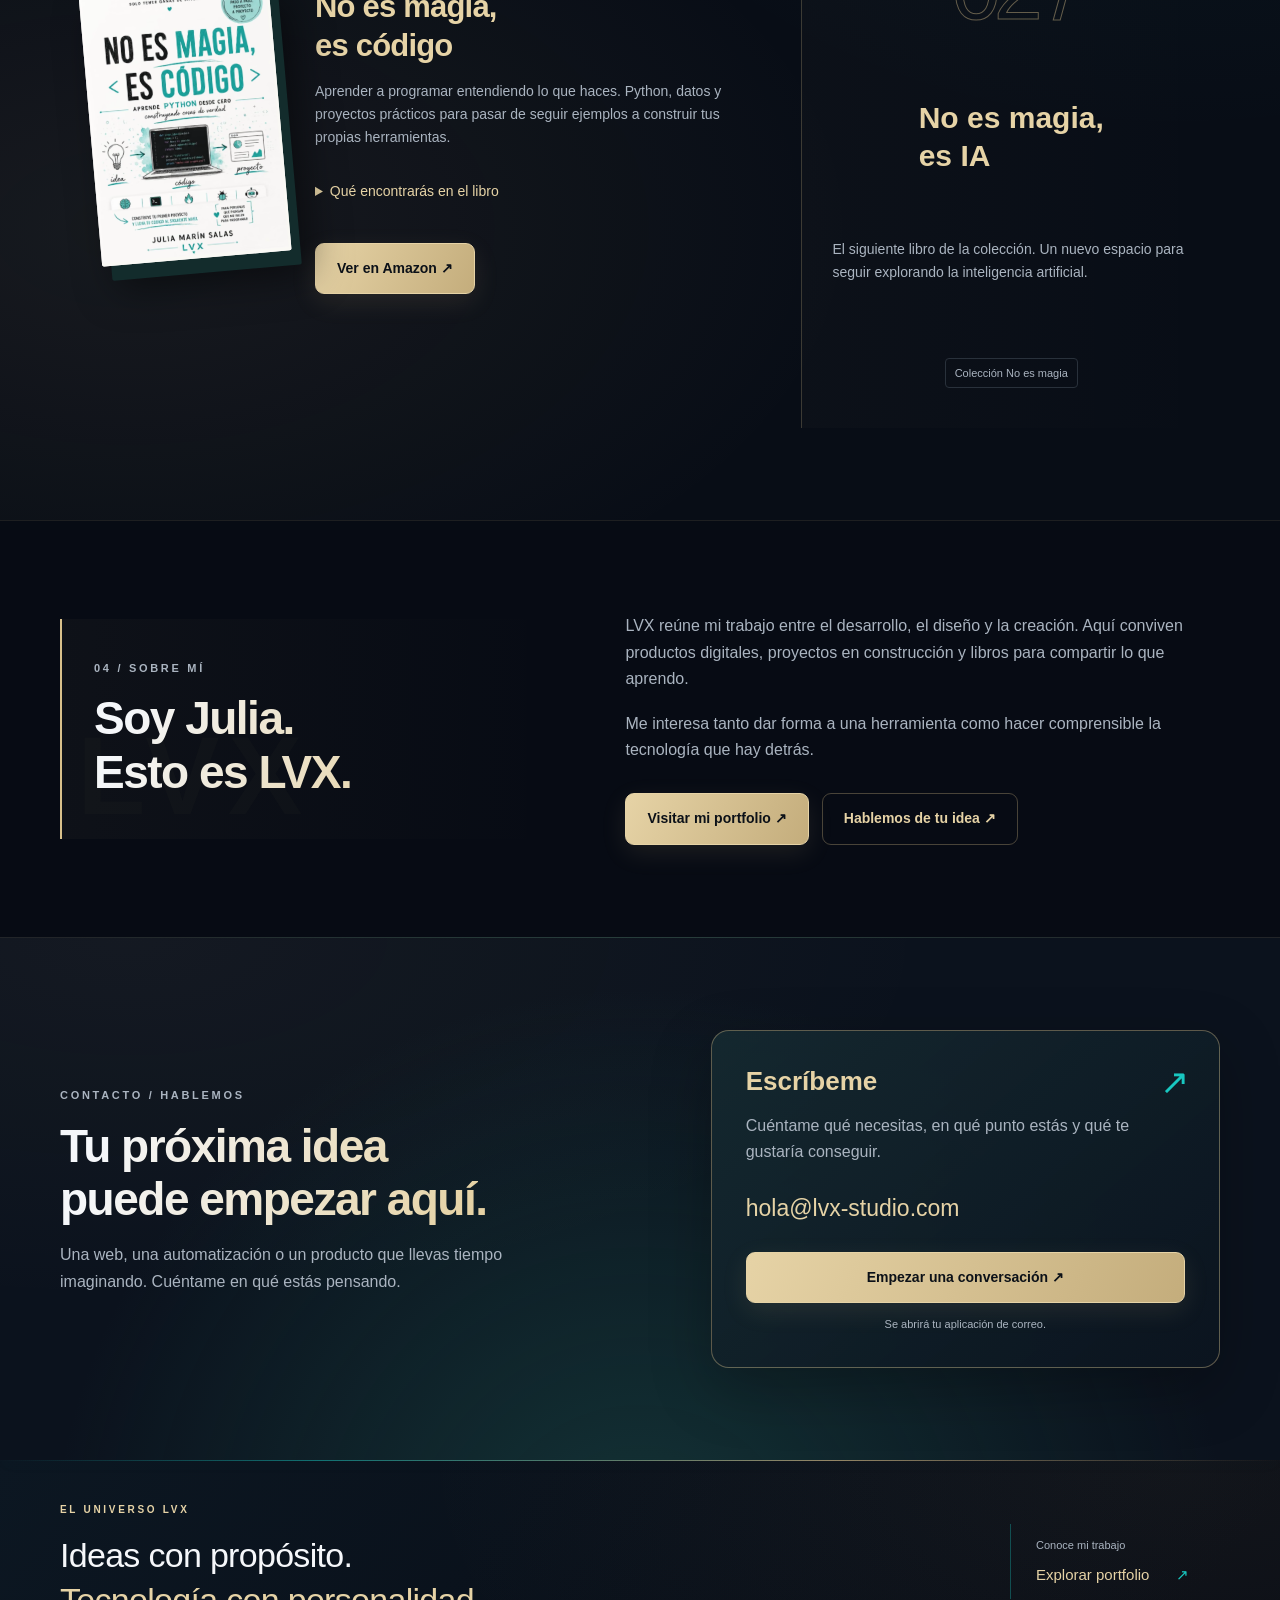
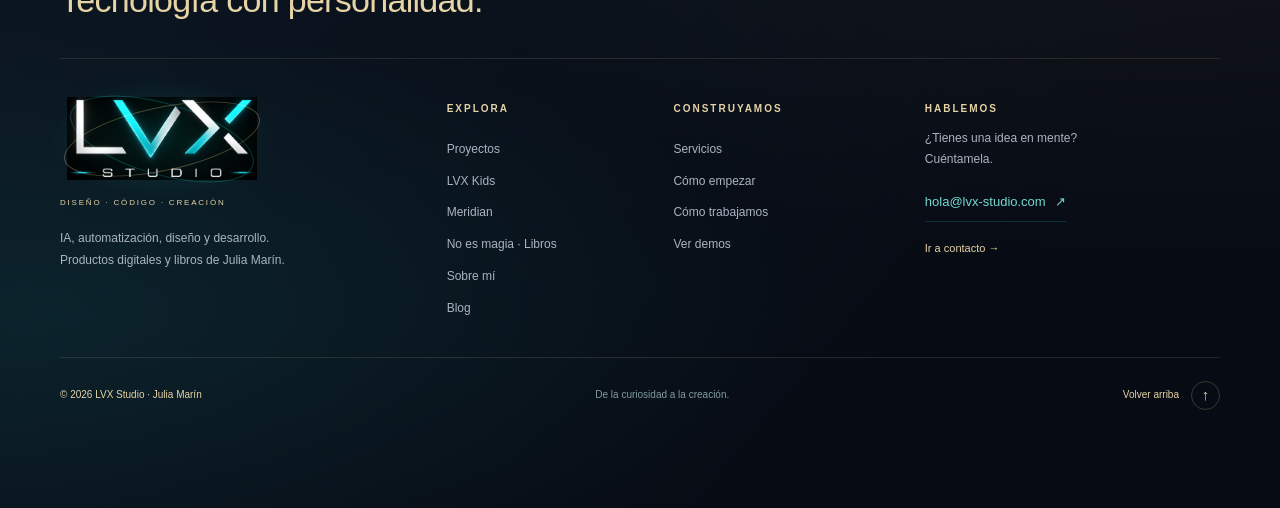
==== commit cbbd083a: "style(lvx): destacar Suscri con ficha visual integrada en proyectos" ====
--- a/index.html
+++ b/index.html
@@ -7,11 +7,27 @@
 <header><div class="wrap navrow"><a class="header-brand" href="#inicio" aria-label="LVX — Inicio"><span class="header-waves" aria-hidden="true"><i></i><i></i><i></i></span><span class="brand-link"><img class="logo" src="/logo.png" alt="LVX Studio"></span><span class="header-tagline">DISEÑO · CÓDIGO · CREACIÓN</span></a><button type="button" class="mobile-menu-toggle" aria-controls="main-navigation" aria-expanded="false">Menú <span aria-hidden="true">☰</span></button><nav id="main-navigation" aria-label="Navegación principal"><a href="#proyectos">Proyectos</a><a href="#lvx-kids">LVX Kids</a><a href="#servicios">Servicios</a><a href="#libros">Libros</a><a href="#sobre-mi">Sobre mí</a><a href="/blog">Blog</a><a href="#contacto">Contacto</a><a href="https://jm-tech.es/" target="_blank" rel="noopener noreferrer">Portfolio ↗</a></nav><a class="contact-nav" href="#contacto">Hablemos ↗</a></div></header>
 <main><section id="inicio" class="hero"><div class="wrap"><div class="hero-grid"><div><p class="eyebrow">Julia Marín · LVX Studio</p><h1>Ideas que brillan.<br>Tecnología que<br><span>cobra vida.</span></h1><p class="intro">Productos digitales que resuelven problemas. Libros que acercan la tecnología. Un mismo lugar para dar forma a las ideas.</p><div class="actions"><a class="button primary" href="#proyectos">Explorar proyectos <span>↗</span></a><a class="button" href="#libros">Descubrir los libros <span>→</span></a></div></div><div class="hero-stage" aria-label="Universo creativo de LVX"><div class="orbit" aria-hidden="true"></div><div class="stage-logo"><img src="/logo.png" alt="LVX Studio"></div><span class="stage-label">DISEÑO · CÓDIGO · CREACIÓN</span><a class="floating-link float-meridian" href="#meridian"><span class="spark">✦ PRODUCTO DIGITAL</span><strong>MERIDIAN ↗</strong><small>Una visión conectada del negocio</small></a><a class="floating-link float-books" href="#libros"><span class="spark">✧ LIBROS & IDEAS</span><strong>No es magia. Es crear.</strong><small>Descubre la colección →</small></a><span class="floating-link float-code" aria-hidden="true">&lt; ideas /&gt;</span></div></div><div class="skills"><span>DESARROLLO WEB</span><span>UX/UI</span><span>DATOS & AUTOMATIZACIÓN</span><span>CREACIÓN & ESCRITURA</span></div></div></section>
 <section id="proyectos" class="section"><div class="wrap"><div class="section-head"><div><p class="eyebrow">01 / Proyectos</p><h2>Qué puede resolver LVX.</h2></div><p>Casos de citas, correo, reservas y gestión: el problema, la solución y lo que puedes ver hoy.</p></div><div class="project-featured" aria-label="Proyectos destacados">
+  <article id="suscri" class="project-spotlight suscri-feature" aria-labelledby="suscri-title">
+    <a class="suscri-feature-visual" href="/projects/suscri/" aria-label="Explorar el proyecto Suscri y sus pantallas">
+      <img src="/projects/suscri/preview.svg" alt="Vista ilustrativa del panel de Suscri con renovaciones, gastos y ahorro" width="960" height="600" loading="lazy">
+      <span class="suscri-feature-action">Explorar proyecto <span aria-hidden="true">↗</span></span>
+    </a>
+    <div class="project-spotlight-copy suscri-feature-copy">
+      <p class="eyebrow">Producto destacado · LVX Studio</p>
+      <div class="suscri-feature-heading"><h3 id="suscri-title">Suscri</h3><span class="suscri-feature-status">En desarrollo</span></div>
+      <p class="suscri-feature-tagline">Tus suscripciones. Tus reglas.</p>
+      <dl class="project-case">
+        <div><dt>El problema</dt><dd>Pequeños cobros recurrentes que se acumulan cuando olvidas una suscripción.</dd></div>
+        <div><dt>La solución</dt><dd>Organiza cuotas en euros y dólares, identifica posibles gastos olvidados y sigue los pasos de cancelación.</dd></div>
+        <div><dt>Lo que ya puedes ver</dt><dd>Prototipo con panel de gastos, revisión de recibos, avisos y cancelaciones guiadas. Las conexiones automáticas siguen en desarrollo.</dd></div>
+      </dl>
+      <div class="project-spotlight-links"><a href="/projects/suscri/">Conocer Suscri y ver pantallas ↗</a><a href="https://www.figma.com/design/saL90dyROqlCoUZEJnbHgh" target="_blank" rel="noopener noreferrer">Diseño en Figma ↗</a></div>
+    </div>
+  </article>
   <article id="asistente-citas" class="project-spotlight"><div class="project-spotlight-visual brisa-spotlight" aria-hidden="true"><img src="/demos/brisa-logo.svg" alt="" width="76" height="76" loading="lazy"></div><div class="project-spotlight-copy"><p class="eyebrow">Diseño de agente · Ejemplo simulado</p><h3>Brisa</h3><dl class="project-case"><div><dt>Problema</dt><dd>Solicitudes que llegan por mensajes sueltos y obligan a revisar cada detalle.</dd></div><div><dt>Solución</dt><dd>Brisa reúne la petición y prepara una propuesta de cita y respuesta.</dd></div><div><dt>Resultado del ejemplo</dt><dd>En el ejemplo puedes revisar y editar la respuesta antes de aprobarla.</dd></div></dl><div class="project-spotlight-links"><a href="/demos/citas/">Probar ejemplo ↗</a></div></div></article>
   <article id="asistente-correo" class="project-spotlight"><div class="project-spotlight-visual ambar-spotlight" aria-hidden="true"><img src="/demos/ambar-logo.svg" alt="" width="76" height="76" loading="lazy"></div><div class="project-spotlight-copy"><p class="eyebrow">Diseño de agente · Ejemplo simulado</p><h3>Ámbar</h3><dl class="project-case"><div><dt>Problema</dt><dd>Correos de clientes y proveedores que necesitan respuestas diferentes.</dd></div><div><dt>Solución</dt><dd>Ámbar organiza cada caso y prepara un borrador con el contexto del mensaje.</dd></div><div><dt>Resultado del ejemplo</dt><dd>Una respuesta editable para cada situación, siempre bajo tu revisión.</dd></div></dl><div class="project-spotlight-links"><a href="/demos/correo/">Probar ejemplo ↗</a></div></div></article>
   
 <article class="project-spotlight" id="fitreserve"><div class="lvx-project-image"><img src="/fitreserve-dashboard.webp" alt="Panel de reservas de FitReserve Gym" loading="lazy" width="960" height="600"></div><div class="project-spotlight-copy"><p class="eyebrow">Plataforma de reservas</p><h3>FitReserve Gym</h3><dl class="project-case"><div><dt>Problema</dt><dd>Reservas, plazas y listas de espera que el gimnasio necesita coordinar.</dd></div><div><dt>Solución</dt><dd>FitReserve reúne las reservas de los socios y la gestión del centro.</dd></div><div><dt>Resultado del proyecto</dt><dd>Una experiencia con perfiles de socio, lista de espera y panel de administración.</dd></div></dl><details class="details"><summary>Conocer FitReserve Gym</summary><ul><li>Reservas y lista de espera</li><li>Perfiles de socio</li><li>Panel de administración</li></ul><div class="tags"><span>React</span><span>Node.js</span><span>PostgreSQL</span></div></details></div></article>
-  <article id="suscri" class="project-spotlight"><a class="suscri-project-preview" href="/projects/suscri/" aria-label="Conocer Suscri"><img src="/projects/suscri/preview.svg" alt="Diseño ilustrativo del panel de Suscri, aplicación de gestión de suscripciones" loading="lazy" width="960" height="600"></a><div class="project-spotlight-copy"><p class="eyebrow">Producto digital · UX/UI · En desarrollo</p><h3>Suscri <small style="font-size:.55em;color:#8ee6d6;font-weight:500">by LVX Studio</small></h3><dl class="project-case"><div><dt>Problema</dt><dd>Suscripciones y pruebas que siguen renovándose aunque ya no las uses.</dd></div><div><dt>Solución</dt><dd>Una app para controlar gastos recurrentes en euros y dólares y localizar posibles pagos olvidados.</dd></div><div><dt>Estado actual</dt><dd>Prototipo de gestión, revisión de recibos, avisos y cancelaciones guiadas. Conexiones automáticas pendientes.</dd></div></dl><div class="project-spotlight-links"><a href="/projects/suscri/">Ver proyecto y pantallas ↗</a><a href="https://www.figma.com/design/saL90dyROqlCoUZEJnbHgh" target="_blank" rel="noopener noreferrer">Ver en Figma ↗</a></div></div></article>
   <article id="meridian" class="project-spotlight"><button class="meridian-preview" id="meridian-open" type="button" aria-haspopup="dialog" aria-controls="meridian-dialog" aria-label="Abrir galería de Meridian: 6 imágenes"><img src="/projects/meridian/04.webp" alt="Mockup integral de software Meridian" width="1536" height="1024" loading="lazy"><span class="meridian-preview-label">Ver 6 imágenes ↗</span></button><div class="project-spotlight-copy"><p class="eyebrow">Diseño de producto · En desarrollo</p><h3>Meridian</h3><dl class="project-case"><div><dt>Problema</dt><dd>Clientes, presupuestos y proyectos repartidos entre distintas herramientas.</dd></div><div><dt>Solución</dt><dd>Meridian plantea un espacio común para conectar la información del negocio.</dd></div><div><dt>Resultado actual</dt><dd>Un prototipo visual para revisar los flujos antes de desarrollar las integraciones.</dd></div></dl><details class="details"><summary>Conocer Meridian</summary><p>El prototipo explora CRM, presupuestos, seguimiento de proyectos y Meridian AI. Compras, Documentos y Analytics siguen pendientes de desarrollo.</p></details></div></article>
 </div><dialog id="meridian-dialog" aria-label="Galería de Meridian"><div class="meridian-dialog-head"><strong>Meridian · Galería</strong><button id="meridian-close" type="button" aria-label="Cerrar vista de Meridian">×</button></div><p class="meridian-gallery-help">Usa las flechas o desliza para ver las seis imágenes.</p><div id="meridian-large" tabindex="0" role="region" aria-label="Imágenes de Meridian"><figure><img src="/projects/meridian/01.webp" alt="Tres estilos visuales para Meridian" loading="lazy"><figcaption>1 / 6 · Tres estilos visuales para Meridian</figcaption></figure><figure hidden><img src="/projects/meridian/02.webp" alt="Propuestas de identidad visual para Meridian" loading="lazy"><figcaption>2 / 6 · Propuestas de identidad visual para Meridian</figcaption></figure><figure hidden><img src="/projects/meridian/03.webp" alt="Presentación SaaS de Meridian ERP" loading="lazy"><figcaption>3 / 6 · Presentación SaaS de Meridian ERP</figcaption></figure><figure hidden><img src="/projects/meridian/04.webp" alt="Mockup integral de software Meridian" loading="lazy"><figcaption>4 / 6 · Mockup integral de software Meridian</figcaption></figure><figure hidden><img src="/projects/meridian/05.webp" alt="Identidad Meridian y panel empresarial moderno" loading="lazy"><figcaption>5 / 6 · Identidad Meridian y panel empresarial moderno</figcaption></figure><figure hidden><img src="/projects/meridian/06.webp" alt="Logotipo Meridian con brújula geométrica" loading="lazy"><figcaption>6 / 6 · Logotipo Meridian con brújula geométrica</figcaption></figure></div><nav class="meridian-controls" aria-label="Navegar por las imágenes de Meridian"><button id="meridian-prev" type="button" aria-label="Imagen anterior">←</button><span id="meridian-count" role="status" aria-live="polite" aria-atomic="true">1 de 6</span><button id="meridian-next" type="button" aria-label="Imagen siguiente">→</button></nav></dialog>
 <h3 class="project-secondary-title">Otros casos de desarrollo</h3>
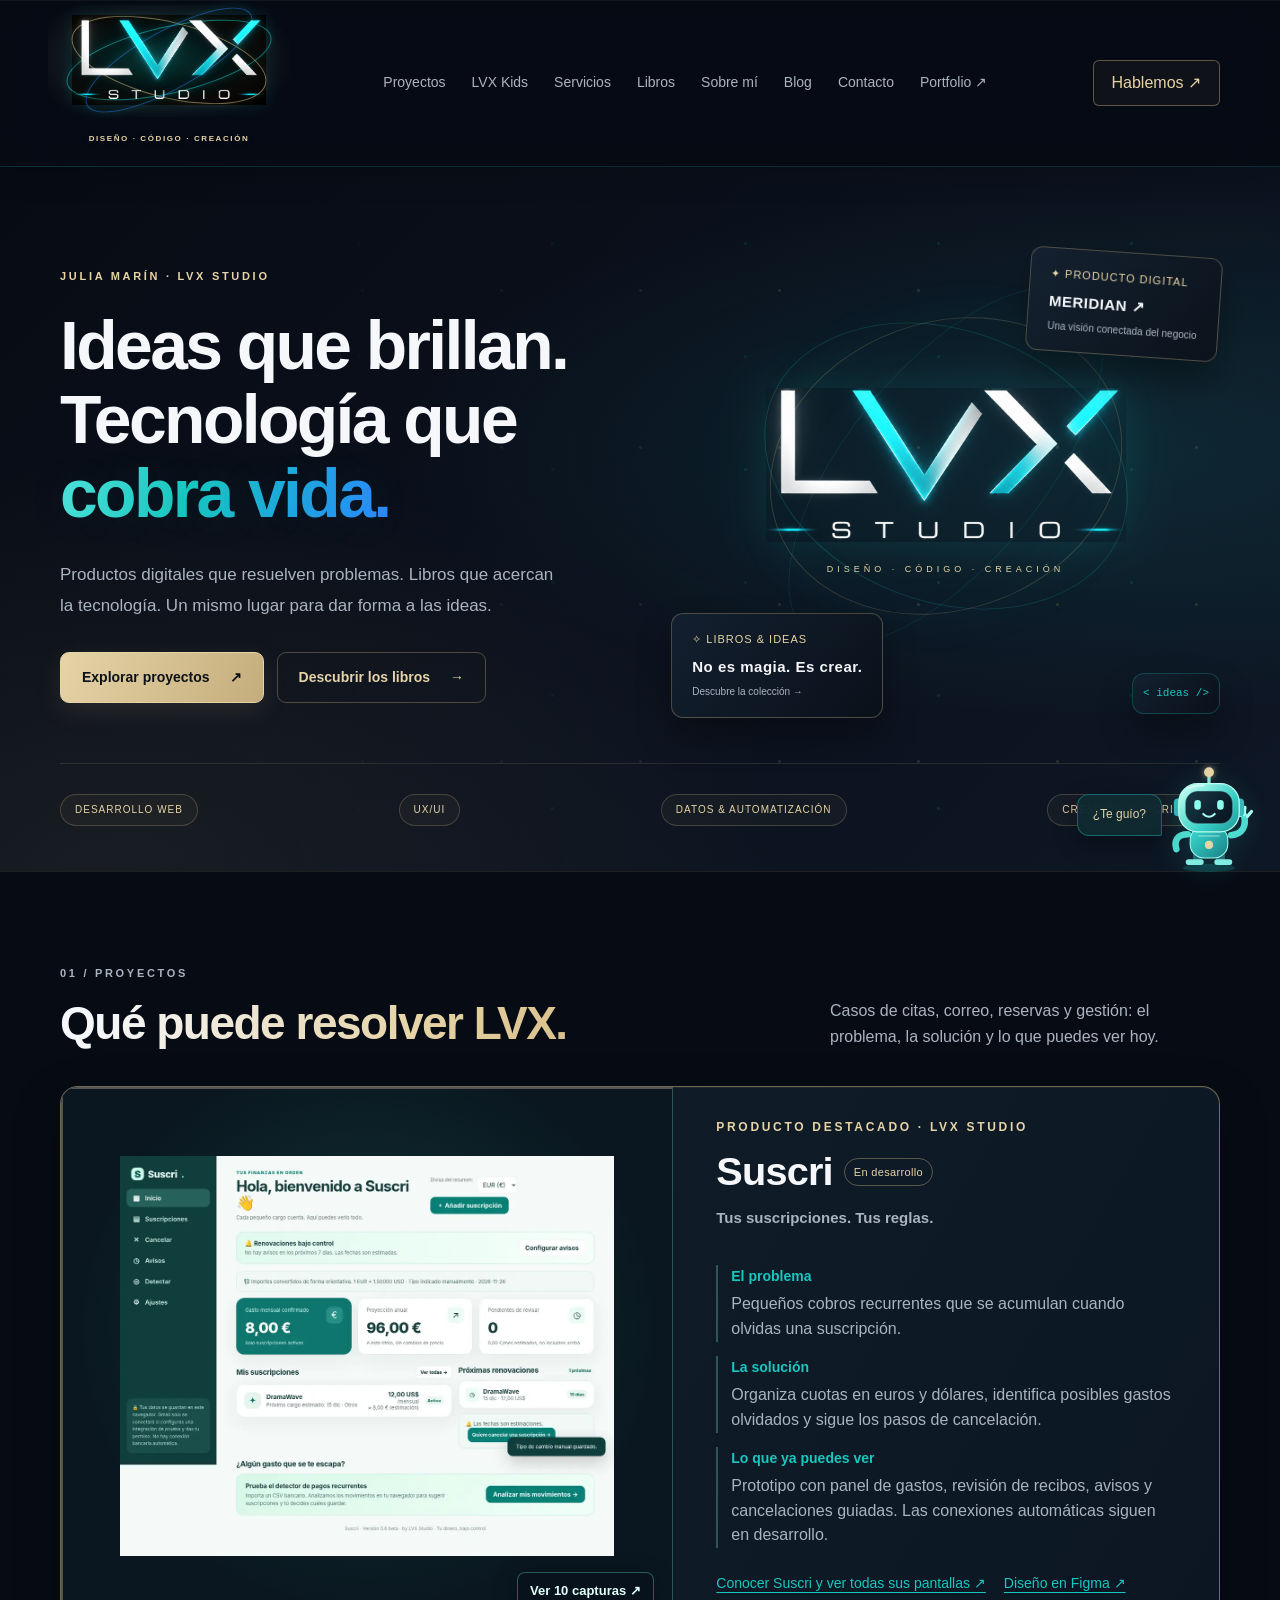
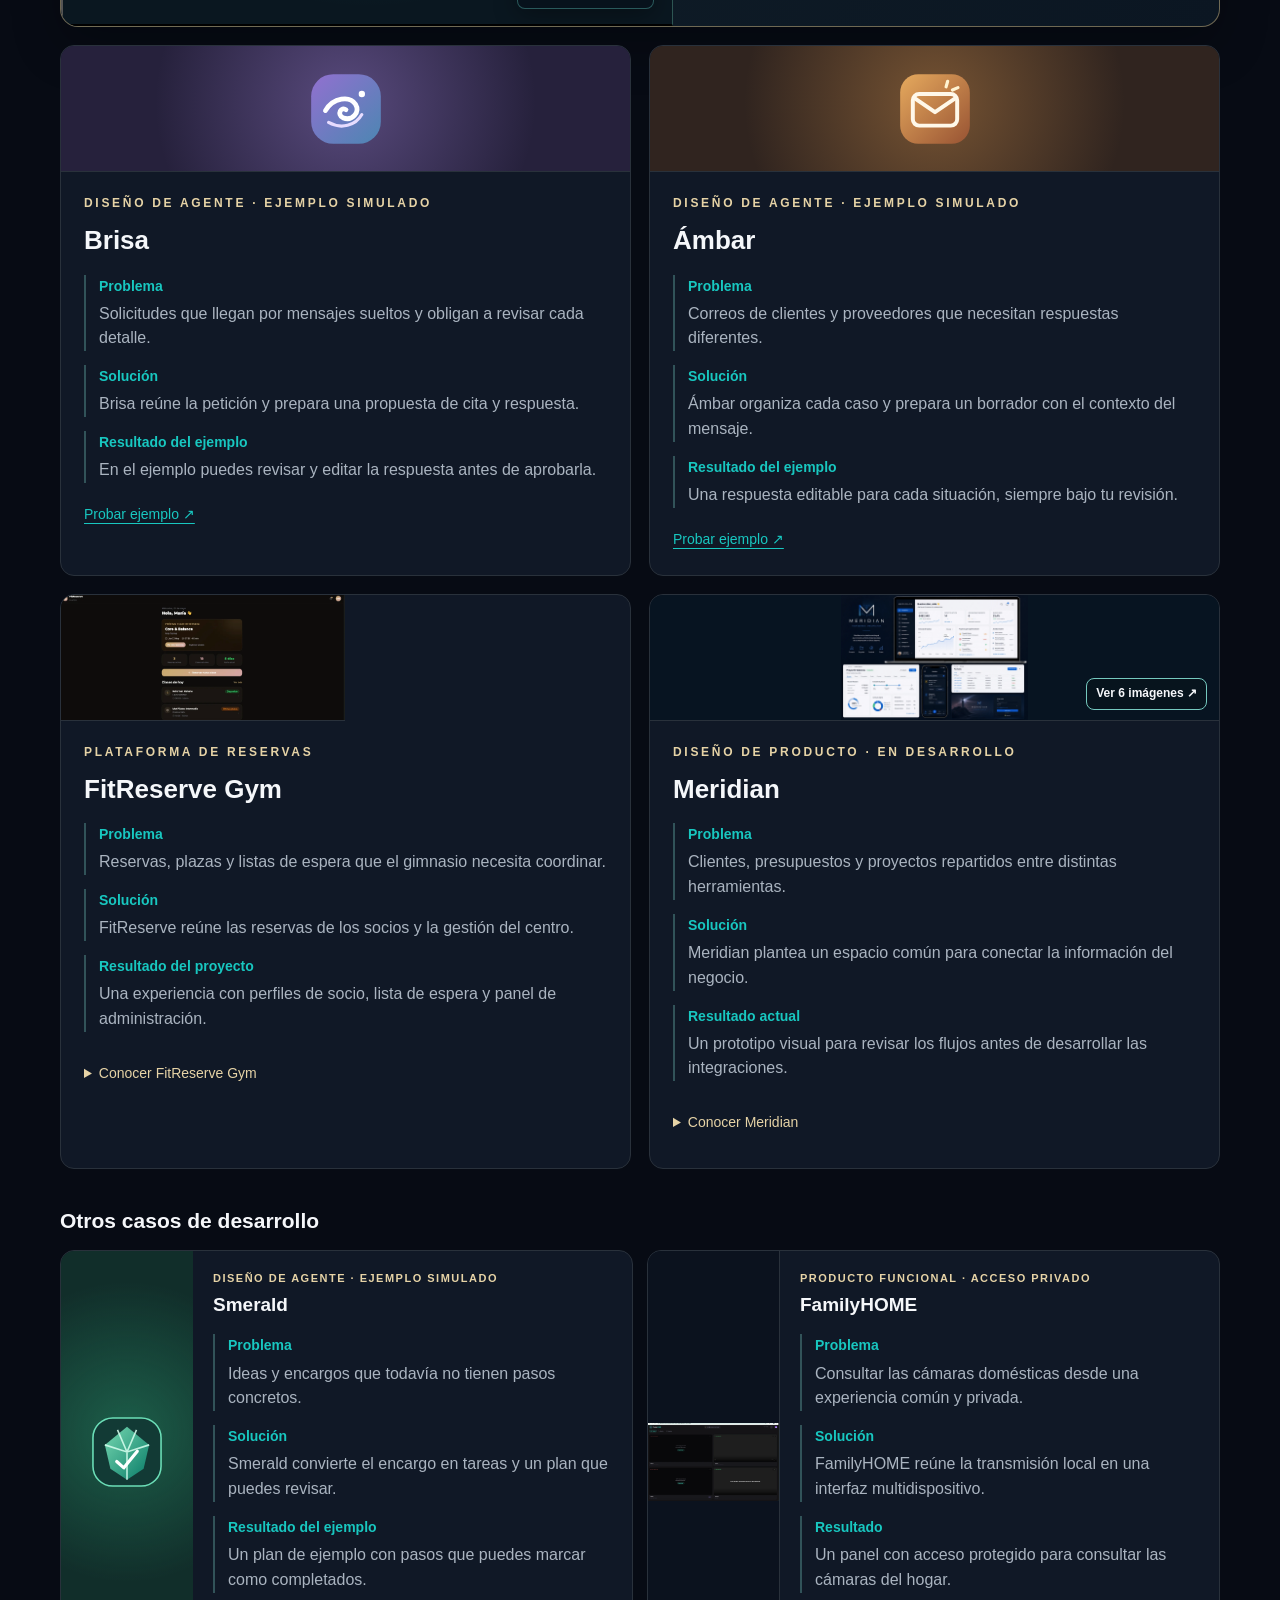
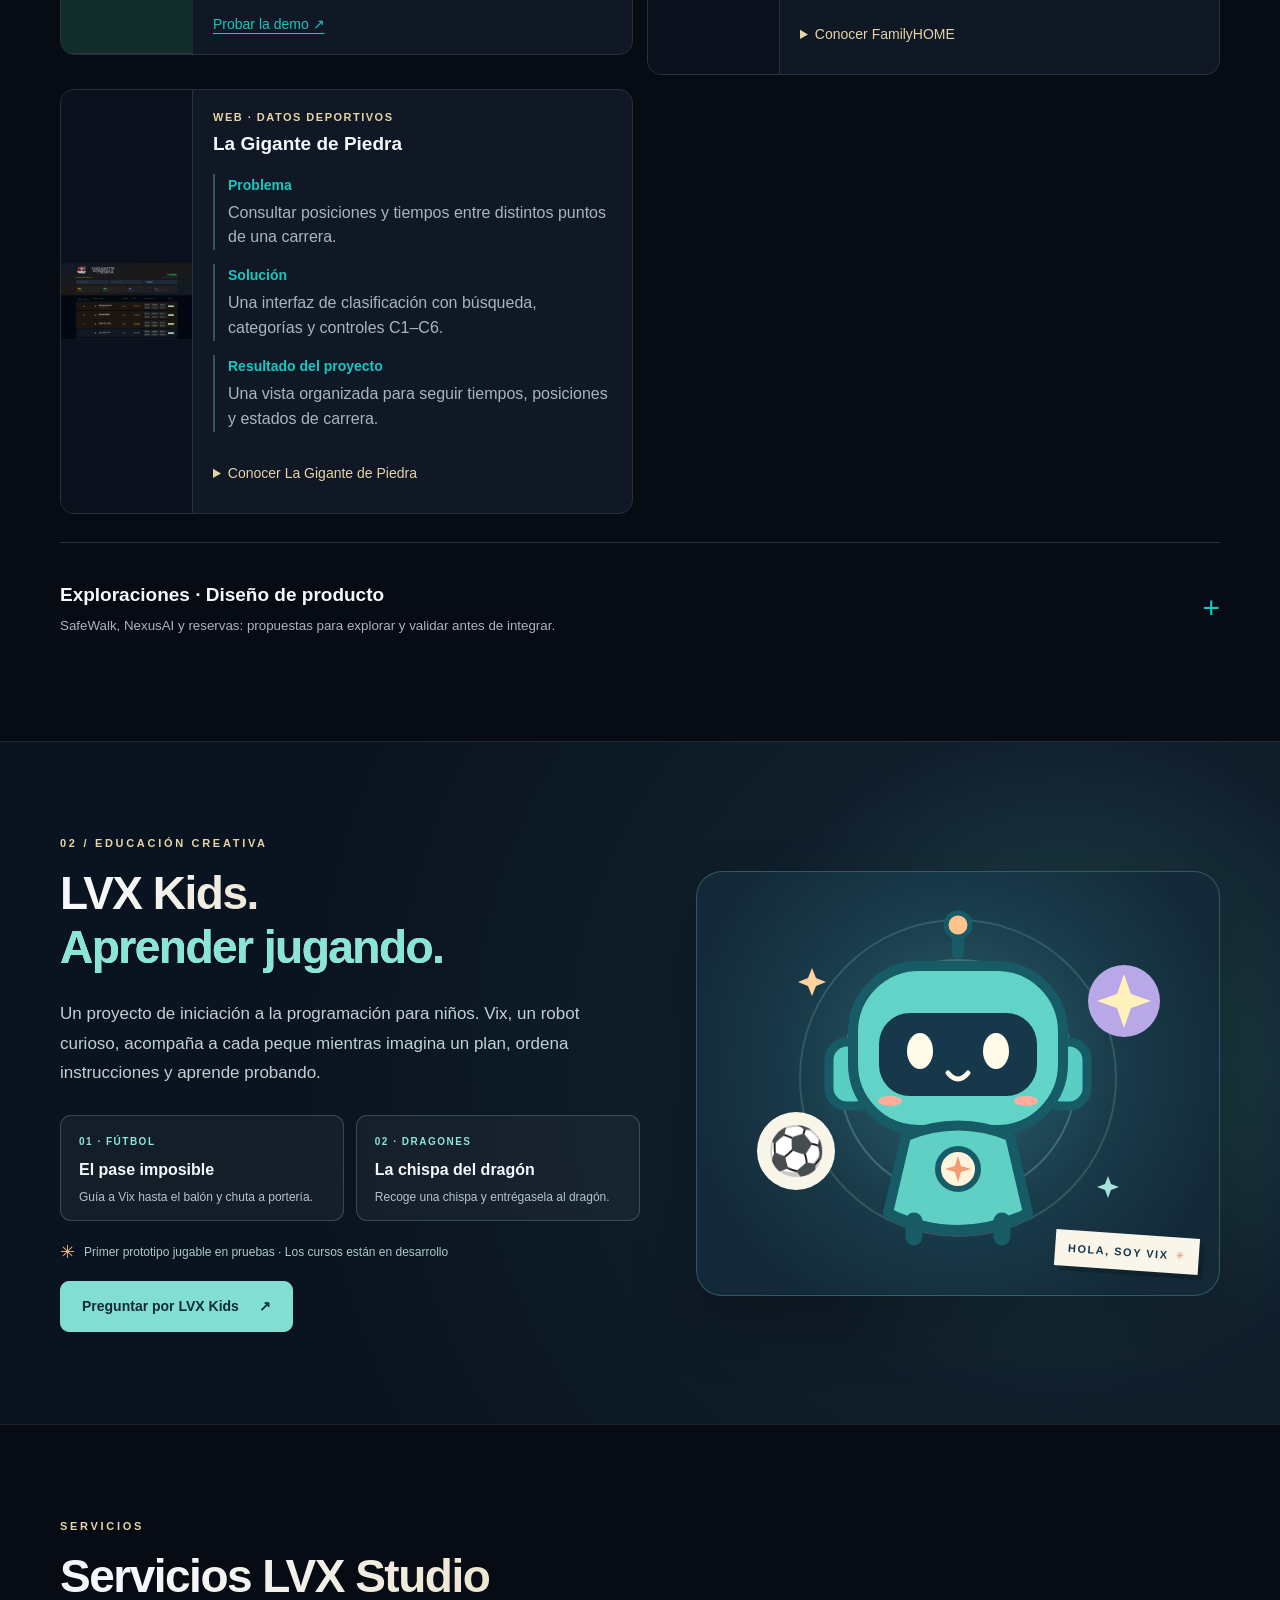
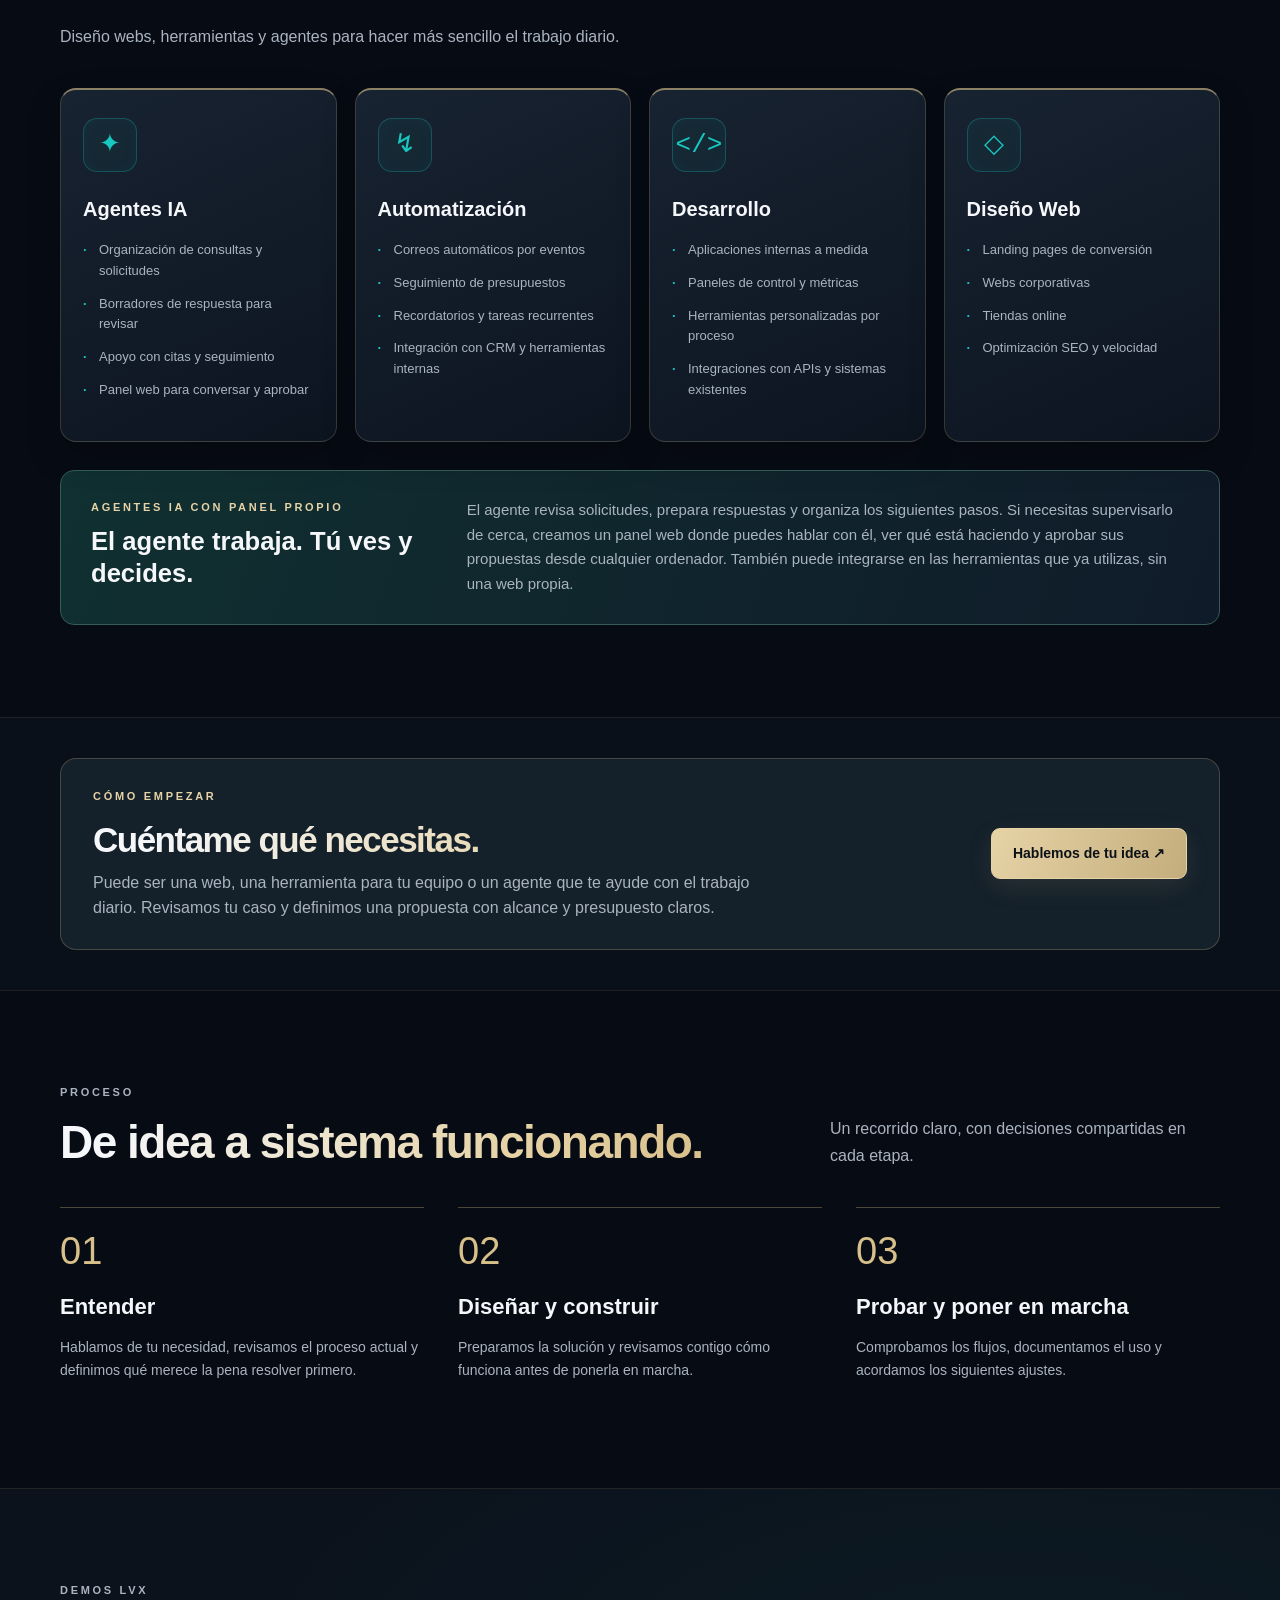
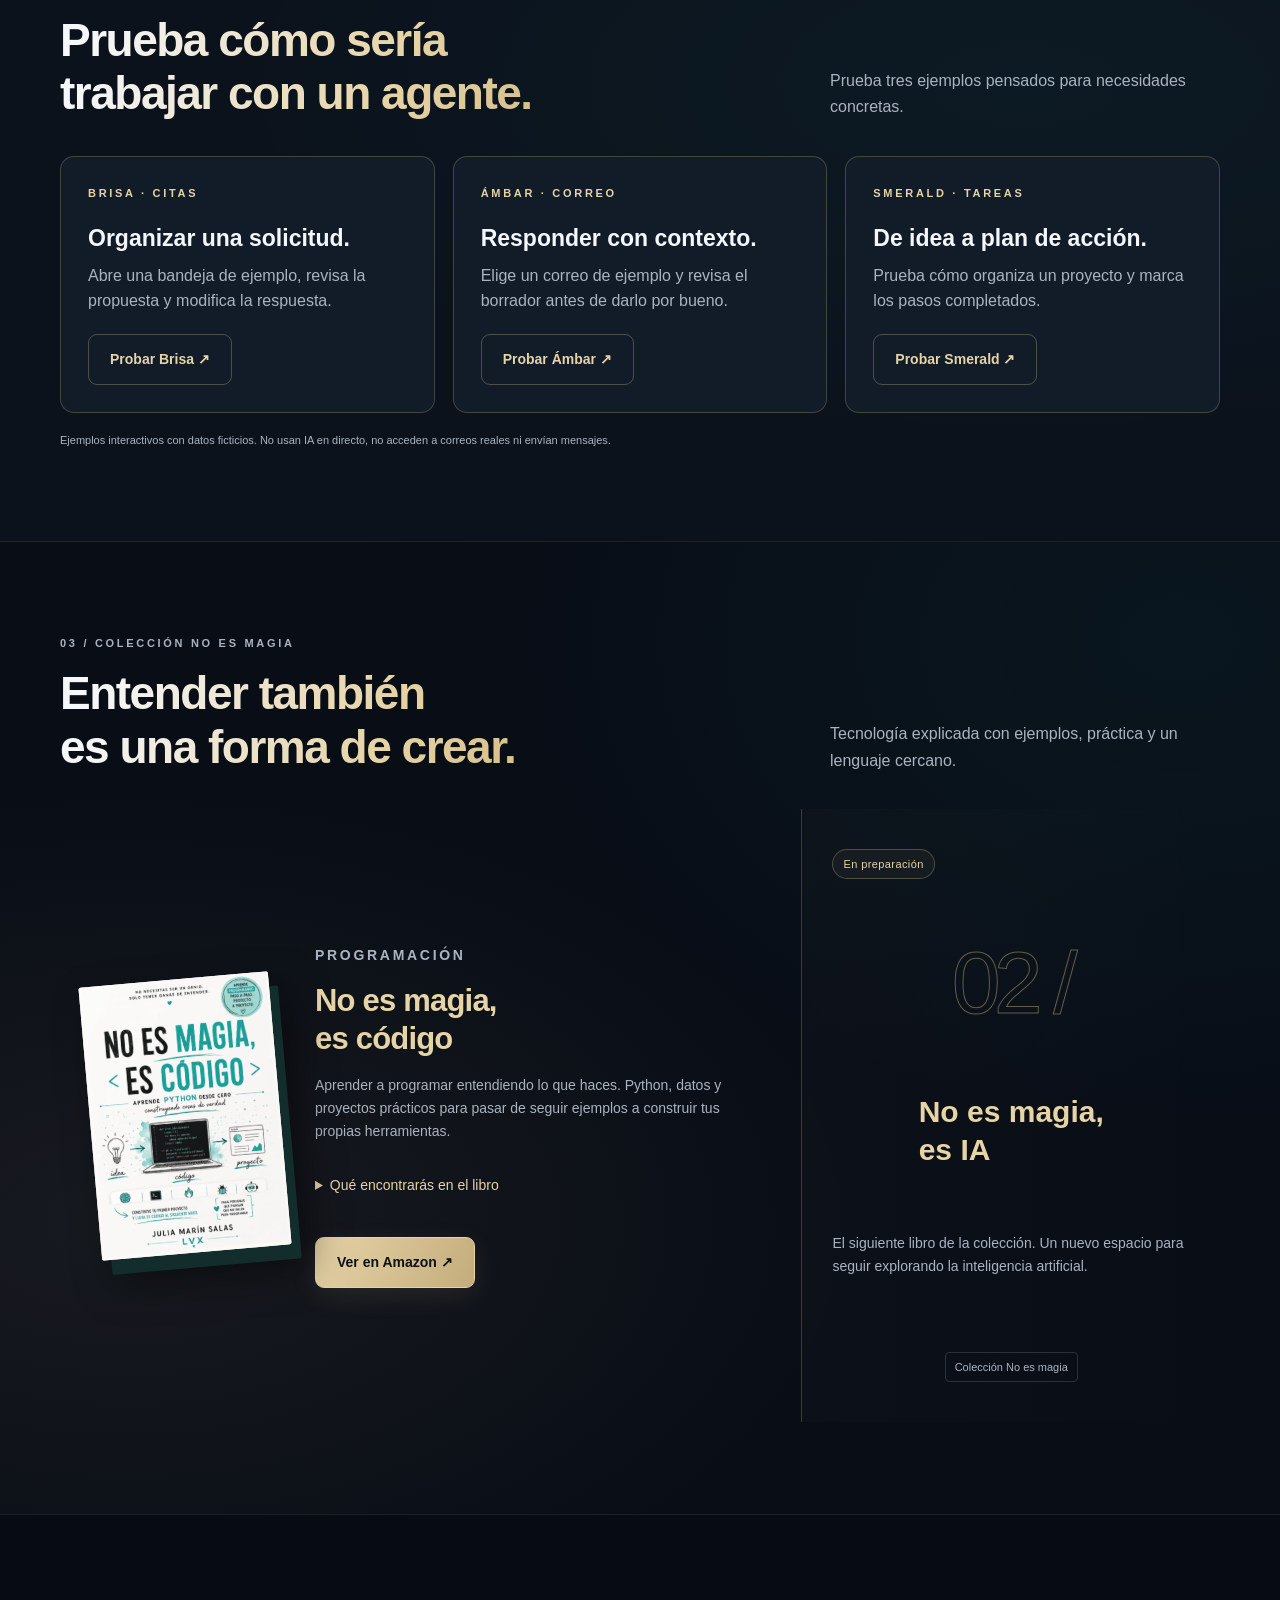
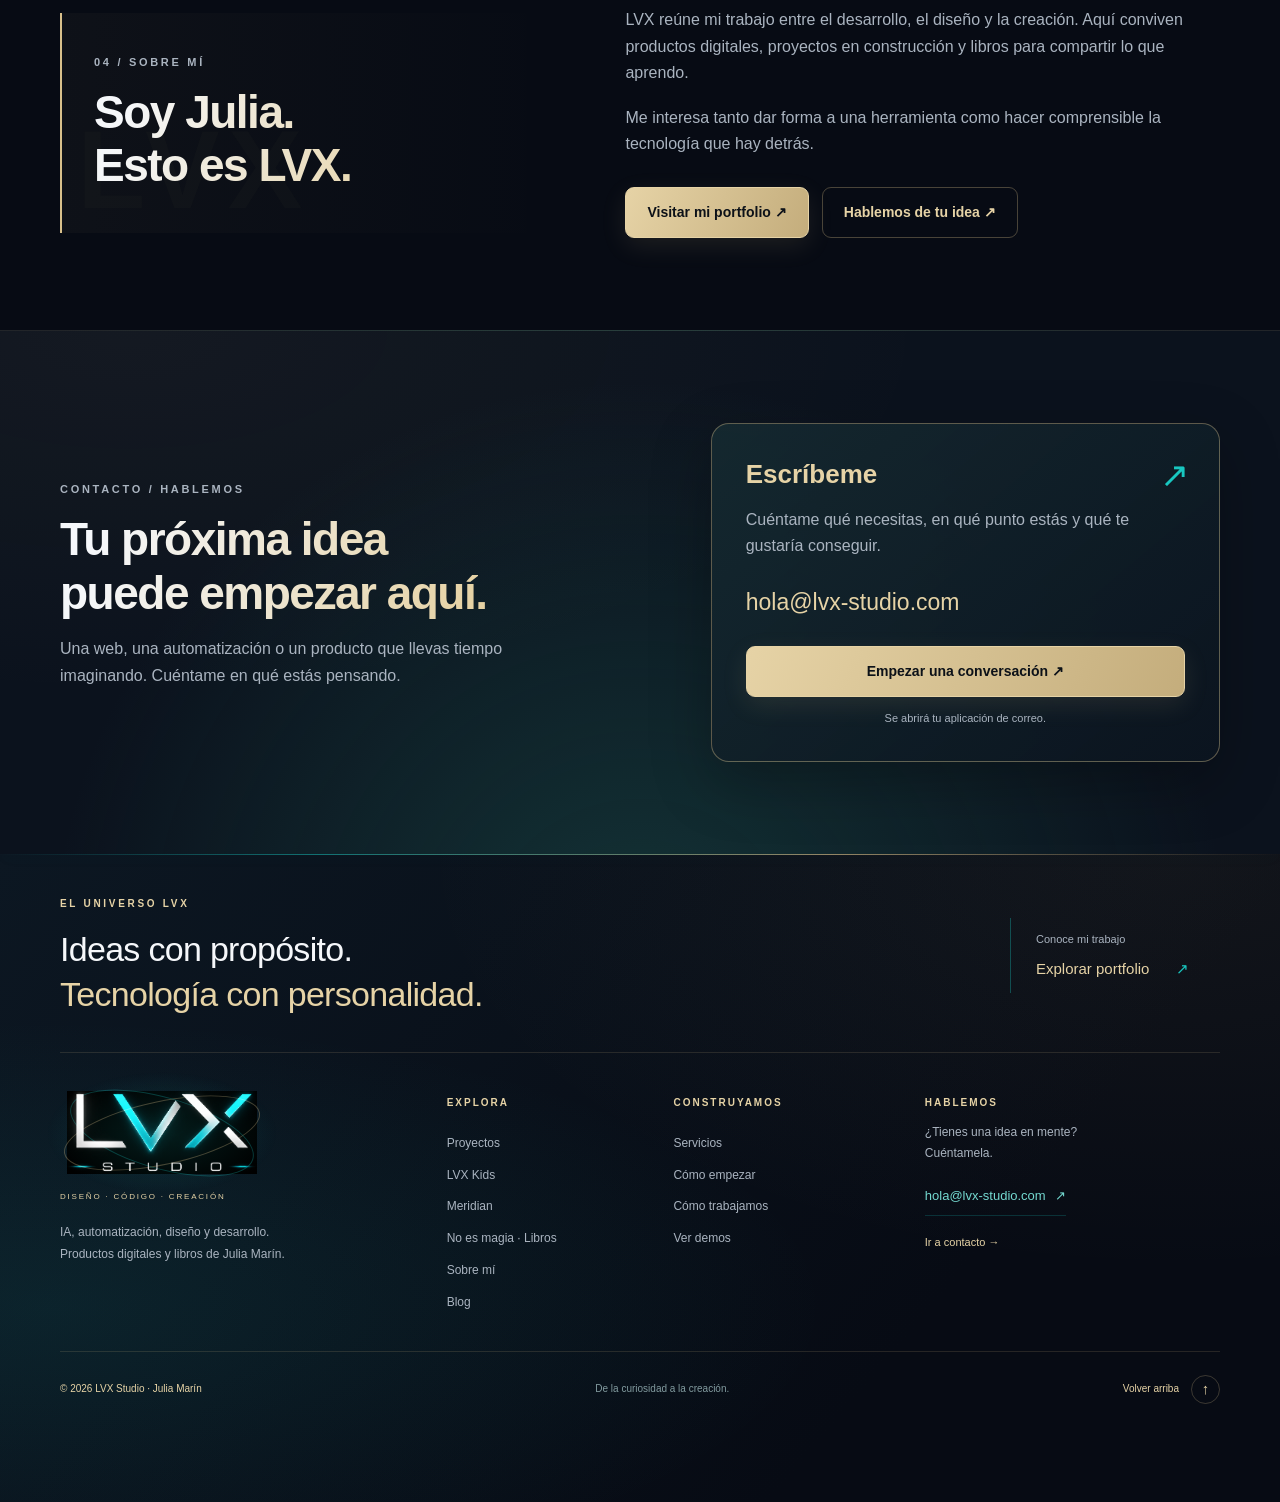
==== commit 901b3d4a: "feat(lvx): galería interactiva con diez capturas reales de Suscri" ====
--- a/index.html
+++ b/index.html
@@ -8,10 +8,10 @@
 <main><section id="inicio" class="hero"><div class="wrap"><div class="hero-grid"><div><p class="eyebrow">Julia Marín · LVX Studio</p><h1>Ideas que brillan.<br>Tecnología que<br><span>cobra vida.</span></h1><p class="intro">Productos digitales que resuelven problemas. Libros que acercan la tecnología. Un mismo lugar para dar forma a las ideas.</p><div class="actions"><a class="button primary" href="#proyectos">Explorar proyectos <span>↗</span></a><a class="button" href="#libros">Descubrir los libros <span>→</span></a></div></div><div class="hero-stage" aria-label="Universo creativo de LVX"><div class="orbit" aria-hidden="true"></div><div class="stage-logo"><img src="/logo.png" alt="LVX Studio"></div><span class="stage-label">DISEÑO · CÓDIGO · CREACIÓN</span><a class="floating-link float-meridian" href="#meridian"><span class="spark">✦ PRODUCTO DIGITAL</span><strong>MERIDIAN ↗</strong><small>Una visión conectada del negocio</small></a><a class="floating-link float-books" href="#libros"><span class="spark">✧ LIBROS & IDEAS</span><strong>No es magia. Es crear.</strong><small>Descubre la colección →</small></a><span class="floating-link float-code" aria-hidden="true">&lt; ideas /&gt;</span></div></div><div class="skills"><span>DESARROLLO WEB</span><span>UX/UI</span><span>DATOS & AUTOMATIZACIÓN</span><span>CREACIÓN & ESCRITURA</span></div></div></section>
 <section id="proyectos" class="section"><div class="wrap"><div class="section-head"><div><p class="eyebrow">01 / Proyectos</p><h2>Qué puede resolver LVX.</h2></div><p>Casos de citas, correo, reservas y gestión: el problema, la solución y lo que puedes ver hoy.</p></div><div class="project-featured" aria-label="Proyectos destacados">
   <article id="suscri" class="project-spotlight suscri-feature" aria-labelledby="suscri-title">
-    <a class="suscri-feature-visual" href="/projects/suscri/" aria-label="Explorar el proyecto Suscri y sus pantallas">
-      <img src="/projects/suscri/preview.svg" alt="Vista ilustrativa del panel de Suscri con renovaciones, gastos y ahorro" width="960" height="600" loading="lazy">
-      <span class="suscri-feature-action">Explorar proyecto <span aria-hidden="true">↗</span></span>
-    </a>
+    <button class="suscri-feature-visual" id="suscri-open" type="button" aria-haspopup="dialog" aria-controls="suscri-dialog" aria-label="Abrir galería de Suscri: diez capturas reales">
+      <img src="/projects/suscri/screens/10_EUR_USD_escritorio.webp" alt="Captura real del panel de Suscri con euros y dólares" width="1100" height="891" loading="lazy">
+      <span class="suscri-feature-action">Ver 10 capturas <span aria-hidden="true">↗</span></span>
+    </button>
     <div class="project-spotlight-copy suscri-feature-copy">
       <p class="eyebrow">Producto destacado · LVX Studio</p>
       <div class="suscri-feature-heading"><h3 id="suscri-title">Suscri</h3><span class="suscri-feature-status">En desarrollo</span></div>
@@ -21,7 +21,7 @@
         <div><dt>La solución</dt><dd>Organiza cuotas en euros y dólares, identifica posibles gastos olvidados y sigue los pasos de cancelación.</dd></div>
         <div><dt>Lo que ya puedes ver</dt><dd>Prototipo con panel de gastos, revisión de recibos, avisos y cancelaciones guiadas. Las conexiones automáticas siguen en desarrollo.</dd></div>
       </dl>
-      <div class="project-spotlight-links"><a href="/projects/suscri/">Conocer Suscri y ver pantallas ↗</a><a href="https://www.figma.com/design/saL90dyROqlCoUZEJnbHgh" target="_blank" rel="noopener noreferrer">Diseño en Figma ↗</a></div>
+      <div class="project-spotlight-links"><a href="/projects/suscri/">Conocer Suscri y ver todas sus pantallas ↗</a><a href="https://www.figma.com/design/saL90dyROqlCoUZEJnbHgh" target="_blank" rel="noopener noreferrer">Diseño en Figma ↗</a></div>
     </div>
   </article>
   <article id="asistente-citas" class="project-spotlight"><div class="project-spotlight-visual brisa-spotlight" aria-hidden="true"><img src="/demos/brisa-logo.svg" alt="" width="76" height="76" loading="lazy"></div><div class="project-spotlight-copy"><p class="eyebrow">Diseño de agente · Ejemplo simulado</p><h3>Brisa</h3><dl class="project-case"><div><dt>Problema</dt><dd>Solicitudes que llegan por mensajes sueltos y obligan a revisar cada detalle.</dd></div><div><dt>Solución</dt><dd>Brisa reúne la petición y prepara una propuesta de cita y respuesta.</dd></div><div><dt>Resultado del ejemplo</dt><dd>En el ejemplo puedes revisar y editar la respuesta antes de aprobarla.</dd></div></dl><div class="project-spotlight-links"><a href="/demos/citas/">Probar ejemplo ↗</a></div></div></article>
@@ -29,7 +29,23 @@
   
 <article class="project-spotlight" id="fitreserve"><div class="lvx-project-image"><img src="/fitreserve-dashboard.webp" alt="Panel de reservas de FitReserve Gym" loading="lazy" width="960" height="600"></div><div class="project-spotlight-copy"><p class="eyebrow">Plataforma de reservas</p><h3>FitReserve Gym</h3><dl class="project-case"><div><dt>Problema</dt><dd>Reservas, plazas y listas de espera que el gimnasio necesita coordinar.</dd></div><div><dt>Solución</dt><dd>FitReserve reúne las reservas de los socios y la gestión del centro.</dd></div><div><dt>Resultado del proyecto</dt><dd>Una experiencia con perfiles de socio, lista de espera y panel de administración.</dd></div></dl><details class="details"><summary>Conocer FitReserve Gym</summary><ul><li>Reservas y lista de espera</li><li>Perfiles de socio</li><li>Panel de administración</li></ul><div class="tags"><span>React</span><span>Node.js</span><span>PostgreSQL</span></div></details></div></article>
   <article id="meridian" class="project-spotlight"><button class="meridian-preview" id="meridian-open" type="button" aria-haspopup="dialog" aria-controls="meridian-dialog" aria-label="Abrir galería de Meridian: 6 imágenes"><img src="/projects/meridian/04.webp" alt="Mockup integral de software Meridian" width="1536" height="1024" loading="lazy"><span class="meridian-preview-label">Ver 6 imágenes ↗</span></button><div class="project-spotlight-copy"><p class="eyebrow">Diseño de producto · En desarrollo</p><h3>Meridian</h3><dl class="project-case"><div><dt>Problema</dt><dd>Clientes, presupuestos y proyectos repartidos entre distintas herramientas.</dd></div><div><dt>Solución</dt><dd>Meridian plantea un espacio común para conectar la información del negocio.</dd></div><div><dt>Resultado actual</dt><dd>Un prototipo visual para revisar los flujos antes de desarrollar las integraciones.</dd></div></dl><details class="details"><summary>Conocer Meridian</summary><p>El prototipo explora CRM, presupuestos, seguimiento de proyectos y Meridian AI. Compras, Documentos y Analytics siguen pendientes de desarrollo.</p></details></div></article>
-</div><dialog id="meridian-dialog" aria-label="Galería de Meridian"><div class="meridian-dialog-head"><strong>Meridian · Galería</strong><button id="meridian-close" type="button" aria-label="Cerrar vista de Meridian">×</button></div><p class="meridian-gallery-help">Usa las flechas o desliza para ver las seis imágenes.</p><div id="meridian-large" tabindex="0" role="region" aria-label="Imágenes de Meridian"><figure><img src="/projects/meridian/01.webp" alt="Tres estilos visuales para Meridian" loading="lazy"><figcaption>1 / 6 · Tres estilos visuales para Meridian</figcaption></figure><figure hidden><img src="/projects/meridian/02.webp" alt="Propuestas de identidad visual para Meridian" loading="lazy"><figcaption>2 / 6 · Propuestas de identidad visual para Meridian</figcaption></figure><figure hidden><img src="/projects/meridian/03.webp" alt="Presentación SaaS de Meridian ERP" loading="lazy"><figcaption>3 / 6 · Presentación SaaS de Meridian ERP</figcaption></figure><figure hidden><img src="/projects/meridian/04.webp" alt="Mockup integral de software Meridian" loading="lazy"><figcaption>4 / 6 · Mockup integral de software Meridian</figcaption></figure><figure hidden><img src="/projects/meridian/05.webp" alt="Identidad Meridian y panel empresarial moderno" loading="lazy"><figcaption>5 / 6 · Identidad Meridian y panel empresarial moderno</figcaption></figure><figure hidden><img src="/projects/meridian/06.webp" alt="Logotipo Meridian con brújula geométrica" loading="lazy"><figcaption>6 / 6 · Logotipo Meridian con brújula geométrica</figcaption></figure></div><nav class="meridian-controls" aria-label="Navegar por las imágenes de Meridian"><button id="meridian-prev" type="button" aria-label="Imagen anterior">←</button><span id="meridian-count" role="status" aria-live="polite" aria-atomic="true">1 de 6</span><button id="meridian-next" type="button" aria-label="Imagen siguiente">→</button></nav></dialog>
+</div><dialog id="suscri-dialog" class="suscri-dialog" aria-label="Galería de diez capturas reales de Suscri">
+<div class="suscri-dialog-head"><strong>Suscri · Capturas del prototipo</strong><button id="suscri-close" type="button" aria-label="Cerrar la galería de Suscri">×</button></div>
+<p class="suscri-dialog-help">Imágenes de distintas versiones de prueba. Usa las flechas del teclado o desliza para cambiar de pantalla.</p>
+<div id="suscri-large" class="suscri-large" role="region" aria-label="Capturas de Suscri" tabindex="0">
+<figure><img src="/projects/suscri/screens/01_Cancelaciones_movil.webp" alt="Cancelaciones guiadas en móvil" loading="eager"><figcaption>1 / 10 · Cancelaciones guiadas en móvil · <a href="/projects/suscri/screens/01_Cancelaciones_movil.webp" target="_blank" rel="noopener noreferrer">Ver imagen completa ↗</a></figcaption></figure>
+<figure hidden><img src="/projects/suscri/screens/02_Cancelaciones_escritorio.webp" alt="Cancelaciones guiadas en ordenador" loading="lazy"><figcaption>2 / 10 · Cancelaciones guiadas en ordenador · <a href="/projects/suscri/screens/02_Cancelaciones_escritorio.webp" target="_blank" rel="noopener noreferrer">Ver imagen completa ↗</a></figcaption></figure>
+<figure hidden><img src="/projects/suscri/screens/03_Deteccion_movil.webp" alt="Detección de suscripciones en móvil" loading="lazy"><figcaption>3 / 10 · Detección de suscripciones en móvil · <a href="/projects/suscri/screens/03_Deteccion_movil.webp" target="_blank" rel="noopener noreferrer">Ver imagen completa ↗</a></figcaption></figure>
+<figure hidden><img src="/projects/suscri/screens/04_Deteccion_escritorio.webp" alt="Detección de suscripciones en ordenador" loading="lazy"><figcaption>4 / 10 · Detección de suscripciones en ordenador · <a href="/projects/suscri/screens/04_Deteccion_escritorio.webp" target="_blank" rel="noopener noreferrer">Ver imagen completa ↗</a></figcaption></figure>
+<figure hidden><img src="/projects/suscri/screens/05_Gmail_movil.webp" alt="Pantalla de Gmail en móvil (prueba de integración)" loading="lazy"><figcaption>5 / 10 · Pantalla de Gmail en móvil (prueba de integración) · <a href="/projects/suscri/screens/05_Gmail_movil.webp" target="_blank" rel="noopener noreferrer">Ver imagen completa ↗</a></figcaption></figure>
+<figure hidden><img src="/projects/suscri/screens/06_Gmail_escritorio.webp" alt="Pantalla de Gmail en ordenador (prueba de integración)" loading="lazy"><figcaption>6 / 10 · Pantalla de Gmail en ordenador (prueba de integración) · <a href="/projects/suscri/screens/06_Gmail_escritorio.webp" target="_blank" rel="noopener noreferrer">Ver imagen completa ↗</a></figcaption></figure>
+<figure hidden><img src="/projects/suscri/screens/07_Avisos_movil.webp" alt="Avisos de renovación en móvil" loading="lazy"><figcaption>7 / 10 · Avisos de renovación en móvil · <a href="/projects/suscri/screens/07_Avisos_movil.webp" target="_blank" rel="noopener noreferrer">Ver imagen completa ↗</a></figcaption></figure>
+<figure hidden><img src="/projects/suscri/screens/08_Avisos_escritorio.webp" alt="Avisos de renovación en ordenador" loading="lazy"><figcaption>8 / 10 · Avisos de renovación en ordenador · <a href="/projects/suscri/screens/08_Avisos_escritorio.webp" target="_blank" rel="noopener noreferrer">Ver imagen completa ↗</a></figcaption></figure>
+<figure hidden><img src="/projects/suscri/screens/09_EUR_USD_movil.webp" alt="Gastos en euros y dólares en móvil" loading="lazy"><figcaption>9 / 10 · Gastos en euros y dólares en móvil · <a href="/projects/suscri/screens/09_EUR_USD_movil.webp" target="_blank" rel="noopener noreferrer">Ver imagen completa ↗</a></figcaption></figure>
+<figure hidden><img src="/projects/suscri/screens/10_EUR_USD_escritorio.webp" alt="Gastos en euros y dólares en ordenador" loading="lazy"><figcaption>10 / 10 · Gastos en euros y dólares en ordenador · <a href="/projects/suscri/screens/10_EUR_USD_escritorio.webp" target="_blank" rel="noopener noreferrer">Ver imagen completa ↗</a></figcaption></figure>
+</div>
+<div class="suscri-dialog-controls"><button id="suscri-prev" type="button" aria-label="Captura anterior">←</button><span id="suscri-count" role="status" aria-live="polite" aria-atomic="true">1 de 10</span><button id="suscri-next" type="button" aria-label="Captura siguiente">→</button></div>
+</dialog><dialog id="meridian-dialog" aria-label="Galería de Meridian"><div class="meridian-dialog-head"><strong>Meridian · Galería</strong><button id="meridian-close" type="button" aria-label="Cerrar vista de Meridian">×</button></div><p class="meridian-gallery-help">Usa las flechas o desliza para ver las seis imágenes.</p><div id="meridian-large" tabindex="0" role="region" aria-label="Imágenes de Meridian"><figure><img src="/projects/meridian/01.webp" alt="Tres estilos visuales para Meridian" loading="lazy"><figcaption>1 / 6 · Tres estilos visuales para Meridian</figcaption></figure><figure hidden><img src="/projects/meridian/02.webp" alt="Propuestas de identidad visual para Meridian" loading="lazy"><figcaption>2 / 6 · Propuestas de identidad visual para Meridian</figcaption></figure><figure hidden><img src="/projects/meridian/03.webp" alt="Presentación SaaS de Meridian ERP" loading="lazy"><figcaption>3 / 6 · Presentación SaaS de Meridian ERP</figcaption></figure><figure hidden><img src="/projects/meridian/04.webp" alt="Mockup integral de software Meridian" loading="lazy"><figcaption>4 / 6 · Mockup integral de software Meridian</figcaption></figure><figure hidden><img src="/projects/meridian/05.webp" alt="Identidad Meridian y panel empresarial moderno" loading="lazy"><figcaption>5 / 6 · Identidad Meridian y panel empresarial moderno</figcaption></figure><figure hidden><img src="/projects/meridian/06.webp" alt="Logotipo Meridian con brújula geométrica" loading="lazy"><figcaption>6 / 6 · Logotipo Meridian con brújula geométrica</figcaption></figure></div><nav class="meridian-controls" aria-label="Navegar por las imágenes de Meridian"><button id="meridian-prev" type="button" aria-label="Imagen anterior">←</button><span id="meridian-count" role="status" aria-live="polite" aria-atomic="true">1 de 6</span><button id="meridian-next" type="button" aria-label="Imagen siguiente">→</button></nav></dialog>
 <h3 class="project-secondary-title">Otros casos de desarrollo</h3>
 <div class="lvx-project-grid project-secondary-grid"><article id="smerald" class="lvx-project-card"><div class="project-spotlight-visual smerald-spotlight"><img src="/demos/smerald/logo.svg" alt="" width="76" height="76" loading="lazy"></div><div class="lvx-project-copy"><p class="eyebrow">Diseño de agente · Ejemplo simulado</p><h3>Smerald</h3><dl class="project-case"><div><dt>Problema</dt><dd>Ideas y encargos que todavía no tienen pasos concretos.</dd></div><div><dt>Solución</dt><dd>Smerald convierte el encargo en tareas y un plan que puedes revisar.</dd></div><div><dt>Resultado del ejemplo</dt><dd>Un plan de ejemplo con pasos que puedes marcar como completados.</dd></div></dl><div class="project-spotlight-links"><a href="/demos/smerald/">Probar la demo ↗</a></div></div></article><article class="lvx-project-card" id="familyhome"><div class="lvx-project-image"><img src="/familyhome-dashboard.webp" alt="Panel de FamilyHOME" loading="lazy" width="960" height="600"></div><div class="lvx-project-copy"><p class="eyebrow">Producto funcional · Acceso privado</p><h3>FamilyHOME</h3><dl class="project-case"><div><dt>Problema</dt><dd>Consultar las cámaras domésticas desde una experiencia común y privada.</dd></div><div><dt>Solución</dt><dd>FamilyHOME reúne la transmisión local en una interfaz multidispositivo.</dd></div><div><dt>Resultado</dt><dd>Un panel con acceso protegido para consultar las cámaras del hogar.</dd></div></dl><details class="details"><summary>Conocer FamilyHOME</summary><ul><li>Streaming local protegido</li><li>Cámaras Tapo y PTZ</li><li>Interfaz multidispositivo</li></ul><div class="tags"><span>React</span><span>WebRTC</span><span>Clerk</span></div><a class="button" href="https://familyhome-ochre.vercel.app/" target="_blank" rel="noopener noreferrer">Abrir proyecto protegido ↗</a></details></div></article>
 
--- a/styles.css
+++ b/styles.css
@@ -361,3 +361,64 @@
 .project-case{margin:18px 0 20px;display:grid;gap:14px}.project-case div{padding-left:13px;border-left:2px solid #75c9bf55}.project-case dt{font-size:.875rem;font-weight:700;color:var(--mint);margin-bottom:4px}.project-case dd{margin:0;font-size:1rem;line-height:1.55;color:var(--muted)}
 .project-featured #fitreserve .lvx-project-image{height:126px;overflow:hidden;border-bottom:1px solid var(--line)}.project-featured #fitreserve .lvx-project-image img{width:100%;height:100%;object-fit:cover;object-position:top}.project-secondary-grid #smerald .project-spotlight-visual{height:100%;min-height:126px}.project-secondary-grid #smerald .project-spotlight-visual img{max-width:76px}.project-spotlight-copy{min-width:0}
 @media(max-width:620px){.project-featured #fitreserve .lvx-project-image{height:100px}.project-case{gap:12px}.project-secondary-grid .lvx-project-card{grid-template-columns:1fr}.project-secondary-grid .lvx-project-image,.project-secondary-grid #smerald .project-spotlight-visual{height:126px;min-height:0}}
+
+/* Suscri: producto propio destacado con la estética LVX */
+.project-featured .suscri-feature{
+  grid-column:1/-1;
+  display:grid;
+  grid-template-columns:minmax(0,1.12fr) minmax(0,1fr);
+  align-items:stretch;
+  border:1px solid #c7b17d85;
+  border-radius:18px;
+  background:linear-gradient(120deg,#12212b 0%,#0b1622 100%);
+  box-shadow:0 18px 48px #0004, inset 0 1px #e2c79112;
+}
+.suscri-feature-visual{
+  position:relative;
+  display:flex;
+  align-items:center;
+  justify-content:center;
+  overflow:hidden;
+  min-height:330px;
+  border-right:1px solid #2d5552;
+  background:radial-gradient(ellipse at 50% 45%,#32d5b729 0%,transparent 67%),#0a1720;
+}
+.suscri-feature-visual img{
+  display:block;
+  width:100%;
+  max-height:400px;
+  height:auto;
+  object-fit:contain;
+  transition:transform .3s ease;
+}
+.suscri-feature-visual:hover img,.suscri-feature-visual:focus-visible img{transform:scale(1.025)}
+.suscri-feature-action{
+  position:absolute;
+  right:18px;
+  bottom:15px;
+  padding:7px 12px;
+  border-radius:8px;
+  color:#e1fffb;
+  font-size:13px;
+  font-weight:650;
+  background:#07131de3;
+  border:1px solid #58b4aa70;
+  box-shadow:0 6px 24px #0005;
+}
+.suscri-feature-visual:hover .suscri-feature-action{border-color:var(--mint);color:var(--mint)}
+.project-featured .suscri-feature-copy{padding:31px clamp(24px,3.4vw,44px);display:flex;flex-direction:column;justify-content:center}
+.suscri-feature-heading{display:flex;flex-wrap:wrap;align-items:center;gap:11px;margin-bottom:9px}
+.project-featured .suscri-feature-heading h3{margin:0;font-size:clamp(28px,3.1vw,40px);letter-spacing:-.02em}
+.suscri-feature-status{color:#e6d3a6;border:1px solid #d8c08b60;border-radius:100px;font-size:11px;letter-spacing:.03em;padding:4px 9px}
+.project-featured .suscri-feature-tagline{margin:0 0 14px;color:#80e5d6;font-size:16px;font-weight:550}
+.project-featured .suscri-feature .project-case{margin-bottom:16px}
+.project-featured .suscri-feature .project-spotlight-links{margin-top:8px}
+@media(max-width:820px){
+ .project-featured .suscri-feature{grid-template-columns:1fr}
+ .suscri-feature-visual{min-height:210px;border-right:0;border-bottom:1px solid #2d5552}
+ .suscri-feature-visual img{max-height:285px}
+ .project-featured .suscri-feature-copy{padding:24px}
+}
+@media(prefers-reduced-motion:reduce){
+ .suscri-feature-visual img{transition:none}
+}
